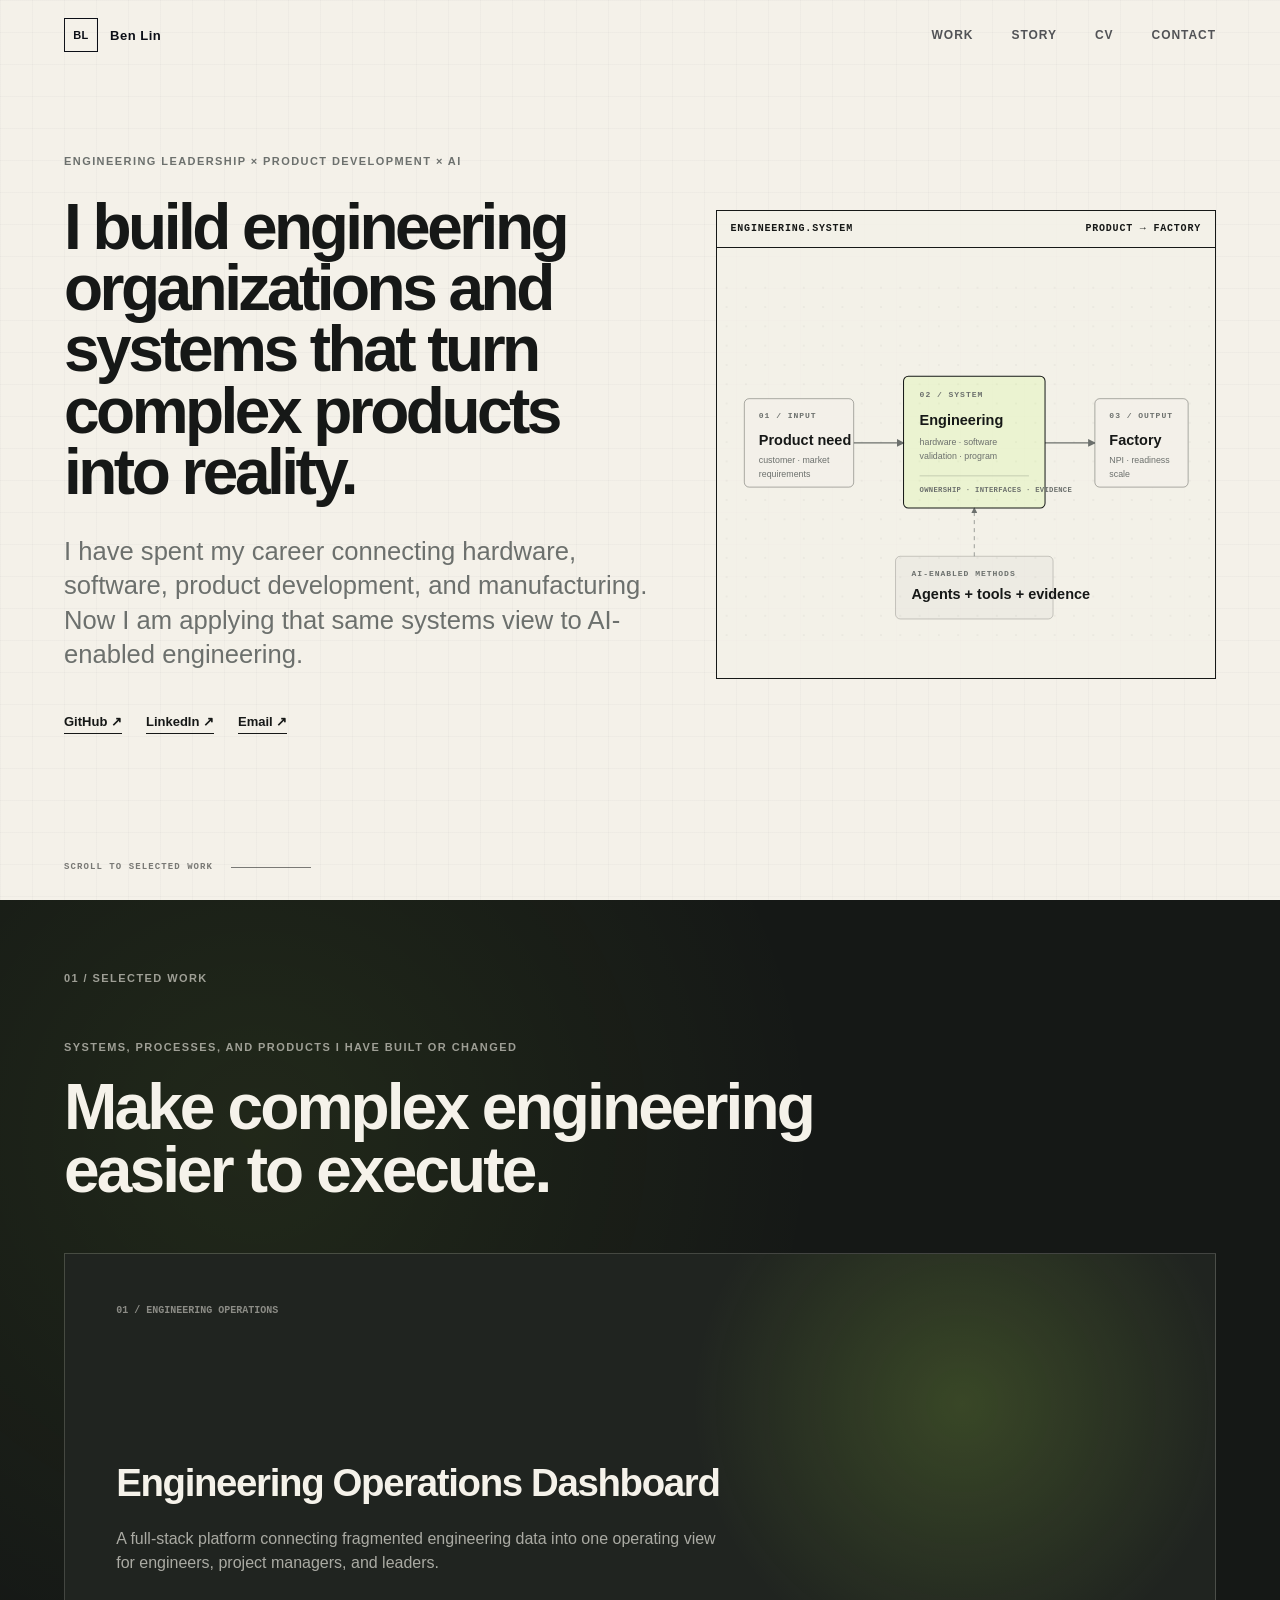
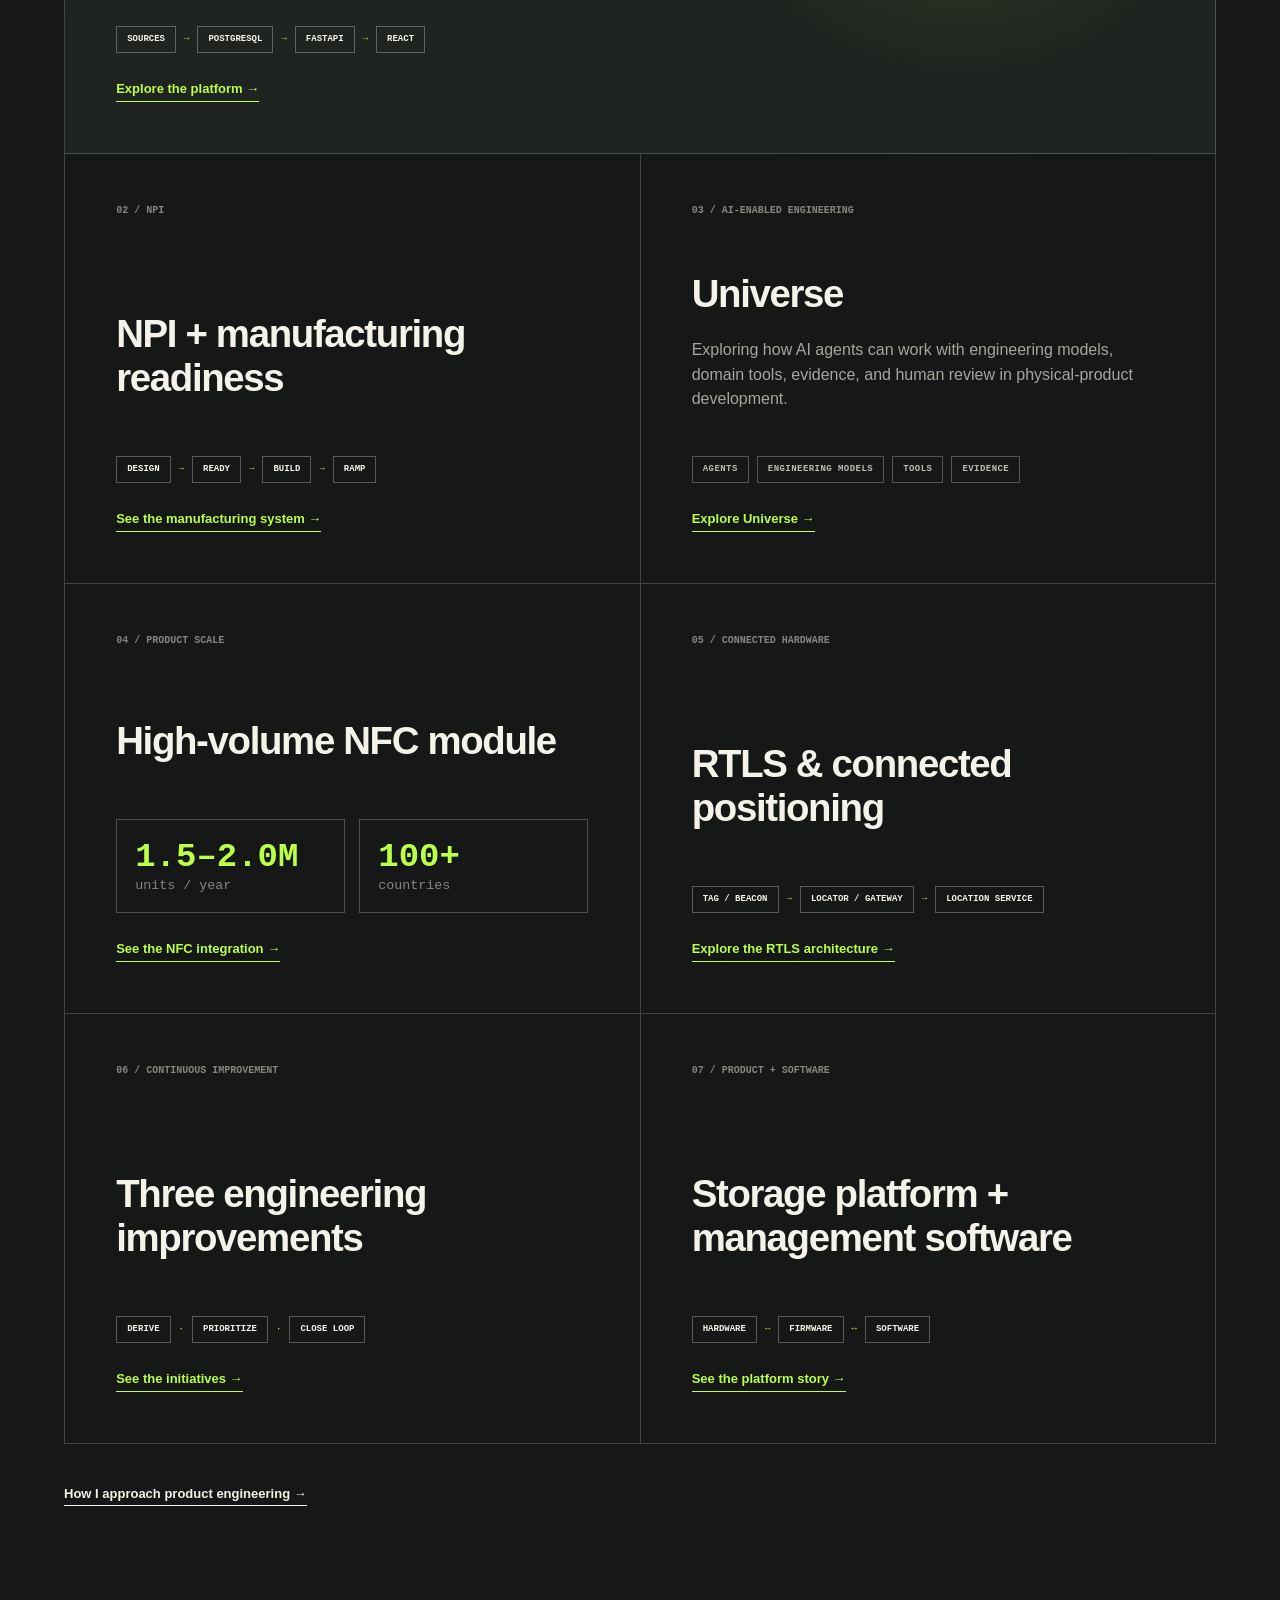
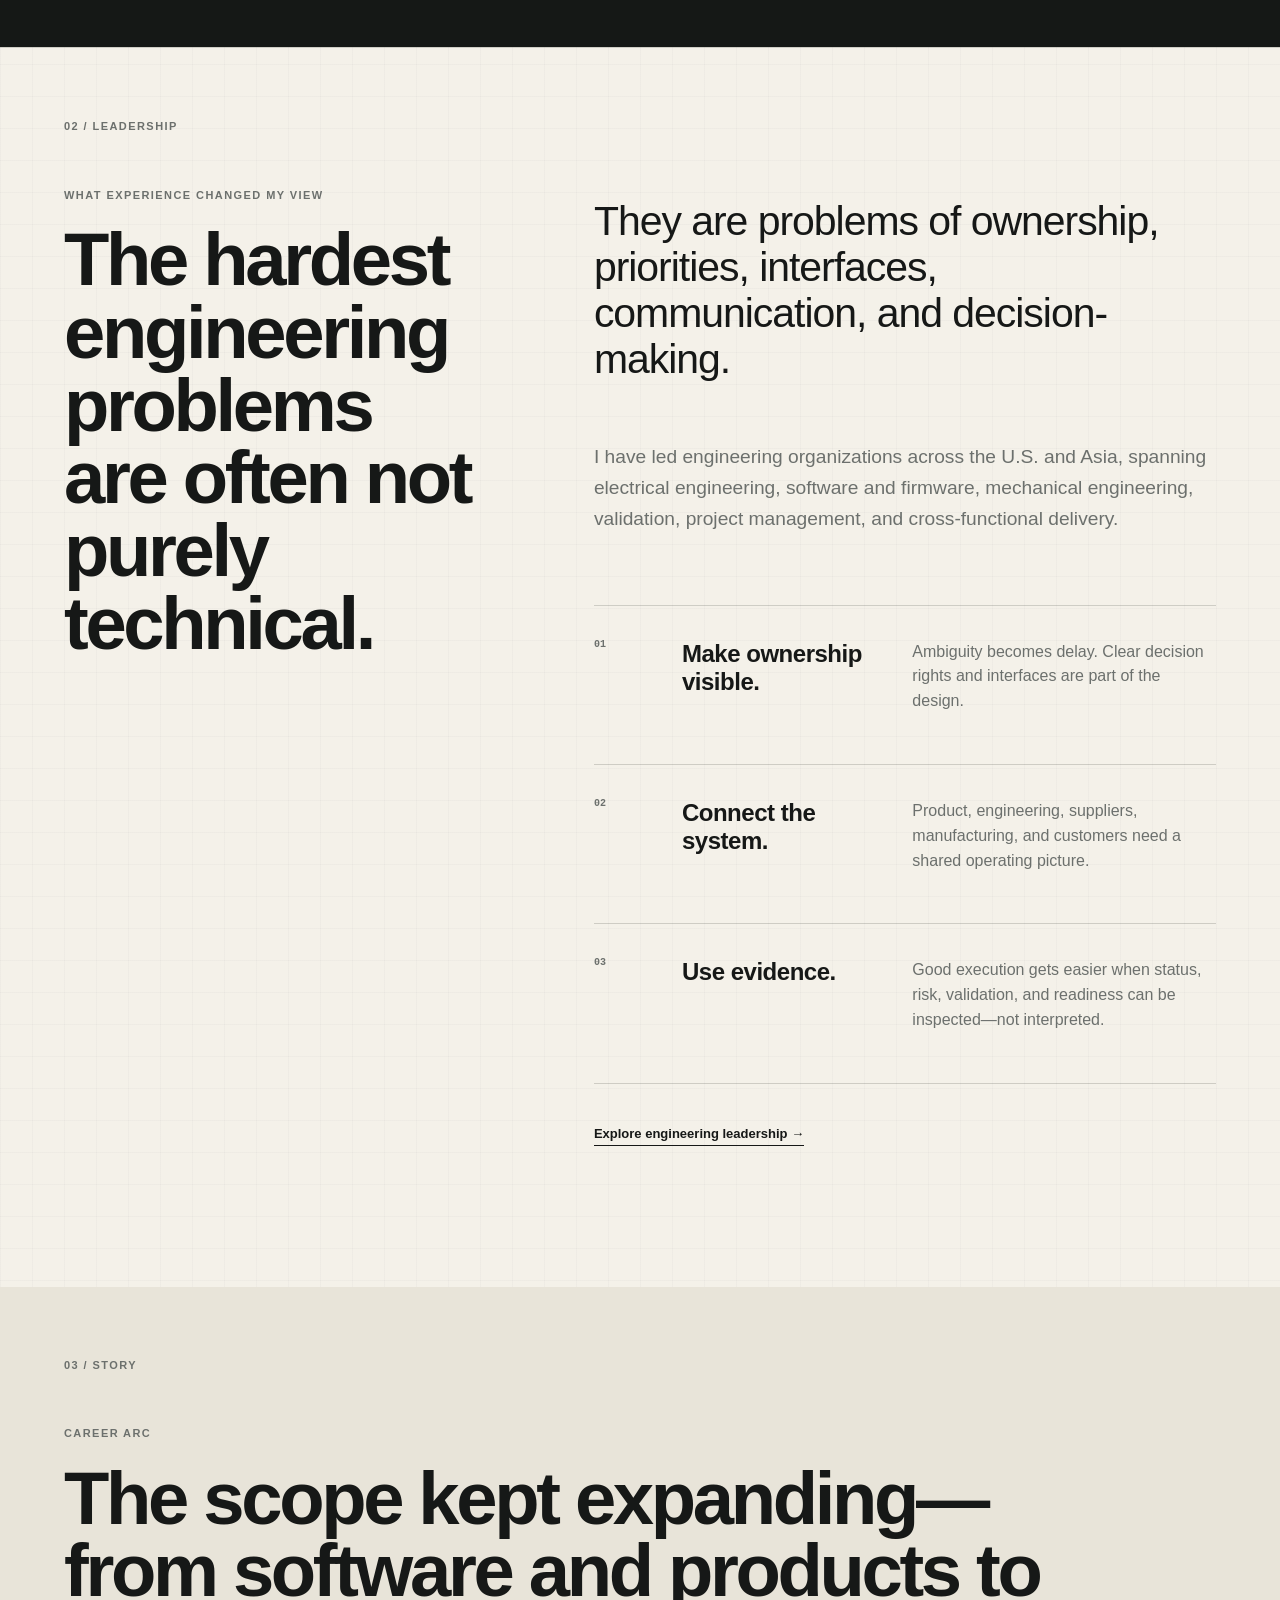
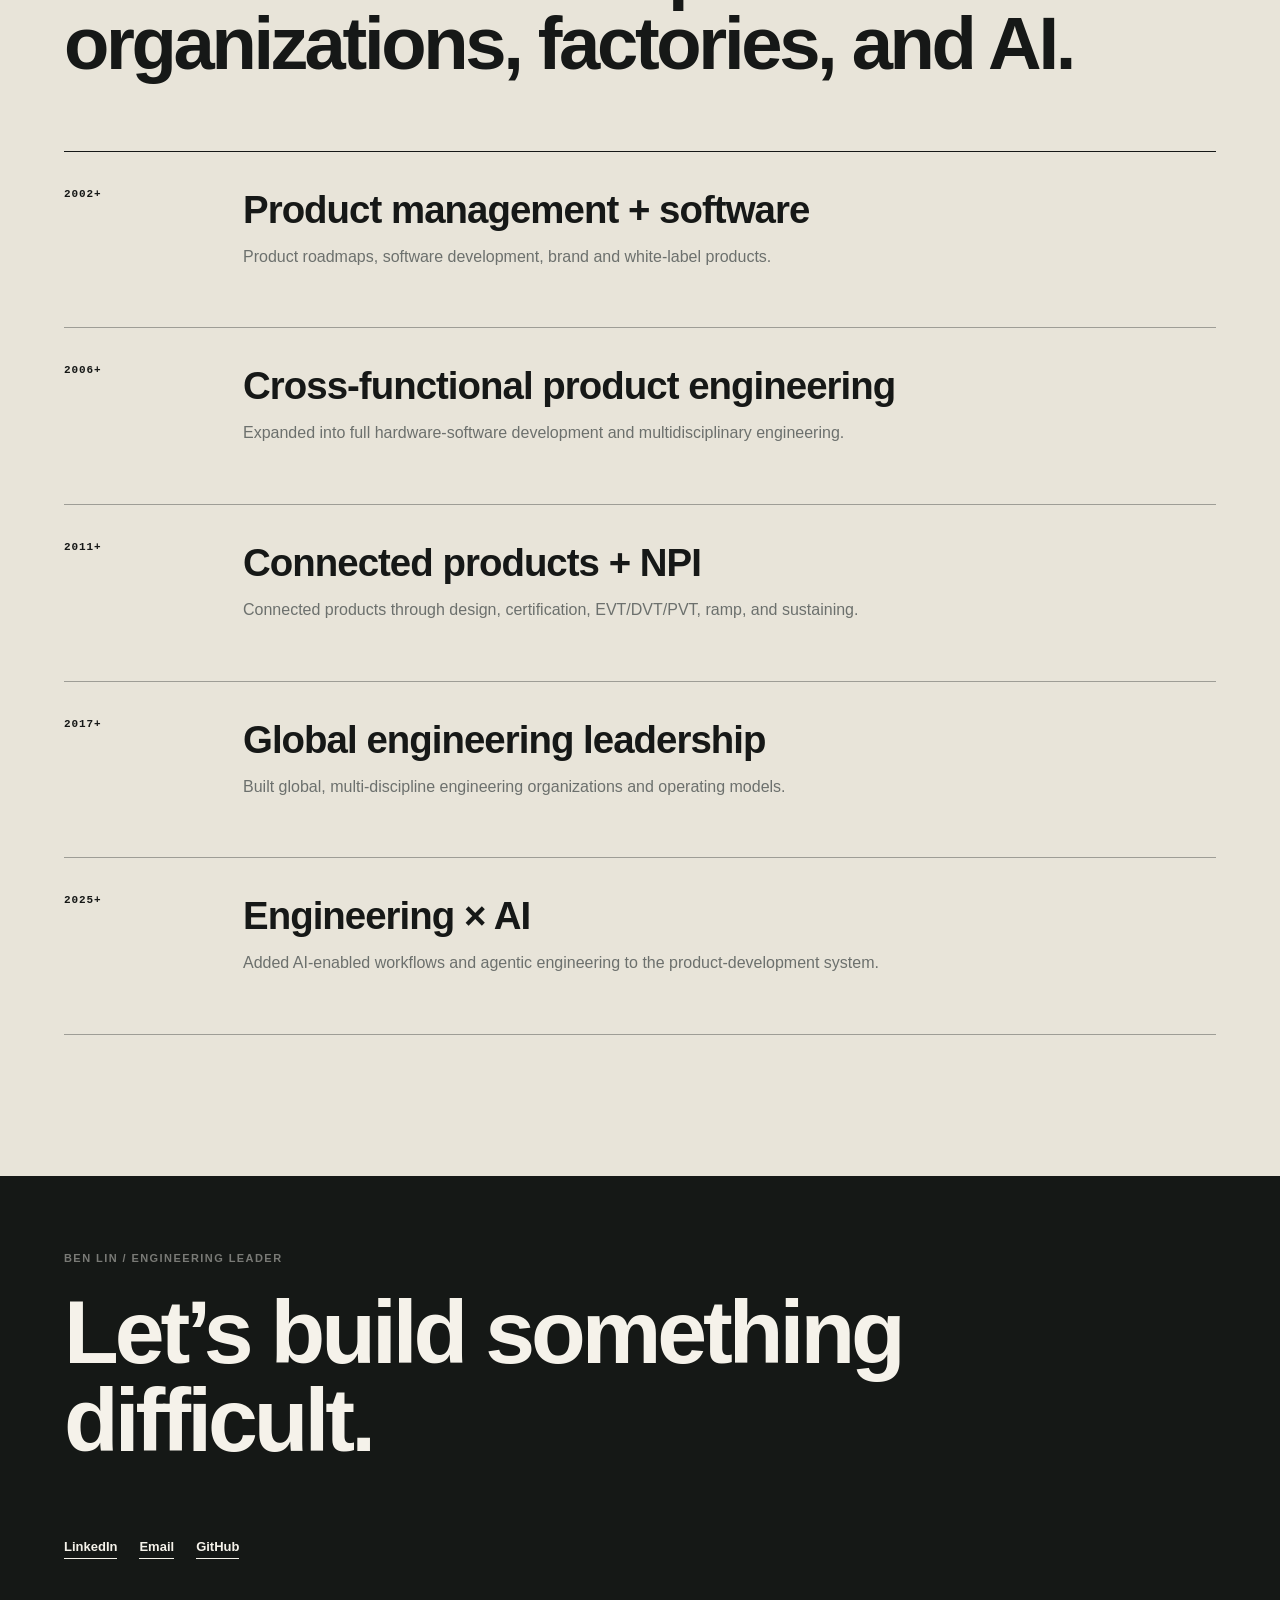
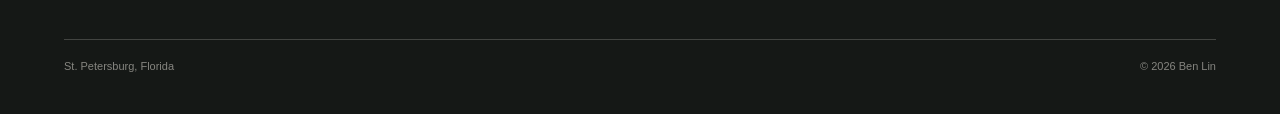
==== index.html @ 07fc1959 "Remove X and simplify Universe positioning" ====
<!DOCTYPE html>
<html lang="en">
<head>
  <meta charset="UTF-8" />
  <meta name="viewport" content="width=device-width, initial-scale=1.0" />
  <title>Ben Lin — Engineering Leadership × Product × AI</title>
  <meta name="description" content="Ben Lin is an engineering leader working across product development, global engineering organizations, manufacturing, and AI-enabled engineering." />
  <meta name="theme-color" content="#f4f1e9" />
  <link rel="canonical" href="https://benlatrobe.github.io/" />
  <meta property="og:title" content="Ben Lin — Engineering Leadership × Product × AI" />
  <meta property="og:description" content="Engineering leadership across hardware, software, product development, manufacturing, and AI-enabled engineering." />
  <meta property="og:type" content="website" />
  <meta property="og:image" content="https://benlatrobe.github.io/assets/og/portfolio-preview.jpg" />
  <meta property="og:image:width" content="600" />
  <meta property="og:image:height" content="315" />
  <meta property="og:image:alt" content="Ben Lin engineering portfolio — product, engineering, factory, and AI systems." />
  <meta name="twitter:card" content="summary_large_image" />
  <meta name="twitter:image" content="https://benlatrobe.github.io/assets/og/portfolio-preview.jpg" />
  <meta property="og:url" content="https://benlatrobe.github.io/" />
    <link rel="icon" href="favicon.svg" type="image/svg+xml" />
  <link rel="manifest" href="site.webmanifest" />
  <script type="application/ld+json">
  {
    "@context": "https://schema.org",
    "@type": "Person",
    "name": "Ben Lin",
    "url": "https://benlatrobe.github.io/",
    "description": "Engineering leader working across product development, manufacturing, and AI-enabled engineering.",
    "sameAs": [
      "https://github.com/benlatrobe",
      "https://www.linkedin.com/in/ben-lin-director-of-engineering/",
      "https://x.com/benlatrobe"
    ],
    "knowsAbout": [
      "Engineering Leadership",
      "Product Development",
      "Embedded Systems",
      "IoT",
      "New Product Introduction",
      "AI-Enabled Engineering"
    ]
  }
  </script>
  <link rel="stylesheet" href="styles.css" />
</head>
<body>
  <a class="skip-link" href="#top">Skip to content</a>
  <div class="progress" aria-hidden="true"><span id="progressBar"></span></div>

  <header class="site-header">
    <a class="brand" href="#top" aria-label="Ben Lin home">
      <span class="brand-mark">BL</span>
      <span class="brand-name">Ben Lin</span>
    </a>
    <nav class="nav" aria-label="Primary navigation">
      <a href="#work">Work</a>
      <a href="#story">Story</a>
      <a href="cv.html">CV</a>
      <a href="#contact">Contact</a>
    </nav>
  </header>

  <main id="top">
    <section class="hero section">
      <div class="hero-grid">
        <div class="hero-copy reveal">
          <p class="eyebrow">Engineering leadership × product development × AI</p>
          <h1>I build engineering organizations and systems that turn complex products into reality.</h1>
          <p class="hero-sub">
            I have spent my career connecting hardware, software, product development, and manufacturing. Now I am applying that same systems view to AI-enabled engineering.
          </p>
          <div class="hero-links" aria-label="Profile links">
            <a href="https://github.com/benlatrobe" target="_blank" rel="noreferrer">GitHub ↗</a>
            <a href="https://www.linkedin.com/in/ben-lin-director-of-engineering/" target="_blank" rel="noreferrer">LinkedIn ↗</a>
            <a href="mailto:benlatrobe@gmail.com">Email ↗</a>
          </div>
        </div>

        <div class="hero-visual reveal" aria-label="Engineering system visualization">
          <div class="system-window editorial-system-window">
            <div class="window-top">
              <span>ENGINEERING.SYSTEM</span>
              <span>PRODUCT → FACTORY</span>
            </div>
            <div class="editorial-diagram home-system-diagram">
              <svg viewBox="0 0 620 460" role="img" aria-labelledby="home-diagram-title home-diagram-desc">
                <title id="home-diagram-title">Ben Lin engineering system</title>
                <desc id="home-diagram-desc">Customer and product needs move into a multidisciplinary engineering system and then into factory readiness. AI-enabled engineering methods support the engineering system with agents, tools, and evidence.</desc>
                <defs>
                  <pattern id="homeDots" width="24" height="24" patternUnits="userSpaceOnUse">
                    <circle class="dd-grid-dot" cx="12" cy="12" r="0.8"></circle>
                  </pattern>
                  <marker id="homeArrow" markerWidth="7" markerHeight="7" refX="6" refY="3.5" orient="auto">
                    <path d="M0,0 L7,3.5 L0,7 Z" fill="#6c706d"></path>
                  </marker>
                  <marker id="homeArrowAccent" markerWidth="7" markerHeight="7" refX="6" refY="3.5" orient="auto">
                    <path d="M0,0 L7,3.5 L0,7 Z" fill="#161817"></path>
                  </marker>
                </defs>

                <rect x="0" y="0" width="620" height="460" fill="url(#homeDots)"></rect>

                <path class="dd-connector" d="M170 205 H232" marker-end="url(#homeArrow)"></path>
                <path class="dd-connector" d="M408 205 H470" marker-end="url(#homeArrow)"></path>
                <path class="dd-connector-dashed" d="M320 346 V286" marker-end="url(#homeArrow)"></path>

                <g>
                  <rect class="dd-node" x="34" y="150" width="136" height="110" rx="6"></rect>
                  <text class="dd-eyebrow" x="52" y="174">01 / INPUT</text>
                  <text class="dd-title" x="52" y="207">Product need</text>
                  <text class="dd-copy" x="52" y="230">customer · market</text>
                  <text class="dd-copy" x="52" y="247">requirements</text>
                </g>

                <g>
                  <rect class="dd-node-accent" x="232" y="122" width="176" height="164" rx="6"></rect>
                  <text class="dd-eyebrow" x="252" y="148">02 / SYSTEM</text>
                  <text class="dd-title" x="252" y="183">Engineering</text>
                  <text class="dd-copy" x="252" y="208">hardware · software</text>
                  <text class="dd-copy" x="252" y="225">validation · program</text>
                  <line class="dd-rule" x1="252" y1="246" x2="388" y2="246"></line>
                  <text class="dd-tech" x="252" y="266">OWNERSHIP · INTERFACES · EVIDENCE</text>
                </g>

                <g>
                  <rect class="dd-node" x="470" y="150" width="116" height="110" rx="6"></rect>
                  <text class="dd-eyebrow" x="488" y="174">03 / OUTPUT</text>
                  <text class="dd-title" x="488" y="207">Factory</text>
                  <text class="dd-copy" x="488" y="230">NPI · readiness</text>
                  <text class="dd-copy" x="488" y="247">scale</text>
                </g>

                <g>
                  <rect class="dd-node-soft" x="222" y="346" width="196" height="78" rx="6"></rect>
                  <text class="dd-eyebrow" x="242" y="371">AI-ENABLED METHODS</text>
                  <text class="dd-title" x="242" y="399">Agents + tools + evidence</text>
                </g>
              </svg>
            </div>
          </div>
        </div>
      </div>

      <div class="scroll-cue" aria-hidden="true">
        <span>SCROLL TO SELECTED WORK</span>
        <span class="scroll-line"></span>
      </div>
    </section>

    <section id="work" class="section section-dark">
      <div class="section-index">01 / SELECTED WORK</div>
      <div class="section-heading reveal">
        <p class="kicker">Systems, processes, and products I have built or changed</p>
        <h2>Make complex engineering easier to execute.</h2>
      </div>

      <div class="work-grid">
        <article class="work-card work-card-featured reveal">
          <span class="card-number">01 / ENGINEERING OPERATIONS</span>
          <h3>Engineering Operations Dashboard</h3>
          <p>A full-stack platform connecting fragmented engineering data into one operating view for engineers, project managers, and leaders.</p>
          <div class="work-mini-flow" aria-label="Engineering operations architecture">
            <span>SOURCES</span><i>→</i><span>POSTGRESQL</span><i>→</i><span>FASTAPI</span><i>→</i><span>REACT</span>
          </div>
          <a class="project-link" href="engineering-visibility.html">Explore the platform →</a>
        </article>

        <article class="work-card reveal">
          <span class="card-number">02 / NPI</span>
          <h3>NPI + manufacturing readiness</h3>
          <div class="work-mini-flow" aria-label="NPI build readiness flow">
            <span>DESIGN</span><i>→</i><span>READY</span><i>→</i><span>BUILD</span><i>→</i><span>RAMP</span>
          </div>
          <a class="project-link" href="npi-readiness.html">See the manufacturing system →</a>
        </article>

        <article class="work-card reveal">
          <span class="card-number">03 / AI-ENABLED ENGINEERING</span>
          <h3>Universe</h3>
          <p>Exploring how AI agents can work with engineering models, domain tools, evidence, and human review in physical-product development.</p>
          <div class="project-tags">
            <span>agents</span><span>engineering models</span><span>tools</span><span>evidence</span>
          </div>
          <a class="project-link" href="ai-engineering.html">Explore Universe →</a>
        </article>

        <article class="work-card reveal">
          <span class="card-number">04 / PRODUCT SCALE</span>
          <h3>High-volume NFC module</h3>
          <div class="metric-row">
            <div><strong>1.5–2.0M</strong><small>units / year</small></div>
            <div><strong>100+</strong><small>countries</small></div>
          </div>
          <a class="project-link" href="wireless-module.html">See the NFC integration →</a>
        </article>

        <article class="work-card reveal">
          <span class="card-number">05 / CONNECTED HARDWARE</span>
          <h3>RTLS & connected positioning</h3>
          <div class="work-mini-flow" aria-label="Connected positioning architecture">
            <span>TAG / BEACON</span><i>→</i><span>LOCATOR / GATEWAY</span><i>→</i><span>LOCATION SERVICE</span>
          </div>
          <a class="project-link" href="connected-positioning.html">Explore the RTLS architecture →</a>
        </article>

        <article class="work-card reveal">
          <span class="card-number">06 / CONTINUOUS IMPROVEMENT</span>
          <h3>Three engineering improvements</h3>
          <div class="work-mini-flow" aria-label="Continuous improvement initiatives">
            <span>DERIVE</span><i>·</i><span>PRIORITIZE</span><i>·</i><span>CLOSE LOOP</span>
          </div>
          <a class="project-link" href="execution-system.html">See the initiatives →</a>
        </article>

        <article class="work-card reveal">
          <span class="card-number">07 / PRODUCT + SOFTWARE</span>
          <h3>Storage platform + management software</h3>
          <div class="work-mini-flow" aria-label="Storage platform architecture">
            <span>HARDWARE</span><i>↔</i><span>FIRMWARE</span><i>↔</i><span>SOFTWARE</span>
          </div>
          <a class="project-link" href="storage-platform.html">See the platform story →</a>
        </article>
      </div>
      <div class="hero-links reveal">
        <a href="product-engineering.html">How I approach product engineering →</a>
      </div>
    </section>

<section class="section section-bordered">
      <div class="section-index">02 / LEADERSHIP</div>
      <div class="split">
        <div class="sticky-title reveal">
          <p class="kicker">What experience changed my view</p>
          <h2>The hardest engineering problems are often not purely technical.</h2>
        </div>
        <div class="story-column">
          <p class="lede reveal">
            They are problems of ownership, priorities, interfaces, communication, and decision-making.
          </p>
          <p class="body-copy reveal">
            I have led engineering organizations across the U.S. and Asia, spanning electrical engineering, software and firmware, mechanical engineering, validation, project management, and cross-functional delivery.
          </p>

          <div class="principles">
            <div class="principle reveal">
              <span>01</span>
              <h3>Make ownership visible.</h3>
              <p>Ambiguity becomes delay. Clear decision rights and interfaces are part of the design.</p>
            </div>
            <div class="principle reveal">
              <span>02</span>
              <h3>Connect the system.</h3>
              <p>Product, engineering, suppliers, manufacturing, and customers need a shared operating picture.</p>
            </div>
            <div class="principle reveal">
              <span>03</span>
              <h3>Use evidence.</h3>
              <p>Good execution gets easier when status, risk, validation, and readiness can be inspected—not interpreted.</p>
            </div>
          </div>
          <div class="hero-links reveal">
            <a href="engineering-leadership.html">Explore engineering leadership →</a>
          </div>
        </div>
      </div>
    </section>

<section id="story" class="section timeline-section">
      <div class="section-index">03 / STORY</div>
      <div class="section-heading reveal">
        <p class="kicker">Career arc</p>
        <h2>The scope kept expanding—from software and products to organizations, factories, and AI.</h2>
      </div>

      <div class="timeline">
        <article class="timeline-item reveal">
          <div class="timeline-year">2002+</div>
          <div>
            <h3>Product management + software</h3>
            <p>Product roadmaps, software development, brand and white-label products.</p>
          </div>
        </article>
        <article class="timeline-item reveal">
          <div class="timeline-year">2006+</div>
          <div>
            <h3>Cross-functional product engineering</h3>
            <p>Expanded into full hardware-software development and multidisciplinary engineering.</p>
          </div>
        </article>
        <article class="timeline-item reveal">
          <div class="timeline-year">2011+</div>
          <div>
            <h3>Connected products + NPI</h3>
            <p>Connected products through design, certification, EVT/DVT/PVT, ramp, and sustaining.</p>
          </div>
        </article>
        <article class="timeline-item reveal">
          <div class="timeline-year">2017+</div>
          <div>
            <h3>Global engineering leadership</h3>
            <p>Built global, multi-discipline engineering organizations and operating models.</p>
          </div>
        </article>
        <article class="timeline-item reveal">
          <div class="timeline-year">2025+</div>
          <div>
            <h3>Engineering × AI</h3>
            <p>Added AI-enabled workflows and agentic engineering to the product-development system.</p>
          </div>
        </article>
      </div>
    </section>

    

    

    

    

  </main>

  <footer id="contact" class="footer">
    <div>
      <p class="footer-label">BEN LIN / ENGINEERING LEADER</p>
      <h2>Let’s build something difficult.</h2>
    </div>
    <div class="footer-links">
      <a href="https://www.linkedin.com/in/ben-lin-director-of-engineering/" target="_blank" rel="noreferrer">LinkedIn</a>
      <a href="mailto:benlatrobe@gmail.com">Email</a>
      <a href="https://github.com/benlatrobe" target="_blank" rel="noreferrer">GitHub</a>
    </div>
    <div class="footer-meta">
      <span>St. Petersburg, Florida</span>
      <span>© <span id="year"></span> Ben Lin</span>
    </div>
  </footer>

  <script src="script.js"></script>
</body>
</html>
---- styles.css ----
:root {
  --paper: #f4f1e9;
  --ink: #161817;
  --muted: #6c706d;
  --line: rgba(22, 24, 23, 0.17);
  --dark: #151816;
  --dark-2: #202420;
  --light: #f5f2ea;
  --accent: #bbff49;
  --accent-2: #d9ff9a;
  --max: 1440px;
  --pad: clamp(24px, 5vw, 76px);
}

* { box-sizing: border-box; }

html {
  scroll-behavior: smooth;
  background: var(--paper);
}

body {
  margin: 0;
  color: var(--ink);
  background:
    linear-gradient(rgba(22,24,23,.025) 1px, transparent 1px),
    linear-gradient(90deg, rgba(22,24,23,.025) 1px, transparent 1px),
    var(--paper);
  background-size: 32px 32px;
  font-family: Inter, ui-sans-serif, -apple-system, BlinkMacSystemFont, "Segoe UI", sans-serif;
  text-rendering: optimizeLegibility;
}

a { color: inherit; text-decoration: none; }

.progress {
  position: fixed;
  top: 0;
  left: 0;
  width: 100%;
  height: 3px;
  z-index: 100;
}

.progress span {
  display: block;
  height: 100%;
  width: 0;
  background: var(--accent);
  transition: width .08s linear;
}

.site-header {
  position: fixed;
  z-index: 80;
  top: 0;
  left: 0;
  width: 100%;
  padding: 18px var(--pad);
  display: flex;
  align-items: center;
  justify-content: space-between;
  mix-blend-mode: difference;
  color: white;
  pointer-events: none;
}

.site-header a { pointer-events: auto; }

.brand {
  display: inline-flex;
  align-items: center;
  gap: 12px;
  font-size: 13px;
  font-weight: 700;
  letter-spacing: .04em;
}

.brand-mark {
  width: 34px;
  height: 34px;
  border: 1px solid currentColor;
  display: grid;
  place-items: center;
  font-size: 11px;
}

.nav {
  display: flex;
  gap: clamp(16px, 3vw, 38px);
  font-size: 12px;
  font-weight: 600;
  letter-spacing: .08em;
  text-transform: uppercase;
}

.nav a { opacity: .7; transition: opacity .2s ease; }
.nav a:hover { opacity: 1; }

.section {
  position: relative;
  width: 100%;
  padding: clamp(90px, 11vw, 168px) var(--pad);
}

.hero {
  min-height: 100svh;
  max-width: none;
  display: flex;
  flex-direction: column;
  justify-content: center;
  padding-top: 130px;
  overflow: hidden;
}

.hero-grid,
.split,
.section-heading,
.work-grid,
.timeline,
.next-panel,
.footer {
  width: min(100%, var(--max));
  margin-inline: auto;
}

.hero-grid {
  display: grid;
  grid-template-columns: minmax(0, 1.08fr) minmax(380px, .92fr);
  gap: clamp(48px, 8vw, 130px);
  align-items: center;
}

.eyebrow,
.kicker,
.section-index,
.footer-label {
  font-size: 11px;
  line-height: 1.2;
  letter-spacing: .13em;
  text-transform: uppercase;
  font-weight: 800;
}

.eyebrow { margin: 0 0 28px; color: var(--muted); }

h1, h2, h3, p { margin-top: 0; }

h1 {
  max-width: 980px;
  margin-bottom: 30px;
  font-size: clamp(48px, 7vw, 112px);
  line-height: .92;
  letter-spacing: -.055em;
  font-weight: 650;
}

.hero-sub {
  max-width: 760px;
  font-size: clamp(18px, 2vw, 28px);
  line-height: 1.35;
  color: var(--muted);
}

.hero-links {
  margin-top: 42px;
  display: flex;
  flex-wrap: wrap;
  gap: 24px;
  font-size: 13px;
  font-weight: 700;
}

.hero-links a,
.footer-links a {
  border-bottom: 1px solid currentColor;
  padding-bottom: 4px;
}

.hero-visual {
  min-height: 520px;
  display: flex;
  align-items: center;
}

.system-window {
  width: 100%;
  border: 1px solid var(--ink);
  background: rgba(244,241,233,.7);
  box-shadow: 18px 18px 0 rgba(22,24,23,.06);
}

.window-top {
  display: flex;
  justify-content: space-between;
  padding: 12px 14px;
  border-bottom: 1px solid var(--ink);
  font: 700 10px/1.2 ui-monospace, SFMono-Regular, Menlo, monospace;
  letter-spacing: .08em;
}

.system-canvas {
  position: relative;
  min-height: 480px;
  overflow: hidden;
}

.grid-lines {
  position: absolute;
  inset: 0;
  background:
    linear-gradient(rgba(22,24,23,.08) 1px, transparent 1px),
    linear-gradient(90deg, rgba(22,24,23,.08) 1px, transparent 1px);
  background-size: 36px 36px;
}

.node {
  position: absolute;
  z-index: 3;
  width: 150px;
  padding: 14px 14px 16px;
  border: 1px solid var(--ink);
  background: var(--paper);
  font-family: ui-monospace, SFMono-Regular, Menlo, monospace;
}

.node strong,
.node small,
.node-id { display: block; }

.node-id {
  margin-bottom: 20px;
  font-size: 9px;
  opacity: .55;
}

.node strong { font-size: 12px; letter-spacing: .06em; }
.node small { margin-top: 5px; font-size: 9px; opacity: .6; }

.node-a { top: 65px; left: 34px; }
.node-b { top: 98px; right: 34px; }
.node-c { bottom: 54px; left: 56px; }
.node-d {
  bottom: 44px;
  right: 48px;
  background: var(--accent);
}

.system-lines {
  position: absolute;
  inset: 0;
  width: 100%;
  height: 100%;
  z-index: 1;
}

.system-lines path {
  fill: none;
  stroke: var(--ink);
  stroke-width: 1.2;
  stroke-dasharray: 4 7;
  opacity: .4;
}

.signal {
  position: absolute;
  z-index: 2;
  width: 8px;
  height: 8px;
  background: var(--ink);
  border-radius: 50%;
  animation: pulse 2.4s ease-in-out infinite;
}

.signal-one { left: 48%; top: 41%; }
.signal-two { left: 59%; top: 67%; animation-delay: 1.1s; }

@keyframes pulse {
  0%, 100% { transform: scale(.65); opacity: .3; }
  50% { transform: scale(1.4); opacity: 1; }
}

.scroll-cue {
  position: absolute;
  left: var(--pad);
  bottom: 28px;
  display: flex;
  align-items: center;
  gap: 18px;
  font: 700 9px/1 ui-monospace, SFMono-Regular, Menlo, monospace;
  letter-spacing: .12em;
  opacity: .55;
}

.scroll-line {
  display: block;
  width: 80px;
  height: 1px;
  background: currentColor;
}

.section-bordered { border-top: 1px solid var(--line); }

.section-index {
  position: absolute;
  top: 72px;
  left: var(--pad);
  color: var(--muted);
}

.split {
  display: grid;
  grid-template-columns: minmax(280px, .8fr) minmax(0, 1.2fr);
  gap: clamp(50px, 9vw, 150px);
}

.sticky-title { align-self: start; position: sticky; top: 120px; }

.kicker {
  margin-bottom: 22px;
  color: var(--muted);
}

h2 {
  font-size: clamp(42px, 5.8vw, 88px);
  line-height: .98;
  letter-spacing: -.045em;
  font-weight: 620;
}

.sticky-title h2 { max-width: 650px; }

.story-column { padding-top: 10px; }

.lede {
  max-width: 900px;
  margin-bottom: 60px;
  font-size: clamp(25px, 3.2vw, 48px);
  line-height: 1.12;
  letter-spacing: -.025em;
}

.body-copy {
  max-width: 820px;
  margin-top: 54px;
  font-size: clamp(17px, 1.5vw, 22px);
  line-height: 1.6;
  color: var(--muted);
}

.flow {
  border-top: 1px solid var(--line);
  border-bottom: 1px solid var(--line);
  display: grid;
  grid-template-columns: 1fr auto 1fr auto 1fr auto 1fr auto 1.2fr;
  align-items: stretch;
}

.flow-step {
  min-height: 170px;
  padding: 22px 14px;
  display: flex;
  flex-direction: column;
  justify-content: space-between;
}

.flow-step > span {
  font: 700 10px/1 ui-monospace, SFMono-Regular, Menlo, monospace;
  color: var(--muted);
}

.flow-step strong { font-size: 16px; }
.flow-step small { line-height: 1.35; color: var(--muted); }
.flow-step.emphasis { background: var(--accent); }
.flow-arrow { display: grid; place-items: center; color: var(--muted); }

.section-dark {
  background:
    radial-gradient(circle at 20% 10%, rgba(187,255,73,.07), transparent 24%),
    var(--dark);
  color: var(--light);
}

.section-dark .section-index,
.section-dark .kicker,
.section-dark .section-heading > p { color: rgba(245,242,234,.6); }

.section-heading { margin-bottom: 70px; }
.section-heading h2 { max-width: 1050px; margin-bottom: 26px; }
.section-heading > p:last-child {
  max-width: 700px;
  font-size: 18px;
  line-height: 1.6;
}

.work-grid {
  display: grid;
  grid-template-columns: repeat(2, minmax(0, 1fr));
  border-top: 1px solid rgba(245,242,234,.2);
  border-left: 1px solid rgba(245,242,234,.2);
}

.work-card {
  min-height: 430px;
  padding: clamp(28px, 4vw, 58px);
  border-right: 1px solid rgba(245,242,234,.2);
  border-bottom: 1px solid rgba(245,242,234,.2);
  display: flex;
  flex-direction: column;
}

.card-number {
  font: 700 10px/1 ui-monospace, SFMono-Regular, Menlo, monospace;
  opacity: .5;
}

.work-card h3 {
  margin: auto 0 22px;
  font-size: clamp(30px, 3vw, 48px);
  letter-spacing: -.035em;
  font-weight: 560;
}

.work-card p {
  max-width: 620px;
  font-size: 16px;
  line-height: 1.55;
  color: rgba(245,242,234,.65);
}

.mini-diagram,
.execution-strip,
.business-line,
.metric-row {
  margin-top: 34px;
  font-family: ui-monospace, SFMono-Regular, Menlo, monospace;
}

.mini-diagram {
  display: flex;
  flex-wrap: wrap;
  gap: 10px;
  font-size: 9px;
}

.mini-diagram span,
.execution-strip span {
  border: 1px solid rgba(245,242,234,.35);
  padding: 8px 10px;
}

.mini-diagram i { font-style: normal; opacity: .45; }

.metric-row {
  display: grid;
  grid-template-columns: repeat(2, 1fr);
  gap: 14px;
}

.metric-row div {
  border: 1px solid rgba(245,242,234,.25);
  padding: 18px;
}

.metric-row strong {
  display: block;
  color: var(--accent);
  font-size: 34px;
  font-family: inherit;
}

.metric-row small { color: rgba(245,242,234,.5); }

.execution-strip {
  display: grid;
  grid-template-columns: repeat(4, 1fr);
  font-size: 9px;
}

.business-line {
  display: flex;
  align-items: center;
  gap: 9px;
  flex-wrap: wrap;
  font-size: 9px;
  text-transform: uppercase;
}

.business-line i {
  width: 22px;
  height: 1px;
  background: var(--accent);
}

.principles {
  margin-top: 70px;
  border-top: 1px solid var(--line);
}

.principle {
  padding: 34px 0;
  display: grid;
  grid-template-columns: 60px minmax(200px, .8fr) minmax(260px, 1.2fr);
  gap: 28px;
  border-bottom: 1px solid var(--line);
}

.principle > span {
  font: 700 10px/1 ui-monospace, SFMono-Regular, Menlo, monospace;
  color: var(--muted);
}

.principle h3 {
  font-size: 24px;
  letter-spacing: -.02em;
  font-weight: 600;
}

.principle p { color: var(--muted); line-height: 1.55; }

.timeline-section {
  background: #e8e4d9;
}

.timeline {
  border-top: 1px solid var(--ink);
}

.timeline-item {
  display: grid;
  grid-template-columns: minmax(90px, .25fr) minmax(0, 1.75fr);
  gap: 40px;
  padding: 36px 0 42px;
  border-bottom: 1px solid rgba(22,24,23,.35);
}

.timeline-year {
  font: 700 11px/1.2 ui-monospace, SFMono-Regular, Menlo, monospace;
  letter-spacing: .08em;
}

.timeline-item h3 {
  margin-bottom: 12px;
  font-size: clamp(26px, 3vw, 42px);
  font-weight: 580;
  letter-spacing: -.025em;
}

.timeline-item p {
  max-width: 780px;
  color: var(--muted);
  line-height: 1.6;
}

.next-section {
  background: var(--accent);
}

.next-panel {
  min-height: 70vh;
  display: flex;
  flex-direction: column;
  justify-content: center;
}

.next-panel .kicker { color: rgba(22,24,23,.62); }

.next-panel h2 {
  max-width: 1220px;
  margin-bottom: 30px;
}

.next-panel > p {
  max-width: 800px;
  font-size: clamp(18px, 2vw, 28px);
  line-height: 1.45;
}

.next-tags {
  display: flex;
  gap: 10px;
  flex-wrap: wrap;
  margin-top: 44px;
}

.next-tags span {
  border: 1px solid var(--ink);
  padding: 10px 14px;
  font: 700 10px/1 ui-monospace, SFMono-Regular, Menlo, monospace;
  letter-spacing: .05em;
  text-transform: uppercase;
}

.footer {
  padding: 76px var(--pad) 42px;
  background: var(--dark);
  color: var(--light);
}

.footer h2 {
  max-width: 850px;
  margin-top: 24px;
  font-size: clamp(48px, 7vw, 96px);
}

.footer-label { color: rgba(245,242,234,.45); }

.footer-links {
  display: flex;
  gap: 22px;
  margin: 50px 0 80px;
  font-size: 13px;
  font-weight: 700;
}

.footer-meta {
  padding-top: 20px;
  border-top: 1px solid rgba(245,242,234,.2);
  display: flex;
  justify-content: space-between;
  gap: 20px;
  font-size: 11px;
  color: rgba(245,242,234,.5);
}

.reveal {
  opacity: 0;
  transform: translateY(22px);
  transition: opacity .7s ease, transform .7s cubic-bezier(.2,.7,.2,1);
}

.reveal.is-visible {
  opacity: 1;
  transform: translateY(0);
}

@media (prefers-reduced-motion: reduce) {
  html { scroll-behavior: auto; }
  .reveal { opacity: 1; transform: none; transition: none; }
  .signal { animation: none; }
}

@media (max-width: 1080px) {
  .hero-grid,
  .split {
    grid-template-columns: 1fr;
  }

  .hero-visual { min-height: 460px; }
  .sticky-title { position: static; }
  .flow { grid-template-columns: 1fr; }
  .flow-arrow { height: 30px; transform: rotate(90deg); }
  .flow-step { min-height: 120px; border-bottom: 1px solid var(--line); }
}

@media (max-width: 760px) {
  :root { --pad: 20px; }

  .site-header { padding-top: 14px; }
  .brand-name { display: none; }
  .nav { gap: 14px; font-size: 9px; }

  .hero { padding-top: 110px; padding-bottom: 100px; }
  h1 { font-size: clamp(45px, 14vw, 72px); }
  .hero-sub { font-size: 18px; }

  .hero-visual { min-height: 390px; }
  .system-canvas { min-height: 390px; }
  .node { width: 118px; padding: 11px; }
  .node-a { top: 45px; left: 16px; }
  .node-b { top: 82px; right: 16px; }
  .node-c { bottom: 46px; left: 18px; }
  .node-d { bottom: 34px; right: 18px; }

  .work-grid { grid-template-columns: 1fr; }
  .work-card { min-height: 360px; }

  .principle {
    grid-template-columns: 38px 1fr;
  }

  .principle p {
    grid-column: 2;
  }

  .timeline-item {
    grid-template-columns: 1fr;
    gap: 14px;
  }

  .footer-meta { flex-direction: column; }
}


/* Selected work refinements */
.work-card-featured {
  grid-column: span 2;
  min-height: 500px;
  background:
    radial-gradient(circle at 78% 30%, rgba(187,255,73,.16), transparent 28%),
    var(--dark-2);
}

.project-tags {
  display: flex;
  flex-wrap: wrap;
  gap: 8px;
  margin-top: 28px;
}

.project-tags span {
  padding: 8px 10px;
  border: 1px solid rgba(245,242,234,.28);
  font: 700 9px/1 ui-monospace, SFMono-Regular, Menlo, monospace;
  letter-spacing: .05em;
  text-transform: uppercase;
  color: rgba(245,242,234,.75);
}

.project-link {
  align-self: flex-start;
  margin-top: 28px;
  padding-bottom: 5px;
  border-bottom: 1px solid var(--accent);
  color: var(--accent);
  font-size: 13px;
  font-weight: 700;
}

.project-link:hover {
  color: var(--accent-2);
}

@media (max-width: 760px) {
  .work-card-featured {
    grid-column: auto;
    min-height: 420px;
  }
}


/* Universe case study */
.case-page {
  background: var(--dark);
}

.case-hero {
  min-height: 100svh;
  padding-top: 130px;
  background:
    radial-gradient(circle at 82% 18%, rgba(187,255,73,.12), transparent 25%),
    var(--dark);
  color: var(--light);
}

.case-hero-inner {
  width: min(100%, var(--max));
  margin-inline: auto;
  display: grid;
  grid-template-columns: minmax(0, 1.04fr) minmax(420px, .96fr);
  gap: clamp(50px, 8vw, 120px);
  align-items: center;
}

.case-intro h1 {
  margin-bottom: 30px;
  font-size: clamp(74px, 11vw, 170px);
}

.case-deck {
  max-width: 820px;
  font-size: clamp(22px, 2.5vw, 34px);
  line-height: 1.35;
  color: rgba(245,242,234,.72);
}

.case-meta {
  margin-top: 46px;
  border-top: 1px solid rgba(245,242,234,.22);
  border-bottom: 1px solid rgba(245,242,234,.22);
  display: grid;
  grid-template-columns: repeat(3, 1fr);
}

.case-meta div {
  padding: 16px 16px 18px 0;
}

.case-meta span,
.case-meta strong {
  display: block;
}

.case-meta span {
  margin-bottom: 8px;
  font: 700 9px/1 ui-monospace, SFMono-Regular, Menlo, monospace;
  letter-spacing: .08em;
  color: rgba(245,242,234,.45);
}

.case-meta strong {
  font-size: 13px;
}

.case-system {
  border: 1px solid rgba(245,242,234,.32);
  background: rgba(255,255,255,.02);
}

.case-system-label {
  padding: 13px 15px;
  border-bottom: 1px solid rgba(245,242,234,.25);
  font: 700 9px/1 ui-monospace, SFMono-Regular, Menlo, monospace;
  letter-spacing: .08em;
  color: rgba(245,242,234,.55);
}

.authority-stack {
  padding: 24px;
}

.authority-row {
  display: grid;
  grid-template-columns: 38px 1fr;
  gap: 12px;
  padding: 16px;
  border: 1px solid rgba(245,242,234,.22);
}

.authority-row strong,
.authority-row small {
  display: block;
}

.authority-row strong {
  margin-bottom: 6px;
  font-size: 14px;
}

.authority-row small {
  color: rgba(245,242,234,.48);
  line-height: 1.4;
}

.authority-id {
  font: 700 9px/1 ui-monospace, SFMono-Regular, Menlo, monospace;
  color: rgba(245,242,234,.45);
}

.authority-arrow {
  height: 28px;
  display: grid;
  place-items: center;
  color: rgba(245,242,234,.35);
}

.authority-human {
  background: var(--accent);
  color: var(--ink);
  border-color: var(--accent);
}

.authority-human small,
.authority-human .authority-id {
  color: rgba(22,24,23,.6);
}

.case-light {
  background: var(--paper);
  color: var(--ink);
}

.problem-grid {
  margin-top: 70px;
  display: grid;
  grid-template-columns: repeat(3, 1fr);
  border-top: 1px solid var(--line);
  border-left: 1px solid var(--line);
}

.problem-card {
  min-height: 300px;
  padding: 28px;
  border-right: 1px solid var(--line);
  border-bottom: 1px solid var(--line);
}

.problem-card > span {
  font: 700 10px/1 ui-monospace, SFMono-Regular, Menlo, monospace;
  color: var(--muted);
}

.problem-card h3 {
  margin-top: 90px;
  margin-bottom: 20px;
  font-size: clamp(24px, 2.5vw, 38px);
  line-height: 1.05;
  letter-spacing: -.025em;
}

.problem-card p {
  color: var(--muted);
  line-height: 1.55;
}

.case-architecture {
  background:
    linear-gradient(rgba(255,255,255,.018) 1px, transparent 1px),
    linear-gradient(90deg, rgba(255,255,255,.018) 1px, transparent 1px),
    var(--dark);
  background-size: 34px 34px;
}

.architecture-map {
  width: min(100%, var(--max));
  margin-inline: auto;
  padding: clamp(24px, 4vw, 52px);
  border: 1px solid rgba(245,242,234,.24);
  background: rgba(0,0,0,.08);
}

.arch-row {
  display: grid;
  grid-template-columns: repeat(3, 1fr);
  gap: 16px;
}

.arch-row-bottom {
  grid-template-columns: repeat(2, 1fr);
}

.arch-layer {
  padding: 22px;
  min-height: 150px;
  border: 1px solid rgba(245,242,234,.22);
  display: flex;
  flex-direction: column;
  justify-content: flex-end;
}

.arch-layer > span {
  margin-bottom: auto;
  font: 700 9px/1 ui-monospace, SFMono-Regular, Menlo, monospace;
  color: var(--accent);
  letter-spacing: .08em;
}

.arch-layer strong {
  margin-bottom: 7px;
  font-size: 18px;
}

.arch-layer small {
  color: rgba(245,242,234,.48);
  line-height: 1.45;
}

.arch-agent {
  max-width: 520px;
  margin: 0 auto;
  background: rgba(187,255,73,.06);
}

.arch-connector {
  padding: 14px 0;
  text-align: center;
  font: 700 9px/1 ui-monospace, SFMono-Regular, Menlo, monospace;
  letter-spacing: .08em;
  color: rgba(245,242,234,.35);
}

.architecture-note {
  width: min(100%, var(--max));
  margin: 36px auto 0;
  padding: 28px 0 0;
  border-top: 1px solid rgba(245,242,234,.2);
  display: grid;
  grid-template-columns: minmax(220px,.55fr) minmax(0,1.45fr);
  gap: 48px;
}

.architecture-note strong {
  font-size: 20px;
}

.architecture-note p {
  max-width: 860px;
  line-height: 1.6;
  color: rgba(245,242,234,.58);
}

.principle-grid {
  width: min(100%, var(--max));
  margin-inline: auto;
  display: grid;
  grid-template-columns: repeat(2, 1fr);
  border-top: 1px solid var(--line);
  border-left: 1px solid var(--line);
}

.large-principle {
  min-height: 360px;
  padding: clamp(28px, 4vw, 50px);
  border-right: 1px solid var(--line);
  border-bottom: 1px solid var(--line);
  display: flex;
  flex-direction: column;
}

.large-principle > span {
  font: 700 10px/1 ui-monospace, SFMono-Regular, Menlo, monospace;
  color: var(--muted);
}

.large-principle h3 {
  margin-top: auto;
  margin-bottom: 20px;
  max-width: 620px;
  font-size: clamp(28px, 3vw, 46px);
  line-height: 1.05;
  letter-spacing: -.03em;
}

.large-principle p {
  max-width: 650px;
  color: var(--muted);
  line-height: 1.6;
}

.case-example {
  background: #e8e4d9;
}

.example-flow {
  display: grid;
  grid-template-columns: 1fr auto 1fr auto 1fr auto 1fr auto 1fr;
  align-items: stretch;
  border-top: 1px solid rgba(22,24,23,.25);
  border-bottom: 1px solid rgba(22,24,23,.25);
}

.example-flow > div {
  min-height: 160px;
  padding: 18px 12px;
  display: flex;
  flex-direction: column;
  justify-content: space-between;
}

.example-flow span,
.example-flow strong,
.example-flow small {
  display: block;
}

.example-flow span {
  font: 700 9px/1 ui-monospace, SFMono-Regular, Menlo, monospace;
  color: var(--muted);
}

.example-flow strong {
  font-size: 14px;
}

.example-flow small {
  color: var(--muted);
  line-height: 1.35;
}

.example-flow i {
  display: grid;
  place-items: center;
  font-style: normal;
  color: var(--muted);
}

.case-status {
  background: var(--dark);
}

.status-grid {
  width: min(100%, var(--max));
  margin-inline: auto;
  display: grid;
  grid-template-columns: repeat(2, 1fr);
  border-top: 1px solid rgba(245,242,234,.2);
  border-left: 1px solid rgba(245,242,234,.2);
}

.status-column {
  padding: clamp(28px, 4vw, 52px);
  border-right: 1px solid rgba(245,242,234,.2);
  border-bottom: 1px solid rgba(245,242,234,.2);
}

.status-column h3 {
  margin-bottom: 28px;
  font-size: 28px;
}

.status-column ul {
  margin: 0;
  padding: 0;
  list-style: none;
}

.status-column li {
  padding: 14px 0;
  border-top: 1px solid rgba(245,242,234,.12);
  color: rgba(245,242,234,.62);
  line-height: 1.45;
}

.status-column li::before {
  content: "—";
  margin-right: 10px;
  color: var(--accent);
}

.repo-map {
  width: min(100%, var(--max));
  margin: 54px auto 0;
  display: grid;
  grid-template-columns: repeat(4, 1fr);
  border-top: 1px solid rgba(245,242,234,.18);
  border-left: 1px solid rgba(245,242,234,.18);
}

.repo-map div,
.repo-map a {
  min-height: 110px;
  padding: 18px;
  border-right: 1px solid rgba(245,242,234,.18);
  border-bottom: 1px solid rgba(245,242,234,.18);
}

.repo-map a {
  display: block;
  transition: background .18s ease;
}

.repo-map a:hover {
  background: rgba(187,255,73,.06);
}

.repo-map span,
.repo-map small {
  display: block;
}

.repo-map span {
  font: 700 11px/1.2 ui-monospace, SFMono-Regular, Menlo, monospace;
  color: var(--accent);
}

.repo-map small {
  margin-top: 22px;
  color: rgba(245,242,234,.4);
}

.case-close {
  background: var(--accent);
}

.case-close .next-panel {
  min-height: 72vh;
}

.case-close .hero-links a {
  border-color: var(--ink);
}

@media (max-width: 1080px) {
  .case-hero-inner {
    grid-template-columns: 1fr;
  }

  .case-system {
    max-width: 760px;
  }

  .problem-grid,
  .arch-row,
  .arch-row-bottom,
  .principle-grid,
  .status-grid,
  .repo-map {
    grid-template-columns: 1fr 1fr;
  }

  .architecture-note {
    grid-template-columns: 1fr;
    gap: 18px;
  }

  .example-flow {
    grid-template-columns: 1fr;
  }

  .example-flow i {
    height: 24px;
    transform: rotate(90deg);
  }
}

@media (max-width: 760px) {
  .case-hero {
    padding-top: 110px;
  }

  .case-meta {
    grid-template-columns: 1fr;
  }

  .case-meta div {
    border-top: 1px solid rgba(245,242,234,.12);
  }

  .problem-grid,
  .arch-row,
  .arch-row-bottom,
  .principle-grid,
  .status-grid,
  .repo-map {
    grid-template-columns: 1fr;
  }

  .problem-card,
  .large-principle {
    min-height: 300px;
  }
}


/* Product engineering case study */
.product-case-page {
  background: var(--paper);
}

.product-hero {
  min-height: 100svh;
  padding-top: 130px;
  background:
    radial-gradient(circle at 75% 18%, rgba(187,255,73,.1), transparent 28%),
    var(--paper);
}

.product-hero-inner {
  width: min(100%, var(--max));
  margin-inline: auto;
  display: grid;
  grid-template-columns: minmax(0, 1.08fr) minmax(380px, .92fr);
  gap: clamp(48px, 8vw, 120px);
  align-items: center;
}

.product-hero h1 {
  max-width: 980px;
}

.product-meta {
  border-color: rgba(22,24,23,.22);
}

.product-meta div {
  color: var(--ink);
}

.product-meta span {
  color: var(--muted);
}

.product-stack {
  border: 1px solid var(--ink);
  padding: 26px;
  background:
    linear-gradient(rgba(22,24,23,.035) 1px, transparent 1px),
    linear-gradient(90deg, rgba(22,24,23,.035) 1px, transparent 1px),
    rgba(244,241,233,.72);
  background-size: 28px 28px;
}

.product-stack-row {
  display: grid;
  grid-template-columns: 38px 1fr;
  gap: 12px;
  padding: 18px;
  border: 1px solid rgba(22,24,23,.34);
  background: rgba(244,241,233,.9);
}

.product-stack-row span,
.product-stack-row strong,
.product-stack-row small {
  display: block;
}

.product-stack-row span {
  font: 700 9px/1 ui-monospace, SFMono-Regular, Menlo, monospace;
  color: var(--muted);
}

.product-stack-row strong {
  margin-bottom: 5px;
  font-size: 15px;
}

.product-stack-row small {
  grid-column: 2;
  color: var(--muted);
}

.product-stack-final {
  background: var(--accent);
}

.stack-link {
  height: 24px;
  width: 1px;
  margin: 0 auto;
  background: rgba(22,24,23,.45);
}

.system-principles {
  margin-top: 70px;
  display: grid;
  grid-template-columns: repeat(2, 1fr);
  border-top: 1px solid var(--line);
  border-left: 1px solid var(--line);
}

.system-principles > div {
  min-height: 190px;
  padding: 24px;
  border-right: 1px solid var(--line);
  border-bottom: 1px solid var(--line);
  display: flex;
  flex-direction: column;
}

.system-principles span {
  font: 700 9px/1 ui-monospace, SFMono-Regular, Menlo, monospace;
  color: var(--muted);
}

.system-principles strong {
  margin-top: auto;
  margin-bottom: 8px;
  font-size: 20px;
}

.system-principles small {
  color: var(--muted);
  line-height: 1.45;
}

.product-example-grid {
  width: min(100%, var(--max));
  margin-inline: auto;
  display: grid;
  grid-template-columns: repeat(2, 1fr);
  border-top: 1px solid rgba(245,242,234,.2);
  border-left: 1px solid rgba(245,242,234,.2);
}

.product-example {
  min-height: 420px;
  padding: clamp(28px, 4vw, 50px);
  border-right: 1px solid rgba(245,242,234,.2);
  border-bottom: 1px solid rgba(245,242,234,.2);
  display: flex;
  flex-direction: column;
}

.example-top {
  display: flex;
  justify-content: space-between;
  font: 700 9px/1 ui-monospace, SFMono-Regular, Menlo, monospace;
  letter-spacing: .07em;
  color: rgba(245,242,234,.45);
}

.product-example h3 {
  margin: auto 0 18px;
  max-width: 580px;
  font-size: clamp(28px, 3vw, 46px);
  line-height: 1.05;
  letter-spacing: -.03em;
  font-weight: 580;
}

.product-example p {
  max-width: 620px;
  color: rgba(245,242,234,.58);
  line-height: 1.55;
}

.example-chain {
  display: flex;
  flex-wrap: wrap;
  gap: 8px;
  margin-top: 28px;
  align-items: center;
  font: 700 9px/1 ui-monospace, SFMono-Regular, Menlo, monospace;
}

.example-chain span {
  padding: 7px 9px;
  border: 1px solid rgba(245,242,234,.25);
}

.example-chain i {
  font-style: normal;
  color: var(--accent);
}

.factory-section {
  background: #e8e4d9;
}

.factory-flow {
  display: grid;
  grid-template-columns: repeat(3, 1fr);
  border-top: 1px solid rgba(22,24,23,.25);
  border-left: 1px solid rgba(22,24,23,.25);
}

.factory-stage {
  min-height: 300px;
  padding: 26px;
  border-right: 1px solid rgba(22,24,23,.25);
  border-bottom: 1px solid rgba(22,24,23,.25);
  display: flex;
  flex-direction: column;
}

.factory-stage > span {
  font: 700 9px/1 ui-monospace, SFMono-Regular, Menlo, monospace;
  letter-spacing: .08em;
  color: var(--muted);
}

.factory-stage h3 {
  margin: auto 0 16px;
  font-size: 36px;
  letter-spacing: -.03em;
}

.factory-stage p {
  color: var(--muted);
  line-height: 1.5;
}

.factory-stage-active {
  background: var(--accent);
}

.factory-stage-active > span,
.factory-stage-active p {
  color: rgba(22,24,23,.62);
}

.product-leadership-grid {
  width: min(100%, var(--max));
  margin-inline: auto;
  display: grid;
  grid-template-columns: minmax(360px,.8fr) minmax(0,1.2fr);
  gap: clamp(48px, 8vw, 120px);
  align-items: center;
}

.product-leadership-visual {
  position: relative;
  min-height: 520px;
  border: 1px solid var(--ink);
  background:
    linear-gradient(rgba(22,24,23,.035) 1px, transparent 1px),
    linear-gradient(90deg, rgba(22,24,23,.035) 1px, transparent 1px);
  background-size: 34px 34px;
}

.product-leadership-visual > div {
  position: absolute;
  width: 70px;
  height: 70px;
  display: grid;
  place-items: center;
  border: 1px solid var(--ink);
  background: var(--paper);
  font: 700 11px/1 ui-monospace, SFMono-Regular, Menlo, monospace;
}

.product-leadership-visual > div:nth-child(1) { top: 50px; left: 55px; }
.product-leadership-visual > div:nth-child(2) { top: 55px; right: 65px; }
.product-leadership-visual > div:nth-child(3) { top: 220px; left: 38px; }
.product-leadership-visual > div:nth-child(4) { top: 225px; right: 42px; }
.product-leadership-visual > div:nth-child(5) { bottom: 48px; left: 82px; }
.product-leadership-visual > div:nth-child(6) { bottom: 54px; right: 88px; }

.product-leadership-visual > span {
  position: absolute;
  inset: 50% auto auto 50%;
  transform: translate(-50%,-50%);
  width: 126px;
  height: 126px;
  display: grid;
  place-items: center;
  border-radius: 50%;
  background: var(--accent);
  border: 1px solid var(--ink);
  font: 800 11px/1 ui-monospace, SFMono-Regular, Menlo, monospace;
  letter-spacing: .08em;
}

.product-close {
  background: var(--accent);
}

.product-close .next-panel {
  min-height: 72vh;
}

@media (max-width: 1080px) {
  .product-hero-inner,
  .product-leadership-grid {
    grid-template-columns: 1fr;
  }

  .product-stack {
    max-width: 720px;
  }
}

@media (max-width: 760px) {
  .product-hero {
    padding-top: 110px;
  }

  .system-principles,
  .product-example-grid,
  .factory-flow {
    grid-template-columns: 1fr;
  }

  .product-leadership-visual {
    min-height: 420px;
  }

  .product-leadership-visual > div {
    width: 58px;
    height: 58px;
  }
}


/* Engineering leadership case study */
.leadership-case-page {
  background: #e8e4d9;
}

.leadership-hero {
  min-height: 100svh;
  padding-top: 130px;
  background:
    radial-gradient(circle at 78% 22%, rgba(187,255,73,.12), transparent 26%),
    #e8e4d9;
}

.leadership-hero-inner {
  width: min(100%, var(--max));
  margin-inline: auto;
  display: grid;
  grid-template-columns: minmax(0, 1.05fr) minmax(420px, .95fr);
  gap: clamp(50px, 8vw, 120px);
  align-items: center;
}

.leadership-hero h1 {
  max-width: 1040px;
}

.leadership-meta {
  border-color: rgba(22,24,23,.22);
}

.leadership-meta span {
  color: var(--muted);
}

.org-system {
  position: relative;
  min-height: 520px;
  border: 1px solid var(--ink);
  background:
    linear-gradient(rgba(22,24,23,.04) 1px, transparent 1px),
    linear-gradient(90deg, rgba(22,24,23,.04) 1px, transparent 1px),
    rgba(244,241,233,.44);
  background-size: 34px 34px;
}

.org-system svg {
  position: absolute;
  inset: 0;
  width: 100%;
  height: 100%;
}

.org-system line {
  stroke: rgba(22,24,23,.32);
  stroke-width: 1.2;
  stroke-dasharray: 5 7;
}

.org-center,
.org-node {
  position: absolute;
  z-index: 2;
  display: grid;
  place-items: center;
  border: 1px solid var(--ink);
  font: 800 10px/1 ui-monospace, SFMono-Regular, Menlo, monospace;
  letter-spacing: .06em;
}

.org-center {
  width: 118px;
  height: 118px;
  border-radius: 50%;
  left: 50%;
  top: 50%;
  transform: translate(-50%,-50%);
  background: var(--accent);
}

.org-node {
  width: 92px;
  height: 60px;
  background: var(--paper);
}

.org-n1 { left: 48px; top: 58px; }
.org-n2 { right: 48px; top: 62px; }
.org-n3 { left: 28px; top: 230px; }
.org-n4 { right: 24px; top: 230px; width: 112px; }
.org-n5 { left: 58px; bottom: 56px; }
.org-n6 { right: 52px; bottom: 58px; }

.leadership-problems {
  margin-top: 70px;
  display: grid;
  grid-template-columns: repeat(2, 1fr);
  border-top: 1px solid var(--line);
  border-left: 1px solid var(--line);
}

.leadership-problem {
  min-height: 260px;
  padding: 28px;
  border-right: 1px solid var(--line);
  border-bottom: 1px solid var(--line);
  display: flex;
  flex-direction: column;
}

.leadership-problem > span {
  font: 700 9px/1 ui-monospace, SFMono-Regular, Menlo, monospace;
  color: var(--muted);
}

.leadership-problem h3 {
  margin-top: auto;
  margin-bottom: 14px;
  font-size: 30px;
  letter-spacing: -.025em;
}

.leadership-problem p {
  color: var(--muted);
  line-height: 1.55;
}

.leadership-model-section {
  background:
    radial-gradient(circle at 20% 10%, rgba(187,255,73,.06), transparent 28%),
    var(--dark);
}

.leadership-model {
  width: min(100%, var(--max));
  margin-inline: auto;
  display: grid;
  grid-template-columns: 1fr auto 1fr auto 1fr auto 1fr;
  align-items: stretch;
}

.model-stage {
  min-height: 330px;
  padding: 26px;
  border: 1px solid rgba(245,242,234,.22);
  display: flex;
  flex-direction: column;
}

.model-stage > span {
  font: 700 9px/1 ui-monospace, SFMono-Regular, Menlo, monospace;
  color: var(--accent);
}

.model-stage h3 {
  margin: auto 0 18px;
  font-size: 34px;
  letter-spacing: -.03em;
}

.model-stage p {
  color: rgba(245,242,234,.58);
  line-height: 1.5;
}

.model-stage small {
  margin-top: 24px;
  color: rgba(245,242,234,.38);
  font: 700 9px/1.3 ui-monospace, SFMono-Regular, Menlo, monospace;
  text-transform: uppercase;
}

.model-link {
  display: grid;
  place-items: center;
  padding: 0 8px;
  color: rgba(245,242,234,.35);
}

.leadership-examples-section {
  background: #d8d4c7;
}

.leadership-example-list {
  width: min(100%, var(--max));
  margin-inline: auto;
  border-top: 1px solid rgba(22,24,23,.4);
}

.leadership-example {
  display: grid;
  grid-template-columns: minmax(70px,.18fr) minmax(0,1.82fr);
  gap: 40px;
  padding: 42px 0 48px;
  border-bottom: 1px solid rgba(22,24,23,.3);
}

.leadership-example-num {
  font: 800 11px/1 ui-monospace, SFMono-Regular, Menlo, monospace;
}

.example-label {
  margin-bottom: 14px;
  font: 800 9px/1 ui-monospace, SFMono-Regular, Menlo, monospace;
  letter-spacing: .08em;
  color: var(--muted);
}

.leadership-example h3 {
  margin-bottom: 16px;
  font-size: clamp(30px, 3.5vw, 54px);
  line-height: 1.04;
  letter-spacing: -.035em;
}

.leadership-example p:last-child {
  max-width: 900px;
  color: var(--muted);
  font-size: 17px;
  line-height: 1.62;
}

.people-points {
  margin-top: 70px;
  border-top: 1px solid var(--line);
}

.people-point {
  padding: 30px 0;
  display: grid;
  grid-template-columns: 50px minmax(200px,.8fr) minmax(260px,1.2fr);
  gap: 26px;
  border-bottom: 1px solid var(--line);
}

.people-point span {
  font: 700 9px/1 ui-monospace, SFMono-Regular, Menlo, monospace;
  color: var(--muted);
}

.people-point strong {
  font-size: 22px;
}

.people-point p {
  color: var(--muted);
  line-height: 1.55;
}

.leadership-close {
  background: var(--accent);
}

.leadership-close .next-panel {
  min-height: 72vh;
}

@media (max-width: 1080px) {
  .leadership-hero-inner {
    grid-template-columns: 1fr;
  }

  .org-system {
    max-width: 720px;
  }

  .leadership-model {
    grid-template-columns: 1fr;
  }

  .model-link {
    height: 30px;
    transform: rotate(90deg);
  }
}

@media (max-width: 760px) {
  .leadership-hero {
    padding-top: 110px;
  }

  .leadership-problems {
    grid-template-columns: 1fr;
  }

  .org-system {
    min-height: 420px;
  }

  .org-node {
    width: 70px;
    height: 52px;
  }

  .org-n4 {
    width: 90px;
  }

  .leadership-example {
    grid-template-columns: 1fr;
    gap: 14px;
  }

  .people-point {
    grid-template-columns: 34px 1fr;
  }

  .people-point p {
    grid-column: 2;
  }
}


/* Accessibility and interaction polish */
.skip-link {
  position: fixed;
  z-index: 200;
  top: 10px;
  left: 10px;
  padding: 10px 14px;
  background: var(--accent);
  color: var(--ink);
  border: 1px solid var(--ink);
  font-size: 12px;
  font-weight: 800;
  transform: translateY(-160%);
  transition: transform .18s ease;
}

.skip-link:focus {
  transform: translateY(0);
}

a:focus-visible,
button:focus-visible {
  outline: 2px solid var(--accent);
  outline-offset: 4px;
}

.case-light a:focus-visible,
.product-hero a:focus-visible,
.leadership-hero a:focus-visible,
.timeline-section a:focus-visible,
.factory-section a:focus-visible {
  outline-color: var(--ink);
}


/* Light hero contrast fixes */
.product-hero .case-deck,
.leadership-hero .case-deck {
  color: var(--muted);
}


/* Desktop homepage hero balance */
@media (min-width: 1081px) {
  .hero-grid {
    gap: clamp(56px, 5vw, 90px);
  }

  .hero h1 {
    font-size: clamp(60px, 5vw, 76px);
    line-height: .96;
  }
}


/* V2 concrete case studies */
.work-mini-flow {
  margin-top: 34px;
  display: flex;
  flex-wrap: wrap;
  gap: 8px;
  align-items: center;
  font: 700 9px/1 ui-monospace, SFMono-Regular, Menlo, monospace;
}

.work-mini-flow span {
  padding: 8px 10px;
  border: 1px solid rgba(245,242,234,.3);
}

.work-mini-flow i {
  color: var(--accent);
  font-style: normal;
}

.exec-hero-visual {
  border: 1px solid rgba(245,242,234,.3);
  padding: 24px;
  background: rgba(255,255,255,.02);
}

.exec-chain {
  display: flex;
  flex-direction: column;
  gap: 0;
}

.exec-chain > div {
  display: grid;
  grid-template-columns: 36px 1fr;
  gap: 10px;
  padding: 18px;
  border: 1px solid rgba(245,242,234,.22);
}

.exec-chain > div span {
  font: 700 9px/1 ui-monospace, SFMono-Regular, Menlo, monospace;
  color: rgba(245,242,234,.45);
}

.exec-chain > div strong {
  font-size: 14px;
  letter-spacing: .04em;
}

.exec-chain > i {
  height: 26px;
  display: grid;
  place-items: center;
  font-style: normal;
  color: rgba(245,242,234,.35);
}

.exec-chain .exec-highlight {
  background: var(--accent);
  color: var(--ink);
  border-color: var(--accent);
}

.exec-chain .exec-highlight span {
  color: rgba(22,24,23,.55);
}

.before-after-grid {
  width: min(100%, var(--max));
  margin-inline: auto;
  display: grid;
  grid-template-columns: repeat(2, minmax(0,1fr));
  border-top: 1px solid var(--line);
  border-left: 1px solid var(--line);
}

.ba-panel {
  padding: clamp(28px,4vw,50px);
  border-right: 1px solid var(--line);
  border-bottom: 1px solid var(--line);
}

.ba-panel > span {
  font: 800 10px/1 ui-monospace, SFMono-Regular, Menlo, monospace;
  letter-spacing: .08em;
}

.ba-before { background: #e8e4d9; }
.ba-after { background: var(--accent); }

.ba-flow {
  margin-top: 42px;
  display: flex;
  flex-direction: column;
  align-items: stretch;
}

.ba-flow div {
  padding: 14px 16px;
  border: 1px solid rgba(22,24,23,.38);
  font-weight: 700;
}

.ba-flow i {
  height: 24px;
  display: grid;
  place-items: center;
  font-style: normal;
  color: var(--muted);
}

.ba-notes {
  margin-top: 32px;
  display: flex;
  flex-wrap: wrap;
  gap: 8px;
}

.ba-notes small {
  padding: 7px 9px;
  border: 1px solid rgba(22,24,23,.28);
  font: 700 9px/1 ui-monospace, SFMono-Regular, Menlo, monospace;
}

.control-grid {
  width: min(100%, var(--max));
  margin-inline: auto;
  display: grid;
  grid-template-columns: repeat(5, minmax(0,1fr));
  border-top: 1px solid rgba(245,242,234,.2);
  border-left: 1px solid rgba(245,242,234,.2);
}

.control-card {
  min-height: 300px;
  padding: 24px;
  border-right: 1px solid rgba(245,242,234,.2);
  border-bottom: 1px solid rgba(245,242,234,.2);
  display: flex;
  flex-direction: column;
}

.control-card > span {
  font: 700 9px/1 ui-monospace, SFMono-Regular, Menlo, monospace;
  color: var(--accent);
}

.control-card h3 {
  margin: auto 0 16px;
  font-size: clamp(20px,2vw,30px);
  line-height: 1.08;
  letter-spacing: -.025em;
}

.control-card p {
  margin-bottom: 0;
  color: rgba(245,242,234,.55);
  line-height: 1.5;
}

.change-section {
  background: #e8e4d9;
}

.change-flow {
  display: grid;
  grid-template-columns: 1fr auto 1fr auto 1fr auto 1fr;
  align-items: stretch;
  border-top: 1px solid var(--line);
  border-bottom: 1px solid var(--line);
}

.change-flow > div {
  min-height: 150px;
  padding: 18px;
  display: flex;
  flex-direction: column;
  justify-content: space-between;
}

.change-flow span,
.change-flow strong,
.change-flow small {
  display: block;
}

.change-flow span {
  font: 700 9px/1 ui-monospace, SFMono-Regular, Menlo, monospace;
  color: var(--muted);
}

.change-flow small {
  color: var(--muted);
}

.change-flow i {
  display: grid;
  place-items: center;
  font-style: normal;
  color: var(--muted);
}

/* NPI case */
.npi-loop {
  border: 1px solid var(--ink);
  padding: 32px;
  display: flex;
  align-items: center;
  justify-content: center;
  gap: 12px;
  flex-wrap: wrap;
  background:
    linear-gradient(rgba(22,24,23,.035) 1px, transparent 1px),
    linear-gradient(90deg, rgba(22,24,23,.035) 1px, transparent 1px);
  background-size: 28px 28px;
}

.npi-loop div {
  min-width: 100px;
  padding: 18px 14px;
  border: 1px solid var(--ink);
  text-align: center;
  font: 800 10px/1 ui-monospace, SFMono-Regular, Menlo, monospace;
  letter-spacing: .06em;
  background: var(--paper);
}

.npi-loop .npi-gate {
  background: var(--accent);
}

.npi-loop i {
  font-style: normal;
  color: var(--muted);
}

.ctb-grid {
  width: min(100%, var(--max));
  margin-inline: auto;
  display: grid;
  grid-template-columns: repeat(4, minmax(0,1fr));
  border-top: 1px solid var(--line);
  border-left: 1px solid var(--line);
}

.ctb-card {
  min-height: 280px;
  padding: 26px;
  border-right: 1px solid var(--line);
  border-bottom: 1px solid var(--line);
  display: flex;
  flex-direction: column;
}

.ctb-card span {
  font: 700 9px/1 ui-monospace, SFMono-Regular, Menlo, monospace;
  color: var(--muted);
}

.ctb-card h3 {
  margin: auto 0 16px;
  font-size: 28px;
  line-height: 1.05;
  letter-spacing: -.025em;
}

.ctb-card p {
  color: var(--muted);
  line-height: 1.5;
}

.build-dashboard {
  width: min(100%, var(--max));
  margin-inline: auto;
  display: grid;
  grid-template-columns: repeat(5, minmax(0,1fr));
  border-top: 1px solid rgba(245,242,234,.2);
  border-left: 1px solid rgba(245,242,234,.2);
}

.build-dashboard > div {
  min-height: 230px;
  padding: 22px;
  border-right: 1px solid rgba(245,242,234,.2);
  border-bottom: 1px solid rgba(245,242,234,.2);
  display: flex;
  flex-direction: column;
}

.build-dashboard span {
  font: 700 9px/1 ui-monospace, SFMono-Regular, Menlo, monospace;
  color: rgba(245,242,234,.45);
}

.build-dashboard strong {
  margin: auto 0;
  font-size: 48px;
  color: var(--accent);
}

.build-dashboard small {
  color: rgba(245,242,234,.5);
}

/* Engineering visibility */
.visibility-hero {
  border: 1px solid rgba(245,242,234,.3);
  padding: 28px;
  display: flex;
  flex-direction: column;
  gap: 18px;
}

.source-cloud,
.audience-row,
.vm-sources,
.vm-views {
  display: flex;
  flex-wrap: wrap;
  gap: 8px;
}

.source-cloud span,
.audience-row span,
.vm-sources span,
.vm-views span {
  padding: 9px 11px;
  border: 1px solid rgba(245,242,234,.25);
  font: 700 9px/1 ui-monospace, SFMono-Regular, Menlo, monospace;
}

.visibility-hero > i,
.visibility-model > i {
  text-align: center;
  font-style: normal;
  color: rgba(245,242,234,.4);
}

.visibility-core,
.vm-normalize {
  padding: 22px;
  border: 1px solid var(--accent);
  background: var(--accent);
  color: var(--ink);
  text-align: center;
  font: 800 12px/1 ui-monospace, SFMono-Regular, Menlo, monospace;
  letter-spacing: .06em;
}

.fragment-grid {
  display: grid;
  grid-template-columns: repeat(2,minmax(0,1fr));
  border-top: 1px solid var(--line);
  border-left: 1px solid var(--line);
}

.fragment-grid > div {
  min-height: 140px;
  padding: 20px;
  border-right: 1px solid var(--line);
  border-bottom: 1px solid var(--line);
  display: flex;
  flex-direction: column;
  justify-content: space-between;
  font-weight: 700;
}

.fragment-grid small {
  color: var(--muted);
  font-weight: 400;
}

.fragment-grid .fragment-problem {
  grid-column: span 2;
  background: #e8e4d9;
}

.visibility-model {
  width: min(100%,1000px);
  margin-inline: auto;
  display: flex;
  flex-direction: column;
  gap: 18px;
}

.vm-normalize strong,
.vm-normalize small {
  display: block;
}

.vm-normalize small {
  margin-top: 8px;
  font-weight: 500;
}

.outcome-grid {
  width: min(100%,1000px);
  margin-inline: auto;
  display: grid;
  grid-template-columns: 1fr auto 1fr;
  align-items: center;
  gap: 30px;
}

.outcome-number {
  min-height: 260px;
  border: 1px solid var(--line);
  padding: 32px;
  display: flex;
  flex-direction: column;
  justify-content: center;
}

.outcome-number strong {
  font-size: clamp(72px,10vw,150px);
  line-height: .9;
  letter-spacing: -.06em;
}

.outcome-number span {
  margin-top: 18px;
  color: var(--muted);
}

.outcome-arrow {
  font-size: 40px;
  color: var(--muted);
}

.visibility-note {
  max-width: 820px;
  margin: 46px auto 0;
  text-align: center;
  color: var(--muted);
  font-size: 18px;
  line-height: 1.5;
}

/* CV */
.cv-page {
  background: var(--paper);
}

.cv-hero {
  padding-top: 140px;
  padding-bottom: 90px;
  border-bottom: 1px solid var(--line);
}

.cv-hero-inner {
  width: min(100%,var(--max));
  margin-inline: auto;
  display: grid;
  grid-template-columns: 1fr auto;
  gap: 60px;
  align-items: end;
}

.cv-hero h1 {
  margin-bottom: 20px;
}

.cv-title {
  max-width: 820px;
  font-size: clamp(20px,2vw,28px);
  line-height: 1.4;
  color: var(--muted);
}

.cv-actions {
  display: flex;
  flex-direction: column;
  align-items: flex-start;
  gap: 14px;
}

.cv-actions a,
.cv-actions button {
  background: none;
  border: 0;
  border-bottom: 1px solid currentColor;
  padding: 0 0 4px;
  font: inherit;
  font-weight: 700;
  cursor: pointer;
  color: inherit;
}

.cv-section {
  padding-top: 120px;
  padding-bottom: 80px;
}

.cv-list {
  width: min(100%,var(--max));
  margin-inline: auto;
  border-top: 1px solid var(--line);
}

.cv-item {
  display: grid;
  grid-template-columns: minmax(120px,.3fr) minmax(0,1.7fr);
  gap: 40px;
  padding: 34px 0 40px;
  border-bottom: 1px solid var(--line);
}

.cv-date {
  font: 700 10px/1 ui-monospace, SFMono-Regular, Menlo, monospace;
  letter-spacing: .06em;
}

.cv-item h2 {
  margin: 0 0 8px;
  font-size: clamp(28px,3vw,44px);
}

.cv-item h3 {
  margin-bottom: 12px;
  font-size: 18px;
  font-weight: 600;
  color: var(--muted);
}

.cv-item p {
  max-width: 800px;
  color: var(--muted);
  line-height: 1.55;
}

.cv-education {
  background: #e8e4d9;
}

@media (max-width: 1080px) {
  .control-grid,
  .ctb-grid,
  .build-dashboard {
    grid-template-columns: repeat(2,minmax(0,1fr));
  }

  .control-card:last-child,
  .build-dashboard > div:last-child {
    grid-column: span 2;
  }
}

@media (max-width: 760px) {
  .before-after-grid,
  .control-grid,
  .ctb-grid,
  .build-dashboard,
  .fragment-grid,
  .outcome-grid,
  .cv-hero-inner,
  .cv-item {
    grid-template-columns: 1fr;
  }

  .control-card:last-child,
  .build-dashboard > div:last-child,
  .fragment-grid .fragment-problem {
    grid-column: auto;
  }

  .change-flow {
    grid-template-columns: 1fr;
  }

  .change-flow i {
    height: 24px;
    transform: rotate(90deg);
  }

  .outcome-arrow {
    transform: rotate(90deg);
    text-align: center;
  }

  .cv-actions {
    margin-top: 12px;
  }
}

@media print {
  .cv-page .site-header,
  .cv-page .footer,
  .cv-page .cv-actions,
  .cv-page .skip-link {
    display: none !important;
  }

  .cv-page .section {
    padding: 24px 0;
  }

  .cv-page .cv-hero {
    padding-top: 0;
  }

  .cv-page .cv-item {
    break-inside: avoid;
    padding: 18px 0;
  }

  .cv-page h1 {
    font-size: 42px;
  }

  .cv-page .section-index {
    position: static;
    margin-bottom: 18px;
  }
}


/* Execution mobile containment */
.execution-case-page .case-hero-inner,
.execution-case-page .case-intro,
.execution-case-page .exec-hero-visual,
.execution-case-page .case-meta {
  min-width: 0;
  max-width: 100%;
}

@media (max-width: 760px) {
  .execution-case-page .case-hero-inner {
    display: block;
    width: 100%;
  }

  .execution-case-page .exec-hero-visual {
    margin-top: 42px;
  }

  .execution-case-page .case-meta strong,
  .execution-case-page .case-deck,
  .execution-case-page h1 {
    overflow-wrap: anywhere;
  }
}


/* V2 long-title hero sizing */
.execution-case-page .case-intro h1,
.visibility-case-page .case-intro h1 {
  font-size: clamp(58px, 7vw, 102px);
  line-height: .94;
  letter-spacing: -.05em;
}

.execution-case-page .case-intro h1,
.execution-case-page .case-deck {
  overflow-wrap: normal;
  word-break: normal;
}

@media (max-width: 760px) {
  .execution-case-page .case-intro h1,
  .visibility-case-page .case-intro h1 {
    font-size: clamp(46px, 13vw, 58px);
    line-height: 1;
    overflow-wrap: normal;
    word-break: normal;
  }

  .execution-case-page .case-meta strong {
    overflow-wrap: anywhere;
  }
}


/* Universe technical depth */
.universe-stack-section {
  background: #e8e4d9;
}

.universe-stack-section .tech-stack-grid {
  grid-template-columns: repeat(2, minmax(0, 1fr));
}

.universe-stack-section .tech-stack-card {
  min-height: 240px;
}

.universe-stack-section .tech-stack-card-primary {
  min-height: 300px;
  background: rgba(244,241,233,.72);
  box-shadow: inset 0 3px 0 var(--ink);
}

.universe-stack-section .tech-stack-card-primary h3 {
  font-size: clamp(30px, 3vw, 42px);
  max-width: 520px;
}

.tech-stack-grid,
.ops-stack-grid {
  width: min(100%, var(--max));
  margin-inline: auto;
  display: grid;
  grid-template-columns: repeat(3, minmax(0, 1fr));
  border-top: 1px solid var(--line);
  border-left: 1px solid var(--line);
}

.tech-stack-card,
.ops-stack-card {
  min-height: 260px;
  padding: 28px;
  border-right: 1px solid var(--line);
  border-bottom: 1px solid var(--line);
  display: flex;
  flex-direction: column;
}

.tech-stack-card > span,
.ops-stack-card > span {
  font: 800 9px/1 ui-monospace, SFMono-Regular, Menlo, monospace;
  letter-spacing: .08em;
  color: var(--muted);
}

.tech-stack-card h3,
.ops-stack-card h3 {
  margin: auto 0 14px;
  font-size: 28px;
  line-height: 1.05;
  letter-spacing: -.025em;
}

.tech-stack-card p,
.ops-stack-card p {
  margin-bottom: 0;
  color: var(--muted);
  line-height: 1.5;
}

.universe-agent-section {
  background:
    radial-gradient(circle at 20% 10%, rgba(187,255,73,.06), transparent 25%),
    var(--dark);
}

.agent-flow-map {
  width: min(100%, var(--max));
  margin-inline: auto;
  display: grid;
  grid-template-columns: 1fr auto 1fr auto 1fr auto 1fr auto 1fr auto 1fr;
  align-items: stretch;
}

.agent-flow-map > div {
  min-height: 210px;
  padding: 20px;
  border: 1px solid rgba(245,242,234,.2);
  display: flex;
  flex-direction: column;
  justify-content: space-between;
}

.agent-flow-map span,
.agent-flow-map strong,
.agent-flow-map small {
  display: block;
}

.agent-flow-map span {
  font: 700 9px/1 ui-monospace, SFMono-Regular, Menlo, monospace;
  color: var(--accent);
}

.agent-flow-map strong {
  font-size: 18px;
}

.agent-flow-map small {
  color: rgba(245,242,234,.48);
  line-height: 1.4;
}

.agent-flow-map > i {
  display: grid;
  place-items: center;
  padding: 0 6px;
  font-style: normal;
  color: rgba(245,242,234,.35);
}

.agent-boundary-grid {
  width: min(100%, var(--max));
  margin: 36px auto 0;
  display: grid;
  grid-template-columns: repeat(2, minmax(0,1fr));
  border-top: 1px solid rgba(245,242,234,.2);
  border-left: 1px solid rgba(245,242,234,.2);
}

.agent-boundary {
  padding: 26px;
  border-right: 1px solid rgba(245,242,234,.2);
  border-bottom: 1px solid rgba(245,242,234,.2);
}

.agent-boundary span,
.agent-boundary strong {
  display: block;
}

.agent-boundary span {
  margin-bottom: 14px;
  font: 800 9px/1 ui-monospace, SFMono-Regular, Menlo, monospace;
  color: var(--accent);
  letter-spacing: .08em;
}

.agent-boundary strong {
  font-size: 20px;
  line-height: 1.4;
}

/* Continuous improvement initiatives */
.ci-hero-grid {
  display: grid;
  grid-template-columns: 1fr;
  border: 1px solid rgba(245,242,234,.25);
}

.ci-hero-grid > div {
  min-height: 120px;
  padding: 22px;
  border-bottom: 1px solid rgba(245,242,234,.2);
  display: grid;
  grid-template-columns: 44px 1fr;
  gap: 12px;
  align-content: center;
}

.ci-hero-grid > div:last-child {
  border-bottom: 0;
}

.ci-hero-grid span,
.ci-hero-grid strong,
.ci-hero-grid small {
  display: block;
}

.ci-hero-grid span {
  grid-row: span 2;
  font: 800 9px/1 ui-monospace, SFMono-Regular, Menlo, monospace;
  color: var(--accent);
}

.ci-hero-grid strong {
  font-size: 18px;
}

.ci-hero-grid small {
  color: rgba(245,242,234,.48);
}

.improvement-header {
  width: min(100%, var(--max));
  margin: 0 auto 56px;
  display: grid;
  grid-template-columns: minmax(0,1.2fr) minmax(280px,.8fr);
  gap: clamp(40px,8vw,110px);
  align-items: end;
}

.improvement-header h2 {
  max-width: 900px;
  margin-bottom: 0;
}

.improvement-problem {
  padding: 24px;
  border: 1px solid var(--line);
  background: #e8e4d9;
}

.improvement-problem span,
.improvement-problem strong {
  display: block;
}

.improvement-problem span {
  margin-bottom: 16px;
  font: 800 9px/1 ui-monospace, SFMono-Regular, Menlo, monospace;
  color: var(--muted);
}

.improvement-problem strong {
  font-size: 20px;
  line-height: 1.4;
}

.improvement-flow {
  width: min(100%, var(--max));
  margin-inline: auto;
  display: grid;
  grid-template-columns: 1fr auto 1fr auto 1fr auto 1fr;
  align-items: stretch;
}

.improvement-flow > div {
  min-height: 180px;
  padding: 22px;
  border: 1px solid var(--line);
  display: flex;
  flex-direction: column;
  justify-content: space-between;
}

.improvement-flow > div span {
  font: 800 9px/1 ui-monospace, SFMono-Regular, Menlo, monospace;
  color: var(--muted);
}

.improvement-flow > div strong {
  font-size: 20px;
}

.improvement-flow > i {
  display: grid;
  place-items: center;
  padding: 0 8px;
  font-style: normal;
  color: var(--muted);
}

.improvement-flow .improvement-highlight {
  background: var(--accent);
}

.improvement-outcome {
  width: min(100%, var(--max));
  margin: 34px auto 0;
  padding: 30px;
  border-top: 1px solid var(--line);
  display: grid;
  grid-template-columns: auto 1fr;
  gap: 30px;
  align-items: center;
}

.improvement-outcome strong {
  font-size: clamp(44px,6vw,82px);
  letter-spacing: -.05em;
}

.improvement-outcome span {
  max-width: 760px;
  color: var(--muted);
  line-height: 1.55;
}

.ci-sprint-section {
  background: var(--dark);
}

.sprint-before-after {
  width: min(100%, var(--max));
  margin-inline: auto;
  display: grid;
  grid-template-columns: repeat(2,minmax(0,1fr));
  border-top: 1px solid rgba(245,242,234,.2);
  border-left: 1px solid rgba(245,242,234,.2);
}

.sprint-panel {
  min-height: 430px;
  padding: 30px;
  border-right: 1px solid rgba(245,242,234,.2);
  border-bottom: 1px solid rgba(245,242,234,.2);
  display: flex;
  flex-direction: column;
}

.sprint-panel > span {
  font: 800 9px/1 ui-monospace, SFMono-Regular, Menlo, monospace;
  letter-spacing: .08em;
  color: rgba(245,242,234,.45);
}

.manager-lanes {
  margin: auto 0;
  display: grid;
  gap: 10px;
}

.manager-lanes div {
  padding: 14px;
  border: 1px solid rgba(245,242,234,.2);
  display: flex;
  justify-content: space-between;
}

.manager-lanes small {
  color: rgba(245,242,234,.45);
}

.sprint-lane {
  margin: auto 0;
  display: flex;
  flex-wrap: wrap;
  gap: 8px;
  align-items: center;
  font: 800 9px/1 ui-monospace, SFMono-Regular, Menlo, monospace;
}

.sprint-lane div {
  padding: 10px;
  border: 1px solid rgba(245,242,234,.25);
}

.sprint-lane i {
  font-style: normal;
  color: var(--accent);
}

.sprint-panel p {
  margin-bottom: 0;
  color: rgba(245,242,234,.55);
  line-height: 1.5;
}

.sprint-after {
  background: rgba(187,255,73,.05);
}

.change-impact-map {
  border-top: 1px solid var(--line);
  border-bottom: 1px solid var(--line);
  padding: 24px 0;
  text-align: center;
}

.change-source,
.change-close {
  padding: 18px;
  border: 1px solid var(--line);
}

.change-source span,
.change-close span,
.change-source strong,
.change-close strong {
  display: block;
}

.change-source span,
.change-close span {
  margin-bottom: 8px;
  font: 800 9px/1 ui-monospace, SFMono-Regular, Menlo, monospace;
  color: var(--muted);
}

.change-impact-map > i {
  display: block;
  padding: 12px;
  font-style: normal;
  color: var(--muted);
}

.change-impact-branches {
  display: grid;
  grid-template-columns: repeat(5,minmax(0,1fr));
  gap: 8px;
}

.change-impact-branches span {
  padding: 12px 8px;
  border: 1px solid var(--line);
  font: 700 9px/1.2 ui-monospace, SFMono-Regular, Menlo, monospace;
  text-transform: uppercase;
}

/* Engineering Operations Dashboard */
.ops-hero-flow {
  border: 1px solid rgba(245,242,234,.28);
  padding: 28px;
  display: flex;
  flex-direction: column;
  gap: 18px;
}

.ops-source-row,
.ops-view-row {
  display: flex;
  flex-wrap: wrap;
  gap: 8px;
}

.ops-source-row span,
.ops-view-row span {
  padding: 9px 11px;
  border: 1px solid rgba(245,242,234,.23);
  font: 800 9px/1 ui-monospace, SFMono-Regular, Menlo, monospace;
}

.ops-hero-flow > i,
.ops-architecture > i {
  text-align: center;
  font-style: normal;
  color: rgba(245,242,234,.4);
}

.ops-core {
  padding: 22px;
  background: var(--accent);
  color: var(--ink);
  text-align: center;
  font: 800 12px/1 ui-monospace, SFMono-Regular, Menlo, monospace;
  letter-spacing: .08em;
}

.ops-architecture {
  width: min(100%, 1050px);
  margin-inline: auto;
  display: flex;
  flex-direction: column;
}

.ops-layer {
  padding: 24px;
  border: 1px solid var(--line);
  background: var(--paper);
}

.ops-layer > span {
  display: block;
  margin-bottom: 18px;
  font: 800 9px/1 ui-monospace, SFMono-Regular, Menlo, monospace;
  color: var(--muted);
  letter-spacing: .08em;
}

.ops-layer > div {
  display: flex;
  flex-wrap: wrap;
  gap: 10px;
}

.ops-layer strong {
  padding: 10px 12px;
  border: 1px solid var(--line);
  font-size: 14px;
}

.ops-data {
  background: #e8e4d9;
}

.ops-ui {
  background: var(--accent);
}

.ops-architecture > i {
  color: var(--muted);
  padding: 10px;
}

.ops-stack-grid {
  border-color: rgba(245,242,234,.2);
}

.ops-stack-card {
  border-color: rgba(245,242,234,.2);
}

.ops-stack-card > span {
  color: var(--accent);
}

.ops-stack-card p {
  color: rgba(245,242,234,.55);
}

.ops-capability-section {
  background: #e8e4d9;
}

.ops-capability-grid {
  width: min(100%, var(--max));
  margin-inline: auto;
  display: grid;
  grid-template-columns: repeat(4,minmax(0,1fr));
  border-top: 1px solid var(--line);
  border-left: 1px solid var(--line);
}

.ops-capability {
  min-height: 300px;
  padding: 26px;
  border-right: 1px solid var(--line);
  border-bottom: 1px solid var(--line);
  display: flex;
  flex-direction: column;
}

.ops-capability > span {
  font: 800 9px/1 ui-monospace, SFMono-Regular, Menlo, monospace;
  color: var(--muted);
}

.ops-capability h3 {
  margin: auto 0 14px;
  font-size: 26px;
  line-height: 1.08;
}

.ops-capability p {
  margin-bottom: 0;
  color: var(--muted);
  line-height: 1.5;
}

.ops-outcome {
  margin-top: 60px;
}

@media (max-width: 1080px) {
  .tech-stack-grid,
  .ops-stack-grid {
    grid-template-columns: repeat(2,minmax(0,1fr));
  }

  .agent-flow-map {
    grid-template-columns: 1fr;
  }

  .agent-flow-map > i {
    height: 28px;
    transform: rotate(90deg);
  }

  .improvement-header,
  .improvement-flow,
  .sprint-before-after,
  .ops-capability-grid {
    grid-template-columns: repeat(2,minmax(0,1fr));
  }

  .improvement-flow > i {
    display: none;
  }
}

@media (max-width: 760px) {
  .universe-stack-section .tech-stack-grid {
    grid-template-columns: 1fr;
  }

  .universe-stack-section .tech-stack-card-primary {
    min-height: 240px;
  }

  .tech-stack-grid,
  .ops-stack-grid,
  .agent-boundary-grid,
  .improvement-header,
  .improvement-flow,
  .sprint-before-after,
  .ops-capability-grid {
    grid-template-columns: 1fr;
  }

  .improvement-outcome {
    grid-template-columns: 1fr;
  }

  .change-impact-branches {
    grid-template-columns: repeat(2,minmax(0,1fr));
  }

  .change-impact-branches span:last-child {
    grid-column: span 2;
  }
}


/* Connected hardware cases */
.connected-case-page .case-intro h1 {
  font-size: clamp(58px, 7vw, 104px);
  line-height: .95;
}

.connected-hero {
  border: 1px solid rgba(245,242,234,.28);
  padding: 26px;
  display: flex;
  flex-direction: column;
  gap: 15px;
}

.connected-device-row,
.connected-app-row {
  display: grid;
  grid-template-columns: repeat(3,minmax(0,1fr));
  gap: 8px;
}

.connected-device-row > div,
.connected-app-row > span {
  padding: 14px 10px;
  border: 1px solid rgba(245,242,234,.23);
  text-align: center;
}

.connected-device-row span,
.connected-device-row small {
  display: block;
}

.connected-device-row span,
.connected-app-row span {
  font: 800 9px/1 ui-monospace, SFMono-Regular, Menlo, monospace;
}

.connected-device-row small {
  margin-top: 7px;
  color: rgba(245,242,234,.45);
}

.connected-hero > i {
  text-align: center;
  font-style: normal;
  color: rgba(245,242,234,.4);
  font-size: 11px;
}

.connected-gateway,
.connected-service {
  padding: 19px;
  border: 1px solid var(--accent);
  text-align: center;
  font: 800 11px/1 ui-monospace, SFMono-Regular, Menlo, monospace;
  letter-spacing: .05em;
}

.connected-service {
  background: var(--accent);
  color: var(--ink);
}

.connected-note {
  display: block;
  margin-top: 10px;
  color: rgba(245,242,234,.4);
  font-size: 10px;
  line-height: 1.45;
}

.connected-layer-grid {
  width: min(100%,var(--max));
  margin-inline: auto;
  display: grid;
  grid-template-columns: repeat(4,minmax(0,1fr));
  border-top: 1px solid var(--line);
  border-left: 1px solid var(--line);
}

.connected-layer {
  min-height: 280px;
  padding: 26px;
  border-right: 1px solid var(--line);
  border-bottom: 1px solid var(--line);
  display: flex;
  flex-direction: column;
}

.connected-layer > span {
  font: 800 9px/1 ui-monospace, SFMono-Regular, Menlo, monospace;
  color: var(--muted);
}

.connected-layer h3 {
  margin: auto 0 14px;
  font-size: 30px;
  letter-spacing: -.025em;
}

.connected-layer p {
  margin-bottom: 0;
  color: var(--muted);
  line-height: 1.5;
}

.connected-example-grid {
  width: min(100%,var(--max));
  margin-inline: auto;
  display: grid;
  grid-template-columns: repeat(2,minmax(0,1fr));
  border-top: 1px solid rgba(245,242,234,.2);
  border-left: 1px solid rgba(245,242,234,.2);
}

.connected-example {
  min-height: 420px;
  padding: 34px;
  border-right: 1px solid rgba(245,242,234,.2);
  border-bottom: 1px solid rgba(245,242,234,.2);
  display: flex;
  flex-direction: column;
}

.connected-example h3 {
  margin: auto 0 20px;
  font-size: clamp(30px,3vw,46px);
  line-height: 1.05;
}

.connected-example p {
  color: rgba(245,242,234,.58);
  line-height: 1.55;
}

.example-system-line,
.pilot-metrics {
  display: flex;
  flex-wrap: wrap;
  gap: 8px;
  align-items: center;
  margin-bottom: 24px;
  font: 800 9px/1 ui-monospace, SFMono-Regular, Menlo, monospace;
}

.example-system-line span,
.pilot-metrics span {
  padding: 8px 10px;
  border: 1px solid rgba(245,242,234,.25);
}

.example-system-line i {
  color: var(--accent);
  font-style: normal;
}

.connected-development-section {
  background: #e8e4d9;
}

.connected-decision-map {
  display: grid;
  grid-template-columns: 1fr auto 1fr auto 1fr auto 1fr auto 1fr;
  align-items: stretch;
}

.connected-decision-map > div {
  min-height: 170px;
  padding: 18px;
  border: 1px solid var(--line);
  display: flex;
  flex-direction: column;
  justify-content: space-between;
}

.connected-decision-map span {
  font: 800 9px/1 ui-monospace, SFMono-Regular, Menlo, monospace;
  color: var(--muted);
}

.connected-decision-map strong {
  font-size: 16px;
  line-height: 1.35;
}

.connected-decision-map > i {
  display: grid;
  place-items: center;
  padding: 0 6px;
  font-style: normal;
  color: var(--muted);
}

/* High-volume wireless module */
.wireless-module-visual {
  min-height: 500px;
  border: 1px solid var(--ink);
  padding: 34px;
  display: flex;
  flex-direction: column;
  align-items: center;
  justify-content: center;
  background:
    linear-gradient(rgba(22,24,23,.035) 1px, transparent 1px),
    linear-gradient(90deg, rgba(22,24,23,.035) 1px, transparent 1px);
  background-size: 30px 30px;
}

.module-board {
  position: relative;
  width: min(100%,360px);
  aspect-ratio: 1.7;
  border: 2px solid var(--ink);
  background: #dfe3d6;
}

.module-ant {
  position: absolute;
  left: 14px;
  top: 14px;
  width: 32%;
  height: 42%;
  border: 1px dashed var(--ink);
  display: grid;
  place-items: center;
  font: 800 8px/1 ui-monospace, SFMono-Regular, Menlo, monospace;
}

.module-chip {
  position: absolute;
  right: 22%;
  top: 30%;
  width: 28%;
  aspect-ratio: 1;
  background: var(--dark);
  color: var(--light);
  display: grid;
  place-items: center;
  font: 800 12px/1 ui-monospace, SFMono-Regular, Menlo, monospace;
}

.module-io {
  position: absolute;
  bottom: 12px;
  right: 12px;
  font: 800 8px/1 ui-monospace, SFMono-Regular, Menlo, monospace;
}

.wireless-module-visual > i {
  padding: 22px;
  font-style: normal;
  color: var(--muted);
}

.module-host {
  width: min(100%,420px);
  padding: 22px;
  border: 1px solid var(--ink);
  text-align: center;
  font: 800 11px/1 ui-monospace, SFMono-Regular, Menlo, monospace;
  background: var(--paper);
}

.wireless-lifecycle {
  width: min(100%,var(--max));
  margin-inline: auto;
  display: grid;
  grid-template-columns: 1fr auto 1fr auto 1fr auto 1fr auto 1fr;
  align-items: stretch;
}

.wireless-lifecycle > div {
  min-height: 170px;
  padding: 20px;
  border: 1px solid var(--line);
  display: flex;
  flex-direction: column;
  justify-content: space-between;
}

.wireless-lifecycle span,
.wireless-lifecycle strong,
.wireless-lifecycle small {
  display: block;
}

.wireless-lifecycle span {
  font: 800 9px/1 ui-monospace, SFMono-Regular, Menlo, monospace;
  color: var(--muted);
}

.wireless-lifecycle strong {
  font-size: 22px;
}

.wireless-lifecycle small {
  color: var(--muted);
}

.wireless-lifecycle > i {
  display: grid;
  place-items: center;
  padding: 0 8px;
  font-style: normal;
  color: var(--muted);
}

.wireless-factory-grid {
  width: min(100%,var(--max));
  margin-inline: auto;
  display: grid;
  grid-template-columns: repeat(5,minmax(0,1fr));
  border-top: 1px solid rgba(245,242,234,.2);
  border-left: 1px solid rgba(245,242,234,.2);
}

.wireless-factory-card {
  min-height: 300px;
  padding: 24px;
  border-right: 1px solid rgba(245,242,234,.2);
  border-bottom: 1px solid rgba(245,242,234,.2);
  display: flex;
  flex-direction: column;
}

.wireless-factory-card > span {
  font: 800 9px/1 ui-monospace, SFMono-Regular, Menlo, monospace;
  color: var(--accent);
}

.wireless-factory-card h3 {
  margin: auto 0 14px;
  font-size: 28px;
}

.wireless-factory-card p {
  margin-bottom: 0;
  color: rgba(245,242,234,.55);
  line-height: 1.5;
}

.wireless-scale {
  width: min(100%,var(--max));
  margin: 42px auto 0;
  display: flex;
  flex-wrap: wrap;
  align-items: center;
  gap: 8px;
  font: 800 9px/1 ui-monospace, SFMono-Regular, Menlo, monospace;
}

.wireless-scale span,
.wireless-scale strong {
  padding: 10px 12px;
  border: 1px solid rgba(245,242,234,.25);
}

.wireless-scale i {
  font-style: normal;
  color: var(--accent);
}

.wireless-scale strong {
  color: var(--accent);
}

.wireless-sustaining-section {
  background: #e8e4d9;
}

.field-loop {
  display: grid;
  grid-template-columns: 1fr auto 1fr auto 1fr auto 1fr;
  align-items: stretch;
}

.field-loop > div {
  min-height: 170px;
  padding: 18px;
  border: 1px solid var(--line);
  display: flex;
  flex-direction: column;
  justify-content: space-between;
}

.field-loop span,
.field-loop strong {
  display: block;
}

.field-loop span {
  font: 800 9px/1 ui-monospace, SFMono-Regular, Menlo, monospace;
  color: var(--muted);
}

.field-loop > i {
  display: grid;
  place-items: center;
  font-style: normal;
  color: var(--muted);
}

.field-loop-final {
  background: var(--accent);
}

@media (max-width: 1080px) {
  .connected-layer-grid,
  .wireless-factory-grid {
    grid-template-columns: repeat(2,minmax(0,1fr));
  }

  .connected-decision-map,
  .wireless-lifecycle,
  .field-loop {
    grid-template-columns: 1fr;
  }

  .connected-decision-map > i,
  .wireless-lifecycle > i,
  .field-loop > i {
    height: 26px;
    transform: rotate(90deg);
  }

  .wireless-factory-card:last-child {
    grid-column: span 2;
  }
}

@media (max-width: 760px) {
  .connected-case-page .case-intro h1 {
    font-size: clamp(44px,12vw,58px);
  }

  .connected-device-row,
  .connected-app-row,
  .connected-layer-grid,
  .connected-example-grid,
  .wireless-factory-grid {
    grid-template-columns: 1fr;
  }

  .wireless-factory-card:last-child {
    grid-column: auto;
  }

  .wireless-module-visual {
    min-height: 380px;
  }
}


/* NPI hiring-manager framing */
.npi-hiring-question {
  padding: clamp(28px,4vw,48px);
  border: 1px solid var(--ink);
  background:
    linear-gradient(rgba(22,24,23,.035) 1px, transparent 1px),
    linear-gradient(90deg, rgba(22,24,23,.035) 1px, transparent 1px),
    rgba(244,241,233,.72);
  background-size: 28px 28px;
}

.npi-hiring-question span,
.npi-hiring-question strong {
  display: block;
}

.npi-hiring-question span {
  margin-bottom: 30px;
  font: 800 9px/1 ui-monospace, SFMono-Regular, Menlo, monospace;
  color: var(--muted);
  letter-spacing: .08em;
}

.npi-hiring-question strong {
  font-size: clamp(28px,3vw,46px);
  line-height: 1.12;
  letter-spacing: -.03em;
}

.npi-responsibility-grid {
  width: min(100%,var(--max));
  margin-inline: auto;
  display: grid;
  grid-template-columns: repeat(4,minmax(0,1fr));
  border-top: 1px solid var(--line);
  border-left: 1px solid var(--line);
}

.npi-responsibility {
  min-height: 320px;
  padding: 26px;
  border-right: 1px solid var(--line);
  border-bottom: 1px solid var(--line);
  display: flex;
  flex-direction: column;
}

.npi-responsibility > span {
  font: 800 9px/1 ui-monospace, SFMono-Regular, Menlo, monospace;
  color: var(--muted);
}

.npi-responsibility h3 {
  margin: auto 0 14px;
  font-size: 30px;
  line-height: 1.05;
  letter-spacing: -.025em;
}

.npi-responsibility p {
  color: var(--muted);
  line-height: 1.5;
}

.npi-tags {
  display: flex;
  flex-wrap: wrap;
  gap: 6px;
  margin-top: 18px;
}

.npi-tags small {
  padding: 7px 8px;
  border: 1px solid var(--line);
  font: 700 8px/1 ui-monospace, SFMono-Regular, Menlo, monospace;
  text-transform: uppercase;
}

.npi-example-grid {
  width: min(100%,var(--max));
  margin-inline: auto;
  display: grid;
  grid-template-columns: repeat(3,minmax(0,1fr));
  border-top: 1px solid rgba(245,242,234,.2);
  border-left: 1px solid rgba(245,242,234,.2);
}

.npi-example {
  min-height: 440px;
  padding: 30px;
  border-right: 1px solid rgba(245,242,234,.2);
  border-bottom: 1px solid rgba(245,242,234,.2);
  display: flex;
  flex-direction: column;
}

.npi-example h3 {
  margin: auto 0 18px;
  font-size: clamp(28px,2.7vw,42px);
  line-height: 1.05;
}

.npi-example p {
  color: rgba(245,242,234,.58);
  line-height: 1.55;
}

.npi-evidence-line {
  display: flex;
  align-items: baseline;
  gap: 10px;
  margin-bottom: 22px;
}

.npi-evidence-line strong {
  font-size: 42px;
  color: var(--accent);
}

.npi-evidence-line span {
  color: rgba(245,242,234,.5);
}

.npi-quality-flow,
.npi-transfer-flow {
  display: flex;
  flex-wrap: wrap;
  gap: 6px;
  align-items: center;
  margin-bottom: 22px;
  font: 800 8px/1 ui-monospace, SFMono-Regular, Menlo, monospace;
}

.npi-quality-flow span,
.npi-transfer-flow span {
  padding: 7px 8px;
  border: 1px solid rgba(245,242,234,.25);
}

.npi-quality-flow i,
.npi-transfer-flow i {
  color: var(--accent);
  font-style: normal;
}

.npi-sustaining-loop {
  display: grid;
  grid-template-columns: 1fr auto 1fr auto 1fr auto 1fr;
  align-items: stretch;
}

.npi-sustaining-loop > div {
  min-height: 170px;
  padding: 18px;
  border: 1px solid var(--line);
  display: flex;
  flex-direction: column;
  justify-content: space-between;
}

.npi-sustaining-loop span {
  font: 800 9px/1 ui-monospace, SFMono-Regular, Menlo, monospace;
  color: var(--muted);
}

.npi-sustaining-loop > i {
  display: grid;
  place-items: center;
  font-style: normal;
  color: var(--muted);
}

.npi-sustain-final {
  background: var(--accent);
}

/* Storage platform + management software */
.storage-case-page .product-hero h1 {
  font-size: clamp(58px,6.6vw,100px);
  line-height: .95;
}

.storage-hero {
  min-height: 500px;
  border: 1px solid var(--ink);
  padding: 34px;
  display: flex;
  flex-direction: column;
  align-items: center;
  justify-content: center;
  background:
    linear-gradient(rgba(22,24,23,.035) 1px, transparent 1px),
    linear-gradient(90deg, rgba(22,24,23,.035) 1px, transparent 1px);
  background-size: 30px 30px;
}

.storage-chassis {
  width: min(100%,420px);
  padding: 20px;
  border: 2px solid var(--ink);
  background: #dfe3d6;
}

.storage-controller,
.storage-backplane {
  padding: 10px;
  border: 1px solid var(--ink);
  text-align: center;
  font: 800 8px/1 ui-monospace, SFMono-Regular, Menlo, monospace;
}

.storage-drives {
  margin: 14px 0;
  display: grid;
  grid-template-columns: repeat(6,1fr);
  gap: 5px;
}

.storage-drives span {
  aspect-ratio: .72;
  border: 1px solid var(--ink);
  background: var(--paper);
}

.storage-hero > i {
  padding: 20px;
  font-style: normal;
  color: var(--muted);
}

.storage-software-box {
  width: min(100%,460px);
  padding: 20px;
  border: 1px solid var(--ink);
  text-align: center;
  background: var(--accent);
  font: 800 10px/1.2 ui-monospace, SFMono-Regular, Menlo, monospace;
}

.storage-layer-grid {
  width: min(100%,var(--max));
  margin-inline: auto;
  display: grid;
  grid-template-columns: repeat(4,minmax(0,1fr));
  border-top: 1px solid var(--line);
  border-left: 1px solid var(--line);
}

.storage-layer {
  min-height: 290px;
  padding: 26px;
  border-right: 1px solid var(--line);
  border-bottom: 1px solid var(--line);
  display: flex;
  flex-direction: column;
}

.storage-layer > span {
  font: 800 9px/1 ui-monospace, SFMono-Regular, Menlo, monospace;
  color: var(--muted);
}

.storage-layer h3 {
  margin: auto 0 14px;
  font-size: 30px;
}

.storage-layer p {
  color: var(--muted);
  line-height: 1.5;
}

.storage-software-architecture {
  width: min(100%,1000px);
  margin-inline: auto;
  display: flex;
  flex-direction: column;
  gap: 14px;
}

.storage-family-row,
.storage-functions {
  display: grid;
  grid-template-columns: repeat(5,minmax(0,1fr));
  gap: 8px;
}

.storage-family-row span,
.storage-functions span {
  padding: 14px 8px;
  border: 1px solid rgba(245,242,234,.24);
  text-align: center;
  font: 800 9px/1 ui-monospace, SFMono-Regular, Menlo, monospace;
}

.storage-software-architecture > i {
  text-align: center;
  font-style: normal;
  color: rgba(245,242,234,.4);
  font-size: 11px;
}

.storage-abstraction {
  padding: 24px;
  background: var(--accent);
  color: var(--ink);
  text-align: center;
  font: 800 12px/1 ui-monospace, SFMono-Regular, Menlo, monospace;
}

.storage-software-note {
  max-width: 880px;
  margin: 48px auto 0;
  color: rgba(245,242,234,.6);
  line-height: 1.6;
  font-size: 18px;
  text-align: center;
}

.storage-ownership-section {
  background: #e8e4d9;
}

.storage-ownership-flow {
  width: min(100%,var(--max));
  margin-inline: auto;
  display: grid;
  grid-template-columns: 1fr auto 1fr auto 1fr auto 1fr auto 1fr;
  align-items: stretch;
}

.storage-ownership-flow > div {
  min-height: 180px;
  padding: 18px;
  border: 1px solid var(--line);
  display: flex;
  flex-direction: column;
  justify-content: space-between;
}

.storage-ownership-flow span {
  font: 800 9px/1 ui-monospace, SFMono-Regular, Menlo, monospace;
  color: var(--muted);
}

.storage-ownership-flow strong {
  font-size: 17px;
  line-height: 1.35;
}

.storage-ownership-flow > i {
  display: grid;
  place-items: center;
  padding: 0 6px;
  font-style: normal;
  color: var(--muted);
}

@media (max-width: 1080px) {
  .npi-responsibility-grid,
  .storage-layer-grid {
    grid-template-columns: repeat(2,minmax(0,1fr));
  }

  .npi-example-grid {
    grid-template-columns: 1fr;
  }

  .npi-sustaining-loop,
  .storage-ownership-flow {
    grid-template-columns: 1fr;
  }

  .npi-sustaining-loop > i,
  .storage-ownership-flow > i {
    height: 26px;
    transform: rotate(90deg);
  }
}

@media (max-width: 760px) {
  .npi-responsibility-grid,
  .storage-layer-grid {
    grid-template-columns: 1fr;
  }

  .storage-case-page .product-hero h1 {
    font-size: clamp(44px,12vw,58px);
  }

  .storage-hero {
    min-height: 380px;
  }

  .storage-family-row,
  .storage-functions {
    grid-template-columns: repeat(2,minmax(0,1fr));
  }

  .storage-family-row span:last-child,
  .storage-functions span:last-child {
    grid-column: span 2;
  }
}


/* NPI visual-first redesign */
.npi-visual-hero {
  overflow: hidden;
}

.npi-visual-hero .product-hero-inner {
  align-items: center;
}

.npi-stage-visual {
  min-width: 0;
  border: 1px solid var(--ink);
  padding: clamp(22px,3vw,34px);
  background:
    linear-gradient(rgba(22,24,23,.035) 1px, transparent 1px),
    linear-gradient(90deg, rgba(22,24,23,.035) 1px, transparent 1px),
    rgba(244,241,233,.72);
  background-size: 28px 28px;
}

.npi-stage-track {
  display: grid;
  grid-template-columns: 1fr 28px 1fr 28px 1fr 28px 1fr 28px 1fr;
  align-items: center;
}

.npi-stage-card {
  min-width: 0;
  min-height: 128px;
  padding: 16px;
  border: 1px solid rgba(22,24,23,.34);
  background: rgba(244,241,233,.94);
  display: flex;
  flex-direction: column;
  justify-content: space-between;
  transition: transform .22s ease, box-shadow .22s ease, background .22s ease;
}

.npi-stage-card:hover {
  transform: translateY(-5px);
  box-shadow: 0 10px 0 rgba(22,24,23,.06);
}

.npi-stage-card span,
.npi-stage-card strong,
.npi-stage-card small {
  display: block;
}

.npi-stage-card span {
  font: 800 9px/1 ui-monospace, SFMono-Regular, Menlo, monospace;
  color: var(--muted);
}

.npi-stage-card strong {
  font-size: 18px;
  letter-spacing: .02em;
}

.npi-stage-card small {
  color: var(--muted);
  line-height: 1.35;
}

.npi-stage-accent {
  background: var(--accent);
}

.npi-stage-connector {
  display: block;
  height: 1px;
  background: var(--ink);
  transform: scaleX(0);
  transform-origin: left center;
  opacity: .45;
}

.npi-stage-visual.is-visible .npi-stage-connector {
  animation: npiDrawLine .65s ease forwards;
}

.npi-stage-visual.is-visible .npi-stage-connector:nth-of-type(2) { animation-delay: .18s; }
.npi-stage-visual.is-visible .npi-stage-connector:nth-of-type(3) { animation-delay: .36s; }
.npi-stage-visual.is-visible .npi-stage-connector:nth-of-type(4) { animation-delay: .54s; }

@keyframes npiDrawLine {
  to { transform: scaleX(1); }
}

.npi-question-grid {
  width: min(100%,var(--max));
  margin-inline: auto;
  display: grid;
  grid-template-columns: repeat(4,minmax(0,1fr));
  border-top: 1px solid var(--line);
  border-left: 1px solid var(--line);
}

.npi-question-card {
  min-height: 300px;
  padding: 26px;
  border-right: 1px solid var(--line);
  border-bottom: 1px solid var(--line);
  display: flex;
  flex-direction: column;
  transition: background .2s ease, transform .2s ease;
}

.npi-question-card:hover {
  background: #e8e4d9;
  transform: translateY(-4px);
}

.npi-question-card > span {
  font: 800 9px/1 ui-monospace, SFMono-Regular, Menlo, monospace;
  color: var(--muted);
}

.npi-question-card > strong {
  margin-top: auto;
  max-width: 320px;
  font-size: clamp(22px,2.2vw,34px);
  line-height: 1.08;
  letter-spacing: -.025em;
}

.question-signal,
.question-trend,
.question-loop {
  min-height: 58px;
  margin-top: 28px;
  display: flex;
  align-items: end;
  gap: 7px;
}

.question-signal i {
  width: 16px;
  border: 1px solid var(--ink);
  background: var(--accent);
}

.question-signal i:nth-child(1) { height: 20px; }
.question-signal i:nth-child(2) { height: 34px; }
.question-signal i:nth-child(3) { height: 44px; }
.question-signal i:nth-child(4) { height: 54px; }

.question-signal-alt i:nth-child(1) { height: 52px; }
.question-signal-alt i:nth-child(2) { height: 46px; }
.question-signal-alt i:nth-child(3) { height: 35px; }
.question-signal-alt i:nth-child(4) { height: 52px; }

.question-trend {
  align-items: center;
}

.question-trend b {
  display: block;
  width: 22%;
  height: 2px;
  background: var(--ink);
  transform-origin: left center;
}

.question-trend b:nth-child(1) { transform: rotate(-8deg); }
.question-trend b:nth-child(2) { transform: rotate(5deg); }
.question-trend b:nth-child(3) { transform: rotate(-4deg); }
.question-trend b:nth-child(4) { transform: rotate(-12deg); }
.question-trend b:nth-child(5) { transform: rotate(-18deg); background: var(--accent); height: 4px; }

.question-loop {
  align-items: center;
  justify-content: center;
}

.question-loop i {
  font-style: normal;
  font-size: 54px;
  line-height: 1;
  transition: transform .35s ease;
}

.npi-question-card:hover .question-loop i {
  transform: rotate(-90deg);
}

.npi-framework-section {
  background:
    radial-gradient(circle at 80% 15%, rgba(187,255,73,.06), transparent 25%),
    var(--dark);
}

.npi-framework-grid {
  width: min(100%,var(--max));
  margin-inline: auto;
  display: grid;
  grid-template-columns: repeat(4,minmax(0,1fr));
  border-top: 1px solid rgba(245,242,234,.2);
  border-left: 1px solid rgba(245,242,234,.2);
}

.npi-framework-card {
  min-height: 390px;
  padding: 28px;
  border-right: 1px solid rgba(245,242,234,.2);
  border-bottom: 1px solid rgba(245,242,234,.2);
  display: flex;
  flex-direction: column;
  transition: background .22s ease, transform .22s ease;
}

.npi-framework-card:hover {
  background: rgba(187,255,73,.045);
  transform: translateY(-5px);
}

.npi-framework-icon {
  height: 96px;
  position: relative;
  margin-bottom: auto;
}

.npi-framework-icon span {
  position: absolute;
  border: 1px solid rgba(245,242,234,.55);
}

.npi-framework-icon span:nth-child(1) {
  left: 0;
  top: 14px;
  width: 64px;
  height: 64px;
}

.npi-framework-icon span:nth-child(2) {
  left: 22px;
  top: 0;
  width: 64px;
  height: 64px;
  border-color: var(--accent);
}

.npi-framework-icon span:nth-child(3) {
  left: 44px;
  top: 28px;
  width: 64px;
  height: 64px;
}

.npi-icon-build span {
  width: 26px !important;
  height: 70px !important;
  top: auto !important;
  bottom: 4px;
}

.npi-icon-build span:nth-child(1) { left: 0; }
.npi-icon-build span:nth-child(2) { left: 38px; height: 52px !important; }
.npi-icon-build span:nth-child(3) { left: 76px; height: 84px !important; }

.npi-icon-ramp span {
  border-radius: 50%;
}

.npi-icon-ramp span:nth-child(1) {
  width: 72px;
  height: 72px;
  left: 0;
  top: 10px;
}

.npi-icon-ramp span:nth-child(2) {
  width: 48px;
  height: 48px;
  left: 20px;
  top: 22px;
}

.npi-icon-ramp span:nth-child(3) {
  width: 20px;
  height: 20px;
  left: 34px;
  top: 36px;
  background: var(--accent);
  border-color: var(--accent);
}

.npi-icon-sustain span:nth-child(1) {
  width: 80px;
  height: 42px;
  border-radius: 50%;
  left: 0;
  top: 14px;
}

.npi-icon-sustain span:nth-child(2) {
  width: 80px;
  height: 42px;
  border-radius: 50%;
  left: 30px;
  top: 36px;
}

.npi-icon-sustain span:nth-child(3) {
  width: 18px;
  height: 18px;
  border-radius: 50%;
  left: 47px;
  top: 31px;
  background: var(--accent);
  border-color: var(--accent);
}

.npi-framework-label {
  margin: 0 0 14px;
  font: 800 9px/1 ui-monospace, SFMono-Regular, Menlo, monospace;
  letter-spacing: .08em;
  color: var(--accent);
}

.npi-framework-card h3 {
  margin: 0 0 24px;
  font-size: clamp(28px,2.6vw,42px);
  line-height: 1.05;
  letter-spacing: -.03em;
}

.npi-token-row {
  display: flex;
  flex-wrap: wrap;
  gap: 6px;
}

.npi-token-row span {
  padding: 7px 8px;
  border: 1px solid rgba(245,242,234,.22);
  color: rgba(245,242,234,.58);
  font: 700 8px/1 ui-monospace, SFMono-Regular, Menlo, monospace;
  text-transform: uppercase;
}

.npi-control-section {
  background: #e8e4d9;
}

.npi-control-room {
  width: min(100%,var(--max));
  margin-inline: auto;
  display: grid;
  grid-template-columns: repeat(4,minmax(0,1fr));
  border-top: 1px solid var(--ink);
  border-left: 1px solid var(--ink);
  background: var(--paper);
}

.control-tile {
  min-height: 250px;
  padding: 24px;
  border-right: 1px solid var(--ink);
  border-bottom: 1px solid var(--ink);
  display: flex;
  flex-direction: column;
}

.control-tile-wide {
  grid-column: span 4;
  min-height: 190px;
}

.control-tile > span {
  font: 800 9px/1 ui-monospace, SFMono-Regular, Menlo, monospace;
  letter-spacing: .08em;
}

.control-tile > small {
  margin-top: auto;
  color: var(--muted);
}

.control-spark {
  height: 96px;
  margin: auto 0;
  display: flex;
  align-items: end;
  gap: 8px;
}

.control-spark i {
  flex: 1;
  border: 1px solid var(--ink);
  background: var(--accent);
  transform: scaleY(0);
  transform-origin: bottom;
}

.control-spark i:nth-child(1) { height: 38%; }
.control-spark i:nth-child(2) { height: 50%; }
.control-spark i:nth-child(3) { height: 46%; }
.control-spark i:nth-child(4) { height: 67%; }
.control-spark i:nth-child(5) { height: 76%; }
.control-spark i:nth-child(6) { height: 88%; }

.npi-control-room.is-visible .control-spark i {
  animation: npiBarGrow .55s ease forwards;
}

.npi-control-room.is-visible .control-spark i:nth-child(2) { animation-delay: .08s; }
.npi-control-room.is-visible .control-spark i:nth-child(3) { animation-delay: .16s; }
.npi-control-room.is-visible .control-spark i:nth-child(4) { animation-delay: .24s; }
.npi-control-room.is-visible .control-spark i:nth-child(5) { animation-delay: .32s; }
.npi-control-room.is-visible .control-spark i:nth-child(6) { animation-delay: .40s; }

@keyframes npiBarGrow {
  to { transform: scaleY(1); }
}

.control-defects {
  margin: auto 0;
  display: grid;
  grid-template-columns: repeat(3,24px);
  gap: 10px;
}

.control-defects i {
  width: 24px;
  height: 24px;
  border: 1px solid var(--ink);
  border-radius: 50%;
}

.control-defects i:nth-child(3),
.control-defects i:nth-child(5),
.control-defects i:nth-child(8) {
  background: var(--accent);
}

.control-cycle {
  margin: auto 0;
  height: 94px;
  display: flex;
  align-items: center;
  gap: 7px;
}

.control-cycle b {
  flex: 1;
  height: 3px;
  background: var(--ink);
}

.control-cycle b:nth-child(1) { transform: rotate(-12deg); }
.control-cycle b:nth-child(2) { transform: rotate(8deg); }
.control-cycle b:nth-child(3) { transform: rotate(-5deg); }
.control-cycle b:nth-child(4) { transform: rotate(-14deg); }
.control-cycle b:nth-child(5) { transform: rotate(-18deg); background: var(--accent); height: 6px; }

.control-ring {
  margin: auto;
  width: 92px;
  height: 92px;
  border: 12px solid rgba(22,24,23,.12);
  border-top-color: var(--accent);
  border-right-color: var(--accent);
  border-radius: 50%;
  position: relative;
  transform: rotate(-45deg);
}

.control-ring i {
  position: absolute;
  inset: 15px;
  border: 1px solid var(--ink);
  border-radius: 50%;
}

.control-action-list {
  margin-top: 28px;
  display: grid;
  grid-template-columns: repeat(3,minmax(0,1fr));
  border-top: 1px solid var(--line);
  border-left: 1px solid var(--line);
}

.control-action-list > div {
  min-height: 82px;
  padding: 14px;
  border-right: 1px solid var(--line);
  border-bottom: 1px solid var(--line);
  display: grid;
  grid-template-columns: 14px 1fr;
  column-gap: 10px;
  align-content: center;
}

.control-action-list i {
  width: 8px;
  height: 8px;
  margin-top: 3px;
  background: var(--accent);
  border: 1px solid var(--ink);
  border-radius: 50%;
}

.control-action-list strong,
.control-action-list small {
  display: block;
}

.control-action-list small {
  grid-column: 2;
  color: var(--muted);
  margin-top: 4px;
}

.npi-cases-section {
  background: var(--paper);
}

.npi-mini-case-grid {
  width: min(100%,var(--max));
  margin-inline: auto;
  display: grid;
  grid-template-columns: repeat(3,minmax(0,1fr));
  border-top: 1px solid var(--line);
  border-left: 1px solid var(--line);
}

.npi-mini-case {
  min-height: 510px;
  padding: 30px;
  border-right: 1px solid var(--line);
  border-bottom: 1px solid var(--line);
  display: flex;
  flex-direction: column;
  transition: transform .22s ease, background .22s ease;
}

.npi-mini-case:hover {
  transform: translateY(-5px);
  background: #f0ece2;
}

.mini-case-visual {
  min-height: 110px;
  display: flex;
  flex-wrap: wrap;
  align-items: center;
  gap: 7px;
  font: 800 8px/1 ui-monospace, SFMono-Regular, Menlo, monospace;
}

.mini-case-visual span,
.mini-case-visual strong {
  padding: 9px 10px;
  border: 1px solid var(--ink);
}

.mini-case-visual strong {
  background: var(--accent);
}

.mini-case-scale i {
  width: 24px;
  height: 1px;
  background: var(--ink);
}

.mini-case-gate i,
.mini-case-loop i {
  font-style: normal;
  color: var(--muted);
}

.mini-case-label {
  margin: auto 0 14px;
  font: 800 9px/1 ui-monospace, SFMono-Regular, Menlo, monospace;
  letter-spacing: .08em;
  color: var(--muted);
}

.npi-mini-case h3 {
  margin: 0 0 18px;
  font-size: clamp(30px,3vw,46px);
  line-height: 1.04;
  letter-spacing: -.03em;
}

.npi-mini-case > p:not(.mini-case-label) {
  color: var(--muted);
  line-height: 1.55;
}

.npi-mini-case .project-link {
  color: var(--ink);
  border-color: var(--ink);
}

@media (max-width: 1080px) {
  .npi-stage-track {
    grid-template-columns: 1fr;
  }

  .npi-stage-connector {
    width: 1px;
    height: 24px;
    justify-self: center;
    transform: scaleY(0);
    transform-origin: top;
  }

  .npi-stage-visual.is-visible .npi-stage-connector {
    animation-name: npiDrawVertical;
  }

  @keyframes npiDrawVertical {
    to { transform: scaleY(1); }
  }

  .npi-question-grid,
  .npi-framework-grid,
  .npi-control-room,
  .npi-mini-case-grid {
    grid-template-columns: repeat(2,minmax(0,1fr));
  }

  .control-tile-wide {
    grid-column: span 2;
  }
}

@media (max-width: 760px) {
  .npi-question-grid,
  .npi-framework-grid,
  .npi-control-room,
  .npi-mini-case-grid {
    grid-template-columns: 1fr;
  }

  .control-tile-wide {
    grid-column: auto;
  }

  .control-action-list {
    grid-template-columns: 1fr;
  }

  .npi-question-card,
  .npi-framework-card,
  .npi-mini-case {
    min-height: 0;
  }

  .npi-question-card > strong {
    margin-top: 80px;
  }
}


/* NFC laptop integration redesign */
.nfc-hero .product-hero h1,
.nfc-case-page .product-hero h1 {
  font-size: clamp(56px, 6.4vw, 96px);
  line-height: .95;
}

.nfc-laptop-visual {
  min-height: 540px;
  border: 1px solid var(--ink);
  padding: 28px;
  display: flex;
  flex-direction: column;
  justify-content: center;
  background:
    linear-gradient(rgba(22,24,23,.03) 1px, transparent 1px),
    linear-gradient(90deg, rgba(22,24,23,.03) 1px, transparent 1px);
  background-size: 28px 28px;
  overflow: hidden;
}

.nfc-laptop-screen {
  width: 72%;
  height: 150px;
  margin: 0 auto;
  border: 2px solid var(--ink);
  border-bottom: 0;
  border-radius: 8px 8px 0 0;
  background: #202420;
  position: relative;
}

.nfc-screen-glow {
  position: absolute;
  inset: 22px;
  border: 1px solid rgba(187,255,73,.28);
  background: radial-gradient(circle, rgba(187,255,73,.13), transparent 60%);
}

.nfc-laptop-deck {
  width: 88%;
  height: 250px;
  margin: 0 auto;
  border: 2px solid var(--ink);
  background: #d8d7d1;
  position: relative;
  transform: perspective(900px) rotateX(6deg);
  transform-origin: top;
}

.nfc-keyboard {
  position: absolute;
  left: 9%;
  right: 9%;
  top: 18px;
  height: 88px;
  display: grid;
  grid-template-columns: repeat(8,1fr);
  gap: 5px;
}

.nfc-keyboard i {
  border: 1px solid rgba(22,24,23,.48);
  background: #ece9e0;
  border-radius: 2px;
}

.nfc-touchpad {
  position: absolute;
  width: 35%;
  height: 92px;
  left: 50%;
  bottom: 22px;
  transform: translateX(-50%);
  border: 1px solid var(--ink);
  background: #efede7;
  overflow: visible;
  z-index: 4;
}

.nfc-tap-mark {
  position: absolute;
  right: 14px;
  top: 12px;
  width: 28px;
  height: 28px;
}

.nfc-tap-mark span {
  position: absolute;
  border: 2px solid var(--ink);
  border-left-color: transparent;
  border-top-color: transparent;
  border-bottom-color: transparent;
  border-radius: 50%;
}

.nfc-tap-mark span:nth-child(1) { inset: 10px 4px 10px 10px; }
.nfc-tap-mark span:nth-child(2) { inset: 6px 0 6px 6px; }
.nfc-tap-mark span:nth-child(3) { inset: 2px -4px 2px 2px; }

.nfc-wave {
  position: absolute;
  left: 50%;
  top: 50%;
  border: 1px solid var(--accent);
  border-radius: 50%;
  transform: translate(-50%,-50%) scale(.4);
  opacity: 0;
  pointer-events: none;
}

.nfc-wave-1 { width: 80px; height: 80px; }
.nfc-wave-2 { width: 125px; height: 125px; }
.nfc-wave-3 { width: 170px; height: 170px; }

.nfc-laptop-visual.is-visible .nfc-wave-1 { animation: nfcPulse 2.6s ease-out infinite; }
.nfc-laptop-visual.is-visible .nfc-wave-2 { animation: nfcPulse 2.6s .45s ease-out infinite; }
.nfc-laptop-visual.is-visible .nfc-wave-3 { animation: nfcPulse 2.6s .9s ease-out infinite; }

@keyframes nfcPulse {
  0% { opacity: 0; transform: translate(-50%,-50%) scale(.35); }
  25% { opacity: .65; }
  100% { opacity: 0; transform: translate(-50%,-50%) scale(1); }
}

.nfc-antenna-layer {
  position: absolute;
  left: 50%;
  bottom: 27px;
  width: 42%;
  height: 82px;
  transform: translateX(-50%);
  border: 2px dashed var(--accent);
  z-index: 2;
  opacity: .72;
}

.nfc-antenna-layer::before,
.nfc-antenna-layer::after {
  content: "";
  position: absolute;
  inset: 9px;
  border: 1px solid var(--accent);
}

.nfc-antenna-layer::after {
  inset: 18px;
}

.nfc-antenna-layer span {
  position: absolute;
  left: 8px;
  bottom: -19px;
  font: 800 7px/1 ui-monospace, SFMono-Regular, Menlo, monospace;
  color: var(--muted);
}

.nfc-module-small {
  position: absolute;
  right: 8%;
  bottom: 20px;
  width: 52px;
  height: 34px;
  border: 1px solid var(--ink);
  background: #bfd19e;
  display: grid;
  place-items: center;
  z-index: 5;
}

.nfc-module-small span,
.nfc-module-small small {
  display: block;
  font: 800 7px/1 ui-monospace, SFMono-Regular, Menlo, monospace;
}

.nfc-module-small small {
  font-size: 5px;
  color: var(--muted);
}

.nfc-cable {
  position: absolute;
  inset: 0;
  width: 100%;
  height: 100%;
  z-index: 3;
  pointer-events: none;
}

.nfc-cable path {
  fill: none;
  stroke: var(--ink);
  stroke-width: 1.3;
  stroke-dasharray: 5 5;
}

.nfc-visual-caption {
  margin-top: 24px;
  display: flex;
  justify-content: center;
  flex-wrap: wrap;
  gap: 10px;
  align-items: center;
  font: 800 8px/1 ui-monospace, SFMono-Regular, Menlo, monospace;
}

.nfc-visual-caption span {
  padding: 8px 9px;
  border: 1px solid var(--line);
}

.nfc-visual-caption i {
  font-style: normal;
  color: var(--muted);
}

.nfc-integration-section {
  background: var(--paper);
}

.nfc-integration-flow {
  width: min(100%,var(--max));
  margin-inline: auto;
  display: grid;
  grid-template-columns: 1fr auto 1fr auto 1fr auto 1fr;
  align-items: stretch;
}

.nfc-integration-flow article {
  min-height: 270px;
  padding: 24px;
  border: 1px solid var(--line);
  display: flex;
  flex-direction: column;
}

.nfc-integration-flow > i {
  display: grid;
  place-items: center;
  padding: 0 9px;
  font-style: normal;
  color: var(--muted);
}

.nfc-integration-flow article > strong {
  margin-top: auto;
  font-size: 24px;
}

.nfc-integration-flow article > small {
  margin-top: 8px;
  color: var(--muted);
  line-height: 1.4;
}

.nfc-flow-accent {
  background: var(--accent);
}

.nfc-mini-module {
  width: 66px;
  height: 42px;
  border: 1px solid var(--ink);
  background: #bfd19e;
  display: grid;
  place-items: center;
}

.nfc-mini-module span {
  font: 800 8px/1 ui-monospace, SFMono-Regular, Menlo, monospace;
}

.nfc-mini-link {
  width: 90px;
  height: 34px;
  border-bottom: 2px dashed var(--ink);
  transform: rotate(-12deg);
}

.nfc-mini-antenna {
  width: 100px;
  height: 66px;
  border: 2px solid var(--ink);
  position: relative;
}

.nfc-mini-antenna::before,
.nfc-mini-antenna::after,
.nfc-mini-antenna span {
  content: "";
  position: absolute;
  border: 1px solid var(--ink);
}

.nfc-mini-antenna::before { inset: 8px; }
.nfc-mini-antenna::after { inset: 16px; }
.nfc-mini-antenna span { inset: 24px; }

.nfc-mini-touch {
  width: 110px;
  height: 72px;
  border: 1px solid var(--ink);
  background: rgba(255,255,255,.35);
  display: grid;
  place-items: center;
}

.nfc-mini-touch span {
  width: 18px;
  height: 18px;
  border: 2px solid var(--ink);
  border-left-color: transparent;
  border-top-color: transparent;
  border-bottom-color: transparent;
  border-radius: 50%;
}

.nfc-tap-section {
  background: #e8e4d9;
}

.nfc-tap-layout {
  width: min(100%,var(--max));
  margin-inline: auto;
  display: grid;
  grid-template-columns: minmax(300px,.8fr) minmax(0,1.2fr);
  gap: clamp(50px,8vw,120px);
  align-items: start;
}

.nfc-exploded-view {
  padding: 28px;
  border: 1px solid var(--ink);
  background:
    linear-gradient(rgba(22,24,23,.035) 1px, transparent 1px),
    linear-gradient(90deg, rgba(22,24,23,.035) 1px, transparent 1px);
  background-size: 28px 28px;
}

.nfc-exploded-label {
  margin-bottom: 24px;
  font: 800 9px/1 ui-monospace, SFMono-Regular, Menlo, monospace;
  color: var(--muted);
}

.nfc-layer {
  min-height: 110px;
  padding: 18px;
  border: 1px solid var(--ink);
  position: relative;
  display: flex;
  align-items: center;
  justify-content: space-between;
  transition: transform .22s ease, box-shadow .22s ease;
}

.nfc-layer:hover {
  transform: translateX(8px);
  box-shadow: -8px 8px 0 rgba(22,24,23,.05);
}

.nfc-layer > span {
  font: 800 9px/1 ui-monospace, SFMono-Regular, Menlo, monospace;
}

.nfc-layer-surface { background: rgba(255,255,255,.52); }
.nfc-layer-antenna { background: rgba(187,255,73,.18); }
.nfc-layer-host { background: var(--paper); }

.nfc-layer-gap {
  height: 30px;
  display: grid;
  place-items: center;
  color: var(--muted);
}

.nfc-oem-mark {
  width: 36px;
  height: 36px;
  position: relative;
}

.nfc-oem-mark i {
  position: absolute;
  border: 2px solid var(--ink);
  border-left-color: transparent;
  border-top-color: transparent;
  border-bottom-color: transparent;
  border-radius: 50%;
}

.nfc-oem-mark i:nth-child(1) { inset: 12px 7px 12px 14px; }
.nfc-oem-mark i:nth-child(2) { inset: 7px 2px 7px 9px; }
.nfc-oem-mark i:nth-child(3) { inset: 2px -3px 2px 4px; }

.nfc-loop-antenna {
  width: 110px;
  height: 72px;
  border: 2px solid var(--ink);
  position: relative;
}

.nfc-loop-antenna i {
  position: absolute;
  border: 1px solid var(--ink);
}

.nfc-loop-antenna i:nth-child(1) { inset: 8px; }
.nfc-loop-antenna i:nth-child(2) { inset: 16px; }
.nfc-loop-antenna i:nth-child(3) { inset: 24px; }

.nfc-host-module {
  width: 58px;
  height: 38px;
  border: 1px solid var(--ink);
  background: #bfd19e;
  display: grid;
  place-items: center;
}

.nfc-host-module b {
  font: 800 8px/1 ui-monospace, SFMono-Regular, Menlo, monospace;
}

.nfc-exploded-note {
  margin: 22px 0 0;
  color: var(--muted);
  font-size: 11px;
  line-height: 1.45;
}

.nfc-factory-icon {
  height: 90px;
  margin-top: auto;
  display: flex;
  align-items: center;
  gap: 8px;
}

.nfc-test-icon i {
  width: 30px;
  height: 30px;
  border: 1px solid rgba(245,242,234,.55);
}

.nfc-test-icon i:nth-child(2) {
  background: var(--accent);
  border-color: var(--accent);
}

.nfc-fixture-icon i:first-child {
  width: 82px;
  height: 46px;
  border: 1px solid rgba(245,242,234,.55);
}

.nfc-fixture-icon i:last-child {
  width: 34px;
  height: 18px;
  border: 1px solid var(--accent);
}

.nfc-yield-icon {
  align-items: end;
}

.nfc-yield-icon i {
  width: 13px;
  border: 1px solid rgba(245,242,234,.55);
  background: var(--accent);
}

.nfc-yield-icon i:nth-child(1){height:25px}
.nfc-yield-icon i:nth-child(2){height:34px}
.nfc-yield-icon i:nth-child(3){height:45px}
.nfc-yield-icon i:nth-child(4){height:58px}
.nfc-yield-icon i:nth-child(5){height:70px}

.nfc-cycle-icon i {
  width: 64px;
  height: 64px;
  border: 8px solid rgba(245,242,234,.2);
  border-top-color: var(--accent);
  border-right-color: var(--accent);
  border-radius: 50%;
}

.nfc-globe-icon {
  position: relative;
}

.nfc-globe-icon i:first-child {
  width: 68px;
  height: 68px;
  border: 1px solid rgba(245,242,234,.55);
  border-radius: 50%;
}

.nfc-globe-icon i:last-child {
  position: absolute;
  left: 22px;
  width: 24px;
  height: 68px;
  border-left: 1px solid var(--accent);
  border-right: 1px solid var(--accent);
  border-radius: 50%;
}

@media (max-width: 1080px) {
  .nfc-integration-flow {
    grid-template-columns: 1fr;
  }

  .nfc-integration-flow > i {
    height: 28px;
    transform: rotate(90deg);
  }

  .nfc-tap-layout {
    grid-template-columns: 1fr;
  }
}

@media (max-width: 760px) {
  .nfc-case-page .product-hero h1 {
    font-size: clamp(42px,12vw,56px);
  }

  .nfc-laptop-visual {
    min-height: 430px;
    padding: 18px;
  }

  .nfc-laptop-screen {
    width: 82%;
    height: 108px;
  }

  .nfc-laptop-deck {
    width: 96%;
    height: 210px;
  }

  .nfc-keyboard {
    left: 6%;
    right: 6%;
    grid-template-columns: repeat(6,1fr);
  }

  .nfc-keyboard i:nth-child(n+19) {
    display: none;
  }

  .nfc-touchpad {
    width: 44%;
    height: 78px;
  }

  .nfc-antenna-layer {
    width: 50%;
    height: 70px;
  }

  .nfc-module-small {
    right: 4%;
    width: 46px;
    height: 30px;
  }

  .nfc-layer {
    min-height: 92px;
  }

  .nfc-loop-antenna {
    width: 82px;
    height: 54px;
  }
}


/* NFC v2 use-case + 3D integration */
.nfc-usecase-hero .product-hero h1,
.nfc-v2-page .product-hero h1 {
  font-size: clamp(54px, 6.2vw, 92px);
  line-height: .95;
}

.nfc-login-scene {
  min-height: 560px;
  border: 1px solid var(--ink);
  padding: 28px;
  position: relative;
  display: flex;
  flex-direction: column;
  justify-content: center;
  overflow: hidden;
  background:
    linear-gradient(rgba(22,24,23,.03) 1px, transparent 1px),
    linear-gradient(90deg, rgba(22,24,23,.03) 1px, transparent 1px);
  background-size: 28px 28px;
}

.nfc-scene-laptop {
  width: 80%;
  margin: 0 auto;
  position: relative;
}

.nfc-scene-screen {
  height: 170px;
  border: 2px solid var(--ink);
  border-bottom: 0;
  border-radius: 8px 8px 0 0;
  background: var(--dark);
  display: grid;
  place-items: center;
  color: var(--light);
  position: relative;
  overflow: hidden;
}

.nfc-login-ui,
.nfc-login-success {
  position: absolute;
  inset: 0;
  display: grid;
  place-items: center;
  align-content: center;
  gap: 10px;
  transition: opacity .35s ease, transform .35s ease;
}

.nfc-login-lock {
  width: 38px;
  height: 38px;
  display: grid;
  place-items: center;
  border: 1px solid rgba(245,242,234,.5);
  border-radius: 50%;
}

.nfc-login-ui strong,
.nfc-login-success strong {
  font: 800 12px/1 ui-monospace, SFMono-Regular, Menlo, monospace;
  letter-spacing: .08em;
}

.nfc-login-ui small {
  color: rgba(245,242,234,.55);
}

.nfc-login-success {
  opacity: 0;
  transform: scale(.96);
  color: var(--accent);
}

.nfc-login-success > span {
  font-size: 36px;
}

.nfc-login-scene.is-visible .nfc-login-ui {
  animation: nfcLoginPrompt 4.8s ease-in-out infinite;
}

.nfc-login-scene.is-visible .nfc-login-success {
  animation: nfcLoginSuccess 4.8s ease-in-out infinite;
}

@keyframes nfcLoginPrompt {
  0%, 50%, 100% { opacity: 1; transform: scale(1); }
  62%, 86% { opacity: 0; transform: scale(.96); }
}

@keyframes nfcLoginSuccess {
  0%, 54%, 92%, 100% { opacity: 0; transform: scale(.96); }
  66%, 84% { opacity: 1; transform: scale(1); }
}

.nfc-scene-deck {
  height: 250px;
  border: 2px solid var(--ink);
  background: #d8d7d1;
  position: relative;
  transform: perspective(950px) rotateX(6deg);
  transform-origin: top;
}

.nfc-scene-keys {
  position: absolute;
  left: 8%;
  right: 8%;
  top: 18px;
  height: 96px;
  display: grid;
  grid-template-columns: repeat(7,1fr);
  gap: 5px;
}

.nfc-scene-keys i {
  border: 1px solid rgba(22,24,23,.45);
  background: #eeeae2;
  border-radius: 2px;
}

.nfc-scene-touchpad {
  position: absolute;
  width: 42%;
  height: 90px;
  left: 50%;
  bottom: 22px;
  transform: translateX(-50%);
  border: 1px solid var(--ink);
  background: #f3f0e9;
}

.nfc-scene-mark {
  position: absolute;
  right: 14px;
  top: 12px;
  width: 28px;
  height: 28px;
}

.nfc-scene-mark i {
  position: absolute;
  border: 2px solid var(--ink);
  border-left-color: transparent;
  border-top-color: transparent;
  border-bottom-color: transparent;
  border-radius: 50%;
}

.nfc-scene-mark i:nth-child(1) { inset: 10px 4px 10px 10px; }
.nfc-scene-mark i:nth-child(2) { inset: 6px 0 6px 6px; }
.nfc-scene-mark i:nth-child(3) { inset: 2px -4px 2px 2px; }

.nfc-scene-pulse {
  position: absolute;
  left: 50%;
  top: 50%;
  border: 1px solid var(--accent);
  border-radius: 50%;
  transform: translate(-50%,-50%) scale(.45);
  opacity: 0;
}

.nfc-pulse-a { width: 115px; height: 115px; }
.nfc-pulse-b { width: 170px; height: 170px; }

.nfc-login-scene.is-visible .nfc-pulse-a {
  animation: nfcTapPulse 4.8s 2.1s ease-out infinite;
}

.nfc-login-scene.is-visible .nfc-pulse-b {
  animation: nfcTapPulse 4.8s 2.35s ease-out infinite;
}

@keyframes nfcTapPulse {
  0%, 100% { opacity: 0; transform: translate(-50%,-50%) scale(.35); }
  8% { opacity: .65; }
  22% { opacity: 0; transform: translate(-50%,-50%) scale(1); }
}

.nfc-badge {
  position: absolute;
  right: 2%;
  bottom: 82px;
  width: 112px;
  height: 150px;
  padding: 12px;
  border: 2px solid var(--ink);
  border-radius: 8px;
  background: var(--paper);
  box-shadow: 8px 8px 0 rgba(22,24,23,.08);
  transform: rotate(-8deg) translate(30px,-90px);
  z-index: 4;
}

.nfc-badge-photo {
  display: block;
  width: 48px;
  height: 48px;
  margin-bottom: 18px;
  border-radius: 50%;
  background:
    radial-gradient(circle at 50% 38%, var(--muted) 0 22%, transparent 23%),
    radial-gradient(circle at 50% 90%, var(--muted) 0 34%, transparent 35%),
    #e0ddd5;
}

.nfc-badge strong,
.nfc-badge small {
  display: block;
}

.nfc-badge strong {
  font: 800 9px/1 ui-monospace, SFMono-Regular, Menlo, monospace;
}

.nfc-badge small {
  margin-top: 7px;
  color: var(--muted);
  font-size: 8px;
}

.nfc-login-scene.is-visible .nfc-badge {
  animation: nfcBadgeTap 4.8s ease-in-out infinite;
}

@keyframes nfcBadgeTap {
  0%, 18%, 100% { transform: rotate(-8deg) translate(30px,-90px); }
  45%, 68% { transform: rotate(-3deg) translate(-118px,50px); }
  82% { transform: rotate(-8deg) translate(16px,-60px); }
}

.nfc-usecase-caption {
  margin-top: 28px;
  display: flex;
  flex-wrap: wrap;
  justify-content: center;
  gap: 9px;
  align-items: center;
  font: 800 8px/1 ui-monospace, SFMono-Regular, Menlo, monospace;
}

.nfc-usecase-caption span {
  padding: 8px 9px;
  border: 1px solid var(--line);
}

.nfc-usecase-caption i {
  font-style: normal;
  color: var(--muted);
}

/* Three.js exploded assembly */
.nfc-three-section {
  background: var(--paper);
}

.nfc-three-layout {
  width: min(100%,var(--max));
  margin-inline: auto;
  display: grid;
  grid-template-columns: minmax(0,1.35fr) minmax(280px,.65fr);
  gap: clamp(34px,6vw,90px);
  align-items: stretch;
}

.nfc-three-panel {
  min-width: 0;
  border: 1px solid var(--ink);
  background:
    linear-gradient(rgba(22,24,23,.025) 1px, transparent 1px),
    linear-gradient(90deg, rgba(22,24,23,.025) 1px, transparent 1px),
    #ece9df;
  background-size: 30px 30px;
  display: flex;
  flex-direction: column;
}

.nfc-three-root {
  min-height: 590px;
  position: relative;
  overflow: hidden;
  cursor: grab;
}

.nfc-three-root:active {
  cursor: grabbing;
}

.nfc-three-root canvas {
  width: 100%;
  height: 100%;
  display: block;
}

.nfc-three-fallback {
  position: absolute;
  inset: 0;
  display: grid;
  place-items: center;
  align-content: center;
  gap: 9px;
  z-index: 0;
  color: var(--muted);
}

.nfc-three-fallback span {
  font: 800 10px/1 ui-monospace, SFMono-Regular, Menlo, monospace;
  letter-spacing: .08em;
}

.nfc-three-controls {
  min-height: 58px;
  padding: 12px 14px;
  border-top: 1px solid var(--ink);
  display: flex;
  align-items: center;
  gap: 8px;
}

.nfc-three-controls button {
  border: 1px solid var(--ink);
  background: transparent;
  color: var(--ink);
  padding: 8px 11px;
  cursor: pointer;
  font: 800 9px/1 ui-monospace, SFMono-Regular, Menlo, monospace;
  text-transform: uppercase;
}

.nfc-three-controls button.is-active {
  background: var(--accent);
}

.nfc-three-controls > span {
  margin-left: auto;
  color: var(--muted);
  font-size: 10px;
}

.nfc-three-spec {
  border-top: 1px solid var(--line);
}

.nfc-dimension {
  padding: 18px 0 22px;
  border-bottom: 1px solid var(--line);
}

.nfc-dimension strong,
.nfc-dimension span {
  display: block;
}

.nfc-dimension strong {
  font-size: clamp(48px,5vw,76px);
  line-height: .9;
  letter-spacing: -.05em;
}

.nfc-dimension span {
  margin-top: 7px;
  color: var(--muted);
}

.nfc-dimension-small strong {
  font-size: clamp(34px,4vw,54px);
}

.nfc-spec-note {
  margin: 24px 0 0;
  color: var(--muted);
  line-height: 1.55;
  font-size: 13px;
}

.nfc-layer-key {
  margin-top: 34px;
  display: grid;
  gap: 11px;
}

.nfc-layer-key div {
  display: grid;
  grid-template-columns: 18px 1fr;
  gap: 10px;
  align-items: center;
}

.nfc-layer-key i {
  width: 14px;
  height: 14px;
  border: 1px solid var(--ink);
}

.key-touch { background: #d8d7d1; }
.key-ant { background: var(--accent); }
.key-module { background: #9fb97b; }
.key-host { background: #30332f; }

/* Certification */
.nfc-cert-section {
  background: #e8e4d9;
}

.nfc-cert-layout {
  width: min(100%,var(--max));
  margin-inline: auto;
  display: grid;
  grid-template-columns: minmax(280px,.72fr) minmax(0,1.28fr);
  gap: clamp(50px,8vw,120px);
  align-items: center;
}

.nfc-cert-visual {
  min-height: 520px;
  padding: 34px;
  border: 1px solid var(--ink);
  background:
    linear-gradient(rgba(22,24,23,.03) 1px, transparent 1px),
    linear-gradient(90deg, rgba(22,24,23,.03) 1px, transparent 1px);
  background-size: 30px 30px;
  position: relative;
  display: grid;
  grid-template-columns: minmax(120px,.7fr) 90px minmax(180px,1fr);
  grid-template-rows: 1fr auto;
  align-items: center;
}

.nfc-cert-module {
  width: 150px;
  min-height: 210px;
  padding: 18px;
  border: 2px solid var(--ink);
  background: #9fb97b;
  display: flex;
  flex-direction: column;
  justify-content: space-between;
}

.nfc-cert-module span,
.nfc-cert-module strong,
.nfc-cert-module small {
  display: block;
}

.nfc-cert-module span {
  font: 800 9px/1 ui-monospace, SFMono-Regular, Menlo, monospace;
}

.nfc-cert-module strong {
  font-size: 22px;
  line-height: 1.05;
}

.nfc-cert-module small {
  color: rgba(22,24,23,.58);
}

.nfc-cert-lines {
  display: grid;
  gap: 12px;
}

.nfc-cert-lines i {
  display: block;
  height: 1px;
  background: var(--ink);
  transform-origin: left;
  transform: scaleX(0);
}

.nfc-cert-visual.is-visible .nfc-cert-lines i {
  animation: certLine .55s ease forwards;
}

.nfc-cert-visual.is-visible .nfc-cert-lines i:nth-child(2) { animation-delay: .08s; }
.nfc-cert-visual.is-visible .nfc-cert-lines i:nth-child(3) { animation-delay: .16s; }
.nfc-cert-visual.is-visible .nfc-cert-lines i:nth-child(4) { animation-delay: .24s; }
.nfc-cert-visual.is-visible .nfc-cert-lines i:nth-child(5) { animation-delay: .32s; }

@keyframes certLine {
  to { transform: scaleX(1); }
}

.nfc-cert-globe {
  width: 220px;
  height: 220px;
  max-width: 100%;
  justify-self: center;
  border: 1px solid var(--ink);
  border-radius: 50%;
  position: relative;
  display: grid;
  place-items: center;
  align-content: center;
  overflow: hidden;
}

.cert-globe-grid {
  position: absolute;
  inset: 12px;
  border-radius: 50%;
  background:
    radial-gradient(circle at 28% 35%, var(--accent) 0 3px, transparent 4px),
    radial-gradient(circle at 62% 26%, var(--accent) 0 3px, transparent 4px),
    radial-gradient(circle at 72% 56%, var(--accent) 0 3px, transparent 4px),
    radial-gradient(circle at 38% 72%, var(--accent) 0 3px, transparent 4px),
    repeating-radial-gradient(circle, transparent 0 23px, rgba(22,24,23,.16) 24px 25px),
    repeating-linear-gradient(90deg, transparent 0 31px, rgba(22,24,23,.12) 32px 33px);
  animation: certGlobe 12s linear infinite;
}

@keyframes certGlobe {
  to { transform: rotate(360deg); }
}

.nfc-cert-globe strong {
  position: relative;
  z-index: 1;
  font-size: 54px;
  letter-spacing: -.05em;
}

.nfc-cert-globe span {
  position: relative;
  z-index: 1;
  font: 800 9px/1 ui-monospace, SFMono-Regular, Menlo, monospace;
}

.nfc-cert-hosts {
  position: absolute;
  right: 24px;
  bottom: 82px;
  display: flex;
  gap: 7px;
}

.nfc-cert-hosts span {
  width: 38px;
  height: 24px;
  border: 1px solid var(--ink);
  position: relative;
}

.nfc-cert-hosts span::after {
  content: "";
  position: absolute;
  left: -3px;
  right: -3px;
  bottom: -5px;
  height: 3px;
  background: var(--ink);
}

.nfc-cert-caption {
  grid-column: 1 / -1;
  display: flex;
  justify-content: center;
  flex-wrap: wrap;
  gap: 9px;
  align-items: center;
  margin-top: 26px;
  font: 800 8px/1 ui-monospace, SFMono-Regular, Menlo, monospace;
}

.nfc-cert-caption span {
  padding: 8px 9px;
  border: 1px solid var(--line);
}

.nfc-cert-caption i {
  font-style: normal;
  color: var(--muted);
}

/* Production line */
.nfc-production-section {
  background:
    radial-gradient(circle at 18% 12%, rgba(187,255,73,.06), transparent 28%),
    var(--dark);
}

.nfc-production-line {
  width: min(100%,var(--max));
  margin-inline: auto;
  overflow: hidden;
}

.nfc-conveyor {
  min-height: 360px;
  padding: 28px;
  border: 1px solid rgba(245,242,234,.2);
  display: grid;
  grid-template-columns: 1fr auto 1fr auto 1fr auto 1fr auto 1.1fr;
  align-items: stretch;
  position: relative;
  background:
    linear-gradient(rgba(255,255,255,.015) 1px, transparent 1px),
    linear-gradient(90deg, rgba(255,255,255,.015) 1px, transparent 1px);
  background-size: 28px 28px;
}

.nfc-station {
  min-width: 0;
  padding: 18px;
  border: 1px solid rgba(245,242,234,.2);
  display: flex;
  flex-direction: column;
}

.nfc-station > span {
  font: 800 9px/1 ui-monospace, SFMono-Regular, Menlo, monospace;
  color: var(--accent);
}

.nfc-station > strong {
  margin-top: 12px;
  font-size: 16px;
}

.conveyor-arrow {
  display: grid;
  place-items: center;
  padding: 0 7px;
  font-style: normal;
  color: rgba(245,242,234,.35);
}

.station-machine {
  margin-top: auto;
  min-height: 110px;
  display: flex;
  align-items: end;
  justify-content: center;
  gap: 8px;
}

.station-assembly i:first-child {
  width: 64px;
  height: 42px;
  border: 1px solid rgba(245,242,234,.45);
}

.station-assembly i:last-child {
  width: 20px;
  height: 75px;
  background: var(--accent);
}

.station-test i {
  width: 28px;
  border: 1px solid rgba(245,242,234,.45);
}

.station-test i:nth-child(1){height:38px}
.station-test i:nth-child(2){height:62px;background:var(--accent)}
.station-test i:nth-child(3){height:50px}

.station-rf {
  align-items: center;
}

.station-rf i {
  border: 1px solid var(--accent);
  border-radius: 50%;
}

.station-rf i:first-child {
  width: 48px;
  height: 48px;
}

.station-rf i:last-child {
  width: 82px;
  height: 82px;
  margin-left: -58px;
}

.station-inspect i {
  width: 72px;
  height: 72px;
  border: 8px solid rgba(245,242,234,.18);
  border-top-color: var(--accent);
  border-right-color: var(--accent);
  border-radius: 50%;
}

.nfc-station-output {
  background: rgba(187,255,73,.05);
}

.station-counter {
  margin-top: auto;
}

.station-counter b,
.station-counter small {
  display: block;
}

.station-counter b {
  color: var(--accent);
  font-size: clamp(30px,3vw,46px);
  line-height: 1;
  letter-spacing: -.04em;
}

.station-counter small {
  margin-top: 7px;
  color: rgba(245,242,234,.45);
}

.nfc-moving-module {
  position: absolute;
  bottom: 18px;
  width: 22px;
  height: 14px;
  border: 1px solid var(--accent);
  background: #9fb97b;
  opacity: .9;
}

.nfc-production-line.is-visible .nfc-moving-module-a {
  animation: moduleConveyor 8s linear infinite;
}

.nfc-production-line.is-visible .nfc-moving-module-b {
  animation: moduleConveyor 8s 4s linear infinite;
}

@keyframes moduleConveyor {
  0% { left: 3%; opacity: 0; }
  5% { opacity: 1; }
  92% { opacity: 1; }
  100% { left: 94%; opacity: 0; }
}

.nfc-production-metrics {
  width: min(100%,var(--max));
  margin: 40px auto 0;
  display: grid;
  grid-template-columns: repeat(4,minmax(0,1fr));
  border-top: 1px solid rgba(245,242,234,.18);
  border-left: 1px solid rgba(245,242,234,.18);
}

.nfc-production-metrics article {
  min-height: 170px;
  padding: 20px;
  border-right: 1px solid rgba(245,242,234,.18);
  border-bottom: 1px solid rgba(245,242,234,.18);
  display: flex;
  flex-direction: column;
}

.nfc-production-metrics span {
  font: 800 9px/1 ui-monospace, SFMono-Regular, Menlo, monospace;
  color: var(--accent);
}

.nfc-production-metrics strong {
  margin-top: auto;
  font-size: 26px;
}

.nfc-production-metrics small {
  margin-top: 8px;
  color: rgba(245,242,234,.48);
}

@media (max-width: 1080px) {
  .nfc-three-layout,
  .nfc-cert-layout {
    grid-template-columns: 1fr;
  }

  .nfc-three-spec {
    padding-top: 24px;
  }

  .nfc-cert-visual {
    grid-template-columns: 1fr 70px 1fr;
  }

  .nfc-conveyor {
    grid-template-columns: 1fr;
    gap: 10px;
  }

  .conveyor-arrow {
    height: 24px;
    transform: rotate(90deg);
  }

  .nfc-production-metrics {
    grid-template-columns: repeat(2,minmax(0,1fr));
  }
}

@media (max-width: 760px) {
  .nfc-v2-page .product-hero h1 {
    font-size: clamp(42px,12vw,56px);
  }

  .nfc-login-scene {
    min-height: 460px;
    padding: 18px;
  }

  .nfc-scene-laptop {
    width: 92%;
  }

  .nfc-scene-screen {
    height: 118px;
  }

  .nfc-scene-deck {
    height: 200px;
  }

  .nfc-scene-keys {
    grid-template-columns: repeat(6,1fr);
    height: 80px;
  }

  .nfc-scene-keys i:nth-child(n+19) {
    display: none;
  }

  .nfc-scene-touchpad {
    width: 46%;
    height: 70px;
  }

  .nfc-badge {
    width: 88px;
    height: 120px;
    bottom: 74px;
    right: -2%;
  }

  @keyframes nfcBadgeTap {
    0%, 18%, 100% { transform: rotate(-8deg) translate(20px,-60px); }
    45%, 68% { transform: rotate(-3deg) translate(-78px,30px); }
    82% { transform: rotate(-8deg) translate(10px,-44px); }
  }

  .nfc-three-root {
    min-height: 440px;
  }

  .nfc-three-controls {
    flex-wrap: wrap;
  }

  .nfc-three-controls > span {
    width: 100%;
    margin: 4px 0 0;
  }

  .nfc-cert-visual {
    min-height: 460px;
    grid-template-columns: 1fr;
    gap: 18px;
  }

  .nfc-cert-module,
  .nfc-cert-globe {
    justify-self: center;
  }

  .nfc-cert-lines {
    width: 80%;
    justify-self: center;
  }

  .nfc-cert-hosts {
    position: static;
    justify-content: center;
    grid-column: 1;
  }

  .nfc-cert-caption {
    grid-column: 1;
  }

  .nfc-production-metrics {
    grid-template-columns: 1fr;
  }
}

@media (prefers-reduced-motion: reduce) {
  .nfc-login-ui,
  .nfc-login-success,
  .nfc-badge,
  .nfc-scene-pulse,
  .nfc-cert-lines i,
  .cert-globe-grid,
  .nfc-moving-module {
    animation: none !important;
  }
}


/* NFC SVG exploded assembly */
.nfc-svg-section {
  background: var(--paper);
}

.nfc-svg-layout {
  width: min(100%, var(--max));
  margin-inline: auto;
  display: grid;
  grid-template-columns: minmax(0, 1.35fr) minmax(280px, .65fr);
  gap: clamp(36px, 6vw, 88px);
  align-items: start;
}

.nfc-svg-panel {
  min-width: 0;
  border: 1px solid var(--ink);
  background: #f0eee7;
}

.nfc-svg-toolbar {
  min-height: 58px;
  padding: 12px 14px;
  border-bottom: 1px solid var(--ink);
  display: flex;
  align-items: center;
  gap: 8px;
}

.nfc-svg-toolbar button {
  border: 1px solid var(--ink);
  background: transparent;
  color: var(--ink);
  padding: 8px 11px;
  cursor: pointer;
  font: 800 9px/1 ui-monospace, SFMono-Regular, Menlo, monospace;
  text-transform: uppercase;
}

.nfc-svg-toolbar button.is-active {
  background: var(--accent);
}

.nfc-svg-toolbar > span {
  margin-left: auto;
  color: var(--muted);
  font-size: 10px;
}

.nfc-assembly-svg {
  width: 100%;
  height: auto;
  display: block;
}

.nfc-assembly-svg text {
  fill: var(--ink);
  font: 800 12px/1 ui-monospace, SFMono-Regular, Menlo, monospace;
  letter-spacing: .03em;
}

.nfc-assembly-svg .svg-sub {
  fill: var(--muted);
  font-size: 10px;
  font-weight: 600;
}

.nfc-assembly-svg .svg-part {
  transform-box: fill-box;
  transform-origin: center;
  transition: transform .45s cubic-bezier(.2,.7,.2,1), opacity .3s ease, filter .2s ease;
}

.nfc-assembly-svg .svg-part:hover {
  filter: drop-shadow(0 8px 8px rgba(22,24,23,.10));
}

.nfc-assembly-svg .svg-explode-guides {
  transition: opacity .3s ease;
}

.nfc-assembly-svg.is-assembled .svg-touchpad {
  transform: translateY(135px);
}

.nfc-assembly-svg.is-assembled .svg-antenna {
  transform: translateY(0);
}

.nfc-assembly-svg.is-assembled .svg-module {
  transform: translate(0, -34px);
}

.nfc-assembly-svg.is-assembled .svg-explode-guides {
  opacity: 0;
}

.nfc-svg-notes {
  border-top: 1px solid var(--line);
}

.nfc-note-block {
  padding: 22px 0 24px;
  border-bottom: 1px solid var(--line);
  display: grid;
  grid-template-columns: 40px 1fr;
  column-gap: 14px;
}

.nfc-note-block > span {
  grid-row: span 2;
  font: 800 9px/1 ui-monospace, SFMono-Regular, Menlo, monospace;
  color: var(--muted);
}

.nfc-note-block > strong {
  font-size: 22px;
}

.nfc-note-block > p {
  margin: 7px 0 0;
  color: var(--muted);
  line-height: 1.5;
}

.nfc-svg-disclaimer {
  margin: 24px 0 0;
  color: var(--muted);
  font-size: 12px;
  line-height: 1.55;
}

@media (max-width: 1080px) {
  .nfc-svg-layout {
    grid-template-columns: 1fr;
  }

  .nfc-svg-notes {
    display: grid;
    grid-template-columns: repeat(2, minmax(0, 1fr));
    border-left: 1px solid var(--line);
  }

  .nfc-note-block {
    padding: 20px;
    border-right: 1px solid var(--line);
  }

  .nfc-svg-disclaimer {
    grid-column: 1 / -1;
    padding: 0 20px 20px;
  }
}

@media (max-width: 760px) {
  .nfc-svg-toolbar {
    flex-wrap: wrap;
  }

  .nfc-svg-toolbar > span {
    width: 100%;
    margin: 4px 0 0;
  }

  .nfc-svg-notes {
    grid-template-columns: 1fr;
  }

  .nfc-svg-disclaimer {
    grid-column: auto;
  }

  .nfc-assembly-svg text {
    font-size: 9px;
  }

  .nfc-assembly-svg .svg-sub {
    font-size: 8px;
  }
}


/* RTLS visual case */
.rtls-page .case-intro h1 {
  font-size: clamp(58px,7vw,104px);
  line-height: .94;
}

.rtls-scene {
  border: 1px solid rgba(245,242,234,.28);
  padding: 26px;
  background:
    linear-gradient(rgba(255,255,255,.02) 1px, transparent 1px),
    linear-gradient(90deg, rgba(255,255,255,.02) 1px, transparent 1px);
  background-size: 30px 30px;
}

.rtls-map {
  height: 390px;
  position: relative;
  border: 1px solid rgba(245,242,234,.2);
  overflow: hidden;
}

.rtls-building {
  position: absolute;
  left: 5%;
  top: 10%;
  width: 65%;
  height: 76%;
  border: 1px solid rgba(245,242,234,.35);
  display: grid;
  grid-template-columns: repeat(2,1fr);
  grid-template-rows: repeat(2,1fr);
}

.rtls-zone {
  display: grid;
  place-items: center;
  border-right: 1px solid rgba(245,242,234,.15);
  border-bottom: 1px solid rgba(245,242,234,.15);
  font: 800 8px/1 ui-monospace, SFMono-Regular, Menlo, monospace;
  color: rgba(245,242,234,.38);
}

.rtls-yard {
  position: absolute;
  right: 4%;
  top: 18%;
  width: 22%;
  height: 60%;
  border: 1px dashed rgba(245,242,234,.28);
  display: grid;
  place-items: end center;
  padding: 16px;
}

.rtls-yard > span {
  font: 800 8px/1 ui-monospace, SFMono-Regular, Menlo, monospace;
  color: rgba(245,242,234,.38);
}

.rtls-anchor,
.rtls-gateway {
  position: absolute;
  width: 26px;
  height: 26px;
  border: 1px solid var(--accent);
  border-radius: 50%;
}

.rtls-anchor::before,
.rtls-anchor::after,
.rtls-gateway::before,
.rtls-gateway::after {
  content: "";
  position: absolute;
  border: 1px solid var(--accent);
  border-radius: 50%;
  opacity: .45;
}

.rtls-anchor::before,
.rtls-gateway::before { inset: -8px; }
.rtls-anchor::after,
.rtls-gateway::after { inset: -16px; opacity: .22; }

.rtls-anchor i,
.rtls-gateway i {
  position: absolute;
  inset: 8px;
  background: var(--accent);
  border-radius: 50%;
}

.rtls-anchor.a1 { left: 18%; top: 24%; }
.rtls-anchor.a2 { left: 53%; top: 18%; }
.rtls-anchor.a3 { left: 44%; bottom: 18%; }

.rtls-gateway {
  left: 50%;
  top: 42%;
  transform: translate(-50%,-50%);
}

.rtls-asset {
  position: absolute;
  left: 13%;
  top: 68%;
  width: 46px;
  height: 28px;
  border: 1px solid var(--accent);
  background: rgba(187,255,73,.1);
  display: grid;
  place-items: center;
  z-index: 4;
}

.rtls-asset span {
  font: 800 8px/1 ui-monospace, SFMono-Regular, Menlo, monospace;
  color: var(--accent);
}

.rtls-scene.is-visible .rtls-asset {
  animation: rtlsAssetMove 7s ease-in-out infinite;
}

@keyframes rtlsAssetMove {
  0%,10% { left:13%; top:68%; }
  32% { left:31%; top:34%; }
  56% { left:49%; top:36%; }
  76% { left:62%; top:64%; }
  100% { left:82%; top:69%; }
}

.rtls-route {
  position: absolute;
  inset: 0;
  width: 100%;
  height: 100%;
}

.rtls-route path {
  fill: none;
  stroke: var(--accent);
  stroke-width: 2;
  stroke-dasharray: 7 8;
  opacity: .42;
}

.rtls-scene-caption {
  margin-top: 22px;
  display: flex;
  justify-content: center;
  flex-wrap: wrap;
  gap: 9px;
  align-items: center;
  font: 800 8px/1 ui-monospace, SFMono-Regular, Menlo, monospace;
}

.rtls-scene-caption span {
  padding: 8px 9px;
  border: 1px solid rgba(245,242,234,.22);
}

.rtls-scene-caption i {
  font-style: normal;
  color: var(--accent);
}

.rtls-scene > small {
  display: block;
  margin-top: 14px;
  color: rgba(245,242,234,.4);
  font-size: 10px;
  line-height: 1.45;
}

.rtls-architecture {
  width: min(100%,var(--max));
  margin-inline: auto;
  display: grid;
  grid-template-columns: 1fr auto 1fr auto 1fr auto 1fr;
  align-items: stretch;
}

.rtls-layer {
  min-height: 320px;
  padding: 26px;
  border: 1px solid var(--line);
  display: flex;
  flex-direction: column;
}

.rtls-layer-accent {
  background: var(--accent);
}

.rtls-layer > span {
  margin-top: 18px;
  font: 800 9px/1 ui-monospace, SFMono-Regular, Menlo, monospace;
  color: var(--muted);
}

.rtls-layer h3 {
  margin: auto 0 18px;
  font-size: clamp(28px,2.7vw,42px);
  line-height: 1.04;
}

.rtls-tags {
  display: flex;
  flex-wrap: wrap;
  gap: 6px;
}

.rtls-tags small {
  padding: 7px 8px;
  border: 1px solid var(--line);
  font: 700 8px/1 ui-monospace, SFMono-Regular, Menlo, monospace;
  text-transform: uppercase;
}

.rtls-flow-arrow {
  display: grid;
  place-items: center;
  padding: 0 8px;
  font-style: normal;
  color: var(--muted);
}

.rtls-layer-icon {
  height: 86px;
  position: relative;
}

.tag-icon i {
  position:absolute;
  left:0;
  top:10px;
  width:58px;
  height:42px;
  border:1px solid var(--ink);
  border-radius:5px;
}

.tag-icon i::after {
  content:"";
  position:absolute;
  right:8px;
  top:10px;
  width:16px;
  height:16px;
  border:1px solid var(--ink);
  border-radius:50%;
}

.locator-icon i {
  position:absolute;
  width:20px;
  height:20px;
  border:1px solid var(--ink);
  border-radius:50%;
}

.locator-icon i:nth-child(1){left:0;top:42px}
.locator-icon i:nth-child(2){left:42px;top:4px}
.locator-icon i:nth-child(3){left:82px;top:46px}

.engine-icon i:first-child {
  position:absolute;
  left:0;
  top:14px;
  width:88px;
  height:58px;
  border:1px solid var(--ink);
}

.engine-icon i:last-child {
  position:absolute;
  left:20px;
  top:30px;
  width:48px;
  height:26px;
  border:1px dashed var(--ink);
}

.app-icon i {
  position:absolute;
  left:0;
  top:8px;
  width:48px;
  height:72px;
  border:1px solid var(--ink);
  border-radius:4px;
}

.rtls-tech-section {
  background: var(--dark);
}

.rtls-tech-map {
  width:min(100%,var(--max));
  margin-inline:auto;
  display:grid;
  grid-template-columns:repeat(4,minmax(0,1fr));
  border-top:1px solid rgba(245,242,234,.2);
  border-left:1px solid rgba(245,242,234,.2);
}

.rtls-tech-card {
  min-height:350px;
  padding:26px;
  border-right:1px solid rgba(245,242,234,.2);
  border-bottom:1px solid rgba(245,242,234,.2);
  display:flex;
  flex-direction:column;
}

.rtls-tech-card > span {
  font:800 9px/1 ui-monospace, SFMono-Regular, Menlo, monospace;
  color:var(--accent);
}

.rtls-tech-card h3 {
  margin:18px 0 0;
  font-size:38px;
}

.rtls-tech-card > small {
  margin-top:auto;
  color:rgba(245,242,234,.48);
  line-height:1.4;
}

.rtls-tech-visual {
  margin:auto 0;
  height:110px;
  position:relative;
}

.rfid-visual i {
  position:absolute;
  width:70px;
  height:90px;
  border:1px solid rgba(245,242,234,.45);
}

.rfid-visual i:nth-child(1){left:8px;top:10px}
.rfid-visual i:nth-child(2){left:28px;top:22px;width:30px;height:66px;border-color:var(--accent)}
.rfid-visual i:nth-child(3){left:95px;top:38px;width:32px;height:22px}

.ble-visual i {
  position:absolute;
  border:1px solid var(--accent);
  border-radius:50%;
}

.ble-visual i:nth-child(1){width:28px;height:28px;left:54px;top:40px;background:var(--accent)}
.ble-visual i:nth-child(2){width:70px;height:70px;left:33px;top:19px;opacity:.65}
.ble-visual i:nth-child(3){width:110px;height:110px;left:13px;top:-1px;opacity:.28}

.uwb-visual i {
  position:absolute;
  width:16px;
  height:16px;
  border:1px solid rgba(245,242,234,.55);
  border-radius:50%;
}

.uwb-visual i:nth-child(1){left:10px;top:72px}
.uwb-visual i:nth-child(2){left:88px;top:10px}
.uwb-visual i:nth-child(3){left:106px;top:80px}

.uwb-visual::after {
  content:"";
  position:absolute;
  left:61px;
  top:51px;
  width:14px;
  height:14px;
  background:var(--accent);
  transform:rotate(45deg);
}

.outdoor-visual i:first-child {
  position:absolute;
  left:8px;
  top:50px;
  width:80px;
  height:42px;
  border:1px solid rgba(245,242,234,.5);
}

.outdoor-visual i:last-child {
  position:absolute;
  left:102px;
  top:10px;
  width:60px;
  height:60px;
  border:1px solid var(--accent);
  border-radius:50%;
}

.rtls-tech-caption {
  width:min(100%,var(--max));
  margin:38px auto 0;
  padding-top:26px;
  border-top:1px solid rgba(245,242,234,.16);
  display:flex;
  justify-content:space-between;
  gap:30px;
  align-items:center;
}

.rtls-tech-caption span {
  font:800 10px/1 ui-monospace, SFMono-Regular, Menlo, monospace;
  color:var(--accent);
  letter-spacing:.06em;
}

.rtls-tech-caption i {
  font-style:normal;
  color:rgba(245,242,234,.45);
}

.rtls-examples-section {
  background:#e8e4d9;
}

.rtls-example-grid {
  width:min(100%,var(--max));
  margin-inline:auto;
  display:grid;
  grid-template-columns:repeat(2,minmax(0,1fr));
  border-top:1px solid var(--line);
  border-left:1px solid var(--line);
}

.rtls-example {
  min-height:470px;
  padding:32px;
  border-right:1px solid var(--line);
  border-bottom:1px solid var(--line);
  display:flex;
  flex-direction:column;
}

.rtls-example p {
  margin-top:auto;
  color:var(--muted);
  line-height:1.55;
}

.rtls-example-system {
  margin:80px 0 28px;
  display:flex;
  align-items:center;
  justify-content:center;
  gap:12px;
}

.badge-node,
.hub-node,
.phone-node {
  min-width:92px;
  min-height:92px;
  border:1px solid var(--ink);
  display:grid;
  place-items:center;
  align-content:center;
  gap:8px;
}

.badge-node i {
  width:28px;
  height:38px;
  border:1px solid var(--ink);
  border-radius:4px;
}

.hub-node i {
  width:36px;
  height:36px;
  border:1px solid var(--accent);
  border-radius:50%;
}

.phone-node i {
  width:24px;
  height:42px;
  border:1px solid var(--ink);
  border-radius:4px;
}

.badge-node strong,
.hub-node strong,
.phone-node strong {
  font:800 8px/1 ui-monospace, SFMono-Regular, Menlo, monospace;
}

.rtls-example-labels {
  display:flex;
  flex-wrap:wrap;
  gap:7px;
}

.rtls-example-labels span {
  padding:7px 9px;
  border:1px solid var(--line);
  font:700 8px/1 ui-monospace, SFMono-Regular, Menlo, monospace;
  text-transform:uppercase;
}

.rtls-pilot-route {
  margin:72px 0 28px;
  display:grid;
  grid-template-columns:1fr auto 1fr auto 1fr auto 1fr;
  align-items:stretch;
}

.rtls-pilot-route div {
  min-height:110px;
  padding:16px;
  border:1px solid var(--line);
  display:flex;
  flex-direction:column;
  justify-content:space-between;
}

.rtls-pilot-route span {
  font:800 9px/1 ui-monospace, SFMono-Regular, Menlo, monospace;
  color:var(--muted);
}

.rtls-pilot-route strong {
  font-size:15px;
}

.rtls-pilot-route > i {
  display:grid;
  place-items:center;
  padding:0 6px;
  font-style:normal;
  color:var(--muted);
}

@media (max-width:1080px) {
  .rtls-architecture,
  .rtls-tech-map {
    grid-template-columns:repeat(2,minmax(0,1fr));
  }

  .rtls-flow-arrow {
    display:none;
  }
}

@media (max-width:760px) {
  .rtls-page .case-intro h1 {
    font-size:clamp(46px,13vw,60px);
  }

  .rtls-map {
    height:320px;
  }

  .rtls-architecture,
  .rtls-tech-map,
  .rtls-example-grid {
    grid-template-columns:1fr;
  }

  .rtls-tech-caption {
    flex-direction:column;
    align-items:flex-start;
  }

  .rtls-example-system {
    margin-top:54px;
    flex-wrap:wrap;
  }

  .rtls-pilot-route {
    grid-template-columns:1fr;
  }

  .rtls-pilot-route > i {
    height:24px;
    transform:rotate(90deg);
  }
}

@media (prefers-reduced-motion: reduce) {
  .rtls-asset {
    animation:none !important;
  }
}


/* RTLS hardware-focused redesign */
.rtls-hw-page .case-intro h1 {
  font-size: clamp(58px,7vw,104px);
  line-height: .94;
}

.rtls-hw-hero {
  min-height: 500px;
  border: 1px solid rgba(245,242,234,.26);
  position: relative;
  overflow: hidden;
  background:
    linear-gradient(rgba(255,255,255,.018) 1px, transparent 1px),
    linear-gradient(90deg, rgba(255,255,255,.018) 1px, transparent 1px);
  background-size: 30px 30px;
}

.rtls-hw-tag,
.rtls-hw-locator,
.rtls-hw-engine,
.rtls-hw-app {
  position: absolute;
  z-index: 3;
}

.rtls-hw-tag {
  left: 8%;
  top: 43%;
  width: 82px;
  height: 54px;
  border: 1px solid var(--accent);
  display: grid;
  place-items: center;
  background: rgba(187,255,73,.06);
}

.rtls-hw-tag span {
  font: 800 9px/1 ui-monospace, SFMono-Regular, Menlo, monospace;
  color: var(--accent);
}

.rtls-hw-tag i {
  position: absolute;
  right: 8px;
  top: 8px;
  width: 8px;
  height: 8px;
  background: var(--accent);
  border-radius: 50%;
}

.rtls-hw-radio {
  position: absolute;
  left: 18%;
  top: 34%;
  width: 150px;
  height: 120px;
}

.rtls-hw-radio i {
  position: absolute;
  left: 0;
  top: 50%;
  border: 1px solid var(--accent);
  border-left-color: transparent;
  border-radius: 50%;
  transform: translateY(-50%);
}

.rtls-hw-radio i:nth-child(1){width:50px;height:50px}
.rtls-hw-radio i:nth-child(2){width:92px;height:92px}
.rtls-hw-radio i:nth-child(3){width:136px;height:136px;opacity:.45}

.rtls-hw-locator {
  left: 38%;
  top: 32%;
  width: 150px;
  height: 125px;
  padding: 14px;
  border: 1px solid rgba(245,242,234,.3);
  display: flex;
  flex-direction: column;
  justify-content: space-between;
}

.rtls-hw-locator > span {
  font: 800 9px/1 ui-monospace, SFMono-Regular, Menlo, monospace;
  color: rgba(245,242,234,.7);
}

.rtls-mini-array {
  display: grid;
  grid-template-columns: repeat(4, 1fr);
  gap: 7px;
}

.rtls-mini-array i {
  aspect-ratio: 1;
  border: 1px solid var(--accent);
  border-radius: 50%;
}

.rtls-hw-engine {
  right: 22%;
  top: 39%;
  width: 115px;
  height: 68px;
  border: 1px solid var(--accent);
  background: var(--accent);
  color: var(--ink);
  display: grid;
  place-items: center;
  font: 800 10px/1 ui-monospace, SFMono-Regular, Menlo, monospace;
}

.rtls-hw-app {
  right: 5%;
  top: 39%;
  width: 110px;
  height: 68px;
  border: 1px solid rgba(245,242,234,.3);
  display: grid;
  place-items: center;
  font: 800 9px/1 ui-monospace, SFMono-Regular, Menlo, monospace;
}

.rtls-hw-lines {
  position: absolute;
  inset: 0;
  width: 100%;
  height: 100%;
  z-index: 1;
}

.rtls-hw-lines path {
  fill: none;
  stroke: rgba(245,242,234,.35);
  stroke-width: 1.5;
  stroke-dasharray: 6 7;
}

.rtls-hw-hero > small {
  position: absolute;
  left: 24px;
  right: 24px;
  bottom: 20px;
  color: rgba(245,242,234,.4);
  font-size: 10px;
  line-height: 1.45;
}

.rtls-compact-flow {
  width: min(100%,var(--max));
  margin-inline: auto;
  display: grid;
  grid-template-columns: 1fr auto 1fr auto 1fr auto 1fr;
  align-items: stretch;
}

.rtls-compact-flow article {
  min-height: 180px;
  padding: 22px;
  border: 1px solid var(--line);
  display: flex;
  flex-direction: column;
  justify-content: space-between;
}

.rtls-compact-flow article > span {
  font: 800 9px/1 ui-monospace, SFMono-Regular, Menlo, monospace;
  color: var(--muted);
}

.rtls-compact-flow article > strong {
  font-size: 19px;
}

.rtls-compact-flow article > small {
  color: var(--muted);
  line-height: 1.4;
}

.rtls-compact-flow > i {
  display: grid;
  place-items: center;
  padding: 0 8px;
  font-style: normal;
  color: var(--muted);
}

.rtls-hardware-section {
  background:
    radial-gradient(circle at 15% 15%, rgba(187,255,73,.05), transparent 25%),
    var(--dark);
}

.rtls-hardware-grid {
  width: min(100%,var(--max));
  margin-inline: auto;
  display: grid;
  grid-template-columns: repeat(2,minmax(0,1fr));
  border-top: 1px solid rgba(245,242,234,.2);
  border-left: 1px solid rgba(245,242,234,.2);
}

.rtls-hardware-card {
  min-height: 420px;
  padding: 30px;
  border-right: 1px solid rgba(245,242,234,.2);
  border-bottom: 1px solid rgba(245,242,234,.2);
  display: flex;
  flex-direction: column;
}

.rtls-hardware-card > span {
  font: 800 9px/1 ui-monospace, SFMono-Regular, Menlo, monospace;
  letter-spacing: .08em;
  color: var(--accent);
}

.rtls-hardware-card h3 {
  margin: 18px 0 0;
  max-width: 520px;
  font-size: clamp(30px,3vw,46px);
  line-height: 1.05;
  letter-spacing: -.03em;
}

.rtls-hardware-card .rtls-tags {
  margin-top: auto;
}

.rtls-hardware-card .rtls-tags small {
  border-color: rgba(245,242,234,.23);
  color: rgba(245,242,234,.55);
}

.hw-tag-diagram,
.aoa-diagram,
.dr-diagram,
.reader-diagram {
  height: 150px;
  margin: auto 0 28px;
  position: relative;
}

.hw-chip {
  position: absolute;
  left: 38%;
  top: 42px;
  width: 54px;
  height: 42px;
  border: 1px solid rgba(245,242,234,.55);
}

.hw-ant {
  position: absolute;
  left: 14%;
  top: 28px;
  width: 80px;
  height: 70px;
  border: 1px solid var(--accent);
  border-radius: 50%;
}

.hw-batt {
  position: absolute;
  right: 14%;
  top: 38px;
  width: 42px;
  height: 58px;
  border: 1px solid rgba(245,242,234,.55);
}

.aoa-array {
  position: absolute;
  left: 14%;
  bottom: 18px;
  display: grid;
  grid-template-columns: repeat(3,22px);
  gap: 12px;
}

.aoa-array i {
  width: 22px;
  height: 22px;
  border: 1px solid var(--accent);
  border-radius: 50%;
}

.aoa-target {
  position: absolute;
  right: 16%;
  top: 15px;
  width: 18px;
  height: 18px;
  background: var(--accent);
  transform: rotate(45deg);
}

.aoa-rays i {
  position: absolute;
  left: 44%;
  top: 67px;
  width: 135px;
  height: 1px;
  background: rgba(245,242,234,.4);
  transform-origin: left;
}

.aoa-rays i:nth-child(1){transform:rotate(-23deg)}
.aoa-rays i:nth-child(2){transform:rotate(-10deg)}
.aoa-rays i:nth-child(3){transform:rotate(4deg)}

.dr-sensor {
  position: absolute;
  left: 4%;
  top: 42px;
  width: 58px;
  height: 46px;
  border: 1px solid rgba(245,242,234,.55);
  display: grid;
  place-items: center;
}

.dr-sensor span {
  font: 800 9px/1 ui-monospace, SFMono-Regular, Menlo, monospace;
  color: var(--accent);
}

.dr-diagram svg {
  position: absolute;
  left: 20%;
  right: 4%;
  top: 20px;
  width: 75%;
  height: 110px;
}

.dr-diagram path {
  fill: none;
  stroke: var(--accent);
  stroke-width: 2;
  stroke-dasharray: 5 6;
}

.dr-fix {
  position: absolute;
  width: 10px;
  height: 10px;
  border: 1px solid rgba(245,242,234,.65);
  border-radius: 50%;
}

.dr-fix.f1 { left: 34%; top: 82px; }
.dr-fix.f2 { left: 57%; top: 58px; }
.dr-fix.f3 { left: 78%; top: 36px; }

.reader-box {
  position: absolute;
  left: 12%;
  top: 24px;
  width: 120px;
  height: 94px;
  border: 1px solid rgba(245,242,234,.55);
}

.reader-box i {
  position: absolute;
  border: 1px solid var(--accent);
  border-radius: 50%;
}

.reader-box i:nth-child(1){width:28px;height:28px;left:20px;top:30px}
.reader-box i:nth-child(2){width:28px;height:28px;right:20px;top:30px}

.reader-links i {
  position: absolute;
  left: 47%;
  top: 70px;
  height: 1px;
  background: rgba(245,242,234,.35);
}

.reader-links i:nth-child(1){width:70px;transform:rotate(-20deg)}
.reader-links i:nth-child(2){width:95px;transform:rotate(0deg)}
.reader-links i:nth-child(3){width:82px;transform:rotate(18deg)}

.rtls-choice-section {
  background: #e8e4d9;
}

.rtls-choice-matrix {
  width: min(100%,var(--max));
  margin-inline: auto;
  border-top: 1px solid var(--line);
  border-left: 1px solid var(--line);
}

.choice-row {
  display: grid;
  grid-template-columns: 130px repeat(4,minmax(0,1fr));
}

.choice-row > * {
  min-height: 82px;
  padding: 16px;
  border-right: 1px solid var(--line);
  border-bottom: 1px solid var(--line);
  display: flex;
  align-items: center;
}

.choice-row > span {
  font: 800 9px/1 ui-monospace, SFMono-Regular, Menlo, monospace;
  color: var(--muted);
}

.choice-row > strong {
  font-size: 16px;
}

.choice-row > small {
  color: var(--muted);
  line-height: 1.4;
}

.choice-head {
  background: var(--paper);
}

.rtls-rfid-section {
  background: var(--paper);
}

.rfid-ip-grid {
  width: min(100%,var(--max));
  margin-inline: auto;
  display: grid;
  grid-template-columns: repeat(3,minmax(0,1fr));
  border-top: 1px solid var(--line);
  border-left: 1px solid var(--line);
}

.rfid-ip-card {
  min-height: 430px;
  padding: 28px;
  border-right: 1px solid var(--line);
  border-bottom: 1px solid var(--line);
  display: flex;
  flex-direction: column;
}

.rfid-ip-card h3 {
  margin: auto 0 16px;
  font-size: 30px;
  line-height: 1.05;
}

.rfid-ip-card p {
  color: var(--muted);
  line-height: 1.55;
}

.rfid-ip-card > small {
  color: var(--muted);
  font-size: 11px;
  line-height: 1.45;
}

.rfid-patent-icon {
  width: 120px;
  height: 150px;
  border: 1px solid var(--ink);
  padding: 16px;
  position: relative;
}

.rfid-patent-icon > span {
  font: 800 9px/1 ui-monospace, SFMono-Regular, Menlo, monospace;
}

.rfid-patent-icon i {
  display: block;
  height: 1px;
  background: var(--ink);
  margin-top: 22px;
}

.rfid-antenna-visual {
  height: 165px;
  position: relative;
}

.rfid-embed-surface {
  position: absolute;
  left: 10%;
  right: 10%;
  top: 28px;
  height: 90px;
  border: 1px dashed var(--muted);
}

.rfid-antenna-sheet {
  position: absolute;
  left: 21%;
  top: 44px;
  width: 58%;
  height: 58px;
  border: 1px solid var(--ink);
  background: #f1eee6;
}

.rfid-antenna-sheet i {
  position: absolute;
  inset: 8px;
  border: 1px solid var(--accent);
}

.rfid-antenna-sheet i:nth-child(2){inset:16px}
.rfid-antenna-sheet i:nth-child(3){inset:24px}

.rfid-logistics-visual {
  height: 175px;
  position: relative;
}

.rfid-station {
  position: absolute;
  left: 4%;
  top: 24px;
  width: 82px;
  height: 100px;
  border: 1px solid var(--ink);
  display: grid;
  place-items: center;
}

.rfid-station span {
  font: 800 8px/1 ui-monospace, SFMono-Regular, Menlo, monospace;
}

.rfid-station i {
  width: 24px;
  height: 24px;
  border: 1px solid var(--accent);
  border-radius: 50%;
}

.rfid-baskets {
  position: absolute;
  left: 39%;
  top: 58px;
  display: flex;
  gap: 7px;
}

.rfid-baskets i {
  width: 28px;
  height: 22px;
  border: 1px solid var(--ink);
}

.rfid-truck {
  position: absolute;
  right: 3%;
  bottom: 28px;
  width: 108px;
  height: 54px;
  border: 1px solid var(--ink);
}

.rfid-truck span {
  position: absolute;
  right: -24px;
  bottom: 0;
  width: 24px;
  height: 36px;
  border: 1px solid var(--ink);
}

.rfid-truck i {
  position: absolute;
  bottom: -9px;
  width: 18px;
  height: 18px;
  border: 1px solid var(--ink);
  border-radius: 50%;
  background: var(--paper);
}

.rfid-truck i:nth-of-type(1){left:16px}
.rfid-truck i:nth-of-type(2){right:10px}

.rtls-productize-section {
  background: #e8e4d9;
}

.rtls-product-flow {
  width: min(100%,var(--max));
  margin-inline: auto;
  display: grid;
  grid-template-columns: 1fr auto 1fr auto 1fr auto 1fr auto 1fr;
  align-items: stretch;
}

.rtls-product-flow > div {
  min-height: 180px;
  padding: 20px;
  border: 1px solid var(--line);
  display: flex;
  flex-direction: column;
  justify-content: space-between;
}

.rtls-product-flow span,
.rtls-product-flow strong,
.rtls-product-flow small {
  display: block;
}

.rtls-product-flow span {
  font: 800 9px/1 ui-monospace, SFMono-Regular, Menlo, monospace;
  color: var(--muted);
}

.rtls-product-flow strong {
  font-size: 18px;
}

.rtls-product-flow small {
  color: var(--muted);
  line-height: 1.4;
}

.rtls-product-flow > i {
  display: grid;
  place-items: center;
  padding: 0 7px;
  font-style: normal;
  color: var(--muted);
}

@media (max-width: 1080px) {
  .rtls-hardware-grid {
    grid-template-columns: 1fr;
  }

  .rfid-ip-grid {
    grid-template-columns: 1fr 1fr;
  }

  .rfid-logistics-card {
    grid-column: span 2;
  }

  .rtls-compact-flow,
  .rtls-product-flow {
    grid-template-columns: 1fr;
  }

  .rtls-compact-flow > i,
  .rtls-product-flow > i {
    height: 26px;
    transform: rotate(90deg);
  }
}

@media (max-width: 760px) {
  .rtls-hw-page .case-intro h1 {
    font-size: clamp(46px,13vw,60px);
  }

  .rtls-hw-hero {
    min-height: 420px;
  }

  .rtls-hw-tag {
    left: 6%;
  }

  .rtls-hw-locator {
    left: 34%;
    width: 120px;
  }

  .rtls-hw-engine {
    right: 18%;
    width: 95px;
  }

  .rtls-hw-app {
    right: 3%;
    width: 82px;
  }

  .choice-row {
    grid-template-columns: 88px repeat(4, 160px);
    min-width: 728px;
  }

  .rtls-choice-matrix {
    overflow-x: auto;
  }

  .rfid-ip-grid {
    grid-template-columns: 1fr;
  }

  .rfid-logistics-card {
    grid-column: auto;
  }
}


/* Verified RTLS patent visuals */
.rfid-patent-grid {
  grid-template-columns: repeat(3,minmax(0,1fr));
}

.patent-case-card {
  min-height: 520px;
}

.patent-meta {
  display:flex;
  justify-content:space-between;
  gap:16px;
  align-items:flex-start;
  margin-bottom:22px;
}

.patent-meta span {
  font:800 10px/1 ui-monospace, SFMono-Regular, Menlo, monospace;
  letter-spacing:.04em;
}

.patent-meta small {
  color:var(--muted);
  font:700 8px/1 ui-monospace, SFMono-Regular, Menlo, monospace;
}

.patent-rack-visual {
  height:180px;
  position:relative;
  margin-bottom:24px;
}

.patent-reader {
  position:absolute;
  left:2%;
  top:58px;
  width:70px;
  height:62px;
  border:1px solid var(--ink);
  display:grid;
  place-items:center;
}

.patent-reader span {
  font:800 8px/1 ui-monospace, SFMono-Regular, Menlo, monospace;
}

.patent-reader::after {
  content:"";
  position:absolute;
  right:-36px;
  top:50%;
  width:34px;
  height:1px;
  background:var(--accent);
}

.patent-rack {
  position:absolute;
  right:4%;
  top:20px;
  width:68%;
  height:138px;
  border:1px solid var(--ink);
  display:grid;
  grid-template-columns:repeat(4,1fr);
}

.patent-rack > div {
  position:relative;
  border-right:1px solid var(--line);
  display:grid;
  place-items:center;
}

.patent-rack > div:last-child {
  border-right:0;
}

.patent-rack i {
  position:absolute;
  bottom:14px;
  width:16px;
  height:12px;
  border:1px solid var(--accent);
}

.patent-rack span {
  width:54%;
  height:74%;
  border:1px solid var(--muted);
  background:transparent;
}

.patent-rack span.occupied {
  background:#d3d0c6;
}

.patent-antenna-line {
  position:absolute;
  right:6%;
  bottom:8px;
  width:62%;
  height:1px;
  background:var(--accent);
}

.patent-beacon-visual {
  height:180px;
  margin-bottom:24px;
  position:relative;
}

.beacon-board {
  position:absolute;
  left:4%;
  top:24px;
  width:145px;
  height:116px;
  border:1px solid var(--ink);
  background:#f0ede5;
}

.beacon-board i {
  position:absolute;
  border:1px solid var(--ink);
}

.beacon-ant {
  left:10px; top:10px; width:42px; height:42px; border-radius:50%;
  border-color:var(--accent) !important;
}

.beacon-rf {
  left:62px; top:16px; width:30px; height:26px;
  background:#9fb97b;
}

.beacon-mcu {
  left:56px; top:58px; width:38px; height:34px;
}

.beacon-light {
  right:12px; top:16px; width:22px; height:22px; border-radius:50%;
  background:#ece8dd;
}

.beacon-battery {
  left:14px; bottom:12px; width:30px; height:46px;
}

.beacon-mode {
  position:absolute;
  right:2%;
  top:58px;
  display:flex;
  align-items:center;
  gap:8px;
  font:800 8px/1 ui-monospace, SFMono-Regular, Menlo, monospace;
}

.beacon-mode span,
.beacon-mode strong {
  padding:8px 9px;
  border:1px solid var(--line);
}

.beacon-mode strong {
  background:var(--accent);
}

.beacon-mode i {
  font-style:normal;
  color:var(--muted);
}

.patent-tags {
  display:flex;
  flex-wrap:wrap;
  gap:6px;
  margin:18px 0 0;
}

.patent-tags span {
  padding:7px 8px;
  border:1px solid var(--line);
  font:700 8px/1 ui-monospace, SFMono-Regular, Menlo, monospace;
  text-transform:uppercase;
}

.patent-identity-note {
  width:min(100%,var(--max));
  margin:28px auto 0;
  padding-top:22px;
  border-top:1px solid var(--line);
  color:var(--muted);
  font-size:12px;
  line-height:1.5;
}

@media (max-width:1080px) {
  .rfid-patent-grid {
    grid-template-columns:1fr 1fr;
  }

  .rfid-logistics-card {
    grid-column:span 2;
  }
}

@media (max-width:760px) {
  .rfid-patent-grid {
    grid-template-columns:1fr;
  }

  .rfid-logistics-card {
    grid-column:auto;
  }

  .beacon-mode {
    position:static;
    margin-left:165px;
    padding-top:58px;
    flex-wrap:wrap;
  }
}


/* RTLS v2 clarity redraw */
.rtls-app-hero {
  border: 1px solid rgba(245,242,234,.26);
  padding: 28px;
  background:
    linear-gradient(rgba(255,255,255,.018) 1px, transparent 1px),
    linear-gradient(90deg, rgba(255,255,255,.018) 1px, transparent 1px);
  background-size: 30px 30px;
}

.rtls-app-endpoints,
.rtls-app-clients {
  display: grid;
  grid-template-columns: repeat(3,minmax(0,1fr));
  gap: 10px;
}

.rtls-endpoint {
  min-height: 118px;
  padding: 14px;
  border: 1px solid rgba(245,242,234,.22);
  display: flex;
  flex-direction: column;
  align-items: center;
  justify-content: center;
}

.rtls-endpoint strong {
  margin-top: 8px;
  font: 800 9px/1 ui-monospace, SFMono-Regular, Menlo, monospace;
  color: var(--light);
}

.rtls-endpoint small {
  margin-top: 6px;
  color: rgba(245,242,234,.45);
  text-align: center;
}

.tag-device-icon,
.beacon-device-icon,
.phone-device-icon {
  height: 50px;
  width: 60px;
  position: relative;
}

.tag-device-icon i {
  position: absolute;
  inset: 7px 9px;
  border: 1px solid var(--accent);
  border-radius: 5px;
}

.tag-device-icon i::after {
  content: "";
  position: absolute;
  right: 6px;
  top: 6px;
  width: 8px;
  height: 8px;
  background: var(--accent);
  border-radius: 50%;
}

.beacon-device-icon i:first-child {
  position: absolute;
  left: 21px;
  top: 14px;
  width: 18px;
  height: 18px;
  background: var(--accent);
  border-radius: 50%;
}

.beacon-device-icon i:last-child {
  position: absolute;
  left: 7px;
  top: 0;
  width: 46px;
  height: 46px;
  border: 1px solid var(--accent);
  border-radius: 50%;
}

.phone-device-icon i {
  position: absolute;
  left: 18px;
  top: 0;
  width: 24px;
  height: 46px;
  border: 1px solid rgba(245,242,234,.65);
  border-radius: 4px;
}

.rtls-app-arrow {
  padding: 12px 0;
  text-align: center;
  color: rgba(245,242,234,.38);
  font-size: 10px;
}

.rtls-app-reader {
  min-height: 105px;
  border: 1px solid rgba(245,242,234,.24);
  padding: 15px;
  display: grid;
  place-items: center;
  align-content: center;
  gap: 10px;
}

.reader-device-icon {
  width: 120px;
  height: 48px;
  position: relative;
}

.reader-body {
  position: absolute;
  left: 34px;
  top: 9px;
  width: 52px;
  height: 30px;
  border: 1px solid var(--accent);
}

.reader-ant-left,
.reader-ant-right {
  position: absolute;
  top: 6px;
  width: 2px;
  height: 36px;
  background: rgba(245,242,234,.68);
}

.reader-ant-left { left: 18px; transform: rotate(-12deg); }
.reader-ant-right { right: 18px; transform: rotate(12deg); }

.rtls-app-reader strong,
.rtls-app-service strong {
  font: 800 10px/1 ui-monospace, SFMono-Regular, Menlo, monospace;
  letter-spacing: .05em;
}

.rtls-app-service {
  padding: 20px;
  background: var(--accent);
  color: var(--ink);
  text-align: center;
}

.rtls-app-service strong,
.rtls-app-service small {
  display: block;
}

.rtls-app-service small {
  margin-top: 7px;
  color: rgba(22,24,23,.62);
}

.rtls-app-clients span {
  padding: 13px 8px;
  border: 1px solid rgba(245,242,234,.22);
  text-align: center;
  font: 800 8px/1 ui-monospace, SFMono-Regular, Menlo, monospace;
}

.rtls-app-note {
  display: block;
  margin-top: 14px;
  color: rgba(245,242,234,.42);
  font-size: 10px;
  line-height: 1.45;
}

/* clearer hardware diagrams */
.tag-board-visual,
.aoa-clear-visual,
.dr-clear-visual,
.gateway-clear-visual {
  height: 180px;
  margin: auto 0 30px;
  position: relative;
}

.tag-enclosure {
  position: absolute;
  left: 50%;
  top: 20px;
  width: 220px;
  height: 130px;
  transform: translateX(-50%);
  border: 1px solid rgba(245,242,234,.45);
  border-radius: 10px;
  background: rgba(255,255,255,.02);
}

.tag-antenna-trace {
  position: absolute;
  left: 14px;
  top: 14px;
  width: 70px;
  height: 45px;
  border: 1px solid var(--accent);
  border-radius: 50%;
}

.tag-mcu,
.tag-rf,
.tag-battery,
.tag-sensor {
  position: absolute;
  display: grid;
  place-items: center;
  border: 1px solid rgba(245,242,234,.5);
  font: 800 8px/1 ui-monospace, SFMono-Regular, Menlo, monospace;
}

.tag-mcu { left: 88px; top: 24px; width: 52px; height: 42px; }
.tag-rf { left: 146px; top: 24px; width: 48px; height: 42px; background: rgba(187,255,73,.08); border-color: var(--accent); }
.tag-battery { left: 18px; bottom: 16px; width: 84px; height: 32px; }
.tag-sensor { right: 18px; bottom: 16px; width: 68px; height: 32px; }

.aoa-tag-source {
  position: absolute;
  left: 6%;
  top: 28px;
  width: 54px;
  height: 34px;
  border: 1px solid var(--accent);
  display: grid;
  place-items: center;
  font: 800 8px/1 ui-monospace, SFMono-Regular, Menlo, monospace;
  color: var(--accent);
}

.aoa-wavefront {
  position: absolute;
  left: 18%;
  top: 18px;
  width: 170px;
  height: 110px;
  border: 1px solid var(--accent);
  border-left-color: transparent;
  border-bottom-color: transparent;
  border-radius: 50%;
  transform: rotate(18deg);
  opacity: .45;
}

.aoa-wavefront.w2 { left: 22%; width: 150px; height: 95px; opacity: .7; }
.aoa-wavefront.w3 { left: 26%; width: 130px; height: 80px; opacity: 1; }

.aoa-array-panel {
  position: absolute;
  right: 8%;
  top: 30px;
  width: 160px;
  height: 108px;
  border: 1px solid rgba(245,242,234,.45);
  display: grid;
  grid-template-columns: repeat(4, 1fr);
  gap: 9px;
  padding: 14px;
}

.aoa-array-panel i {
  border: 1px solid var(--accent);
  border-radius: 50%;
}

.aoa-angle-mark {
  position: absolute;
  left: 48%;
  top: 72px;
  width: 74px;
  height: 42px;
  border-top: 1px solid rgba(245,242,234,.45);
  transform: rotate(-16deg);
}

.aoa-angle-mark span {
  position: absolute;
  right: -12px;
  top: -18px;
  color: var(--accent);
  font-size: 20px;
}

.aoa-clear-visual > small {
  position: absolute;
  right: 10%;
  bottom: 6px;
  color: rgba(245,242,234,.42);
  font-size: 9px;
}

.dr-device {
  position: absolute;
  left: 5%;
  top: 48px;
  width: 70px;
  height: 58px;
  border: 1px solid rgba(245,242,234,.55);
  display: grid;
  place-items: center;
  align-content: center;
  gap: 5px;
}

.dr-device strong,
.dr-device span {
  font: 800 8px/1 ui-monospace, SFMono-Regular, Menlo, monospace;
}

.dr-device span {
  color: var(--accent);
}

.dr-clear-visual svg {
  position: absolute;
  left: 24%;
  right: 2%;
  top: 15px;
  width: 72%;
  height: 120px;
}

.dr-estimated-path {
  fill: none;
  stroke: var(--accent);
  stroke-width: 2;
  stroke-dasharray: 6 6;
}

.dr-radio-fix {
  fill: var(--dark);
  stroke: rgba(245,242,234,.75);
  stroke-width: 2;
}

.dr-legend {
  position: absolute;
  left: 25%;
  bottom: 0;
  display: flex;
  gap: 18px;
  flex-wrap: wrap;
}

.dr-legend span {
  color: rgba(245,242,234,.48);
  font-size: 9px;
}

.dr-legend i {
  display: inline-block;
  width: 22px;
  height: 2px;
  margin-right: 5px;
  vertical-align: middle;
}

.path-key { background: var(--accent); }
.fix-key { border: 1px solid rgba(245,242,234,.7); background: transparent; height: 9px !important; width: 9px !important; border-radius: 50%; }

.gateway-box {
  position: absolute;
  left: 50%;
  top: 30px;
  width: 170px;
  height: 96px;
  transform: translateX(-50%);
  border: 1px solid rgba(245,242,234,.48);
  display: grid;
  grid-template-columns: repeat(3,1fr);
  gap: 8px;
  padding: 14px;
}

.gateway-rf,
.gateway-cpu,
.gateway-io {
  display: grid;
  place-items: center;
  border: 1px solid rgba(245,242,234,.42);
  font: 800 8px/1 ui-monospace, SFMono-Regular, Menlo, monospace;
}

.gateway-rf { border-color: var(--accent); color: var(--accent); }

.gateway-ant {
  position: absolute;
  top: 8px;
  width: 2px;
  height: 52px;
  background: rgba(245,242,234,.66);
}

.gateway-ant.ga1 { left: 28%; transform: rotate(-12deg); }
.gateway-ant.ga2 { right: 28%; transform: rotate(12deg); }

.gateway-backhaul {
  position: absolute;
  left: 50%;
  bottom: 8px;
  transform: translateX(-50%);
  display: flex;
  align-items: center;
  gap: 10px;
}

.gateway-backhaul span {
  color: rgba(245,242,234,.48);
  font: 700 8px/1 ui-monospace, SFMono-Regular, Menlo, monospace;
}

.gateway-backhaul i {
  width: 76px;
  height: 1px;
  background: var(--accent);
}

/* clearer patent/application visuals */
.patent-rack-visual-v2 {
  height: 220px;
  margin-bottom: 26px;
  position: relative;
}

.rack-reader-v2 {
  position: absolute;
  left: 0;
  top: 76px;
  width: 76px;
  height: 62px;
  border: 1px solid var(--ink);
  display: grid;
  place-items: center;
}

.rack-reader-v2 span {
  font: 800 8px/1 ui-monospace, SFMono-Regular, Menlo, monospace;
}

.rack-reader-v2 i {
  position: absolute;
  right: -28px;
  top: 30px;
  width: 26px;
  height: 1px;
  background: var(--accent);
}

.rack-shelf-v2 {
  position: absolute;
  right: 0;
  top: 26px;
  width: 72%;
  height: 150px;
  border: 1px solid var(--ink);
  display: grid;
  grid-template-columns: repeat(4,1fr);
}

.rack-slot-v2 {
  position: relative;
  border-right: 1px solid var(--line);
  display: grid;
  place-items: end center;
  padding-bottom: 12px;
}

.rack-slot-v2:last-child { border-right: 0; }

.rack-tag-v2 {
  width: 40px;
  height: 20px;
  border: 1px solid var(--accent);
  display: grid;
  place-items: center;
  font: 800 7px/1 ui-monospace, SFMono-Regular, Menlo, monospace;
}

.rack-tag-v2.hidden-tag {
  opacity: .25;
}

.rack-object-v2 {
  position: absolute;
  inset: 18px 10px 40px;
  border: 1px solid var(--ink);
  background: #d7d4cb;
  display: grid;
  place-items: center;
  font: 700 8px/1 ui-monospace, SFMono-Regular, Menlo, monospace;
}

.rack-result-v2 {
  position: absolute;
  left: 24%;
  right: 0;
  bottom: 0;
  display: flex;
  align-items: center;
  justify-content: center;
  gap: 9px;
  font: 700 9px/1 ui-monospace, SFMono-Regular, Menlo, monospace;
}

.rack-result-v2 strong {
  color: var(--muted);
}

.beacon-patent-visual-v2 {
  height: 220px;
  margin-bottom: 26px;
  position: relative;
}

.beacon-device-v2 {
  position: absolute;
  left: 0;
  top: 22px;
  width: 190px;
  height: 140px;
  border: 1px solid var(--ink);
  background: #f0ede5;
}

.beacon-ant-v2,
.beacon-light-v2,
.beacon-mcu-v2,
.beacon-rf-v2,
.beacon-batt-v2 {
  position: absolute;
  display: grid;
  place-items: center;
  border: 1px solid var(--ink);
  font: 800 7px/1 ui-monospace, SFMono-Regular, Menlo, monospace;
}

.beacon-ant-v2 { left: 12px; top: 14px; width: 52px; height: 52px; border-radius: 50%; border-color: var(--accent); }
.beacon-light-v2 { right: 14px; top: 15px; width: 42px; height: 28px; border-radius: 14px; }
.beacon-mcu-v2 { left: 78px; top: 52px; width: 52px; height: 40px; background: #d8d6cf; }
.beacon-rf-v2 { left: 17px; bottom: 16px; width: 52px; height: 35px; background: rgba(187,255,73,.16); border-color: var(--accent); }
.beacon-batt-v2 { right: 16px; bottom: 16px; width: 60px; height: 35px; }

.beacon-control-flow-v2 {
  position: absolute;
  left: 220px;
  right: 0;
  top: 62px;
  display: flex;
  align-items: center;
  gap: 8px;
  flex-wrap: wrap;
  font: 800 8px/1 ui-monospace, SFMono-Regular, Menlo, monospace;
}

.beacon-control-flow-v2 span,
.beacon-control-flow-v2 strong {
  padding: 9px 10px;
  border: 1px solid var(--line);
}

.beacon-control-flow-v2 strong {
  background: var(--accent);
}

.beacon-control-flow-v2 i {
  font-style: normal;
  color: var(--muted);
}

.rfid-logistics-visual-v2 {
  height: 210px;
  margin-bottom: 24px;
  display: grid;
  grid-template-columns: 1fr auto 1fr auto 1fr;
  align-items: center;
  gap: 10px;
}

.rfid-logistics-visual-v2 > i {
  font-style: normal;
  color: var(--muted);
}

.logistics-step-v2 {
  display: grid;
  place-items: center;
  gap: 12px;
}

.logistics-step-v2 > span {
  font: 800 8px/1 ui-monospace, SFMono-Regular, Menlo, monospace;
}

.basket-stack-v2 {
  width: 100px;
  height: 80px;
  position: relative;
}

.basket-stack-v2 i {
  position: absolute;
  left: 10px;
  width: 75px;
  height: 34px;
  border: 1px solid var(--ink);
}

.basket-stack-v2 i:nth-child(1){top:0}
.basket-stack-v2 i:nth-child(2){top:18px;left:17px}
.basket-stack-v2 i:nth-child(3){top:36px;left:24px}

.fixed-reader-v2 {
  width: 90px;
  height: 90px;
  border: 1px solid var(--ink);
  display: grid;
  place-items: center;
  position: relative;
}

.fixed-reader-v2 i {
  width: 26px;
  height: 26px;
  border: 1px solid var(--accent);
  border-radius: 50%;
}

.fixed-reader-v2::before,
.fixed-reader-v2::after {
  content: "";
  position: absolute;
  border: 1px solid var(--accent);
  border-radius: 50%;
  opacity: .45;
}

.fixed-reader-v2::before { inset: 20px; }
.fixed-reader-v2::after { inset: 9px; opacity: .22; }

.vehicle-reader-v2 {
  width: 125px;
  height: 58px;
  border: 1px solid var(--ink);
  position: relative;
}

.vehicle-reader-v2 span {
  position: absolute;
  right: -28px;
  bottom: 0;
  width: 28px;
  height: 42px;
  border: 1px solid var(--ink);
}

.vehicle-reader-v2 i {
  position: absolute;
  bottom: -10px;
  width: 20px;
  height: 20px;
  border: 1px solid var(--ink);
  border-radius: 50%;
  background: var(--paper);
}

.vehicle-reader-v2 i:nth-of-type(1){left:18px}
.vehicle-reader-v2 i:nth-of-type(2){right:12px}

@media (max-width: 1080px) {
  .rtls-app-endpoints,
  .rtls-app-clients {
    grid-template-columns: repeat(3, 1fr);
  }

  .beacon-control-flow-v2 {
    left: 205px;
  }
}

@media (max-width: 760px) {
  .rtls-app-endpoints,
  .rtls-app-clients {
    grid-template-columns: 1fr;
  }

  .tag-enclosure {
    width: 190px;
  }

  .aoa-array-panel {
    width: 132px;
    right: 2%;
  }

  .beacon-patent-visual-v2 {
    height: 300px;
  }

  .beacon-control-flow-v2 {
    left: 0;
    right: 0;
    top: 185px;
  }

  .rfid-logistics-visual-v2 {
    grid-template-columns: 1fr;
    height: auto;
    gap: 18px;
  }

  .rfid-logistics-visual-v2 > i {
    transform: rotate(90deg);
  }
}


/* RTLS hardware clarity pass 2 */

/* Tag / beacon exploded hardware */
.tag-exploded-visual {
  height: 220px;
  margin: auto 0 22px;
  position: relative;
  display: grid;
  place-items: center;
}

.tag-layer {
  position: absolute;
  left: 50%;
  transform: translateX(-50%);
  display: grid;
  place-items: center;
}

.tag-layer > span {
  position: absolute;
  right: -110px;
  top: 50%;
  transform: translateY(-50%);
  width: 96px;
  color: rgba(245,242,234,.44);
  font: 700 8px/1 ui-monospace, SFMono-Regular, Menlo, monospace;
}

.tag-top-cover {
  top: 2px;
  width: 150px;
  height: 42px;
  border: 1px solid rgba(245,242,234,.48);
  border-radius: 50%;
  background: rgba(255,255,255,.025);
}

.tag-top-cover::after {
  content: "";
  position: absolute;
  left: 4px;
  right: 4px;
  bottom: -10px;
  height: 10px;
  border: 1px solid rgba(245,242,234,.32);
  border-top: 0;
  border-radius: 0 0 50% 50%;
}

.tag-pcba-layer {
  top: 68px;
  width: 154px;
  height: 58px;
}

.tag-pcba-disc {
  width: 140px;
  height: 50px;
  border: 1px solid var(--accent);
  border-radius: 50%;
  position: relative;
  background: rgba(187,255,73,.04);
}

.tag-pcba-antenna {
  position: absolute;
  inset: 6px;
  border: 1px solid var(--accent);
  border-radius: 50%;
}

.tag-pcba-antenna::after {
  content: "";
  position: absolute;
  inset: 6px;
  border: 1px solid rgba(187,255,73,.45);
  border-radius: 50%;
}

.tag-pcba-mcu,
.tag-pcba-rf,
.tag-pcba-sensor {
  position: absolute;
  display: grid;
  place-items: center;
  background: var(--dark);
  border: 1px solid rgba(245,242,234,.5);
  color: var(--light);
  font: 800 7px/1 ui-monospace, SFMono-Regular, Menlo, monospace;
}

.tag-pcba-mcu { left: 47px; top: 14px; width: 38px; height: 24px; }
.tag-pcba-rf  { right: 18px; top: 15px; width: 30px; height: 22px; border-color: var(--accent); color: var(--accent); }
.tag-pcba-sensor { left: 17px; top: 16px; width: 26px; height: 20px; }

.tag-battery-layer {
  top: 138px;
  width: 130px;
  height: 42px;
}

.tag-coin-cell {
  width: 110px;
  height: 34px;
  border: 1px solid rgba(245,242,234,.5);
  border-radius: 50%;
  display: grid;
  place-items: center;
  color: rgba(245,242,234,.6);
  font-size: 18px;
}

.tag-bottom-cover {
  top: 190px;
  width: 150px;
  height: 28px;
  border: 1px solid rgba(245,242,234,.42);
  border-radius: 50%;
}

.hardware-visual-note {
  margin: -2px 0 24px;
  color: rgba(245,242,234,.42);
  font-size: 10px;
  line-height: 1.45;
}

/* Mist-like directional array */
.mist-array-visual {
  height: 230px;
  margin: auto 0 22px;
  position: relative;
  overflow: hidden;
}

.mist-ap-array {
  position: absolute;
  left: 50%;
  top: 50%;
  width: 150px;
  height: 150px;
  transform: translate(-50%,-50%);
  border: 1px solid rgba(245,242,234,.42);
  border-radius: 18px;
  background: rgba(255,255,255,.02);
  z-index: 4;
}

.mist-array-center {
  position: absolute;
  left: 50%;
  top: 50%;
  width: 44px;
  height: 44px;
  transform: translate(-50%,-50%);
  border: 1px solid var(--accent);
  display: grid;
  place-items: center;
  color: var(--accent);
  font: 800 8px/1 ui-monospace, SFMono-Regular, Menlo, monospace;
}

.mist-ap-array .ma {
  position: absolute;
  left: 50%;
  top: 50%;
  width: 16px;
  height: 44px;
  margin-left: -8px;
  margin-top: -22px;
  border: 1px solid rgba(245,242,234,.62);
  border-radius: 50% 50% 36% 36%;
  transform-origin: 8px 22px;
}

.mist-ap-array .e1 { transform: rotate(0deg) translateY(-49px); }
.mist-ap-array .e2 { transform: rotate(45deg) translateY(-49px); }
.mist-ap-array .e3 { transform: rotate(90deg) translateY(-49px); }
.mist-ap-array .e4 { transform: rotate(135deg) translateY(-49px); }
.mist-ap-array .e5 { transform: rotate(180deg) translateY(-49px); }
.mist-ap-array .e6 { transform: rotate(225deg) translateY(-49px); }
.mist-ap-array .e7 { transform: rotate(270deg) translateY(-49px); }
.mist-ap-array .e8 { transform: rotate(315deg) translateY(-49px); }

.mist-beam {
  position: absolute;
  left: 50%;
  top: 50%;
  width: 230px;
  height: 80px;
  margin-left: -115px;
  margin-top: -40px;
  transform-origin: center;
  border-top: 1px solid var(--accent);
  border-bottom: 1px solid rgba(187,255,73,.28);
  clip-path: polygon(0 50%, 100% 0, 100% 100%);
  opacity: .25;
}

.mist-beam.b1 { transform: rotate(0deg) translateX(104px); }
.mist-beam.b2 { transform: rotate(45deg) translateX(104px); }
.mist-beam.b3 { transform: rotate(90deg) translateX(104px); }
.mist-beam.b4 { transform: rotate(135deg) translateX(104px); }
.mist-beam.b5 { transform: rotate(180deg) translateX(104px); }
.mist-beam.b6 { transform: rotate(225deg) translateX(104px); }
.mist-beam.b7 { transform: rotate(270deg) translateX(104px); }
.mist-beam.b8 { transform: rotate(315deg) translateX(104px); }

.mist-tag-target {
  position: absolute;
  right: 7%;
  top: 28px;
  width: 48px;
  height: 30px;
  border: 1px solid var(--accent);
  display: grid;
  place-items: center;
  color: var(--accent);
  font: 800 8px/1 ui-monospace, SFMono-Regular, Menlo, monospace;
  z-index: 5;
}

.mist-array-visual > small {
  position: absolute;
  left: 0;
  right: 0;
  bottom: 0;
  color: rgba(245,242,234,.42);
  text-align: center;
  font-size: 9px;
}

/* Gateway system-role diagram */
.gateway-system-visual {
  min-height: 220px;
  margin: auto 0 22px;
  display: grid;
  grid-template-columns: minmax(110px,.8fr) 34px minmax(150px,1fr) 34px minmax(150px,1fr);
  align-items: center;
  gap: 8px;
}

.gateway-radio-stack {
  display: grid;
  gap: 8px;
}

.gateway-radio-stack span {
  padding: 10px 11px;
  border: 1px solid rgba(245,242,234,.26);
  text-align: center;
  color: rgba(245,242,234,.66);
  font: 800 8px/1 ui-monospace, SFMono-Regular, Menlo, monospace;
}

.gateway-radio-stack span:first-child,
.gateway-radio-stack span:nth-child(3) {
  border-color: var(--accent);
  color: var(--accent);
}

.gateway-radio-arrow,
.gateway-cloud-arrow {
  display: grid;
  place-items: center;
  color: var(--accent);
  font-size: 20px;
}

.gateway-device {
  min-height: 155px;
  border: 1px solid rgba(245,242,234,.48);
  position: relative;
  display: flex;
  flex-direction: column;
  justify-content: center;
  padding: 24px 14px 14px;
  text-align: center;
}

.gateway-device > strong {
  font: 800 10px/1 ui-monospace, SFMono-Regular, Menlo, monospace;
}

.gateway-device-ant {
  position: absolute;
  top: -34px;
  width: 2px;
  height: 44px;
  background: rgba(245,242,234,.68);
}

.gateway-device-ant.ga-left { left: 30px; transform: rotate(-12deg); }
.gateway-device-ant.ga-right { right: 30px; transform: rotate(12deg); }

.gateway-device-blocks {
  margin-top: 25px;
  display: grid;
  grid-template-columns: repeat(3,1fr);
  gap: 7px;
}

.gateway-device-blocks span {
  min-height: 46px;
  border: 1px solid rgba(245,242,234,.35);
  display: grid;
  place-items: center;
  color: rgba(245,242,234,.6);
  font: 800 7px/1 ui-monospace, SFMono-Regular, Menlo, monospace;
}

.gateway-device-blocks span:first-child {
  border-color: var(--accent);
  color: var(--accent);
}

.gateway-cloud-side {
  min-height: 155px;
  display: grid;
  place-items: center;
  align-content: center;
  gap: 8px;
  border: 1px dashed rgba(245,242,234,.24);
  padding: 12px;
  text-align: center;
}

.gateway-cloud-side > strong {
  font: 800 8px/1.2 ui-monospace, SFMono-Regular, Menlo, monospace;
  color: var(--light);
}

.gateway-cloud-side > small {
  color: rgba(245,242,234,.42);
  line-height: 1.35;
}

.cloud-shape {
  position: relative;
  width: 90px;
  height: 48px;
}

.cloud-shape i {
  position: absolute;
  border: 1px solid var(--accent);
  border-radius: 50%;
}

.cloud-shape i:nth-child(1) { left: 6px; top: 18px; width: 38px; height: 26px; }
.cloud-shape i:nth-child(2) { left: 28px; top: 5px; width: 45px; height: 39px; }
.cloud-shape i:nth-child(3) { right: 4px; top: 18px; width: 32px; height: 25px; }

@media (max-width: 1080px) {
  .gateway-system-visual {
    grid-template-columns: 1fr;
    gap: 14px;
  }

  .gateway-radio-arrow,
  .gateway-cloud-arrow {
    transform: rotate(90deg);
  }

  .gateway-radio-stack {
    grid-template-columns: repeat(4,1fr);
  }

  .gateway-device,
  .gateway-cloud-side {
    min-height: 130px;
  }
}

@media (max-width: 760px) {
  .gateway-radio-stack {
    grid-template-columns: repeat(2,1fr);
  }

  .tag-layer > span {
    display: none;
  }

  .mist-array-visual {
    height: 205px;
  }

  .mist-ap-array {
    width: 130px;
    height: 130px;
  }

  .mist-beam {
    width: 175px;
  }
}


/* Engineering Operations Dashboard v2 */
.ops-v2-hero-inner {
  grid-template-columns: minmax(0,.78fr) minmax(520px,1.22fr);
  align-items:center;
}

.ops-v2-proof {
  margin-top:34px;
  display:flex;
  flex-wrap:wrap;
  gap:8px;
}

.ops-v2-proof span {
  padding:8px 10px;
  border:1px solid rgba(245,242,234,.24);
  font:800 8px/1 ui-monospace, SFMono-Regular, Menlo, monospace;
  letter-spacing:.06em;
  color:rgba(245,242,234,.65);
}

.ops-browser-frame {
  margin:0;
  border:1px solid var(--ink);
  background:#ece9e0;
  box-shadow:12px 12px 0 rgba(22,24,23,.06);
  overflow:hidden;
}

.ops-dark-frame {
  border-color:rgba(245,242,234,.26);
  background:#1e211e;
  box-shadow:12px 12px 0 rgba(0,0,0,.16);
}

.ops-browser-bar {
  height:42px;
  padding:0 14px;
  display:flex;
  align-items:center;
  gap:7px;
  border-bottom:1px solid var(--ink);
  background:#e2dfd6;
  color:var(--ink);
}

.ops-dark-frame .ops-browser-bar {
  border-color:rgba(245,242,234,.22);
  background:#202420;
  color:rgba(245,242,234,.72);
}

.ops-browser-bar i {
  width:8px;
  height:8px;
  border:1px solid currentColor;
  border-radius:50%;
}

.ops-browser-bar span {
  margin-left:8px;
  font:700 8px/1 ui-monospace, SFMono-Regular, Menlo, monospace;
  letter-spacing:.05em;
  text-transform:uppercase;
  opacity:.7;
}

.ops-browser-frame img {
  width:100%;
  height:auto;
  display:block;
  background:white;
}

.ops-browser-frame figcaption {
  padding:16px 18px 18px;
  color:var(--muted);
  font-size:13px;
  line-height:1.5;
}

.ops-dark-frame figcaption {
  color:rgba(245,242,234,.48);
}

.ops-browser-frame figcaption strong,
.ops-browser-frame figcaption span {
  display:block;
}

.ops-browser-frame figcaption strong {
  margin-bottom:5px;
  color:var(--ink);
  font-size:15px;
}

.ops-dark-frame figcaption strong {
  color:var(--light);
}

.ops-hero-shot figcaption {
  background:#f4f1e9;
}

.ops-v2-architecture-section {
  background:var(--paper);
}

.ops-v2-pipeline {
  width:min(100%,1050px);
  margin-inline:auto;
  display:flex;
  flex-direction:column;
  gap:13px;
}

.ops-v2-sources {
  display:grid;
  grid-template-columns:repeat(5,minmax(0,1fr));
  gap:8px;
}

.ops-v2-sources span {
  padding:13px 8px;
  border:1px solid var(--line);
  text-align:center;
  font:800 8px/1 ui-monospace, SFMono-Regular, Menlo, monospace;
}

.ops-v2-pipeline > i {
  text-align:center;
  color:var(--muted);
  font-style:normal;
}

.ops-v2-data,
.ops-v2-api,
.ops-v2-ui {
  padding:22px;
  border:1px solid var(--line);
  display:grid;
  grid-template-columns:minmax(220px,.65fr) minmax(0,1.35fr);
  align-items:center;
  gap:26px;
}

.ops-v2-data {
  background:#e8e4d9;
}

.ops-v2-ui {
  background:var(--accent);
}

.ops-v2-data strong,
.ops-v2-api strong,
.ops-v2-ui strong {
  font:800 11px/1 ui-monospace, SFMono-Regular, Menlo, monospace;
  letter-spacing:.05em;
}

.ops-v2-data span,
.ops-v2-api span,
.ops-v2-ui span {
  color:var(--muted);
}

.ops-v2-ui span {
  color:rgba(22,24,23,.62);
}

.ops-v2-stack-strip {
  width:min(100%,1050px);
  margin:28px auto 0;
  display:flex;
  flex-wrap:wrap;
  gap:7px;
}

.ops-v2-stack-strip span {
  padding:8px 10px;
  border:1px solid var(--line);
  font:700 8px/1 ui-monospace, SFMono-Regular, Menlo, monospace;
  text-transform:uppercase;
  color:var(--muted);
}

.ops-v2-management-section {
  background:var(--dark);
}

.ops-screenshot-pair {
  width:min(100%,var(--max));
  margin-inline:auto;
  display:grid;
  grid-template-columns:repeat(2,minmax(0,1fr));
  gap:28px;
  align-items:start;
}

.ops-v2-execution-section {
  background:#e8e4d9;
}

.ops-v2-trace {
  width:min(100%,var(--max));
  margin:44px auto 0;
  padding-top:24px;
  border-top:1px solid var(--line);
  display:flex;
  justify-content:center;
  flex-wrap:wrap;
  gap:9px;
  align-items:center;
  font:800 8px/1 ui-monospace, SFMono-Regular, Menlo, monospace;
}

.ops-v2-trace span {
  padding:9px 10px;
  border:1px solid var(--line);
}

.ops-v2-trace i {
  font-style:normal;
  color:var(--muted);
}

.ops-v2-outcome-section {
  background:var(--paper);
}

.ops-v2-scale {
  width:min(100%,980px);
  margin-inline:auto;
  display:grid;
  grid-template-columns:1fr auto 1fr;
  align-items:center;
  gap:34px;
}

.ops-v2-scale-number {
  min-height:280px;
  padding:32px;
  border:1px solid var(--line);
  display:flex;
  flex-direction:column;
  justify-content:center;
}

.ops-v2-scale-number strong {
  font-size:clamp(78px,10vw,150px);
  line-height:.86;
  letter-spacing:-.065em;
}

.ops-v2-scale-number span {
  margin-top:22px;
  color:var(--muted);
}

.ops-v2-scale > i {
  font-style:normal;
  font-size:40px;
  color:var(--muted);
}

.ops-v2-evidence-note {
  max-width:880px;
  margin:42px auto 0;
  color:var(--muted);
  font-size:13px;
  line-height:1.6;
  text-align:center;
}

@media (max-width:1080px) {
  .ops-v2-hero-inner {
    grid-template-columns:1fr;
  }

  .ops-hero-shot {
    margin-top:10px;
  }

  .ops-screenshot-pair {
    grid-template-columns:1fr;
  }
}

@media (max-width:760px) {
  .ops-v2-sources {
    grid-template-columns:repeat(2,minmax(0,1fr));
  }

  .ops-v2-sources span:last-child {
    grid-column:span 2;
  }

  .ops-v2-data,
  .ops-v2-api,
  .ops-v2-ui {
    grid-template-columns:1fr;
    gap:9px;
  }

  .ops-v2-scale {
    grid-template-columns:1fr;
  }

  .ops-v2-scale > i {
    transform:rotate(90deg);
    text-align:center;
  }

  .ops-v2-scale-number {
    min-height:220px;
  }
}


.ops-v2-architecture-note {
  max-width: 860px;
  margin-top: 18px;
  color: var(--muted);
  font-size: 14px;
  line-height: 1.55;
}


.ops-v2-sources span small {
  display:block;
  margin-top:6px;
  color:var(--muted);
  font-size:8px;
  font-weight:600;
  line-height:1.3;
}

.ops-v2-automation-note {
  width:min(100%,1050px);
  margin:26px auto 0;
  padding:18px 20px;
  border:1px solid var(--line);
  display:grid;
  grid-template-columns:auto auto 1fr;
  gap:16px;
  align-items:center;
  background:#f0ede5;
}

.ops-v2-automation-note > span {
  font:800 8px/1 ui-monospace, SFMono-Regular, Menlo, monospace;
  letter-spacing:.06em;
  color:var(--muted);
}

.ops-v2-automation-note > strong {
  font-size:14px;
}

.ops-v2-automation-note > small {
  color:var(--muted);
  line-height:1.45;
}

@media (max-width:760px) {
  .ops-v2-automation-note {
    grid-template-columns:1fr;
    gap:8px;
  }
}


/* Continuous improvement v2 */
.ci-v2-hero .case-intro h1 {
  font-size: clamp(58px,7vw,104px);
  line-height:.94;
}

.ci-v2-hero-map {
  display:grid;
  grid-template-columns:1fr;
  border:1px solid rgba(245,242,234,.24);
}

.ci-v2-hero-map > div {
  min-height:120px;
  padding:22px;
  border-bottom:1px solid rgba(245,242,234,.18);
  display:grid;
  grid-template-columns:44px 1fr;
  align-content:center;
  gap:10px 14px;
}

.ci-v2-hero-map > div:last-child { border-bottom:0; }

.ci-v2-hero-map span {
  grid-row:span 2;
  color:var(--accent);
  font:800 9px/1 ui-monospace, SFMono-Regular, Menlo, monospace;
}

.ci-v2-hero-map strong {
  font-size:20px;
}

.ci-v2-hero-map small {
  color:rgba(245,242,234,.45);
}

.ci-case-section {
  overflow:hidden;
}

.ci-before-after-grid {
  width:min(100%,var(--max));
  margin-inline:auto;
  display:grid;
  grid-template-columns:repeat(2,minmax(0,1fr));
  border-top:1px solid var(--line);
  border-left:1px solid var(--line);
}

.ci-ba-card {
  min-height:430px;
  padding:28px;
  border-right:1px solid var(--line);
  border-bottom:1px solid var(--line);
  display:flex;
  flex-direction:column;
}

.ci-ba-card > span {
  font:800 9px/1 ui-monospace, SFMono-Regular, Menlo, monospace;
  letter-spacing:.08em;
  color:var(--muted);
}

.ci-ba-before {
  background:#e8e4d9;
}

.ci-ba-after {
  background:var(--accent);
}

.req-before-visual,
.req-after-visual {
  margin:auto 0;
  display:flex;
  flex-direction:column;
  align-items:center;
  gap:14px;
}

.req-big-box,
.req-system,
.req-verify {
  min-width:70%;
  padding:18px 20px;
  border:1px solid var(--ink);
  text-align:center;
  font:800 10px/1 ui-monospace, SFMono-Regular, Menlo, monospace;
}

.req-ambiguity {
  display:grid;
  grid-template-columns:repeat(4,1fr);
  gap:8px;
  width:100%;
}

.req-ambiguity span {
  padding:14px 8px;
  border:1px dashed var(--muted);
  text-align:center;
  color:var(--muted);
  font:800 9px/1 ui-monospace, SFMono-Regular, Menlo, monospace;
}

.req-before-visual > i,
.req-after-visual > i {
  font-style:normal;
  color:var(--muted);
}

.req-before-visual > small {
  color:var(--muted);
}

.req-subsystems {
  width:100%;
  display:grid;
  grid-template-columns:repeat(3,1fr);
  gap:8px;
}

.req-subsystems > div {
  padding:16px 10px;
  border:1px solid rgba(22,24,23,.6);
  text-align:center;
}

.req-subsystems strong,
.req-subsystems small {
  display:block;
}

.req-subsystems small {
  margin-top:5px;
  color:rgba(22,24,23,.62);
}

.ci-result-strip {
  width:min(100%,var(--max));
  margin:28px auto 0;
  display:grid;
  grid-template-columns:repeat(2,minmax(0,1fr));
  border-top:1px solid var(--line);
  border-left:1px solid var(--line);
}

.ci-result-strip > div {
  padding:20px;
  border-right:1px solid var(--line);
  border-bottom:1px solid var(--line);
}

.ci-result-strip span,
.ci-result-strip strong {
  display:block;
}

.ci-result-strip span {
  margin-bottom:9px;
  font:800 8px/1 ui-monospace, SFMono-Regular, Menlo, monospace;
  color:var(--muted);
}

.ci-result-strip strong {
  font-size:18px;
  line-height:1.35;
}

.ci-dark-grid {
  border-color:rgba(245,242,234,.2);
}

.ci-ba-before-dark,
.ci-ba-after-dark {
  background:var(--dark);
  border-color:rgba(245,242,234,.2);
}

.ci-ba-before-dark > span,
.ci-ba-after-dark > span {
  color:rgba(245,242,234,.42);
}

.ci-ba-after-dark {
  background:rgba(187,255,73,.045);
}

.sprint-fragmented-visual {
  margin:auto 0;
  display:grid;
  gap:11px;
}

.sprint-fragmented-visual > div {
  padding:16px;
  border:1px solid rgba(245,242,234,.22);
  display:flex;
  justify-content:space-between;
  align-items:center;
}

.sprint-fragmented-visual small {
  color:rgba(245,242,234,.45);
}

.sprint-common-flow {
  margin:auto 0;
  display:flex;
  flex-wrap:wrap;
  gap:8px;
  align-items:center;
  font:800 8px/1 ui-monospace, SFMono-Regular, Menlo, monospace;
}

.sprint-common-flow div {
  padding:10px 12px;
  border:1px solid rgba(245,242,234,.25);
}

.sprint-common-flow i {
  font-style:normal;
  color:var(--accent);
}

.ci-visual-caption {
  color:rgba(245,242,234,.5);
  line-height:1.45;
}

.ci-result-strip-dark {
  border-color:rgba(245,242,234,.18);
}

.ci-result-strip-dark > div {
  border-color:rgba(245,242,234,.18);
}

.ci-result-strip-dark span {
  color:var(--accent);
}

.ci-result-strip-dark strong {
  color:var(--light);
}

.change-ripple-layout {
  width:min(100%,var(--max));
  margin-inline:auto;
  display:grid;
  grid-template-columns:.8fr 1.2fr;
  gap:28px;
}

.change-ripple-before,
.change-ripple-after {
  min-height:430px;
  border:1px solid var(--line);
  position:relative;
  padding:28px;
  overflow:hidden;
}

.change-ripple-before > span,
.change-ripple-after > span {
  font:800 9px/1 ui-monospace, SFMono-Regular, Menlo, monospace;
  color:var(--muted);
}

.change-source-node {
  position:absolute;
  left:50%;
  top:50%;
  width:96px;
  height:96px;
  transform:translate(-50%,-50%);
  border:1px solid var(--ink);
  background:var(--paper);
  display:grid;
  place-items:center;
  font:800 10px/1 ui-monospace, SFMono-Regular, Menlo, monospace;
  z-index:3;
}

.change-ripple {
  position:absolute;
  left:50%;
  top:50%;
  border:1px solid var(--accent);
  border-radius:50%;
  transform:translate(-50%,-50%);
  opacity:.55;
}

.change-ripple.r1 { width:160px; height:160px; }
.change-ripple.r2 { width:250px; height:250px; opacity:.35; }
.change-ripple.r3 { width:340px; height:340px; opacity:.18; }

.change-floating-label {
  position:absolute;
  padding:7px 9px;
  border:1px dashed var(--muted);
  color:var(--muted);
  font:700 8px/1 ui-monospace, SFMono-Regular, Menlo, monospace;
  background:var(--paper);
}

.change-floating-label.l1 { left:10%; top:26%; }
.change-floating-label.l2 { right:10%; top:26%; }
.change-floating-label.l3 { left:12%; bottom:20%; }
.change-floating-label.l4 { right:8%; bottom:18%; }

.change-controlled-flow {
  margin-top:70px;
  display:flex;
  flex-direction:column;
  gap:0;
}

.change-controlled-flow > div {
  min-height:62px;
  padding:14px 16px;
  border:1px solid var(--line);
  display:flex;
  align-items:center;
  justify-content:space-between;
  gap:16px;
}

.change-controlled-flow strong,
.change-controlled-flow small {
  display:block;
}

.change-controlled-flow small {
  color:var(--muted);
  text-align:right;
}

.change-controlled-flow > i {
  height:22px;
  display:grid;
  place-items:center;
  font-style:normal;
  color:var(--muted);
}

.change-controlled-flow .change-release {
  background:var(--accent);
}

.change-impact-row {
  width:min(100%,var(--max));
  margin:28px auto 0;
  display:grid;
  grid-template-columns:repeat(5,1fr);
  border-top:1px solid var(--line);
  border-left:1px solid var(--line);
}

.change-impact-row span {
  padding:14px 10px;
  border-right:1px solid var(--line);
  border-bottom:1px solid var(--line);
  text-align:center;
  font:700 8px/1 ui-monospace, SFMono-Regular, Menlo, monospace;
  text-transform:uppercase;
  color:var(--muted);
}

@media (max-width:1080px) {
  .change-ripple-layout {
    grid-template-columns:1fr;
  }
}

@media (max-width:760px) {
  .ci-before-after-grid,
  .ci-result-strip {
    grid-template-columns:1fr;
  }

  .req-subsystems,
  .req-ambiguity {
    grid-template-columns:1fr;
  }

  .change-impact-row {
    grid-template-columns:repeat(2,1fr);
  }

  .change-impact-row span:last-child {
    grid-column:span 2;
  }

  .change-ripple-before,
  .change-ripple-after,
  .ci-ba-card {
    min-height:0;
  }

  .change-ripple-before {
    height:360px;
  }
}


/* Continuous improvement v3 corrections */
.req-v3-story,
.sprint-v3-grid,
.change-v3-grid {
  width:min(100%,var(--max));
  margin-inline:auto;
  display:grid;
  grid-template-columns:repeat(2,minmax(0,1fr));
  border-top:1px solid var(--line);
  border-left:1px solid var(--line);
}

.req-v3-before,
.req-v3-after,
.sprint-v3-before,
.sprint-v3-after,
.change-v3-before,
.change-v3-after {
  min-height:500px;
  padding:30px;
  border-right:1px solid var(--line);
  border-bottom:1px solid var(--line);
  display:flex;
  flex-direction:column;
}

.req-v3-before,
.change-v3-before {
  background:#e8e4d9;
}

.req-v3-after {
  background:var(--accent);
}

.req-v3-before > span,
.req-v3-after > span,
.sprint-v3-before > span,
.sprint-v3-after > span,
.change-v3-before > span,
.change-v3-after > span {
  font:800 9px/1 ui-monospace, SFMono-Regular, Menlo, monospace;
  color:var(--muted);
  letter-spacing:.08em;
}

.req-v3-top-flow {
  margin:58px 0 34px;
  display:flex;
  justify-content:center;
  align-items:center;
  gap:12px;
}

.req-v3-prd,
.req-v3-system {
  padding:14px 18px;
  border:1px solid var(--ink);
  font:800 9px/1 ui-monospace, SFMono-Regular, Menlo, monospace;
}

.req-v3-top-flow > i,
.req-v3-method-flow > i {
  font-style:normal;
  color:var(--muted);
}

.req-v3-gap {
  margin-top:auto;
}

.req-v3-engineer {
  width:max-content;
  margin:0 auto 18px;
  padding:12px 16px;
  border:1px solid var(--line);
  font:800 9px/1 ui-monospace, SFMono-Regular, Menlo, monospace;
}

.req-v3-question-cloud {
  display:grid;
  grid-template-columns:repeat(3,1fr);
  gap:8px;
}

.req-v3-question-cloud span {
  padding:11px 9px;
  border:1px dashed var(--muted);
  text-align:center;
  color:var(--muted);
  font:700 8px/1 ui-monospace, SFMono-Regular, Menlo, monospace;
}

.req-v3-gap > small {
  display:block;
  margin-top:18px;
  color:var(--muted);
  line-height:1.5;
}

.req-v3-method-flow {
  margin:48px 0 34px;
  display:flex;
  flex-wrap:wrap;
  align-items:center;
  gap:8px;
}

.req-v3-method-flow > div {
  padding:12px 14px;
  border:1px solid rgba(22,24,23,.5);
}

.req-v3-method-flow strong,
.req-v3-method-flow small {
  display:block;
}

.req-v3-method-flow small {
  margin-top:5px;
  color:rgba(22,24,23,.62);
}

.req-v3-highlight {
  background:rgba(255,255,255,.34);
}

.req-v3-tree {
  margin-top:auto;
  display:flex;
  flex-direction:column;
  align-items:center;
}

.req-v3-tree-root {
  min-width:180px;
  padding:13px 16px;
  border:1px solid var(--ink);
  text-align:center;
  font:800 9px/1 ui-monospace, SFMono-Regular, Menlo, monospace;
}

.req-v3-tree > i {
  width:1px;
  height:24px;
  background:var(--ink);
}

.req-v3-tree-branches {
  width:100%;
  display:grid;
  grid-template-columns:repeat(3,1fr);
  gap:8px;
}

.req-v3-tree-branches > div {
  padding:14px 8px;
  border:1px solid rgba(22,24,23,.55);
  text-align:center;
}

.req-v3-tree-branches strong,
.req-v3-tree-branches small {
  display:block;
}

.req-v3-tree-branches small {
  margin-top:5px;
  color:rgba(22,24,23,.62);
}

.req-v3-components {
  width:100%;
  display:grid;
  grid-template-columns:repeat(4,1fr);
  gap:7px;
}

.req-v3-components span {
  padding:9px 6px;
  border:1px solid rgba(22,24,23,.45);
  text-align:center;
  font:700 8px/1 ui-monospace, SFMono-Regular, Menlo, monospace;
  text-transform:uppercase;
}

.ci-v3-intervention,
.ci-v3-combined-outcome {
  width:min(100%,var(--max));
  margin:28px auto 0;
  padding:20px 22px;
  border:1px solid var(--line);
}

.ci-v3-intervention span,
.ci-v3-intervention strong,
.ci-v3-combined-outcome span,
.ci-v3-combined-outcome strong,
.ci-v3-combined-outcome small {
  display:block;
}

.ci-v3-intervention span,
.ci-v3-combined-outcome span {
  margin-bottom:8px;
  font:800 8px/1 ui-monospace, SFMono-Regular, Menlo, monospace;
  color:var(--muted);
}

.ci-v3-intervention strong {
  font-size:18px;
  line-height:1.45;
}

.sprint-v3-grid {
  border-color:rgba(245,242,234,.18);
}

.sprint-v3-before,
.sprint-v3-after {
  border-color:rgba(245,242,234,.18);
  background:var(--dark);
}

.sprint-v3-after {
  background:rgba(187,255,73,.045);
}

.sprint-v3-before > span,
.sprint-v3-after > span {
  color:rgba(245,242,234,.45);
}

.sprint-v3-request-sources {
  margin:54px 0 16px;
  display:grid;
  grid-template-columns:repeat(3,1fr);
  gap:8px;
}

.sprint-v3-request-sources div {
  padding:13px 8px;
  border:1px solid rgba(245,242,234,.22);
  text-align:center;
  font:800 8px/1 ui-monospace, SFMono-Regular, Menlo, monospace;
}

.sprint-v3-arrows {
  text-align:center;
  letter-spacing:42px;
  color:var(--accent);
}

.sprint-v3-engineer {
  width:210px;
  margin:10px auto 24px;
  padding:18px;
  border:1px solid var(--accent);
  text-align:center;
}

.sprint-v3-engineer strong,
.sprint-v3-engineer small {
  display:block;
}

.sprint-v3-engineer small {
  margin-top:6px;
  color:rgba(245,242,234,.48);
}

.sprint-v3-original-work {
  margin-top:auto;
  display:flex;
  align-items:center;
  gap:10px;
  color:rgba(245,242,234,.52);
}

.sprint-v3-original-work span {
  padding:9px 10px;
  border:1px dashed rgba(245,242,234,.25);
}

.sprint-v3-original-work i {
  font-style:normal;
  color:rgba(245,242,234,.35);
}

.sprint-v3-before p,
.sprint-v3-after p {
  margin:20px 0 0;
  color:rgba(245,242,234,.5);
  line-height:1.5;
}

.sprint-v3-intake {
  margin:54px 0 24px;
  display:grid;
  grid-template-columns:1fr auto 1fr auto 1fr;
  align-items:center;
  gap:8px;
}

.sprint-v3-intake > div {
  min-height:64px;
  padding:12px;
  border:1px solid rgba(245,242,234,.24);
  display:grid;
  place-items:center;
  text-align:center;
  font:800 8px/1 ui-monospace, SFMono-Regular, Menlo, monospace;
}

.sprint-v3-intake > i {
  font-style:normal;
  color:var(--accent);
}

.sprint-v3-backlog,
.sprint-v3-commit {
  background:rgba(187,255,73,.05);
}

.sprint-v3-meetings {
  display:grid;
  grid-template-columns:repeat(2,1fr);
  gap:10px;
}

.sprint-v3-meetings > div {
  padding:14px;
  border:1px solid rgba(245,242,234,.18);
}

.sprint-v3-meetings strong,
.sprint-v3-meetings small {
  display:block;
}

.sprint-v3-meetings small {
  margin-top:6px;
  color:rgba(245,242,234,.45);
}

.sprint-v3-decision {
  margin-top:24px;
  display:grid;
  grid-template-columns:auto auto repeat(3,1fr);
  gap:8px;
  align-items:center;
}

.sprint-v3-decision > span {
  color:rgba(245,242,234,.55);
  font-size:10px;
}

.sprint-v3-decision > i {
  font-style:normal;
  color:var(--accent);
}

.sprint-v3-decision > div {
  padding:10px 8px;
  border:1px solid rgba(245,242,234,.22);
  text-align:center;
  font:800 8px/1 ui-monospace, SFMono-Regular, Menlo, monospace;
}

.ci-v3-combined-outcome {
  border-color:rgba(245,242,234,.2);
  background:rgba(187,255,73,.04);
}

.ci-v3-combined-outcome span {
  color:var(--accent);
}

.ci-v3-combined-outcome strong {
  color:var(--light);
  font-size:clamp(48px,6vw,82px);
  line-height:.95;
}

.ci-v3-combined-outcome small {
  margin-top:8px;
  color:rgba(245,242,234,.48);
}

.change-v3-before,
.change-v3-after {
  background:var(--paper);
}

.change-v3-before > small {
  margin-top:auto;
  color:var(--muted);
  line-height:1.5;
}

.change-v3-sites {
  margin:48px 0 30px;
  display:grid;
  gap:10px;
}

.change-v3-sites > div {
  padding:14px;
  border:1px solid var(--line);
  display:flex;
  justify-content:space-between;
  gap:16px;
}

.change-v3-sites strong,
.change-v3-sites small {
  display:block;
}

.change-v3-sites small {
  color:var(--muted);
  text-align:right;
}

.change-v3-system-gap {
  margin-top:28px;
  display:grid;
  grid-template-columns:1fr auto 110px auto 1fr;
  align-items:center;
  gap:8px;
}

.change-v3-system-gap > div {
  min-height:82px;
  padding:13px;
  border:1px solid var(--line);
  display:grid;
  place-items:center;
  text-align:center;
}

.change-v3-system-gap strong,
.change-v3-system-gap small {
  display:block;
}

.change-v3-system-gap small {
  margin-top:5px;
  color:var(--muted);
}

.change-v3-system-gap > i {
  font-style:normal;
  color:var(--muted);
}

.change-v3-gap-box {
  border-style:dashed !important;
  color:var(--muted);
  font:800 8px/1 ui-monospace, SFMono-Regular, Menlo, monospace;
}

.change-v3-standardize {
  margin:48px 0 28px;
  display:grid;
  gap:14px;
  justify-items:center;
}

.change-v3-sites-merge {
  display:flex;
  gap:8px;
}

.change-v3-sites-merge span {
  padding:10px 12px;
  border:1px solid var(--line);
  font:800 8px/1 ui-monospace, SFMono-Regular, Menlo, monospace;
}

.change-v3-standardize > i {
  font-style:normal;
  color:var(--muted);
}

.change-v3-one-flow {
  min-width:65%;
  padding:15px 18px;
  border:1px solid var(--ink);
  background:var(--accent);
  text-align:center;
  font:800 9px/1 ui-monospace, SFMono-Regular, Menlo, monospace;
}

.change-v3-loop {
  margin-top:auto;
  display:grid;
  grid-template-columns:1fr auto 1fr auto 1fr auto 1fr auto;
  gap:8px;
  align-items:center;
}

.change-v3-loop > div {
  min-height:90px;
  padding:12px;
  border:1px solid var(--line);
  display:grid;
  place-items:center;
  text-align:center;
}

.change-v3-loop strong,
.change-v3-loop small {
  display:block;
}

.change-v3-loop small {
  margin-top:6px;
  color:var(--muted);
}

.change-v3-loop > i {
  font-style:normal;
  color:var(--muted);
}

.change-v3-verify {
  background:var(--accent);
}

@media (max-width:1080px) {
  .req-v3-story,
  .sprint-v3-grid,
  .change-v3-grid {
    grid-template-columns:1fr;
  }

  .req-v3-before,
  .req-v3-after,
  .sprint-v3-before,
  .sprint-v3-after,
  .change-v3-before,
  .change-v3-after {
    min-height:430px;
  }

  .change-v3-loop {
    grid-template-columns:1fr;
  }

  .change-v3-loop > i {
    height:22px;
    transform:rotate(90deg);
  }
}

@media (max-width:760px) {
  .req-v3-question-cloud,
  .req-v3-tree-branches,
  .req-v3-components,
  .sprint-v3-request-sources,
  .sprint-v3-meetings {
    grid-template-columns:1fr;
  }

  .sprint-v3-intake,
  .sprint-v3-decision,
  .change-v3-system-gap {
    grid-template-columns:1fr;
  }

  .sprint-v3-intake > i,
  .sprint-v3-decision > i,
  .change-v3-system-gap > i {
    transform:rotate(90deg);
    text-align:center;
  }

  .sprint-v3-arrows {
    letter-spacing:16px;
  }

  .change-v3-sites > div {
    flex-direction:column;
  }

  .change-v3-sites small {
    text-align:left;
  }

  .change-v3-sites-merge {
    flex-wrap:wrap;
    justify-content:center;
  }
}


/* Storage platform v2 */
.storage-v2-page .product-hero h1 {
  font-size: clamp(56px,6.4vw,96px);
  line-height:.95;
}

.storage-v2-hero-visual {
  border:1px solid var(--ink);
  padding:28px;
  background:
    linear-gradient(rgba(22,24,23,.03) 1px, transparent 1px),
    linear-gradient(90deg, rgba(22,24,23,.03) 1px, transparent 1px);
  background-size:28px 28px;
}

.storage-rack-unit {
  width:86%;
  margin:0 auto;
}

.storage-rack-bezel {
  min-height:170px;
  padding:18px;
  border:2px solid var(--ink);
  background:#dcdad2;
  position:relative;
}

.storage-rack-status {
  position:absolute;
  left:18px;
  top:18px;
  display:flex;
  gap:6px;
}

.storage-rack-status i {
  width:8px;
  height:8px;
  border:1px solid var(--ink);
  border-radius:50%;
}

.storage-rack-status i:first-child {
  background:var(--accent);
}

.storage-rack-bays {
  margin:35px 8px 0;
  display:grid;
  grid-template-columns:repeat(6,1fr);
  gap:7px;
}

.storage-rack-bays span {
  aspect-ratio:.72;
  border:1px solid var(--ink);
  background:#f4f1e9;
  position:relative;
}

.storage-rack-bays span::after {
  content:"";
  position:absolute;
  left:28%;
  right:28%;
  bottom:7px;
  height:2px;
  background:var(--ink);
  opacity:.45;
}

.storage-rack-label {
  margin-top:9px;
  text-align:center;
  color:var(--muted);
  font:800 8px/1 ui-monospace, SFMono-Regular, Menlo, monospace;
  letter-spacing:.06em;
}

.storage-hero-link {
  padding:16px 0;
  text-align:center;
  color:var(--muted);
  font-size:10px;
}

.storage-app-window {
  border:1px solid var(--ink);
  background:#f5f2ea;
}

.storage-app-titlebar {
  height:36px;
  padding:0 11px;
  border-bottom:1px solid var(--ink);
  background:#e3e0d7;
  display:flex;
  align-items:center;
  gap:6px;
}

.storage-app-titlebar i {
  width:7px;
  height:7px;
  border:1px solid var(--ink);
  border-radius:50%;
}

.storage-app-titlebar span {
  margin-left:7px;
  font:700 8px/1 ui-monospace, SFMono-Regular, Menlo, monospace;
  color:var(--muted);
}

.storage-app-body {
  min-height:210px;
  display:grid;
  grid-template-columns:145px 1fr;
}

.storage-app-tree {
  padding:16px;
  border-right:1px solid var(--line);
  display:flex;
  flex-direction:column;
  gap:10px;
}

.storage-app-tree strong,
.storage-app-tree span {
  font:700 8px/1.2 ui-monospace, SFMono-Regular, Menlo, monospace;
}

.storage-app-tree strong {
  color:var(--muted);
}

.storage-app-main {
  padding:16px;
}

.storage-app-kpis {
  display:grid;
  grid-template-columns:repeat(3,1fr);
  gap:7px;
}

.storage-app-kpis span {
  padding:9px 7px;
  border:1px solid var(--line);
  text-align:center;
  font:700 7px/1 ui-monospace, SFMono-Regular, Menlo, monospace;
}

.storage-app-array {
  margin-top:18px;
  display:grid;
  grid-template-columns:repeat(6,1fr);
  gap:5px;
}

.storage-app-array i {
  aspect-ratio:.72;
  border:1px solid var(--ink);
  background:#e8e4d9;
}

.storage-app-events {
  margin-top:18px;
  display:grid;
  gap:6px;
}

.storage-app-events span {
  padding:7px 8px;
  border-top:1px solid var(--line);
  color:var(--muted);
  font-size:9px;
}

.storage-v2-hero-visual > small {
  display:block;
  margin-top:14px;
  color:var(--muted);
  font-size:10px;
  line-height:1.45;
}

/* exploded hardware */
.storage-exploded-layout {
  width:min(100%,var(--max));
  margin-inline:auto;
  display:grid;
  grid-template-columns:minmax(0,1.35fr) minmax(280px,.65fr);
  gap:clamp(42px,7vw,100px);
  align-items:start;
}

.storage-exploded {
  min-height:610px;
  border:1px solid var(--line);
  background:
    linear-gradient(rgba(22,24,23,.025) 1px, transparent 1px),
    linear-gradient(90deg, rgba(22,24,23,.025) 1px, transparent 1px);
  background-size:30px 30px;
  padding:34px;
  display:flex;
  flex-direction:column;
  align-items:center;
}

.storage-ex-layer {
  width:78%;
  position:relative;
  display:grid;
  place-items:center;
}

.storage-ex-layer > span {
  position:absolute;
  right:-115px;
  color:var(--muted);
  font:800 8px/1 ui-monospace, SFMono-Regular, Menlo, monospace;
}

.storage-cover-layer {
  height:70px;
}

.storage-cover-shape {
  width:100%;
  height:50px;
  border:1px solid var(--ink);
  background:#e2dfd6;
  transform:skewX(-10deg);
}

.storage-ex-arrow {
  height:28px;
  display:grid;
  place-items:center;
  color:var(--muted);
}

.storage-drives-layer {
  min-height:120px;
}

.storage-drive-row {
  width:100%;
  display:grid;
  grid-template-columns:repeat(6,1fr);
  gap:6px;
}

.storage-drive-row i {
  aspect-ratio:.72;
  border:1px solid var(--ink);
  background:#f5f2ea;
}

.storage-backplane-layer {
  min-height:100px;
}

.storage-backplane-board {
  width:92%;
  height:76px;
  border:1px solid var(--ink);
  background:#dce5ce;
  display:grid;
  grid-template-columns:repeat(6,1fr);
  gap:8px;
  padding:14px;
}

.storage-backplane-board i {
  border:1px solid var(--ink);
  background:#f4f1e9;
}

.storage-ex-bottom-row {
  width:82%;
  display:grid;
  grid-template-columns:1.4fr .6fr;
  gap:18px;
  align-items:stretch;
}

.storage-controller-board,
.storage-power-block {
  min-height:110px;
  border:1px solid var(--ink);
  padding:14px;
  position:relative;
  background:#dce5ce;
}

.storage-controller-board strong,
.storage-power-block strong {
  font:800 8px/1 ui-monospace, SFMono-Regular, Menlo, monospace;
}

.storage-controller-board i {
  position:absolute;
  border:1px solid var(--ink);
}

.storage-controller-board i:nth-child(1){left:18px;bottom:18px;width:46px;height:38px}
.storage-controller-board i:nth-child(2){left:78px;bottom:20px;width:36px;height:34px}
.storage-controller-board i:nth-child(3){right:20px;bottom:16px;width:60px;height:42px}

.storage-power-block i {
  position:absolute;
  inset:42px 18px 18px;
  border:1px solid var(--ink);
  background:#ece8de;
}

.storage-platform-notes {
  border-top:1px solid var(--line);
}

.storage-platform-notes > div {
  padding:20px 0 22px;
  border-bottom:1px solid var(--line);
  display:grid;
  grid-template-columns:34px 1fr;
  gap:8px 12px;
}

.storage-platform-notes span {
  grid-row:span 2;
  color:var(--muted);
  font:800 8px/1 ui-monospace, SFMono-Regular, Menlo, monospace;
}

.storage-platform-notes strong {
  font-size:19px;
}

.storage-platform-notes small {
  color:var(--muted);
  line-height:1.45;
}

/* management software */
.storage-software-v2 {
  background:var(--dark);
}

.storage-software-v2-layout {
  width:min(100%,1050px);
  margin-inline:auto;
}

.storage-platform-family {
  display:grid;
  grid-template-columns:repeat(5,1fr);
  gap:8px;
}

.storage-platform-family > div {
  min-height:105px;
  padding:13px;
  border:1px solid rgba(245,242,234,.22);
  display:flex;
  flex-direction:column;
  justify-content:space-between;
}

.storage-platform-family span {
  font:800 8px/1 ui-monospace, SFMono-Regular, Menlo, monospace;
  color:var(--accent);
}

.storage-platform-family i {
  display:block;
  height:9px;
  border:1px solid rgba(245,242,234,.4);
  margin-top:5px;
}

.storage-software-arrow {
  padding:18px 0;
  text-align:center;
  color:rgba(245,242,234,.4);
  font-size:10px;
}

.storage-management-layer {
  border:1px solid rgba(245,242,234,.25);
  padding:18px;
}

.storage-mgmt-window {
  min-height:330px;
  display:grid;
  grid-template-columns:180px 1fr;
  border:1px solid rgba(245,242,234,.35);
}

.storage-mgmt-sidebar {
  padding:18px;
  border-right:1px solid rgba(245,242,234,.2);
}

.storage-mgmt-sidebar span {
  display:block;
  margin-bottom:20px;
  color:rgba(245,242,234,.45);
  font:800 8px/1 ui-monospace, SFMono-Regular, Menlo, monospace;
}

.storage-mgmt-sidebar i {
  display:block;
  height:26px;
  margin-bottom:7px;
  border:1px solid rgba(245,242,234,.23);
}

.storage-mgmt-content {
  padding:20px;
}

.storage-mgmt-tabs {
  display:flex;
  gap:7px;
}

.storage-mgmt-tabs span {
  padding:9px 11px;
  border:1px solid rgba(245,242,234,.22);
  font:800 8px/1 ui-monospace, SFMono-Regular, Menlo, monospace;
}

.storage-mgmt-tabs span:first-child {
  background:var(--accent);
  color:var(--ink);
}

.storage-mgmt-chart {
  height:120px;
  margin:30px 0 22px;
  display:flex;
  align-items:end;
  gap:12px;
}

.storage-mgmt-chart i {
  flex:1;
  border:1px solid rgba(245,242,234,.35);
  background:rgba(187,255,73,.14);
}

.storage-mgmt-chart i:nth-child(1){height:35%}
.storage-mgmt-chart i:nth-child(2){height:58%}
.storage-mgmt-chart i:nth-child(3){height:44%}
.storage-mgmt-chart i:nth-child(4){height:75%}
.storage-mgmt-chart i:nth-child(5){height:68%}
.storage-mgmt-chart i:nth-child(6){height:86%;background:var(--accent)}

.storage-mgmt-table {
  display:grid;
  grid-template-columns:1fr auto;
  border-top:1px solid rgba(245,242,234,.18);
}

.storage-mgmt-table span,
.storage-mgmt-table strong {
  padding:9px 0;
  border-bottom:1px solid rgba(245,242,234,.12);
  font-size:10px;
}

.storage-mgmt-table span {
  color:rgba(245,242,234,.5);
}

.storage-mgmt-table strong {
  color:var(--accent);
}

.storage-stack-strip {
  margin-top:26px;
  display:flex;
  justify-content:center;
  flex-wrap:wrap;
  gap:7px;
}

.storage-stack-strip span {
  padding:8px 10px;
  border:1px solid rgba(245,242,234,.22);
  color:rgba(245,242,234,.58);
  font:700 8px/1 ui-monospace, SFMono-Regular, Menlo, monospace;
}

.storage-software-v2-note {
  max-width:820px;
  margin:30px auto 0;
  text-align:center;
  color:rgba(245,242,234,.55);
  line-height:1.55;
  font-size:15px;
}

/* ownership */
.storage-ownership-v2 {
  background:#e8e4d9;
}

.storage-ownership-v2-flow {
  width:min(100%,var(--max));
  margin-inline:auto;
  display:grid;
  grid-template-columns:1fr auto 1fr auto 1fr auto 1fr auto 1fr;
  align-items:stretch;
}

.storage-ownership-v2-flow > div {
  min-height:190px;
  padding:20px;
  border:1px solid var(--line);
  display:flex;
  flex-direction:column;
  justify-content:space-between;
}

.storage-ownership-v2-flow span,
.storage-ownership-v2-flow strong,
.storage-ownership-v2-flow small {
  display:block;
}

.storage-ownership-v2-flow span {
  color:var(--muted);
  font:800 8px/1 ui-monospace, SFMono-Regular, Menlo, monospace;
}

.storage-ownership-v2-flow strong {
  font-size:17px;
  line-height:1.3;
}

.storage-ownership-v2-flow small {
  color:var(--muted);
  line-height:1.4;
}

.storage-ownership-v2-flow > i {
  display:grid;
  place-items:center;
  padding:0 6px;
  color:var(--muted);
  font-style:normal;
}

@media (max-width:1080px) {
  .storage-exploded-layout {
    grid-template-columns:1fr;
  }

  .storage-platform-notes {
    display:grid;
    grid-template-columns:repeat(2,1fr);
    border-left:1px solid var(--line);
  }

  .storage-platform-notes > div {
    padding:18px;
    border-right:1px solid var(--line);
  }

  .storage-ownership-v2-flow {
    grid-template-columns:1fr;
  }

  .storage-ownership-v2-flow > i {
    height:24px;
    transform:rotate(90deg);
  }
}

@media (max-width:760px) {
  .storage-v2-page .product-hero h1 {
    font-size:clamp(42px,12vw,56px);
  }

  .storage-app-body {
    grid-template-columns:1fr;
  }

  .storage-app-tree {
    border-right:0;
    border-bottom:1px solid var(--line);
  }

  .storage-exploded {
    padding:22px;
    min-height:540px;
  }

  .storage-ex-layer {
    width:92%;
  }

  .storage-ex-layer > span {
    display:none;
  }

  .storage-ex-bottom-row {
    width:94%;
    grid-template-columns:1fr;
  }

  .storage-platform-notes {
    grid-template-columns:1fr;
  }

  .storage-platform-family {
    grid-template-columns:repeat(2,1fr);
  }

  .storage-platform-family > div:last-child {
    grid-column:span 2;
  }

  .storage-mgmt-window {
    grid-template-columns:1fr;
  }

  .storage-mgmt-sidebar {
    border-right:0;
    border-bottom:1px solid rgba(245,242,234,.2);
  }
}


/* Storage 3U 16-bay refinement */
.storage-rack-bezel-3u {
  min-height: 132px;
  padding: 18px 42px 16px;
}

.storage-rack-handle {
  position: absolute;
  top: 19px;
  bottom: 19px;
  width: 18px;
  border: 1px solid var(--ink);
  background: #cbc8c0;
}

.storage-rack-handle::after {
  content: "";
  position: absolute;
  left: 5px;
  top: 18%;
  bottom: 18%;
  width: 6px;
  border: 1px solid var(--ink);
  background: #f1eee6;
}

.storage-rack-handle-left { left: 12px; }
.storage-rack-handle-right { right: 12px; }

.storage-rack-bays-16 {
  margin: 17px 0 0;
  grid-template-columns: repeat(16, 1fr);
  gap: 3px;
}

.storage-rack-bays-16 span {
  aspect-ratio: .34;
  min-width: 0;
  background: #ece9e0;
}

.storage-rack-bays-16 span::after {
  left: 24%;
  right: 24%;
  bottom: 5px;
  height: 1px;
}

.storage-rack-bays-16 span::before {
  content: "";
  position: absolute;
  top: 6px;
  left: 50%;
  width: 3px;
  height: 3px;
  border: 1px solid var(--ink);
  border-radius: 50%;
  transform: translateX(-50%);
  opacity: .55;
}

.storage-drive-row-16 {
  grid-template-columns: repeat(16,1fr);
  gap: 3px;
}

.storage-drive-row-16 i {
  aspect-ratio: .34;
  min-width: 0;
}

.storage-backplane-board-16 {
  grid-template-columns: repeat(16,1fr);
  gap: 4px;
  padding: 12px;
}

.storage-backplane-board-16 i {
  min-width: 0;
}

.storage-controller-dual,
.storage-power-dual {
  display: grid;
  grid-template-columns: repeat(2,1fr);
  grid-template-rows: auto 1fr;
  column-gap: 8px;
}

.storage-controller-dual strong,
.storage-power-dual strong {
  grid-column: 1 / -1;
}

.storage-controller-dual i,
.storage-power-dual i {
  position: static !important;
  width: auto !important;
  height: auto !important;
  margin-top: 16px;
  border: 1px solid var(--ink);
}

.storage-controller-dual i {
  min-height: 50px;
  background: #c8d8b8;
}

.storage-power-dual i {
  min-height: 50px;
  background: #ece8de;
}

@media (max-width:760px) {
  .storage-rack-bezel-3u {
    padding-left: 34px;
    padding-right: 34px;
  }

  .storage-rack-bays-16 {
    gap: 2px;
  }

  .storage-rack-bays-16 span::before {
    display: none;
  }

  .storage-drive-row-16 {
    gap: 2px;
  }

  .storage-backplane-board-16 {
    gap: 2px;
    padding: 8px;
  }
}


/* Arena 3U visual correction */
.arena-3u-unit {
  width:92%;
  margin:0 auto;
  position:relative;
  padding-top:34px;
}

.arena-3u-top {
  position:absolute;
  left:10%;
  right:10%;
  top:0;
  height:52px;
  background:#7b7b75;
  border:1px solid var(--ink);
  transform:perspective(380px) rotateX(58deg);
  transform-origin:bottom;
  opacity:.85;
}

.arena-3u-face {
  position:relative;
  display:grid;
  grid-template-columns:48px 1fr 48px;
  gap:10px;
  align-items:stretch;
  min-height:245px;
  padding:16px 10px 18px;
  border:2px solid #7f8586;
  background:#c8cbca;
  box-shadow:0 7px 0 #767a7a;
}

.arena-rack-ear {
  position:relative;
  border:1px solid #777d7e;
  background:#b7baba;
  display:flex;
  align-items:center;
  justify-content:center;
}

.arena-rack-ear::before {
  content:"";
  position:absolute;
  top:18px;
  bottom:18px;
  left:50%;
  width:13px;
  transform:translateX(-50%);
  border:1px solid #6b7071;
  background:#e3e4e2;
}

.arena-rack-ear i {
  position:absolute;
  width:10px;
  height:10px;
  border:1px solid #626768;
  border-radius:50%;
  background:#d5d7d6;
  z-index:2;
}

.arena-rack-ear i:first-child { top:10px; }
.arena-rack-ear i:last-child { bottom:10px; }

.arena-drive-grid {
  display:grid;
  grid-template-columns:repeat(4,1fr);
  grid-template-rows:repeat(4,1fr);
  gap:7px;
}

.arena-drive-tray {
  position:relative;
  min-height:46px;
  border:2px solid #a7aaab;
  background:#dfe0df;
  box-shadow:inset 0 0 0 1px #777d7d;
}

.arena-drive-tray::before {
  content:"";
  position:absolute;
  left:9px;
  right:9px;
  top:9px;
  bottom:9px;
  border:1px solid #4b5051;
  background:
    repeating-linear-gradient(
      0deg,
      #2f3435 0 2px,
      #4b5051 2px 3px
    );
}

.arena-drive-tray::after {
  content:"";
  position:absolute;
  left:28%;
  right:8%;
  bottom:7px;
  height:4px;
  background:#666b6b;
  opacity:.55;
}

.arena-drive-latch {
  position:absolute;
  left:12px;
  top:50%;
  width:15px;
  height:15px;
  transform:translateY(-50%);
  border-radius:50%;
  border:2px solid #d8d9d7;
  background:#aeb2b1;
  z-index:3;
  box-shadow:0 0 0 1px #555a5a;
}

.arena-drive-tray i,
.arena-drive-tray b {
  position:absolute;
  z-index:2;
}

.arena-drive-tray i {
  left:38px;
  right:14px;
  top:13px;
  height:1px;
  background:#7c8282;
  box-shadow:0 4px 0 #7c8282, 0 8px 0 #7c8282, 0 12px 0 #7c8282;
}

.arena-drive-tray b {
  right:12px;
  top:12px;
  width:4px;
  height:4px;
  background:var(--accent);
  border:1px solid #4d5252;
}

.arena-fold-panel {
  width:92%;
  margin:0 auto;
  height:72px;
  display:grid;
  grid-template-columns:1.5fr 1fr;
  border:2px solid #656a6b;
  border-top:0;
  background:#333839;
  transform:perspective(380px) rotateX(24deg);
  transform-origin:top;
  position:relative;
}

.arena-panel-solid {
  border-right:1px solid #6d7272;
}

.arena-panel-vent {
  padding:12px 18px;
  display:grid;
  grid-template-columns:repeat(7,1fr);
  gap:5px;
}

.arena-panel-vent i {
  width:5px;
  height:5px;
  border-radius:50%;
  background:#111414;
  justify-self:center;
}

.arena-panel-latch {
  position:absolute;
  left:50%;
  top:5px;
  width:52px;
  height:6px;
  transform:translateX(-50%);
  border:1px solid #8a8e8e;
  border-radius:6px;
  background:#454a4b;
}

.storage-drive-grid-4x4 {
  width:100%;
  display:grid;
  grid-template-columns:repeat(4,1fr);
  gap:7px;
}

.storage-drive-grid-4x4 i {
  min-height:42px;
  border:1px solid var(--ink);
  background:#e6e4dd;
  position:relative;
}

.storage-drive-grid-4x4 i::before {
  content:"";
  position:absolute;
  left:8px;
  right:8px;
  top:10px;
  bottom:10px;
  border:1px solid var(--ink);
  background:#b8bab8;
}

.storage-drive-grid-4x4 i b {
  position:absolute;
  left:11px;
  top:50%;
  width:7px;
  height:7px;
  transform:translateY(-50%);
  border:1px solid var(--ink);
  border-radius:50%;
  background:#f1eee6;
  z-index:2;
}

.storage-backplane-board-4x4 {
  grid-template-columns:repeat(4,1fr);
  grid-template-rows:repeat(4,1fr);
  gap:6px;
  padding:12px;
  min-height:105px;
}

.storage-backplane-board-4x4 i {
  min-height:14px;
}

@media (max-width:760px) {
  .arena-3u-unit {
    width:100%;
    padding-top:24px;
  }

  .arena-3u-top {
    left:12%;
    right:12%;
    height:38px;
  }

  .arena-3u-face {
    grid-template-columns:34px 1fr 34px;
    gap:6px;
    min-height:205px;
    padding:10px 7px 12px;
  }

  .arena-drive-grid {
    gap:4px;
  }

  .arena-drive-tray {
    min-height:38px;
  }

  .arena-drive-latch {
    width:11px;
    height:11px;
    left:8px;
  }

  .arena-drive-tray i {
    left:28px;
    right:10px;
  }

  .arena-fold-panel {
    width:94%;
    height:56px;
  }
}


/* CI mobile hero overflow fix */
@media (max-width: 760px) {
  .ci-v3-page .case-intro {
    min-width: 0;
  }

  .ci-v3-page .case-intro h1 {
    font-size: clamp(44px, 12.5vw, 52px);
    line-height: .96;
    letter-spacing: -.055em;
    max-width: 100%;
  }
}


/* Clean residual mobile QA offenders */
@media (max-width: 760px) {
  .mist-beam {
    width: 175px;
    height: 64px;
    margin-left: -87.5px;
    margin-top: -32px;
  }

  .mist-beam.b1 { transform: rotate(0deg) translateX(76px); }
  .mist-beam.b2 { transform: rotate(45deg) translateX(76px); }
  .mist-beam.b3 { transform: rotate(90deg) translateX(76px); }
  .mist-beam.b4 { transform: rotate(135deg) translateX(76px); }
  .mist-beam.b5 { transform: rotate(180deg) translateX(76px); }
  .mist-beam.b6 { transform: rotate(225deg) translateX(76px); }
  .mist-beam.b7 { transform: rotate(270deg) translateX(76px); }
  .mist-beam.b8 { transform: rotate(315deg) translateX(76px); }

  .nfc-badge {
    right: 4%;
  }

  @keyframes nfcBadgeTap {
    0%, 18%, 100% { transform: rotate(-8deg) translate(0,-60px); }
    45%, 68% { transform: rotate(-3deg) translate(-78px,30px); }
    82% { transform: rotate(-8deg) translate(0,-44px); }
  }
}


.cv-proof-links {
  margin-top: 14px;
  display: flex;
  flex-wrap: wrap;
  gap: 7px;
  align-items: center;
}

.cv-proof-links > span {
  margin-right: 3px;
  color: var(--muted);
  font: 800 8px/1 ui-monospace, SFMono-Regular, Menlo, monospace;
  letter-spacing: .06em;
}

.cv-proof-links a {
  padding: 7px 9px;
  border: 1px solid var(--line);
  color: var(--ink);
  font-size: 11px;
  text-decoration: none;
}

.cv-proof-links a:hover {
  background: var(--accent);
}

@media print {
  .cv-proof-links {
    display: none;
  }
}


.storage-app-array-16 {
  grid-template-columns: repeat(4, 1fr);
}


/* Portfolio sequence navigation */
.case-sequence-nav {
  display: grid;
  grid-template-columns: minmax(0, 1fr) auto;
  border-top: 1px solid var(--line);
  border-bottom: 1px solid var(--line);
  background: var(--paper);
}

.case-sequence-next,
.case-sequence-all {
  color: var(--ink);
  text-decoration: none;
}

.case-sequence-next {
  min-height: 170px;
  padding: 30px clamp(24px,5vw,72px);
  display: grid;
  grid-template-columns: 1fr auto;
  align-content: center;
  gap: 10px 24px;
}

.case-sequence-next span {
  grid-column: 1 / -1;
  color: var(--muted);
  font: 800 8px/1 ui-monospace, SFMono-Regular, Menlo, monospace;
  letter-spacing: .07em;
}

.case-sequence-next strong {
  font-size: clamp(24px,3vw,44px);
  line-height: 1.05;
  letter-spacing: -.035em;
}

.case-sequence-next i {
  align-self: center;
  font-style: normal;
  font-size: 28px;
  color: var(--muted);
  transition: transform .2s ease;
}

.case-sequence-next:hover {
  background: var(--accent);
}

.case-sequence-next:hover i {
  transform: translateX(8px);
}

.case-sequence-all {
  min-width: 190px;
  padding: 30px;
  border-left: 1px solid var(--line);
  display: grid;
  place-items: center;
  font: 800 9px/1 ui-monospace, SFMono-Regular, Menlo, monospace;
  text-transform: uppercase;
  letter-spacing: .05em;
  color: var(--muted);
}

.case-sequence-all:hover {
  color: var(--ink);
  background: #e8e4d9;
}

@media (max-width: 760px) {
  .case-sequence-nav {
    grid-template-columns: 1fr;
  }

  .case-sequence-next {
    min-height: 145px;
    padding: 24px;
  }

  .case-sequence-all {
    min-width: 0;
    min-height: 70px;
    padding: 20px 24px;
    border-left: 0;
    border-top: 1px solid var(--line);
  }
}


/* Homepage selected-work density */
#work .section-heading {
  margin-bottom: 52px;
}

#work .section-heading h2 {
  max-width: 920px;
  font-size: clamp(48px, 5vw, 76px);
}

@media (max-width: 760px) {
  #work .section-heading {
    margin-bottom: 44px;
  }

  #work .section-heading h2 {
    font-size: clamp(38px, 11vw, 48px);
    line-height: .98;
  }
}


/* Editorial diagram system — adapted from diagram-design principles */
.editorial-diagram {
  width: 100%;
  margin-inline: auto;
}

.editorial-diagram svg {
  display: block;
  width: 100%;
  height: auto;
  overflow: visible;
}

.editorial-diagram .dd-grid-dot {
  fill: rgba(22,24,23,.10);
}

.editorial-diagram .dd-rule {
  stroke: rgba(22,24,23,.22);
  stroke-width: 1;
  fill: none;
}

.editorial-diagram .dd-connector {
  stroke: var(--muted);
  stroke-width: 1.4;
  fill: none;
}

.editorial-diagram .dd-connector-muted {
  stroke: rgba(108,112,109,.72);
  stroke-width: 1.1;
  fill: none;
}

.editorial-diagram .dd-connector-dashed {
  stroke: rgba(108,112,109,.72);
  stroke-width: 1.1;
  stroke-dasharray: 5 5;
  fill: none;
}

.editorial-diagram .dd-connector-accent {
  stroke: var(--accent);
  stroke-width: 1.8;
  fill: none;
}

.editorial-diagram .dd-node {
  fill: rgba(244,241,233,.94);
  stroke: rgba(22,24,23,.42);
  stroke-width: 1;
}

.editorial-diagram .dd-node-soft {
  fill: rgba(22,24,23,.025);
  stroke: rgba(22,24,23,.25);
  stroke-width: 1;
}

.editorial-diagram .dd-node-accent {
  fill: rgba(187,255,73,.15);
  stroke: var(--ink);
  stroke-width: 1.25;
}

.editorial-diagram .dd-eyebrow {
  fill: var(--muted);
  font: 800 10px/1 ui-monospace, SFMono-Regular, Menlo, monospace;
  letter-spacing: .12em;
}

.editorial-diagram .dd-title {
  fill: var(--ink);
  font-family: Inter, ui-sans-serif, -apple-system, BlinkMacSystemFont, "Segoe UI", sans-serif;
  font-size: 18px;
  font-weight: 650;
}

.editorial-diagram .dd-copy {
  fill: var(--muted);
  font-family: Inter, ui-sans-serif, -apple-system, BlinkMacSystemFont, "Segoe UI", sans-serif;
  font-size: 11px;
  font-weight: 500;
}

.editorial-diagram .dd-tech {
  fill: var(--muted);
  font: 700 9px/1 ui-monospace, SFMono-Regular, Menlo, monospace;
  letter-spacing: .04em;
}

.editorial-diagram .dd-chip {
  fill: rgba(22,24,23,.08);
  stroke: rgba(22,24,23,.18);
  stroke-width: .8;
}

.editorial-diagram .dd-chip-accent {
  fill: rgba(187,255,73,.22);
  stroke: rgba(22,24,23,.34);
  stroke-width: .8;
}

.editorial-diagram.diagram-dark .dd-grid-dot {
  fill: rgba(245,242,234,.10);
}

.editorial-diagram.diagram-dark .dd-rule {
  stroke: rgba(245,242,234,.20);
}

.editorial-diagram.diagram-dark .dd-node {
  fill: rgba(245,242,234,.035);
  stroke: rgba(245,242,234,.28);
}

.editorial-diagram.diagram-dark .dd-node-soft {
  fill: rgba(245,242,234,.02);
  stroke: rgba(245,242,234,.18);
}

.editorial-diagram.diagram-dark .dd-node-accent {
  fill: rgba(187,255,73,.10);
  stroke: var(--accent);
}

.editorial-diagram.diagram-dark .dd-eyebrow,
.editorial-diagram.diagram-dark .dd-copy,
.editorial-diagram.diagram-dark .dd-tech {
  fill: rgba(245,242,234,.62);
}

.editorial-diagram.diagram-dark .dd-title {
  fill: var(--light);
}

.editorial-diagram.diagram-dark .dd-chip {
  fill: rgba(245,242,234,.08);
  stroke: rgba(245,242,234,.18);
}

.editorial-diagram.diagram-dark .dd-chip-accent {
  fill: rgba(187,255,73,.16);
  stroke: rgba(187,255,73,.45);
}

.editorial-diagram .dd-accent-text {
  fill: var(--accent);
}

.editorial-diagram .dd-paper-text {
  fill: var(--ink);
}

.home-system-diagram {
  border: 0;
}

.home-system-diagram svg {
  min-height: 430px;
}

.ops-architecture-diagram,
.npi-lifecycle-diagram {
  width: min(100%, var(--max));
}

@media (max-width: 760px) {
  .editorial-diagram .dd-title { font-size: 16px; }
  .editorial-diagram .dd-copy { font-size: 10px; }
  .editorial-diagram .dd-eyebrow { font-size: 9px; }
  .home-system-diagram svg { min-height: 0; }
}

.editorial-system-window {
  box-shadow: none;
}

.editorial-system-window .window-top {
  background: rgba(244,241,233,.52);
}


/* Wide editorial diagrams keep readable type on small screens */
.diagram-scroll {
  overflow-x: auto;
  overscroll-behavior-inline: contain;
  -webkit-overflow-scrolling: touch;
}

@media (max-width: 760px) {
  .case-page .site-header {
    padding-inline: 14px;
  }

  .case-page .nav {
    gap: 10px;
    font-size: 8px;
    letter-spacing: .055em;
  }

  .diagram-scroll {
    padding-bottom: 14px;
    border-bottom: 1px solid var(--line);
  }

  .diagram-scroll svg {
    width: 780px;
    max-width: none;
  }

  .diagram-scroll::after {
    content: "SWIPE TO EXPLORE →";
    position: sticky;
    left: 0;
    display: block;
    width: max-content;
    margin-top: 8px;
    padding: 4px 0;
    color: var(--muted);
    font: 700 9px/1 ui-monospace, SFMono-Regular, Menlo, monospace;
    letter-spacing: .1em;
  }

  .section-dark .diagram-scroll {
    border-bottom-color: rgba(245,242,234,.18);
  }

  .section-dark .diagram-scroll::after {
    color: rgba(245,242,234,.55);
  }
}


/* Prevent scrollable diagrams from defining parent grid min-content width */
.split > *,
.story-column,
.diagram-scroll {
  min-width: 0;
}

.diagram-scroll {
  width: 100%;
  max-width: 100%;
}

@media (max-width: 760px) {
  .case-page .site-header {
    padding-inline: 10px;
  }

  .case-page .nav {
    gap: 7px;
    font-size: 7.5px;
    letter-spacing: .04em;
  }
}


@media (max-width: 760px) {
  .universe-page .nav a:nth-child(1),
  .universe-page .nav a:nth-child(4) {
    display: none;
  }

  .universe-page .nav {
    gap: 12px;
    font-size: 8px;
    letter-spacing: .055em;
  }
}
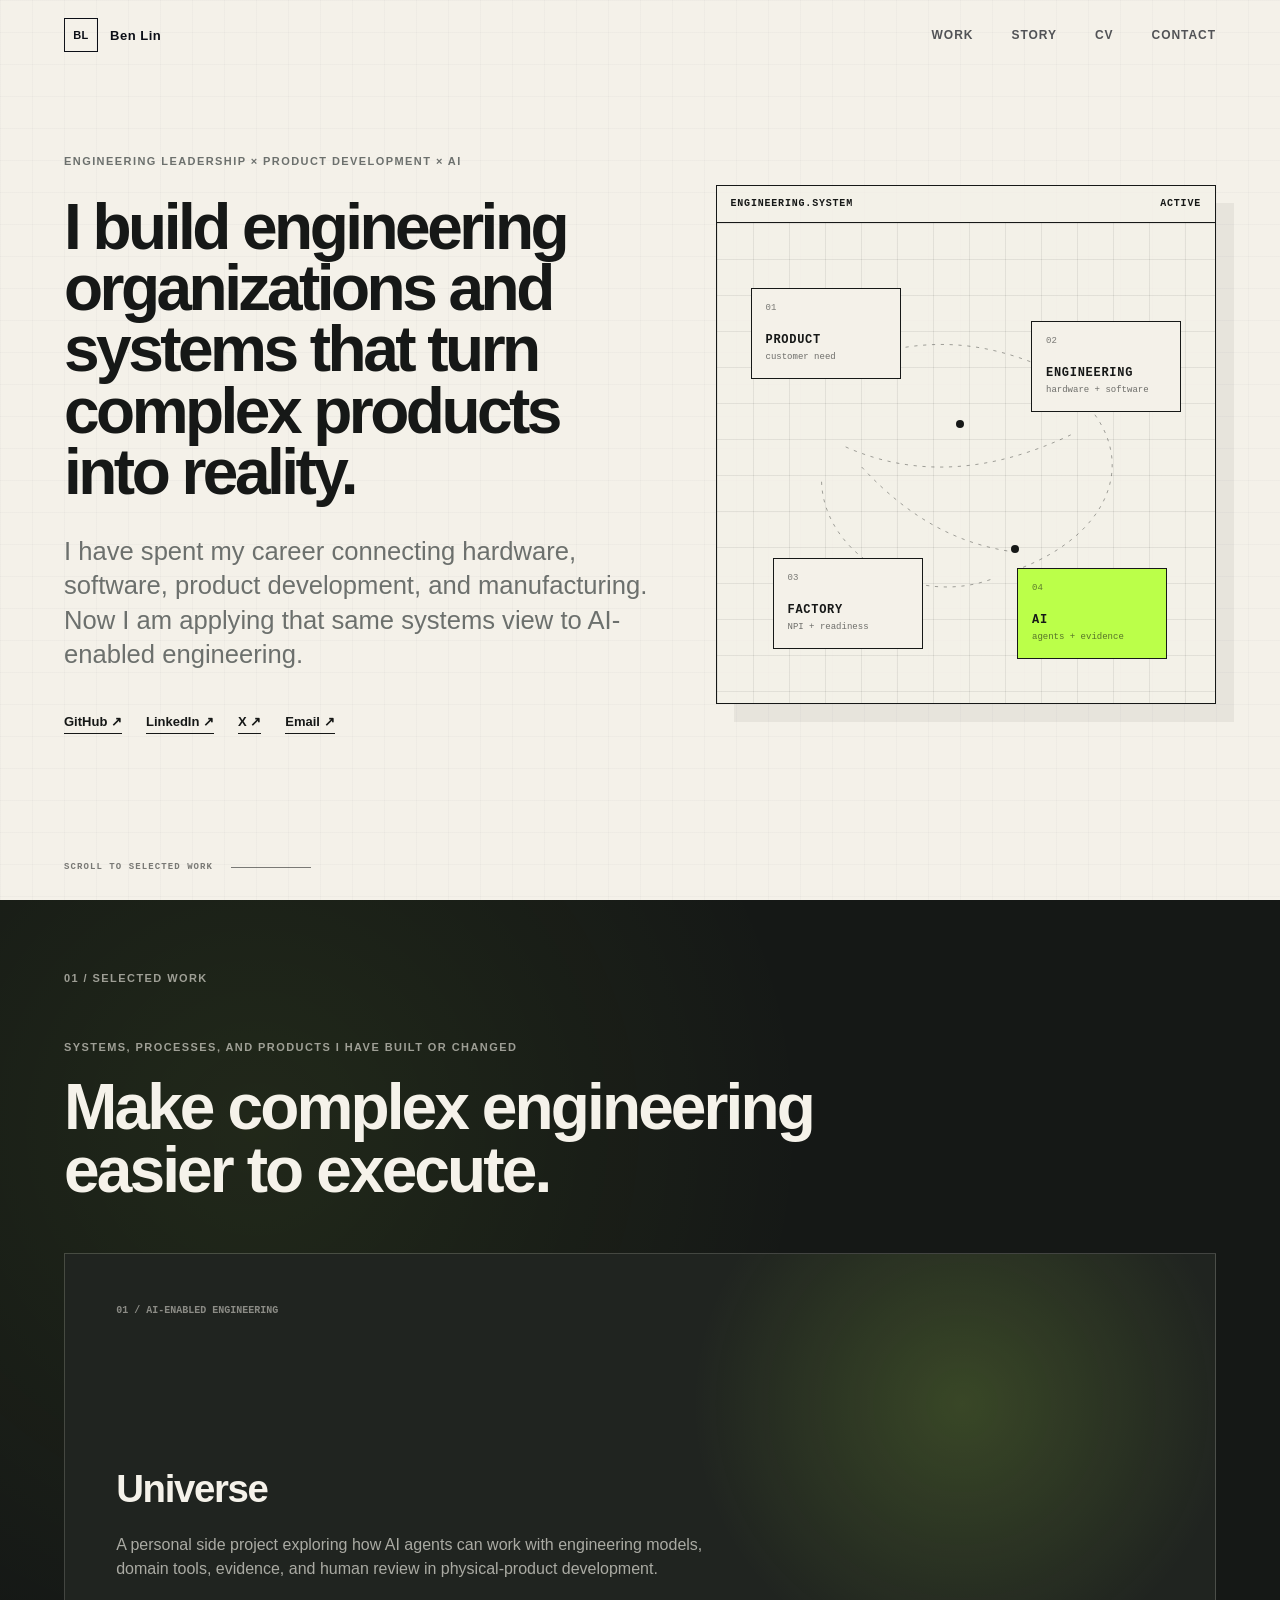
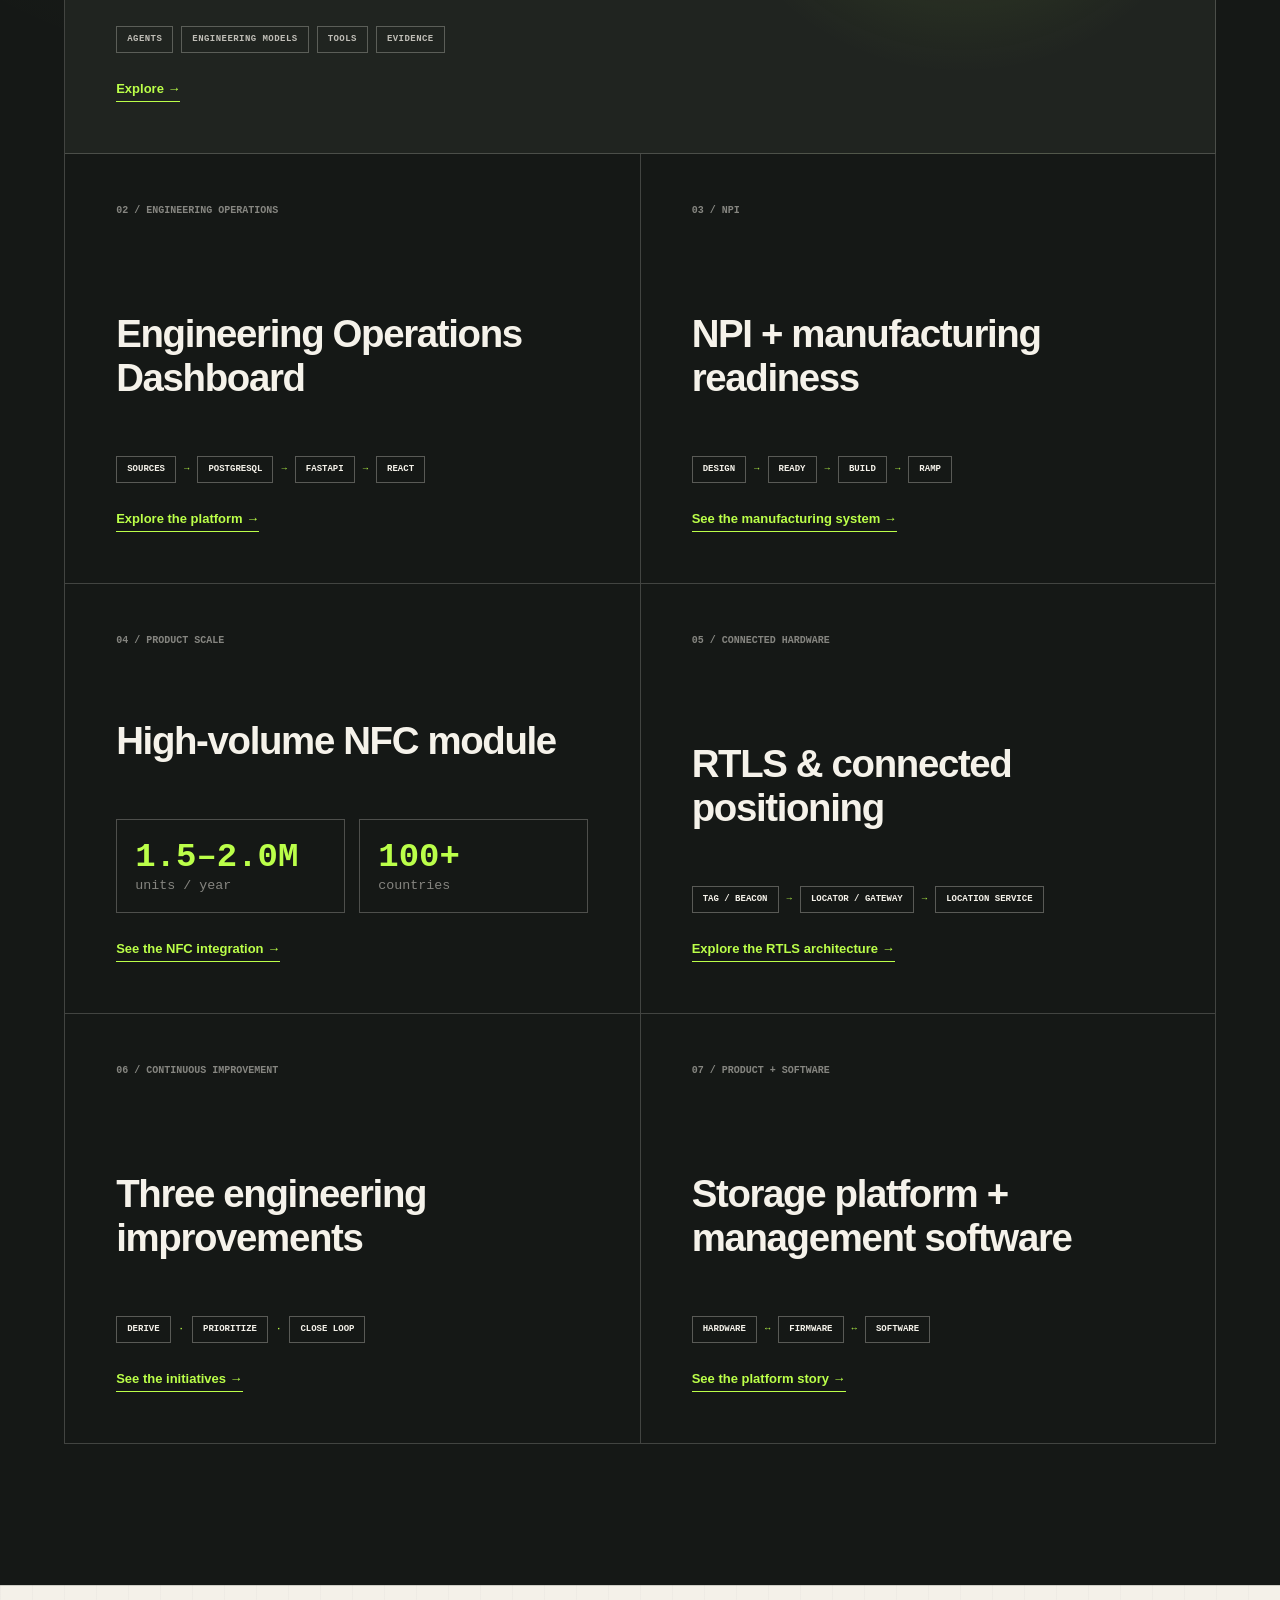
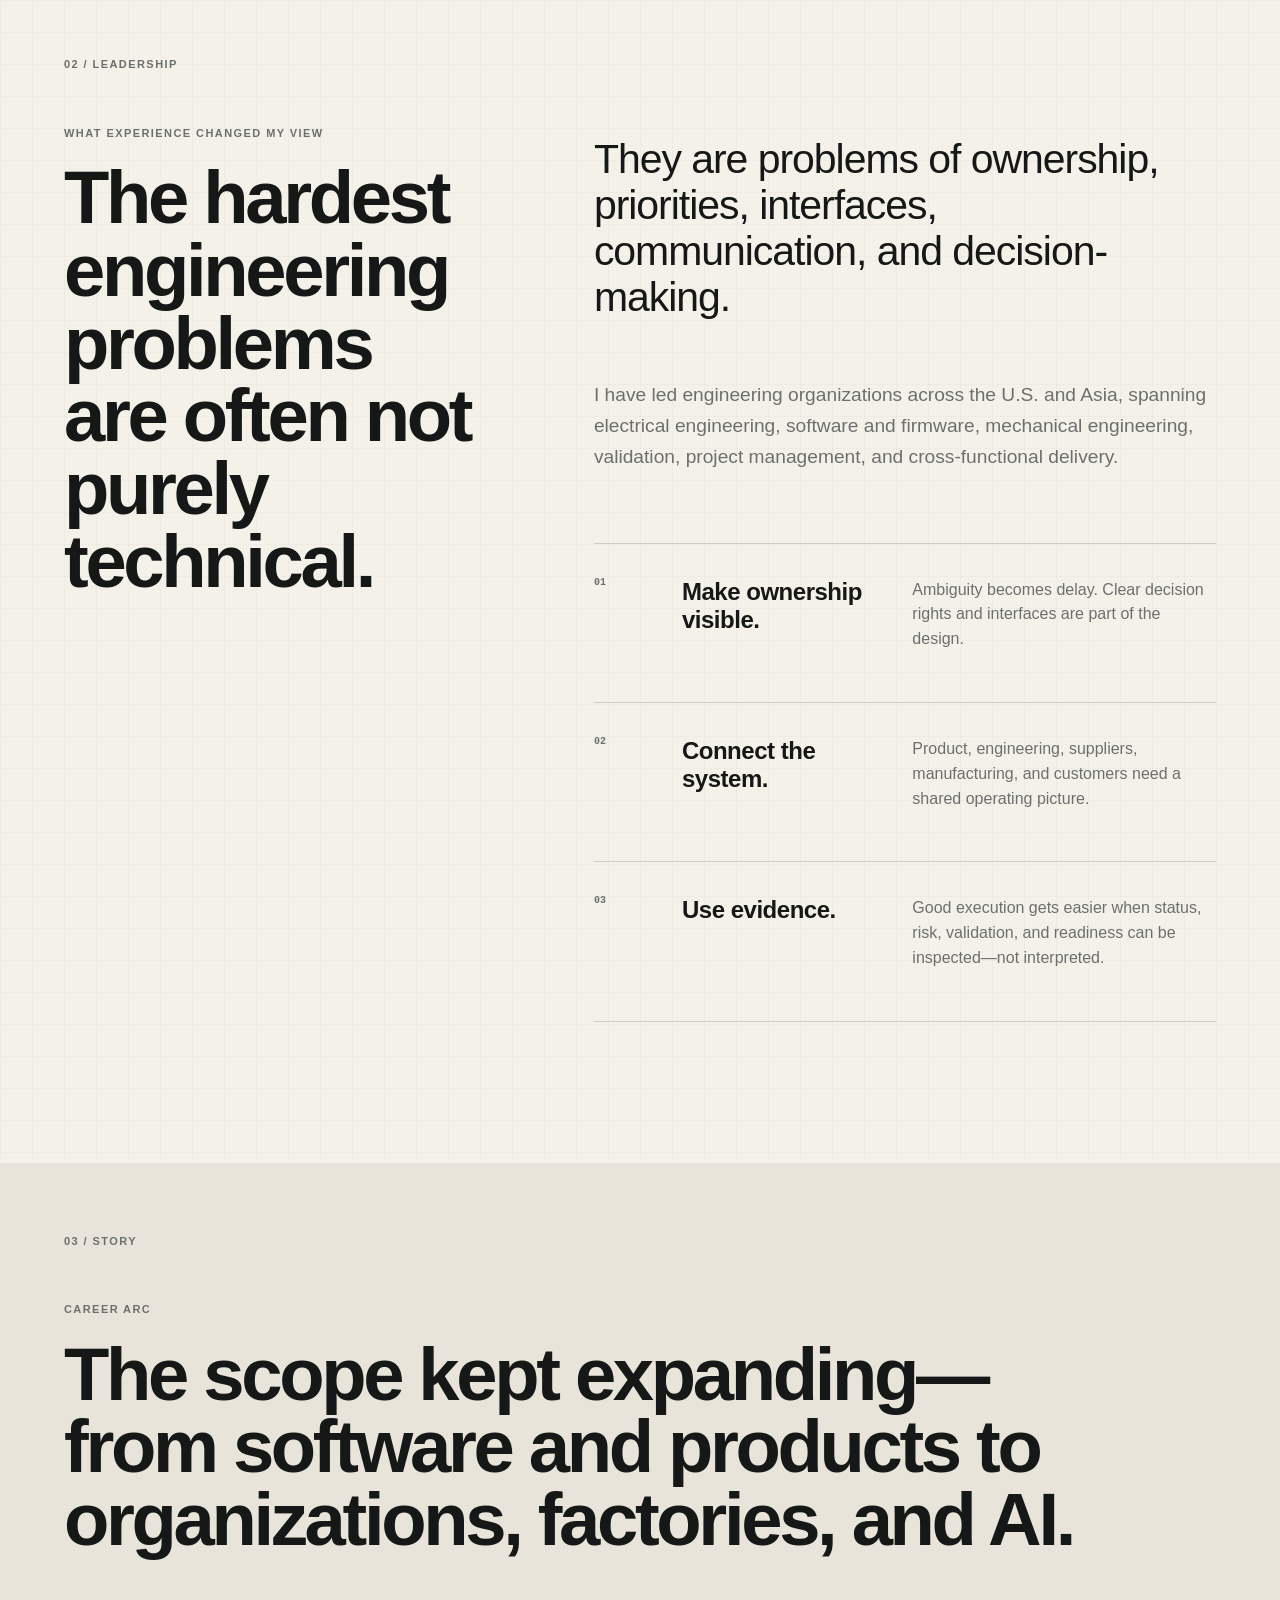
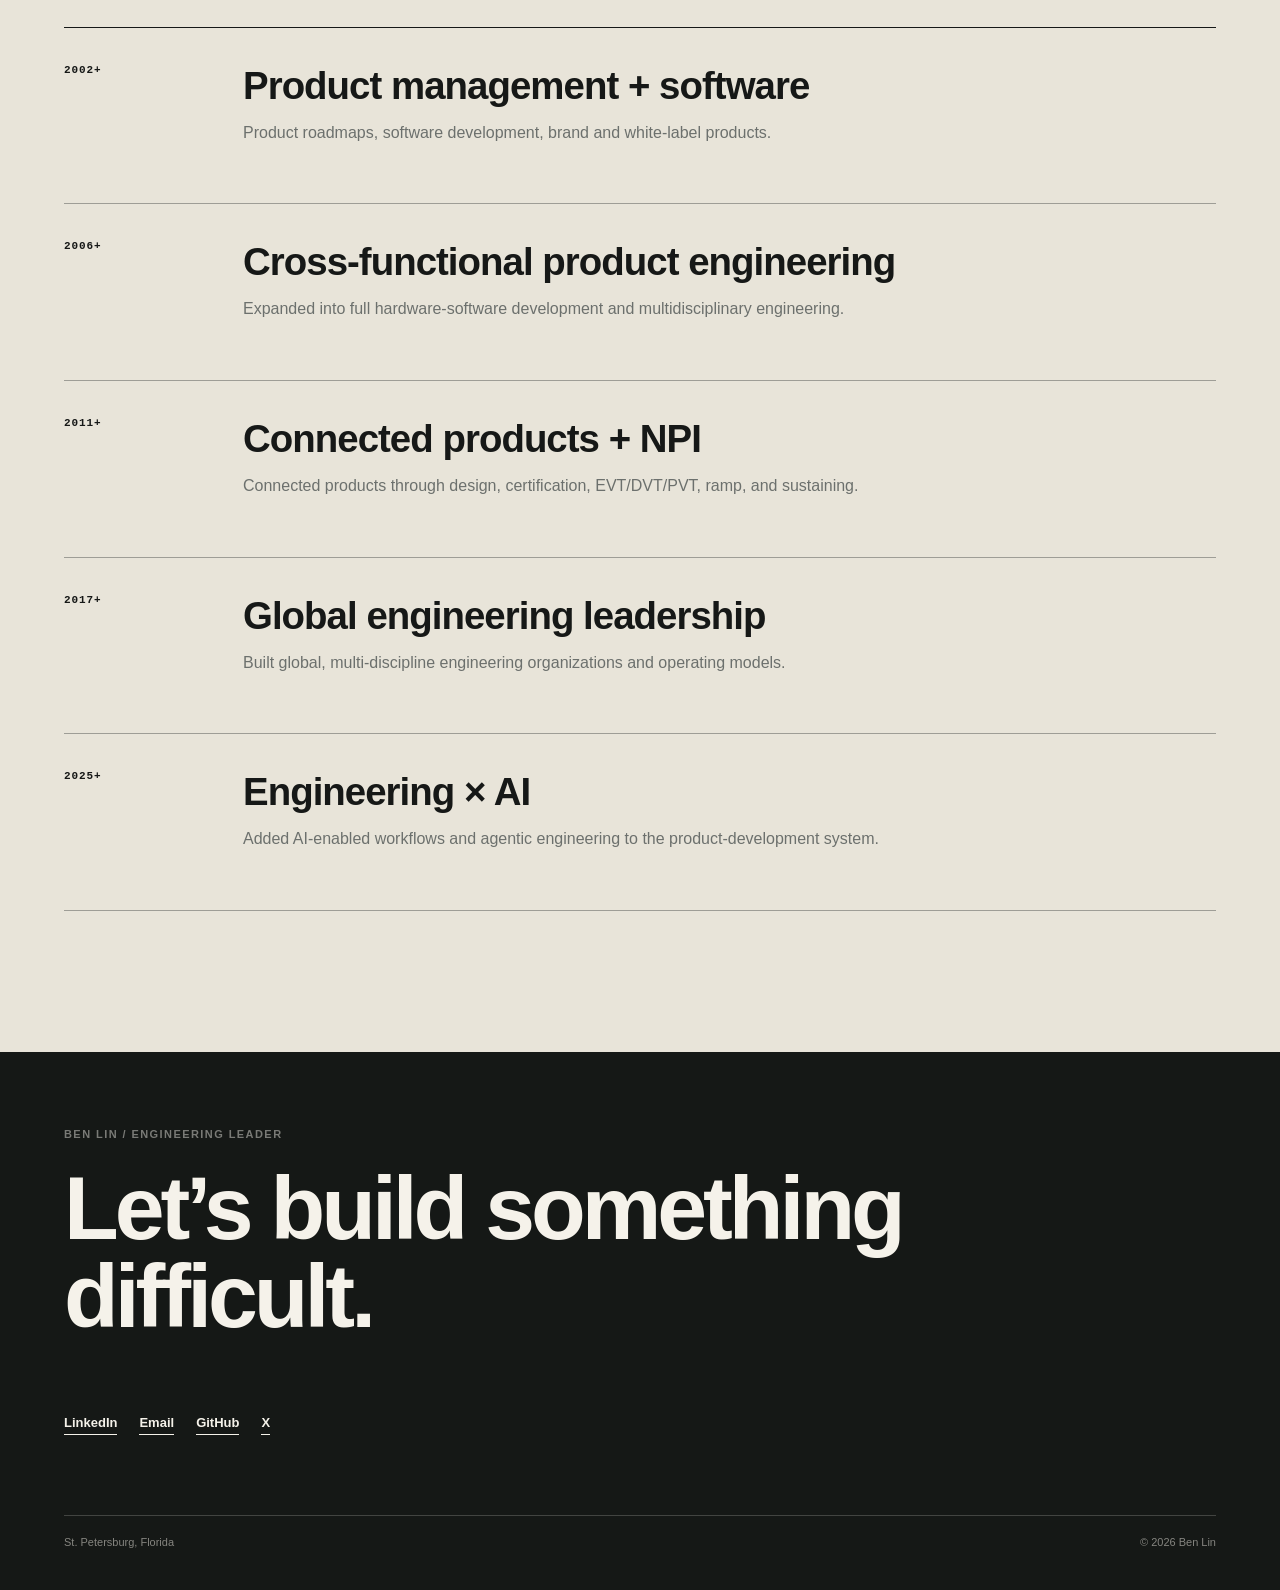
==== commit 121dff0b: "Merge pull request #2 from benlatrobe/universe-case-study-refine Refine Universe case study" ====
--- a/index.html
+++ b/index.html
@@ -72,70 +72,48 @@
           <div class="hero-links" aria-label="Profile links">
             <a href="https://github.com/benlatrobe" target="_blank" rel="noreferrer">GitHub ↗</a>
             <a href="https://www.linkedin.com/in/ben-lin-director-of-engineering/" target="_blank" rel="noreferrer">LinkedIn ↗</a>
+            <a href="https://x.com/benlatrobe" target="_blank" rel="noreferrer">X ↗</a>
             <a href="mailto:benlatrobe@gmail.com">Email ↗</a>
           </div>
         </div>
 
         <div class="hero-visual reveal" aria-label="Engineering system visualization">
-          <div class="system-window editorial-system-window">
+          <div class="system-window">
             <div class="window-top">
               <span>ENGINEERING.SYSTEM</span>
-              <span>PRODUCT → FACTORY</span>
-            </div>
-            <div class="editorial-diagram home-system-diagram">
-              <svg viewBox="0 0 620 460" role="img" aria-labelledby="home-diagram-title home-diagram-desc">
-                <title id="home-diagram-title">Ben Lin engineering system</title>
-                <desc id="home-diagram-desc">Customer and product needs move into a multidisciplinary engineering system and then into factory readiness. AI-enabled engineering methods support the engineering system with agents, tools, and evidence.</desc>
-                <defs>
-                  <pattern id="homeDots" width="24" height="24" patternUnits="userSpaceOnUse">
-                    <circle class="dd-grid-dot" cx="12" cy="12" r="0.8"></circle>
-                  </pattern>
-                  <marker id="homeArrow" markerWidth="7" markerHeight="7" refX="6" refY="3.5" orient="auto">
-                    <path d="M0,0 L7,3.5 L0,7 Z" fill="#6c706d"></path>
-                  </marker>
-                  <marker id="homeArrowAccent" markerWidth="7" markerHeight="7" refX="6" refY="3.5" orient="auto">
-                    <path d="M0,0 L7,3.5 L0,7 Z" fill="#161817"></path>
-                  </marker>
-                </defs>
-
-                <rect x="0" y="0" width="620" height="460" fill="url(#homeDots)"></rect>
-
-                <path class="dd-connector" d="M170 205 H232" marker-end="url(#homeArrow)"></path>
-                <path class="dd-connector" d="M408 205 H470" marker-end="url(#homeArrow)"></path>
-                <path class="dd-connector-dashed" d="M320 346 V286" marker-end="url(#homeArrow)"></path>
-
-                <g>
-                  <rect class="dd-node" x="34" y="150" width="136" height="110" rx="6"></rect>
-                  <text class="dd-eyebrow" x="52" y="174">01 / INPUT</text>
-                  <text class="dd-title" x="52" y="207">Product need</text>
-                  <text class="dd-copy" x="52" y="230">customer · market</text>
-                  <text class="dd-copy" x="52" y="247">requirements</text>
-                </g>
-
-                <g>
-                  <rect class="dd-node-accent" x="232" y="122" width="176" height="164" rx="6"></rect>
-                  <text class="dd-eyebrow" x="252" y="148">02 / SYSTEM</text>
-                  <text class="dd-title" x="252" y="183">Engineering</text>
-                  <text class="dd-copy" x="252" y="208">hardware · software</text>
-                  <text class="dd-copy" x="252" y="225">validation · program</text>
-                  <line class="dd-rule" x1="252" y1="246" x2="388" y2="246"></line>
-                  <text class="dd-tech" x="252" y="266">OWNERSHIP · INTERFACES · EVIDENCE</text>
-                </g>
-
-                <g>
-                  <rect class="dd-node" x="470" y="150" width="116" height="110" rx="6"></rect>
-                  <text class="dd-eyebrow" x="488" y="174">03 / OUTPUT</text>
-                  <text class="dd-title" x="488" y="207">Factory</text>
-                  <text class="dd-copy" x="488" y="230">NPI · readiness</text>
-                  <text class="dd-copy" x="488" y="247">scale</text>
-                </g>
-
-                <g>
-                  <rect class="dd-node-soft" x="222" y="346" width="196" height="78" rx="6"></rect>
-                  <text class="dd-eyebrow" x="242" y="371">AI-ENABLED METHODS</text>
-                  <text class="dd-title" x="242" y="399">Agents + tools + evidence</text>
-                </g>
+              <span>ACTIVE</span>
+            </div>
+            <div class="system-canvas">
+              <div class="grid-lines" aria-hidden="true"></div>
+              <div class="node node-a">
+                <span class="node-id">01</span>
+                <strong>PRODUCT</strong>
+                <small>customer need</small>
+              </div>
+              <div class="node node-b">
+                <span class="node-id">02</span>
+                <strong>ENGINEERING</strong>
+                <small>hardware + software</small>
+              </div>
+              <div class="node node-c">
+                <span class="node-id">03</span>
+                <strong>FACTORY</strong>
+                <small>NPI + readiness</small>
+              </div>
+              <div class="node node-d">
+                <span class="node-id">04</span>
+                <strong>AI</strong>
+                <small>agents + evidence</small>
+              </div>
+              <svg class="system-lines" viewBox="0 0 620 480" role="img" aria-label="Connections among product, engineering, factory, and AI">
+                <path d="M150 120 C250 80, 340 80, 455 145" />
+                <path d="M470 180 C520 250, 480 330, 380 370" />
+                <path d="M340 385 C240 420, 130 350, 130 260" />
+                <path d="M160 220 C250 260, 345 250, 440 205" />
+                <path d="M180 245 C240 310, 300 340, 365 350" />
               </svg>
+              <div class="signal signal-one"></div>
+              <div class="signal signal-two"></div>
             </div>
           </div>
         </div>
@@ -156,9 +134,18 @@
 
       <div class="work-grid">
         <article class="work-card work-card-featured reveal">
-          <span class="card-number">01 / ENGINEERING OPERATIONS</span>
+          <span class="card-number">01 / AI-ENABLED ENGINEERING</span>
+          <h3>Universe</h3>
+          <p>A personal side project exploring how AI agents can work with engineering models, domain tools, evidence, and human review in physical-product development.</p>
+          <div class="project-tags">
+            <span>agents</span><span>engineering models</span><span>tools</span><span>evidence</span>
+          </div>
+          <a class="project-link" href="ai-engineering.html">Explore →</a>
+        </article>
+
+        <article class="work-card reveal">
+          <span class="card-number">02 / ENGINEERING OPERATIONS</span>
           <h3>Engineering Operations Dashboard</h3>
-          <p>A full-stack platform connecting fragmented engineering data into one operating view for engineers, project managers, and leaders.</p>
           <div class="work-mini-flow" aria-label="Engineering operations architecture">
             <span>SOURCES</span><i>→</i><span>POSTGRESQL</span><i>→</i><span>FASTAPI</span><i>→</i><span>REACT</span>
           </div>
@@ -166,22 +153,12 @@
         </article>
 
         <article class="work-card reveal">
-          <span class="card-number">02 / NPI</span>
+          <span class="card-number">03 / NPI</span>
           <h3>NPI + manufacturing readiness</h3>
           <div class="work-mini-flow" aria-label="NPI build readiness flow">
             <span>DESIGN</span><i>→</i><span>READY</span><i>→</i><span>BUILD</span><i>→</i><span>RAMP</span>
           </div>
           <a class="project-link" href="npi-readiness.html">See the manufacturing system →</a>
-        </article>
-
-        <article class="work-card reveal">
-          <span class="card-number">03 / AI-ENABLED ENGINEERING</span>
-          <h3>Universe</h3>
-          <p>Exploring how AI agents can work with engineering models, domain tools, evidence, and human review in physical-product development.</p>
-          <div class="project-tags">
-            <span>agents</span><span>engineering models</span><span>tools</span><span>evidence</span>
-          </div>
-          <a class="project-link" href="ai-engineering.html">Explore Universe →</a>
         </article>
 
         <article class="work-card reveal">
@@ -220,9 +197,6 @@
           </div>
           <a class="project-link" href="storage-platform.html">See the platform story →</a>
         </article>
-      </div>
-      <div class="hero-links reveal">
-        <a href="product-engineering.html">How I approach product engineering →</a>
       </div>
     </section>
 
@@ -258,9 +232,6 @@
               <p>Good execution gets easier when status, risk, validation, and readiness can be inspected—not interpreted.</p>
             </div>
           </div>
-          <div class="hero-links reveal">
-            <a href="engineering-leadership.html">Explore engineering leadership →</a>
-          </div>
         </div>
       </div>
     </section>
@@ -330,6 +301,7 @@
       <a href="https://www.linkedin.com/in/ben-lin-director-of-engineering/" target="_blank" rel="noreferrer">LinkedIn</a>
       <a href="mailto:benlatrobe@gmail.com">Email</a>
       <a href="https://github.com/benlatrobe" target="_blank" rel="noreferrer">GitHub</a>
+      <a href="https://x.com/benlatrobe" target="_blank" rel="noreferrer">X</a>
     </div>
     <div class="footer-meta">
       <span>St. Petersburg, Florida</span>
--- a/styles.css
+++ b/styles.css
@@ -3172,10 +3172,6 @@
 }
 
 @media (max-width: 760px) {
-  .universe-stack-section .tech-stack-grid {
-    grid-template-columns: 1fr;
-  }
-
   .universe-stack-section .tech-stack-card-primary {
     min-height: 240px;
   }
@@ -11702,277 +11698,3 @@
     line-height: .98;
   }
 }
-
-
-/* Editorial diagram system — adapted from diagram-design principles */
-.editorial-diagram {
-  width: 100%;
-  margin-inline: auto;
-}
-
-.editorial-diagram svg {
-  display: block;
-  width: 100%;
-  height: auto;
-  overflow: visible;
-}
-
-.editorial-diagram .dd-grid-dot {
-  fill: rgba(22,24,23,.10);
-}
-
-.editorial-diagram .dd-rule {
-  stroke: rgba(22,24,23,.22);
-  stroke-width: 1;
-  fill: none;
-}
-
-.editorial-diagram .dd-connector {
-  stroke: var(--muted);
-  stroke-width: 1.4;
-  fill: none;
-}
-
-.editorial-diagram .dd-connector-muted {
-  stroke: rgba(108,112,109,.72);
-  stroke-width: 1.1;
-  fill: none;
-}
-
-.editorial-diagram .dd-connector-dashed {
-  stroke: rgba(108,112,109,.72);
-  stroke-width: 1.1;
-  stroke-dasharray: 5 5;
-  fill: none;
-}
-
-.editorial-diagram .dd-connector-accent {
-  stroke: var(--accent);
-  stroke-width: 1.8;
-  fill: none;
-}
-
-.editorial-diagram .dd-node {
-  fill: rgba(244,241,233,.94);
-  stroke: rgba(22,24,23,.42);
-  stroke-width: 1;
-}
-
-.editorial-diagram .dd-node-soft {
-  fill: rgba(22,24,23,.025);
-  stroke: rgba(22,24,23,.25);
-  stroke-width: 1;
-}
-
-.editorial-diagram .dd-node-accent {
-  fill: rgba(187,255,73,.15);
-  stroke: var(--ink);
-  stroke-width: 1.25;
-}
-
-.editorial-diagram .dd-eyebrow {
-  fill: var(--muted);
-  font: 800 10px/1 ui-monospace, SFMono-Regular, Menlo, monospace;
-  letter-spacing: .12em;
-}
-
-.editorial-diagram .dd-title {
-  fill: var(--ink);
-  font-family: Inter, ui-sans-serif, -apple-system, BlinkMacSystemFont, "Segoe UI", sans-serif;
-  font-size: 18px;
-  font-weight: 650;
-}
-
-.editorial-diagram .dd-copy {
-  fill: var(--muted);
-  font-family: Inter, ui-sans-serif, -apple-system, BlinkMacSystemFont, "Segoe UI", sans-serif;
-  font-size: 11px;
-  font-weight: 500;
-}
-
-.editorial-diagram .dd-tech {
-  fill: var(--muted);
-  font: 700 9px/1 ui-monospace, SFMono-Regular, Menlo, monospace;
-  letter-spacing: .04em;
-}
-
-.editorial-diagram .dd-chip {
-  fill: rgba(22,24,23,.08);
-  stroke: rgba(22,24,23,.18);
-  stroke-width: .8;
-}
-
-.editorial-diagram .dd-chip-accent {
-  fill: rgba(187,255,73,.22);
-  stroke: rgba(22,24,23,.34);
-  stroke-width: .8;
-}
-
-.editorial-diagram.diagram-dark .dd-grid-dot {
-  fill: rgba(245,242,234,.10);
-}
-
-.editorial-diagram.diagram-dark .dd-rule {
-  stroke: rgba(245,242,234,.20);
-}
-
-.editorial-diagram.diagram-dark .dd-node {
-  fill: rgba(245,242,234,.035);
-  stroke: rgba(245,242,234,.28);
-}
-
-.editorial-diagram.diagram-dark .dd-node-soft {
-  fill: rgba(245,242,234,.02);
-  stroke: rgba(245,242,234,.18);
-}
-
-.editorial-diagram.diagram-dark .dd-node-accent {
-  fill: rgba(187,255,73,.10);
-  stroke: var(--accent);
-}
-
-.editorial-diagram.diagram-dark .dd-eyebrow,
-.editorial-diagram.diagram-dark .dd-copy,
-.editorial-diagram.diagram-dark .dd-tech {
-  fill: rgba(245,242,234,.62);
-}
-
-.editorial-diagram.diagram-dark .dd-title {
-  fill: var(--light);
-}
-
-.editorial-diagram.diagram-dark .dd-chip {
-  fill: rgba(245,242,234,.08);
-  stroke: rgba(245,242,234,.18);
-}
-
-.editorial-diagram.diagram-dark .dd-chip-accent {
-  fill: rgba(187,255,73,.16);
-  stroke: rgba(187,255,73,.45);
-}
-
-.editorial-diagram .dd-accent-text {
-  fill: var(--accent);
-}
-
-.editorial-diagram .dd-paper-text {
-  fill: var(--ink);
-}
-
-.home-system-diagram {
-  border: 0;
-}
-
-.home-system-diagram svg {
-  min-height: 430px;
-}
-
-.ops-architecture-diagram,
-.npi-lifecycle-diagram {
-  width: min(100%, var(--max));
-}
-
-@media (max-width: 760px) {
-  .editorial-diagram .dd-title { font-size: 16px; }
-  .editorial-diagram .dd-copy { font-size: 10px; }
-  .editorial-diagram .dd-eyebrow { font-size: 9px; }
-  .home-system-diagram svg { min-height: 0; }
-}
-
-.editorial-system-window {
-  box-shadow: none;
-}
-
-.editorial-system-window .window-top {
-  background: rgba(244,241,233,.52);
-}
-
-
-/* Wide editorial diagrams keep readable type on small screens */
-.diagram-scroll {
-  overflow-x: auto;
-  overscroll-behavior-inline: contain;
-  -webkit-overflow-scrolling: touch;
-}
-
-@media (max-width: 760px) {
-  .case-page .site-header {
-    padding-inline: 14px;
-  }
-
-  .case-page .nav {
-    gap: 10px;
-    font-size: 8px;
-    letter-spacing: .055em;
-  }
-
-  .diagram-scroll {
-    padding-bottom: 14px;
-    border-bottom: 1px solid var(--line);
-  }
-
-  .diagram-scroll svg {
-    width: 780px;
-    max-width: none;
-  }
-
-  .diagram-scroll::after {
-    content: "SWIPE TO EXPLORE →";
-    position: sticky;
-    left: 0;
-    display: block;
-    width: max-content;
-    margin-top: 8px;
-    padding: 4px 0;
-    color: var(--muted);
-    font: 700 9px/1 ui-monospace, SFMono-Regular, Menlo, monospace;
-    letter-spacing: .1em;
-  }
-
-  .section-dark .diagram-scroll {
-    border-bottom-color: rgba(245,242,234,.18);
-  }
-
-  .section-dark .diagram-scroll::after {
-    color: rgba(245,242,234,.55);
-  }
-}
-
-
-/* Prevent scrollable diagrams from defining parent grid min-content width */
-.split > *,
-.story-column,
-.diagram-scroll {
-  min-width: 0;
-}
-
-.diagram-scroll {
-  width: 100%;
-  max-width: 100%;
-}
-
-@media (max-width: 760px) {
-  .case-page .site-header {
-    padding-inline: 10px;
-  }
-
-  .case-page .nav {
-    gap: 7px;
-    font-size: 7.5px;
-    letter-spacing: .04em;
-  }
-}
-
-
-@media (max-width: 760px) {
-  .universe-page .nav a:nth-child(1),
-  .universe-page .nav a:nth-child(4) {
-    display: none;
-  }
-
-  .universe-page .nav {
-    gap: 12px;
-    font-size: 8px;
-    letter-spacing: .055em;
-  }
-}
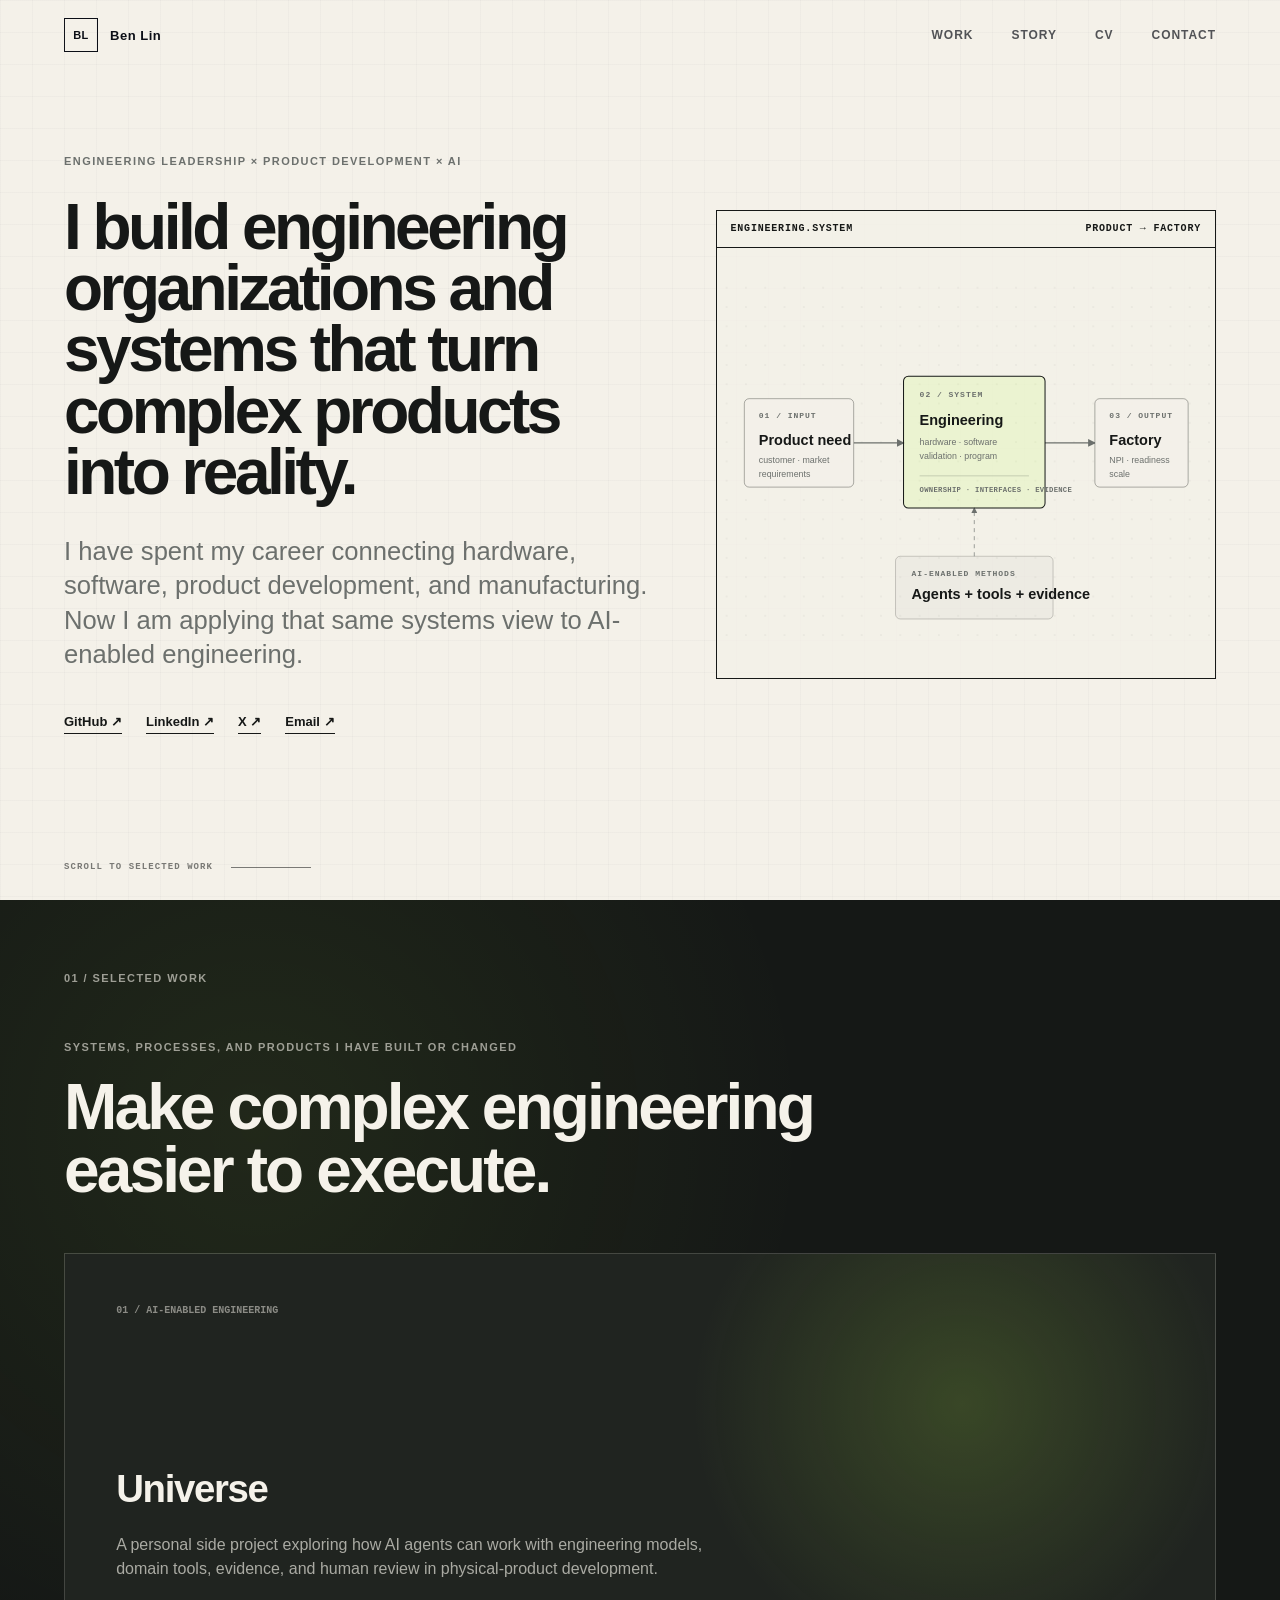
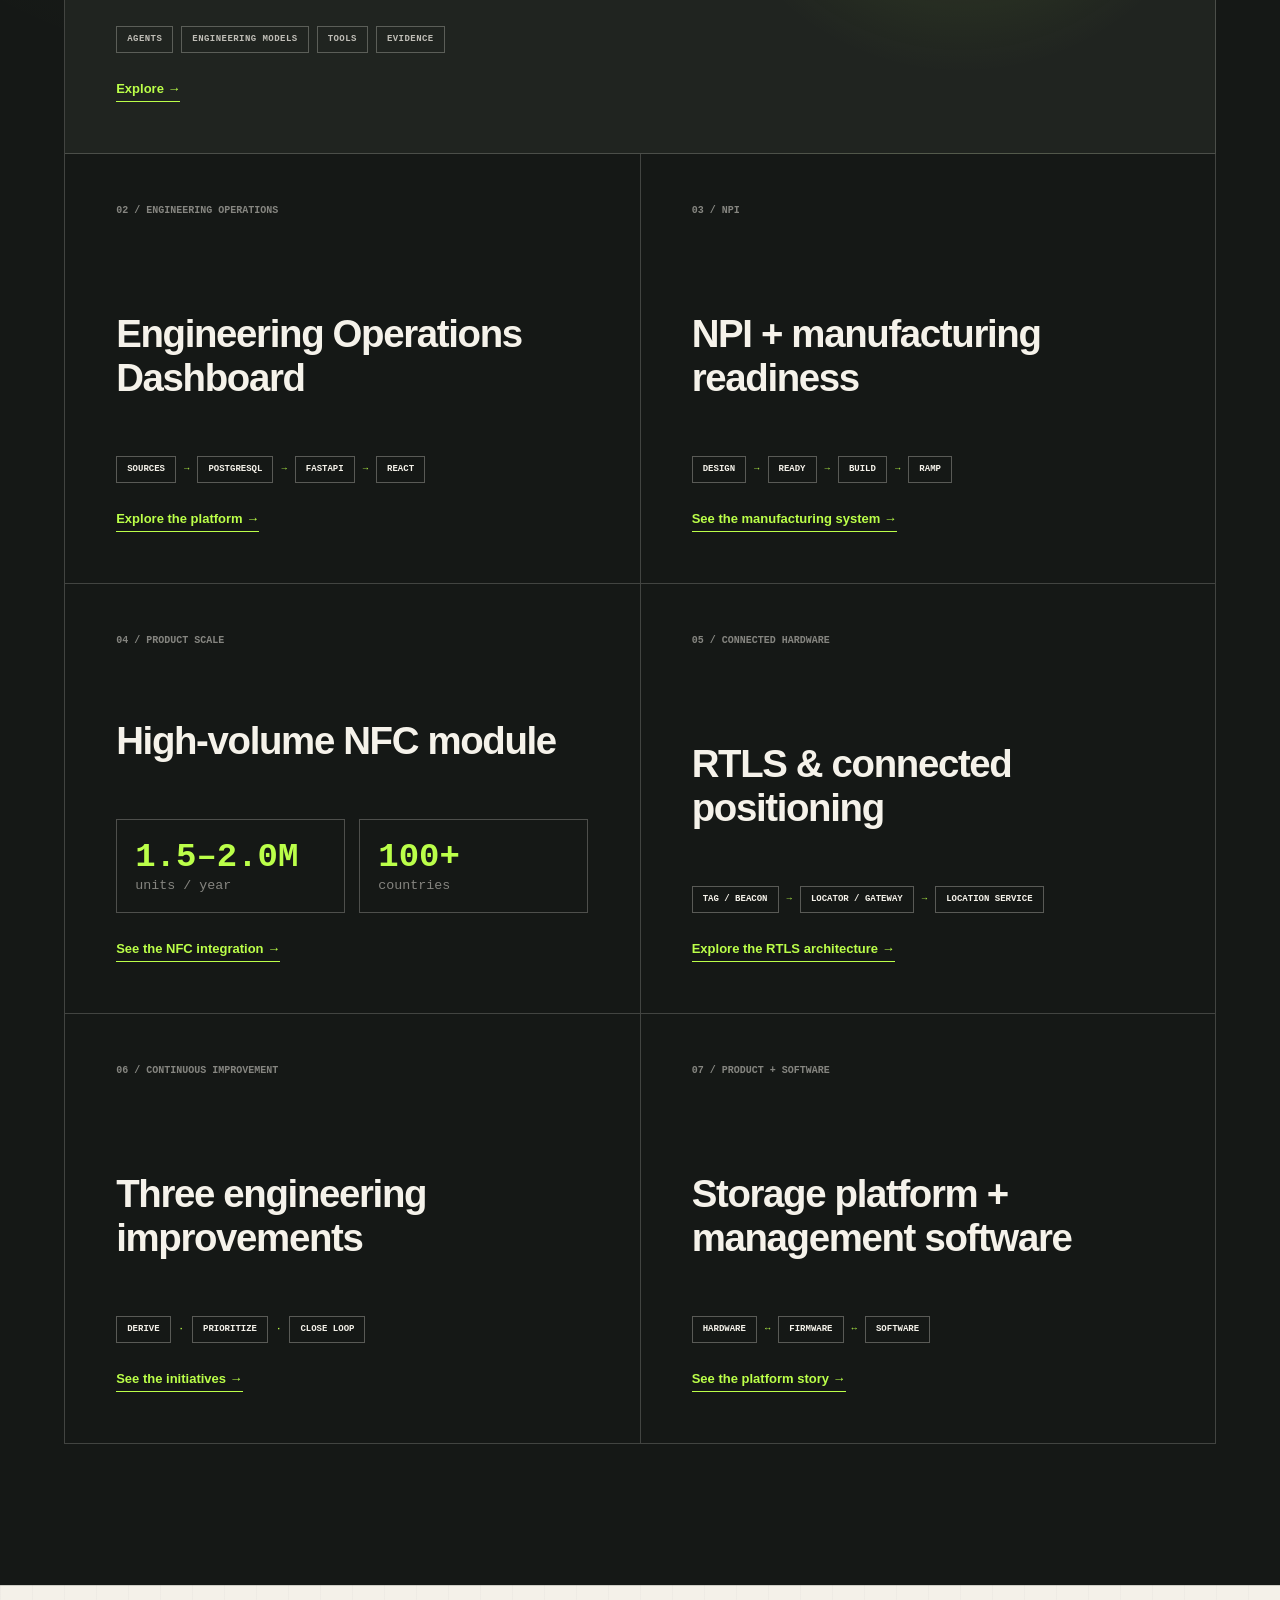
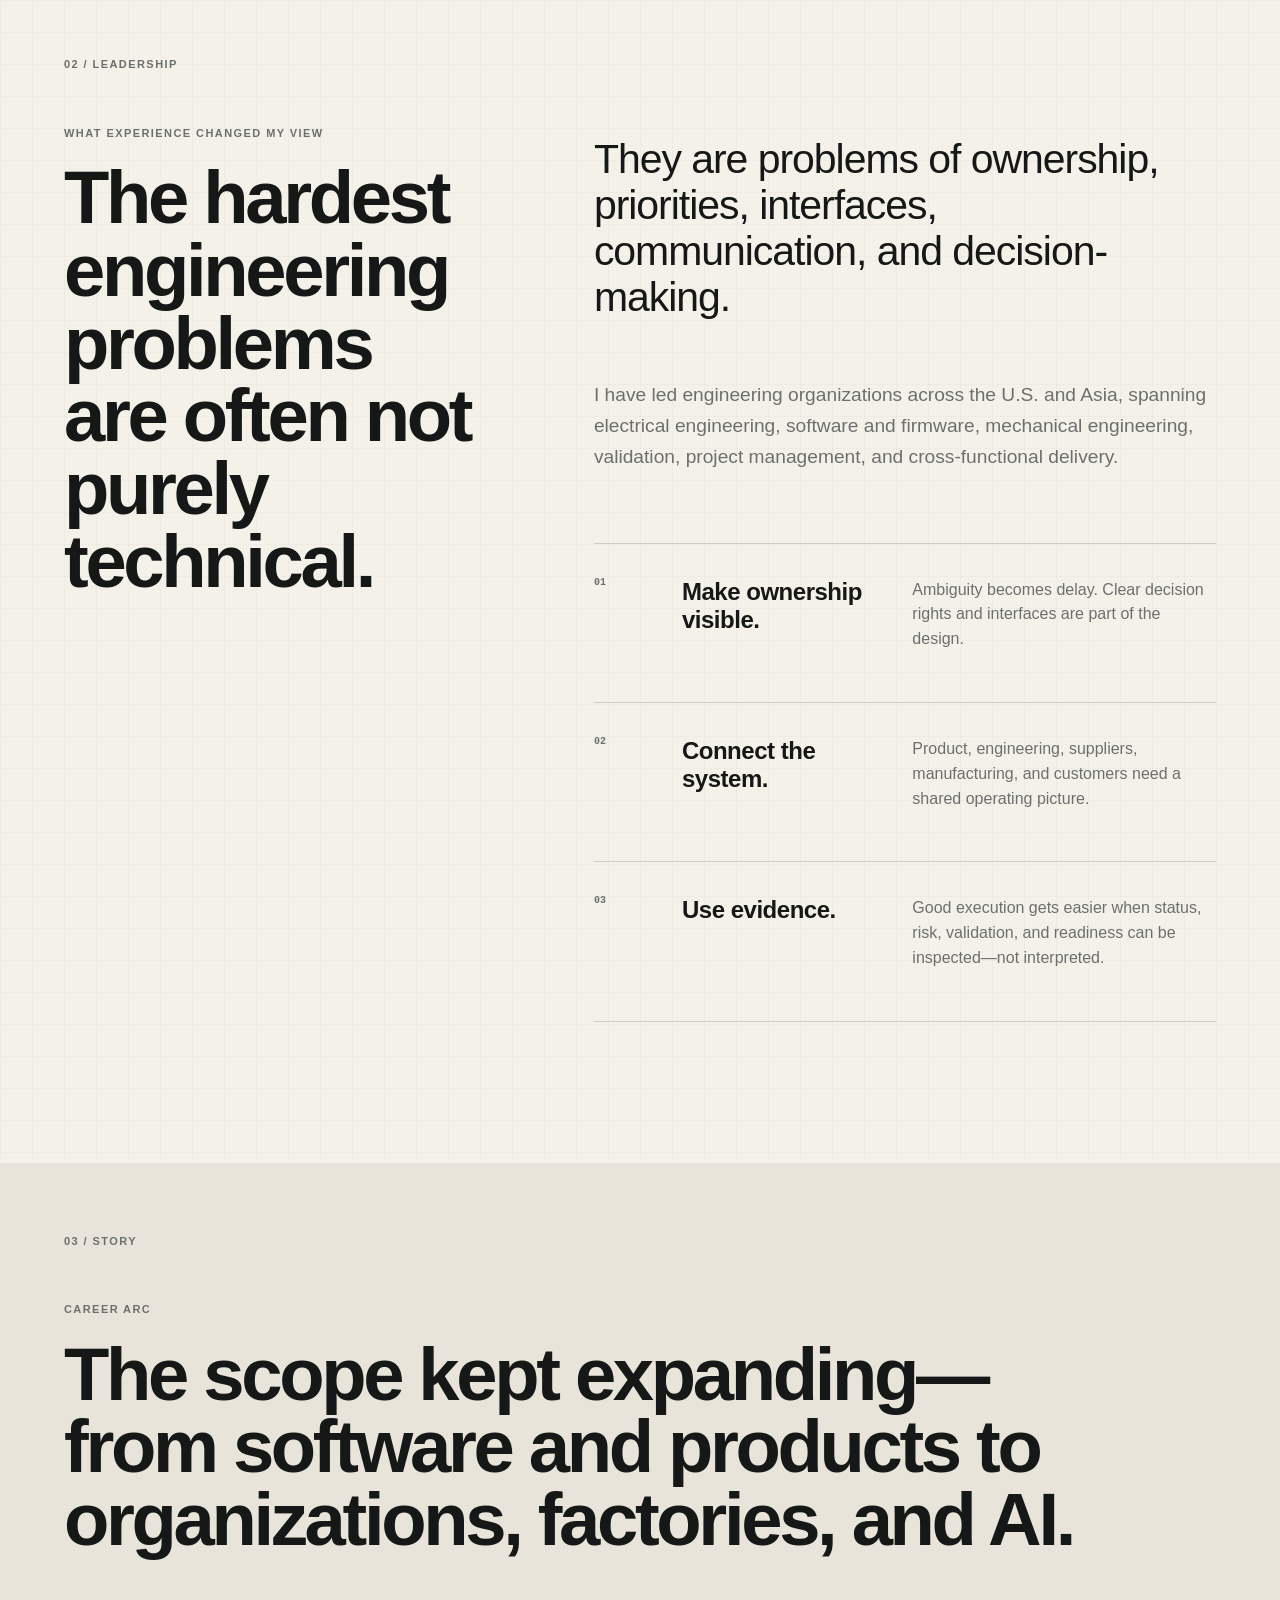
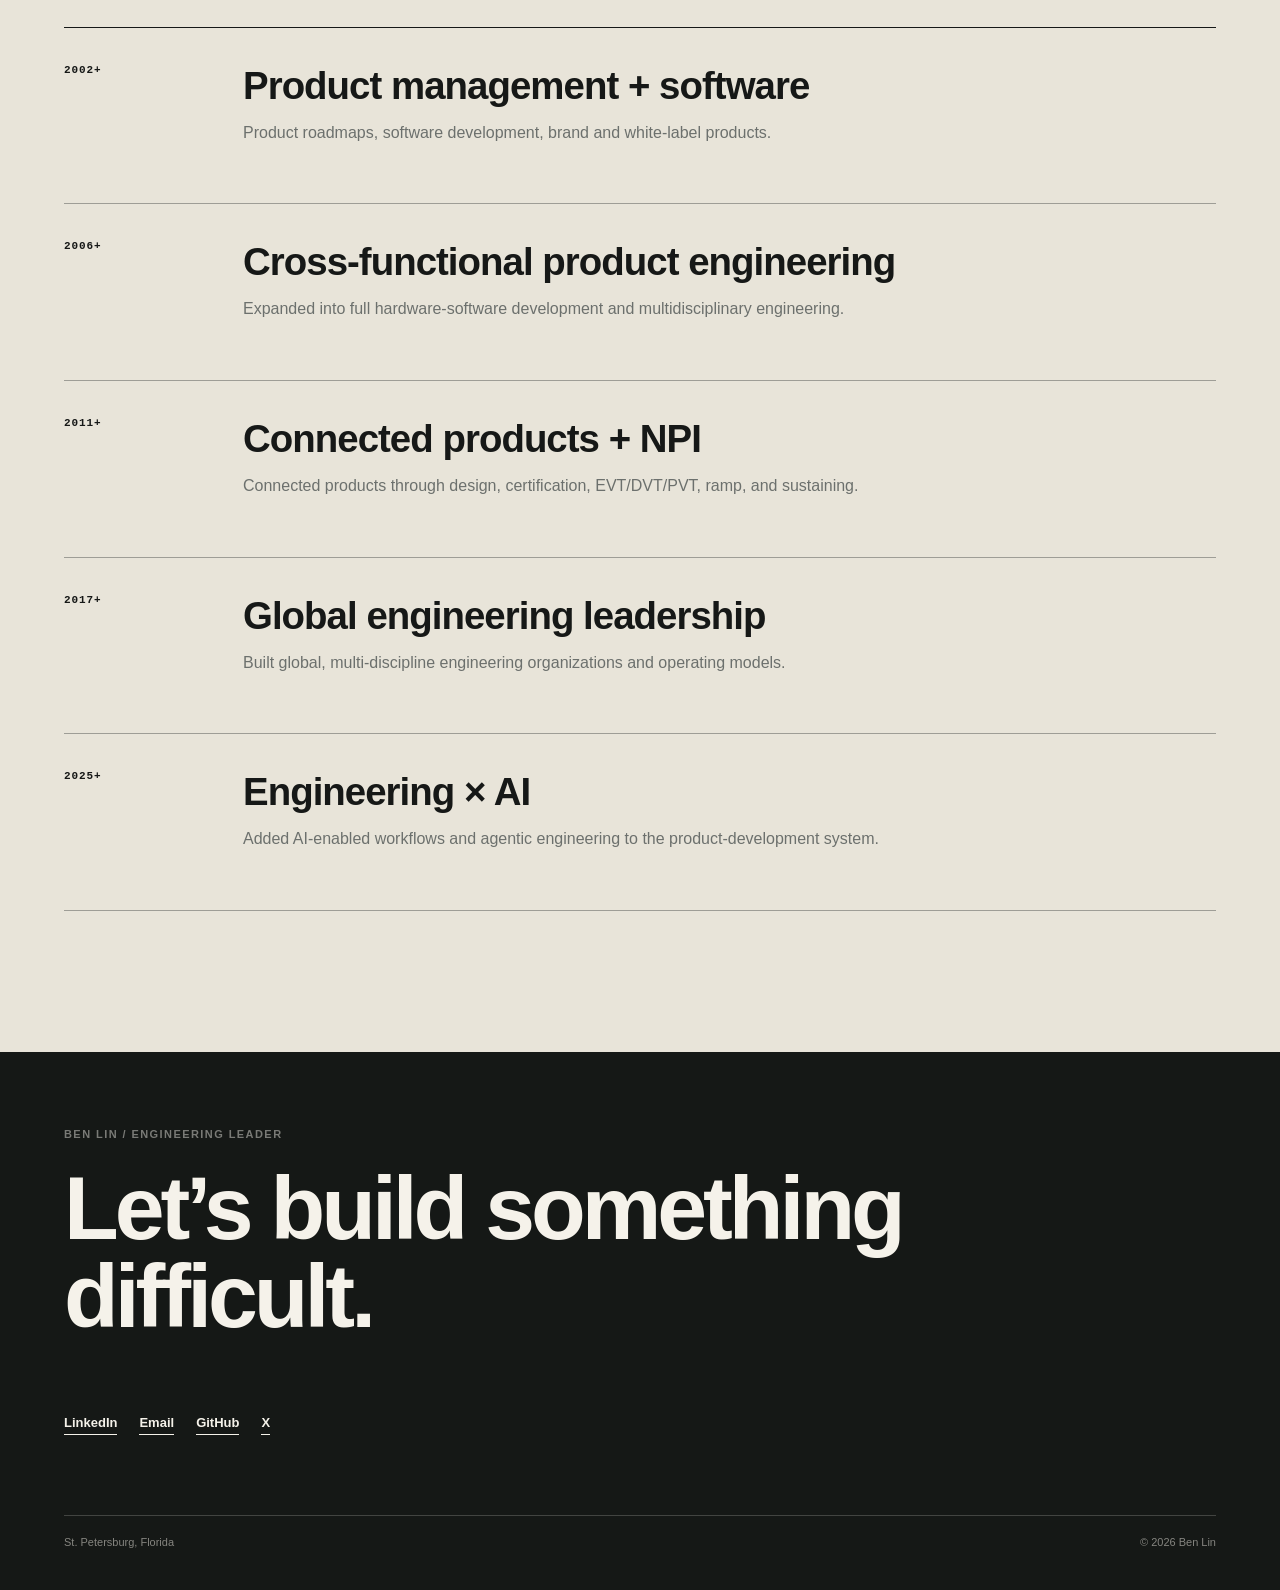
==== commit 6c69a324: "Merge pull request #3 from benlatrobe/portfolio-diagram-system Establish portfolio diagram design sy" ====
--- a/index.html
+++ b/index.html
@@ -78,42 +78,65 @@
         </div>
 
         <div class="hero-visual reveal" aria-label="Engineering system visualization">
-          <div class="system-window">
+          <div class="system-window editorial-system-window">
             <div class="window-top">
               <span>ENGINEERING.SYSTEM</span>
-              <span>ACTIVE</span>
-            </div>
-            <div class="system-canvas">
-              <div class="grid-lines" aria-hidden="true"></div>
-              <div class="node node-a">
-                <span class="node-id">01</span>
-                <strong>PRODUCT</strong>
-                <small>customer need</small>
-              </div>
-              <div class="node node-b">
-                <span class="node-id">02</span>
-                <strong>ENGINEERING</strong>
-                <small>hardware + software</small>
-              </div>
-              <div class="node node-c">
-                <span class="node-id">03</span>
-                <strong>FACTORY</strong>
-                <small>NPI + readiness</small>
-              </div>
-              <div class="node node-d">
-                <span class="node-id">04</span>
-                <strong>AI</strong>
-                <small>agents + evidence</small>
-              </div>
-              <svg class="system-lines" viewBox="0 0 620 480" role="img" aria-label="Connections among product, engineering, factory, and AI">
-                <path d="M150 120 C250 80, 340 80, 455 145" />
-                <path d="M470 180 C520 250, 480 330, 380 370" />
-                <path d="M340 385 C240 420, 130 350, 130 260" />
-                <path d="M160 220 C250 260, 345 250, 440 205" />
-                <path d="M180 245 C240 310, 300 340, 365 350" />
+              <span>PRODUCT → FACTORY</span>
+            </div>
+            <div class="editorial-diagram home-system-diagram">
+              <svg viewBox="0 0 620 460" role="img" aria-labelledby="home-diagram-title home-diagram-desc">
+                <title id="home-diagram-title">Ben Lin engineering system</title>
+                <desc id="home-diagram-desc">Customer and product needs move into a multidisciplinary engineering system and then into factory readiness. AI-enabled engineering methods support the engineering system with agents, tools, and evidence.</desc>
+                <defs>
+                  <pattern id="homeDots" width="24" height="24" patternUnits="userSpaceOnUse">
+                    <circle class="dd-grid-dot" cx="12" cy="12" r="0.8"></circle>
+                  </pattern>
+                  <marker id="homeArrow" markerWidth="7" markerHeight="7" refX="6" refY="3.5" orient="auto">
+                    <path d="M0,0 L7,3.5 L0,7 Z" fill="#6c706d"></path>
+                  </marker>
+                  <marker id="homeArrowAccent" markerWidth="7" markerHeight="7" refX="6" refY="3.5" orient="auto">
+                    <path d="M0,0 L7,3.5 L0,7 Z" fill="#161817"></path>
+                  </marker>
+                </defs>
+
+                <rect x="0" y="0" width="620" height="460" fill="url(#homeDots)"></rect>
+
+                <path class="dd-connector" d="M170 205 H232" marker-end="url(#homeArrow)"></path>
+                <path class="dd-connector" d="M408 205 H470" marker-end="url(#homeArrow)"></path>
+                <path class="dd-connector-dashed" d="M320 346 V286" marker-end="url(#homeArrow)"></path>
+
+                <g>
+                  <rect class="dd-node" x="34" y="150" width="136" height="110" rx="6"></rect>
+                  <text class="dd-eyebrow" x="52" y="174">01 / INPUT</text>
+                  <text class="dd-title" x="52" y="207">Product need</text>
+                  <text class="dd-copy" x="52" y="230">customer · market</text>
+                  <text class="dd-copy" x="52" y="247">requirements</text>
+                </g>
+
+                <g>
+                  <rect class="dd-node-accent" x="232" y="122" width="176" height="164" rx="6"></rect>
+                  <text class="dd-eyebrow" x="252" y="148">02 / SYSTEM</text>
+                  <text class="dd-title" x="252" y="183">Engineering</text>
+                  <text class="dd-copy" x="252" y="208">hardware · software</text>
+                  <text class="dd-copy" x="252" y="225">validation · program</text>
+                  <line class="dd-rule" x1="252" y1="246" x2="388" y2="246"></line>
+                  <text class="dd-tech" x="252" y="266">OWNERSHIP · INTERFACES · EVIDENCE</text>
+                </g>
+
+                <g>
+                  <rect class="dd-node" x="470" y="150" width="116" height="110" rx="6"></rect>
+                  <text class="dd-eyebrow" x="488" y="174">03 / OUTPUT</text>
+                  <text class="dd-title" x="488" y="207">Factory</text>
+                  <text class="dd-copy" x="488" y="230">NPI · readiness</text>
+                  <text class="dd-copy" x="488" y="247">scale</text>
+                </g>
+
+                <g>
+                  <rect class="dd-node-soft" x="222" y="346" width="196" height="78" rx="6"></rect>
+                  <text class="dd-eyebrow" x="242" y="371">AI-ENABLED METHODS</text>
+                  <text class="dd-title" x="242" y="399">Agents + tools + evidence</text>
+                </g>
               </svg>
-              <div class="signal signal-one"></div>
-              <div class="signal signal-two"></div>
             </div>
           </div>
         </div>
--- a/styles.css
+++ b/styles.css
@@ -3172,6 +3172,10 @@
 }
 
 @media (max-width: 760px) {
+  .universe-stack-section .tech-stack-grid {
+    grid-template-columns: 1fr;
+  }
+
   .universe-stack-section .tech-stack-card-primary {
     min-height: 240px;
   }
@@ -11698,3 +11702,277 @@
     line-height: .98;
   }
 }
+
+
+/* Editorial diagram system — adapted from diagram-design principles */
+.editorial-diagram {
+  width: 100%;
+  margin-inline: auto;
+}
+
+.editorial-diagram svg {
+  display: block;
+  width: 100%;
+  height: auto;
+  overflow: visible;
+}
+
+.editorial-diagram .dd-grid-dot {
+  fill: rgba(22,24,23,.10);
+}
+
+.editorial-diagram .dd-rule {
+  stroke: rgba(22,24,23,.22);
+  stroke-width: 1;
+  fill: none;
+}
+
+.editorial-diagram .dd-connector {
+  stroke: var(--muted);
+  stroke-width: 1.4;
+  fill: none;
+}
+
+.editorial-diagram .dd-connector-muted {
+  stroke: rgba(108,112,109,.72);
+  stroke-width: 1.1;
+  fill: none;
+}
+
+.editorial-diagram .dd-connector-dashed {
+  stroke: rgba(108,112,109,.72);
+  stroke-width: 1.1;
+  stroke-dasharray: 5 5;
+  fill: none;
+}
+
+.editorial-diagram .dd-connector-accent {
+  stroke: var(--accent);
+  stroke-width: 1.8;
+  fill: none;
+}
+
+.editorial-diagram .dd-node {
+  fill: rgba(244,241,233,.94);
+  stroke: rgba(22,24,23,.42);
+  stroke-width: 1;
+}
+
+.editorial-diagram .dd-node-soft {
+  fill: rgba(22,24,23,.025);
+  stroke: rgba(22,24,23,.25);
+  stroke-width: 1;
+}
+
+.editorial-diagram .dd-node-accent {
+  fill: rgba(187,255,73,.15);
+  stroke: var(--ink);
+  stroke-width: 1.25;
+}
+
+.editorial-diagram .dd-eyebrow {
+  fill: var(--muted);
+  font: 800 10px/1 ui-monospace, SFMono-Regular, Menlo, monospace;
+  letter-spacing: .12em;
+}
+
+.editorial-diagram .dd-title {
+  fill: var(--ink);
+  font-family: Inter, ui-sans-serif, -apple-system, BlinkMacSystemFont, "Segoe UI", sans-serif;
+  font-size: 18px;
+  font-weight: 650;
+}
+
+.editorial-diagram .dd-copy {
+  fill: var(--muted);
+  font-family: Inter, ui-sans-serif, -apple-system, BlinkMacSystemFont, "Segoe UI", sans-serif;
+  font-size: 11px;
+  font-weight: 500;
+}
+
+.editorial-diagram .dd-tech {
+  fill: var(--muted);
+  font: 700 9px/1 ui-monospace, SFMono-Regular, Menlo, monospace;
+  letter-spacing: .04em;
+}
+
+.editorial-diagram .dd-chip {
+  fill: rgba(22,24,23,.08);
+  stroke: rgba(22,24,23,.18);
+  stroke-width: .8;
+}
+
+.editorial-diagram .dd-chip-accent {
+  fill: rgba(187,255,73,.22);
+  stroke: rgba(22,24,23,.34);
+  stroke-width: .8;
+}
+
+.editorial-diagram.diagram-dark .dd-grid-dot {
+  fill: rgba(245,242,234,.10);
+}
+
+.editorial-diagram.diagram-dark .dd-rule {
+  stroke: rgba(245,242,234,.20);
+}
+
+.editorial-diagram.diagram-dark .dd-node {
+  fill: rgba(245,242,234,.035);
+  stroke: rgba(245,242,234,.28);
+}
+
+.editorial-diagram.diagram-dark .dd-node-soft {
+  fill: rgba(245,242,234,.02);
+  stroke: rgba(245,242,234,.18);
+}
+
+.editorial-diagram.diagram-dark .dd-node-accent {
+  fill: rgba(187,255,73,.10);
+  stroke: var(--accent);
+}
+
+.editorial-diagram.diagram-dark .dd-eyebrow,
+.editorial-diagram.diagram-dark .dd-copy,
+.editorial-diagram.diagram-dark .dd-tech {
+  fill: rgba(245,242,234,.62);
+}
+
+.editorial-diagram.diagram-dark .dd-title {
+  fill: var(--light);
+}
+
+.editorial-diagram.diagram-dark .dd-chip {
+  fill: rgba(245,242,234,.08);
+  stroke: rgba(245,242,234,.18);
+}
+
+.editorial-diagram.diagram-dark .dd-chip-accent {
+  fill: rgba(187,255,73,.16);
+  stroke: rgba(187,255,73,.45);
+}
+
+.editorial-diagram .dd-accent-text {
+  fill: var(--accent);
+}
+
+.editorial-diagram .dd-paper-text {
+  fill: var(--ink);
+}
+
+.home-system-diagram {
+  border: 0;
+}
+
+.home-system-diagram svg {
+  min-height: 430px;
+}
+
+.ops-architecture-diagram,
+.npi-lifecycle-diagram {
+  width: min(100%, var(--max));
+}
+
+@media (max-width: 760px) {
+  .editorial-diagram .dd-title { font-size: 16px; }
+  .editorial-diagram .dd-copy { font-size: 10px; }
+  .editorial-diagram .dd-eyebrow { font-size: 9px; }
+  .home-system-diagram svg { min-height: 0; }
+}
+
+.editorial-system-window {
+  box-shadow: none;
+}
+
+.editorial-system-window .window-top {
+  background: rgba(244,241,233,.52);
+}
+
+
+/* Wide editorial diagrams keep readable type on small screens */
+.diagram-scroll {
+  overflow-x: auto;
+  overscroll-behavior-inline: contain;
+  -webkit-overflow-scrolling: touch;
+}
+
+@media (max-width: 760px) {
+  .case-page .site-header {
+    padding-inline: 14px;
+  }
+
+  .case-page .nav {
+    gap: 10px;
+    font-size: 8px;
+    letter-spacing: .055em;
+  }
+
+  .diagram-scroll {
+    padding-bottom: 14px;
+    border-bottom: 1px solid var(--line);
+  }
+
+  .diagram-scroll svg {
+    width: 780px;
+    max-width: none;
+  }
+
+  .diagram-scroll::after {
+    content: "SWIPE TO EXPLORE →";
+    position: sticky;
+    left: 0;
+    display: block;
+    width: max-content;
+    margin-top: 8px;
+    padding: 4px 0;
+    color: var(--muted);
+    font: 700 9px/1 ui-monospace, SFMono-Regular, Menlo, monospace;
+    letter-spacing: .1em;
+  }
+
+  .section-dark .diagram-scroll {
+    border-bottom-color: rgba(245,242,234,.18);
+  }
+
+  .section-dark .diagram-scroll::after {
+    color: rgba(245,242,234,.55);
+  }
+}
+
+
+/* Prevent scrollable diagrams from defining parent grid min-content width */
+.split > *,
+.story-column,
+.diagram-scroll {
+  min-width: 0;
+}
+
+.diagram-scroll {
+  width: 100%;
+  max-width: 100%;
+}
+
+@media (max-width: 760px) {
+  .case-page .site-header {
+    padding-inline: 10px;
+  }
+
+  .case-page .nav {
+    gap: 7px;
+    font-size: 7.5px;
+    letter-spacing: .04em;
+  }
+}
+
+
+@media (max-width: 760px) {
+  .universe-page .nav a:nth-child(1),
+  .universe-page .nav a:nth-child(4) {
+    display: none;
+  }
+
+  .universe-page .nav {
+    gap: 12px;
+    font-size: 8px;
+    letter-spacing: .055em;
+  }
+}
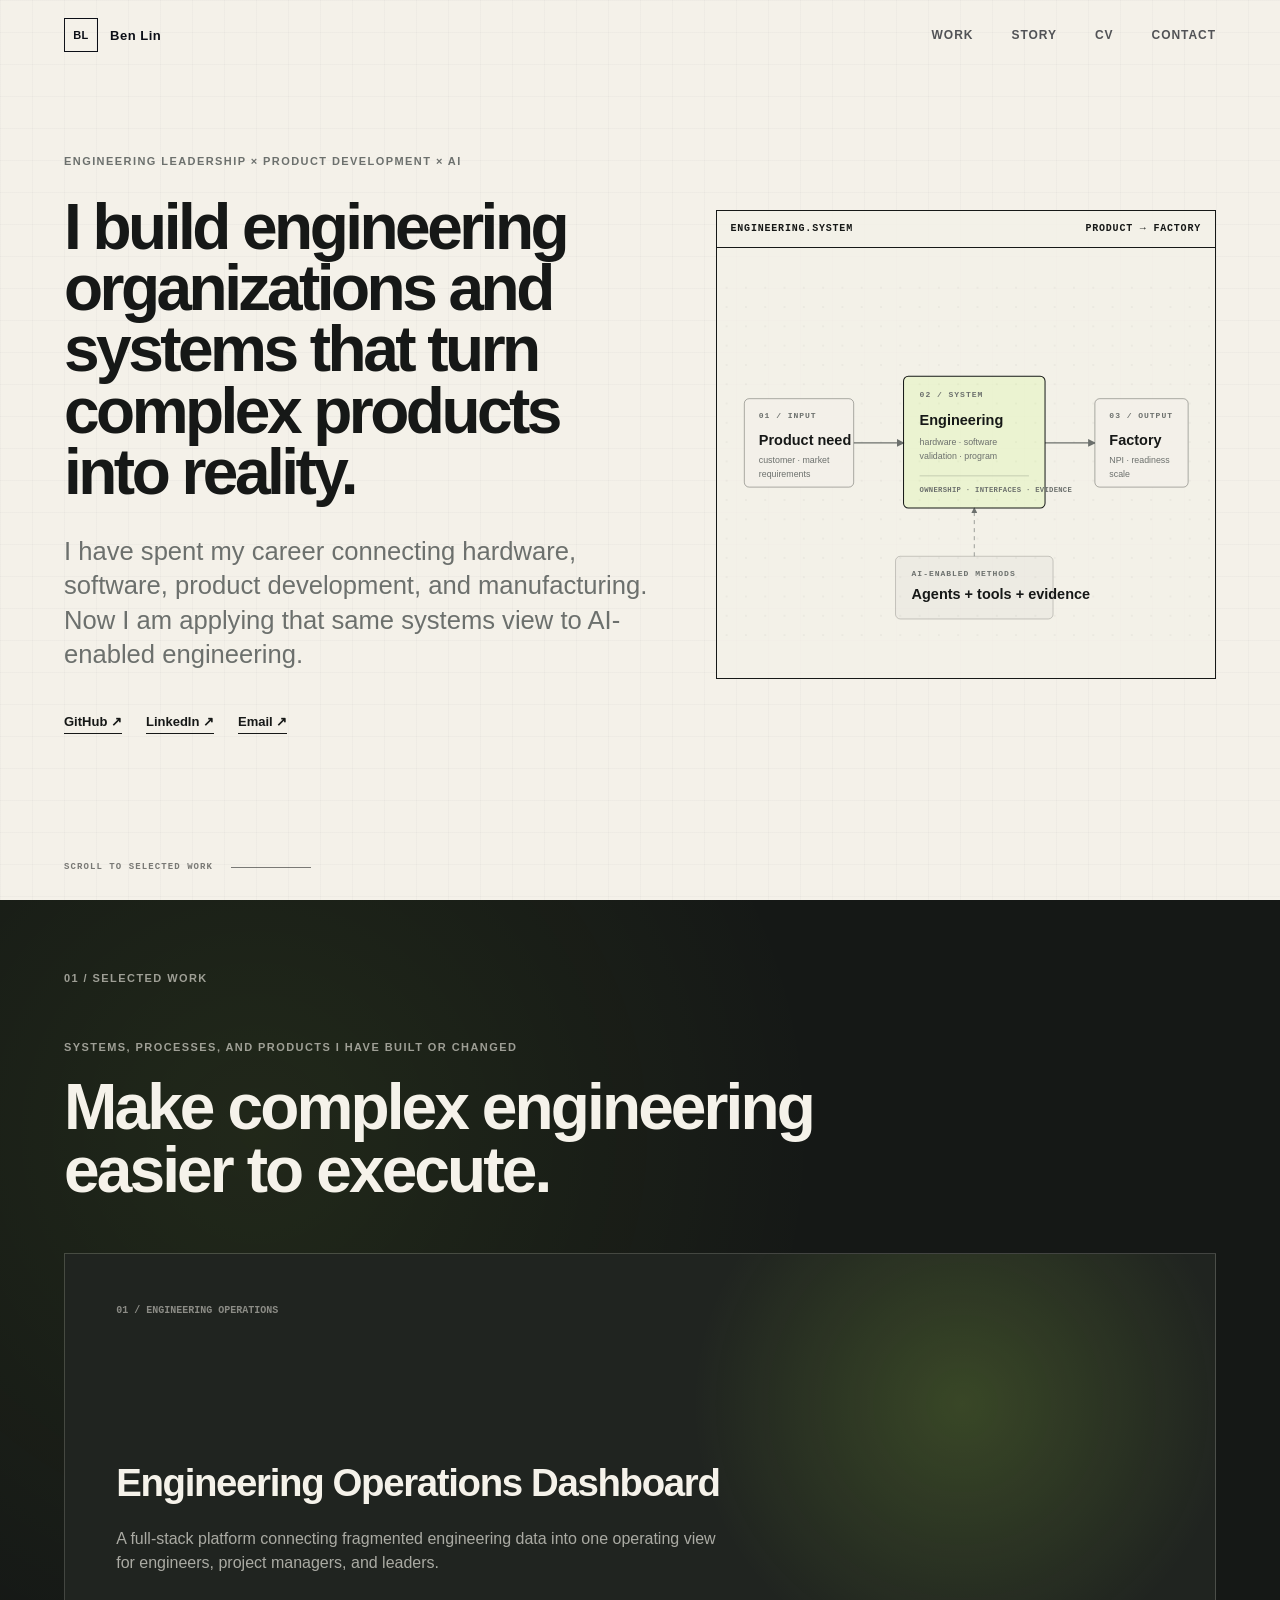
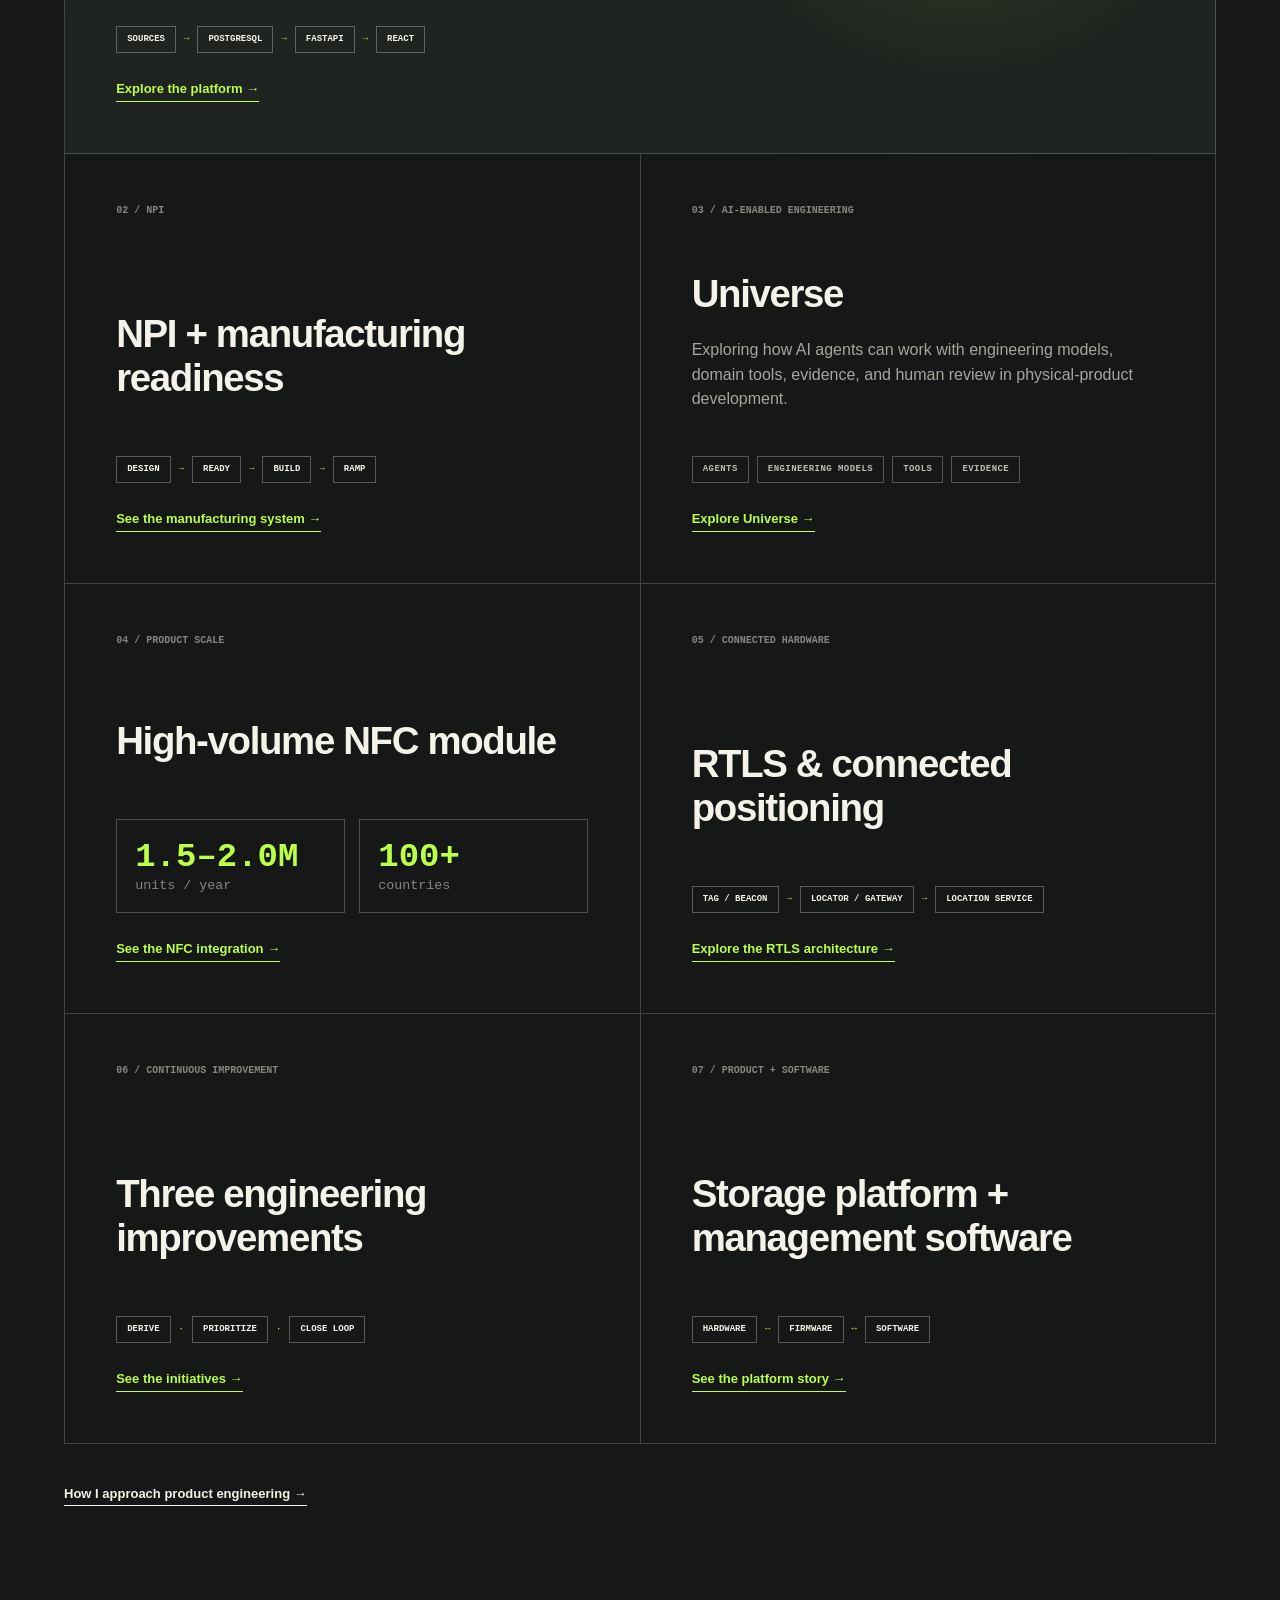
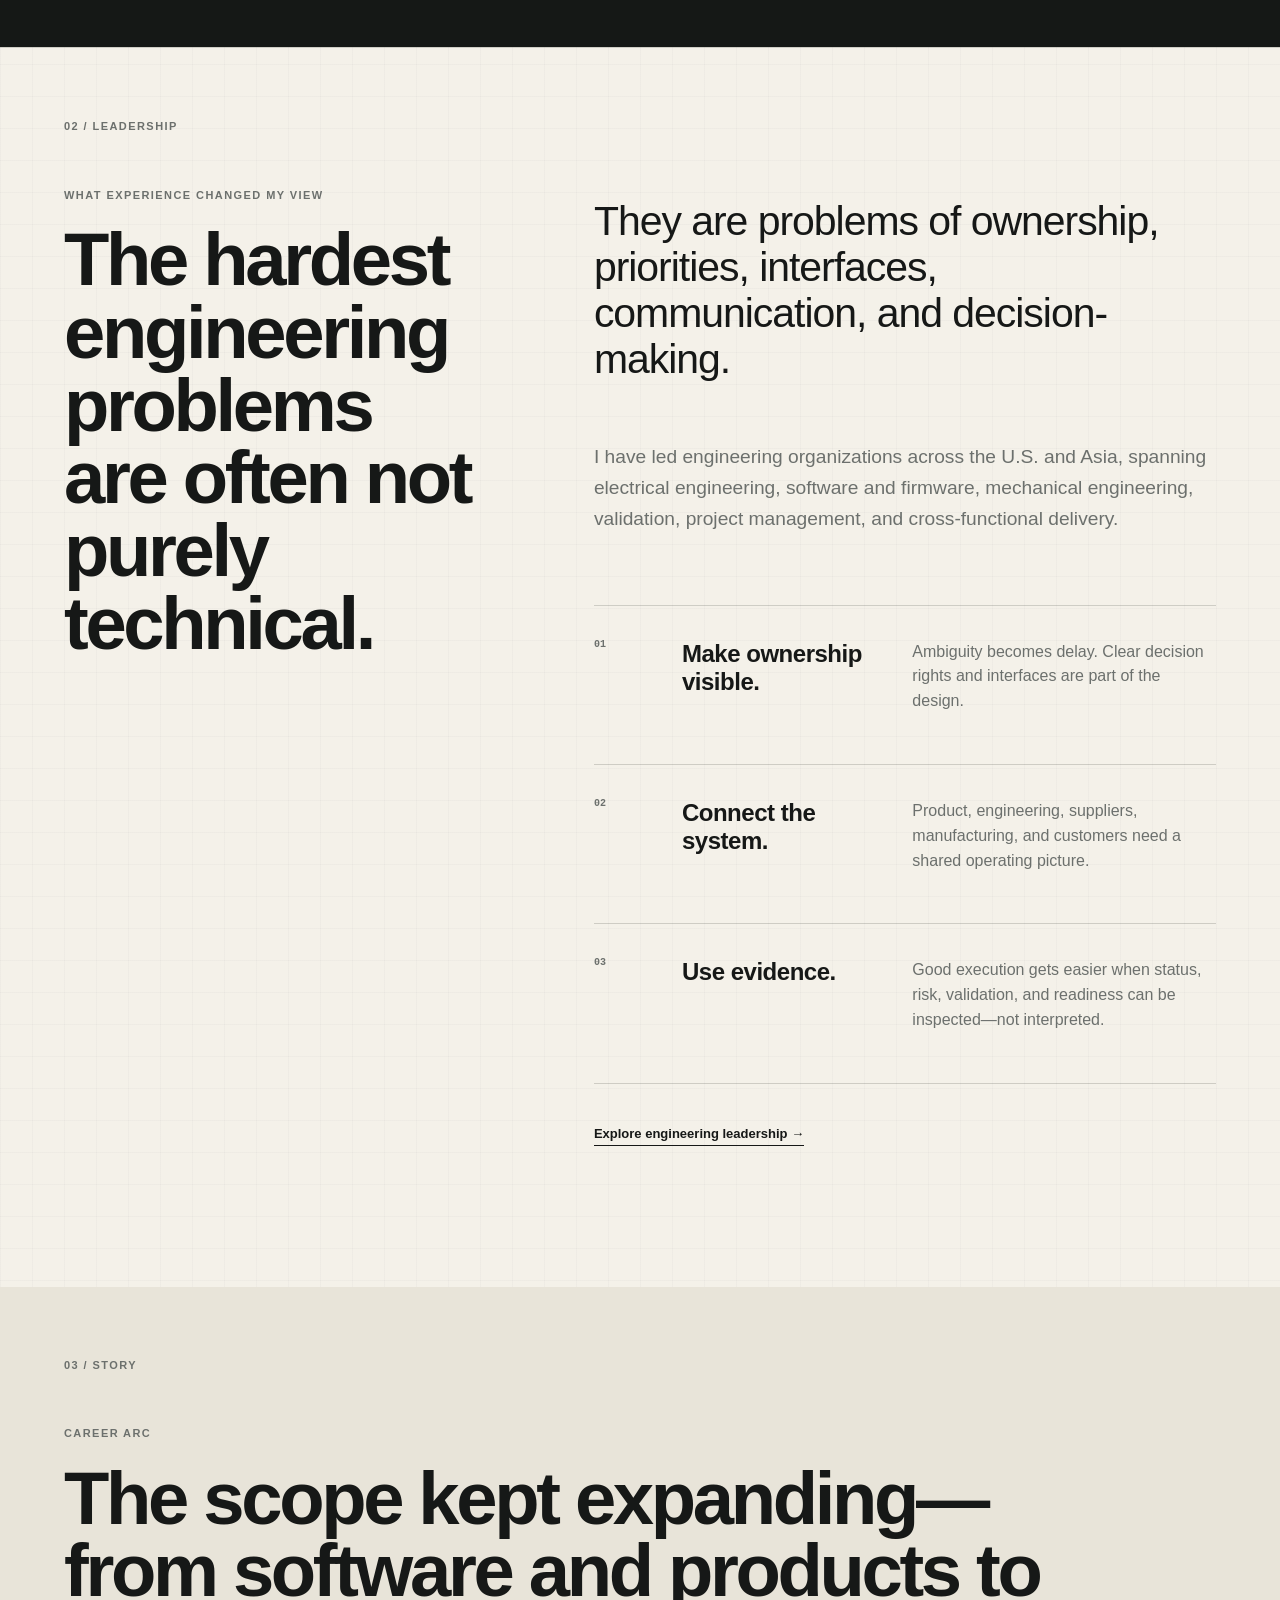
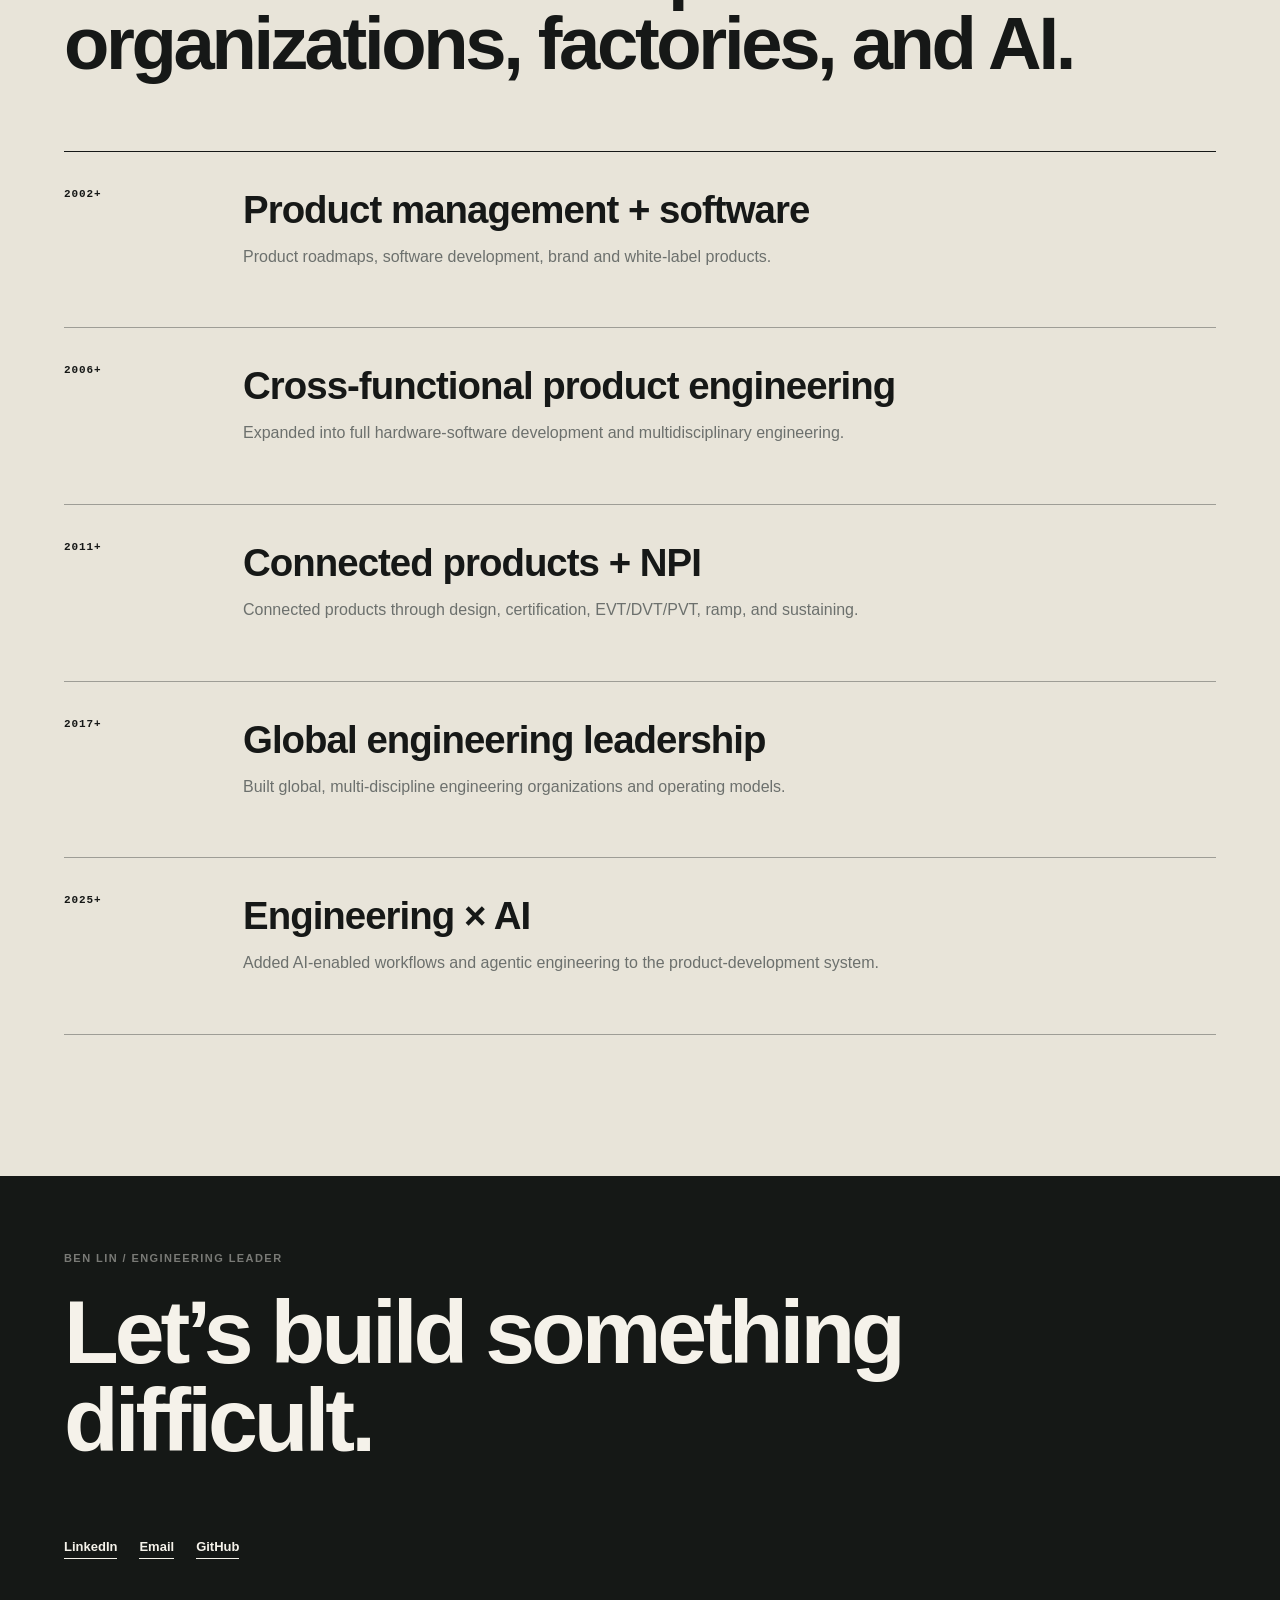
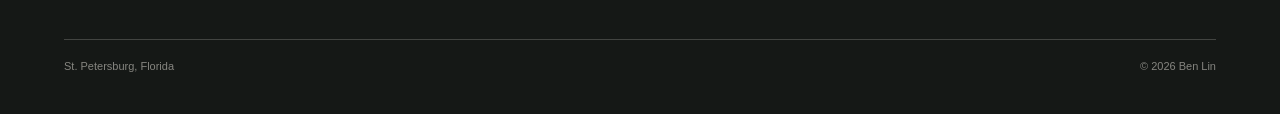
==== commit 09d49814: "Merge pull request #4 from benlatrobe/portfolio-story-refine Refine portfolio story and proof hierar" ====
--- a/index.html
+++ b/index.html
@@ -28,8 +28,7 @@
     "description": "Engineering leader working across product development, manufacturing, and AI-enabled engineering.",
     "sameAs": [
       "https://github.com/benlatrobe",
-      "https://www.linkedin.com/in/ben-lin-director-of-engineering/",
-      "https://x.com/benlatrobe"
+      "https://www.linkedin.com/in/ben-lin-director-of-engineering/"
     ],
     "knowsAbout": [
       "Engineering Leadership",
@@ -72,7 +71,6 @@
           <div class="hero-links" aria-label="Profile links">
             <a href="https://github.com/benlatrobe" target="_blank" rel="noreferrer">GitHub ↗</a>
             <a href="https://www.linkedin.com/in/ben-lin-director-of-engineering/" target="_blank" rel="noreferrer">LinkedIn ↗</a>
-            <a href="https://x.com/benlatrobe" target="_blank" rel="noreferrer">X ↗</a>
             <a href="mailto:benlatrobe@gmail.com">Email ↗</a>
           </div>
         </div>
@@ -157,18 +155,9 @@
 
       <div class="work-grid">
         <article class="work-card work-card-featured reveal">
-          <span class="card-number">01 / AI-ENABLED ENGINEERING</span>
-          <h3>Universe</h3>
-          <p>A personal side project exploring how AI agents can work with engineering models, domain tools, evidence, and human review in physical-product development.</p>
-          <div class="project-tags">
-            <span>agents</span><span>engineering models</span><span>tools</span><span>evidence</span>
-          </div>
-          <a class="project-link" href="ai-engineering.html">Explore →</a>
-        </article>
-
-        <article class="work-card reveal">
-          <span class="card-number">02 / ENGINEERING OPERATIONS</span>
+          <span class="card-number">01 / ENGINEERING OPERATIONS</span>
           <h3>Engineering Operations Dashboard</h3>
+          <p>A full-stack platform connecting fragmented engineering data into one operating view for engineers, project managers, and leaders.</p>
           <div class="work-mini-flow" aria-label="Engineering operations architecture">
             <span>SOURCES</span><i>→</i><span>POSTGRESQL</span><i>→</i><span>FASTAPI</span><i>→</i><span>REACT</span>
           </div>
@@ -176,12 +165,22 @@
         </article>
 
         <article class="work-card reveal">
-          <span class="card-number">03 / NPI</span>
+          <span class="card-number">02 / NPI</span>
           <h3>NPI + manufacturing readiness</h3>
           <div class="work-mini-flow" aria-label="NPI build readiness flow">
             <span>DESIGN</span><i>→</i><span>READY</span><i>→</i><span>BUILD</span><i>→</i><span>RAMP</span>
           </div>
           <a class="project-link" href="npi-readiness.html">See the manufacturing system →</a>
+        </article>
+
+        <article class="work-card reveal">
+          <span class="card-number">03 / AI-ENABLED ENGINEERING</span>
+          <h3>Universe</h3>
+          <p>Exploring how AI agents can work with engineering models, domain tools, evidence, and human review in physical-product development.</p>
+          <div class="project-tags">
+            <span>agents</span><span>engineering models</span><span>tools</span><span>evidence</span>
+          </div>
+          <a class="project-link" href="ai-engineering.html">Explore Universe →</a>
         </article>
 
         <article class="work-card reveal">
@@ -220,6 +219,9 @@
           </div>
           <a class="project-link" href="storage-platform.html">See the platform story →</a>
         </article>
+      </div>
+      <div class="hero-links reveal">
+        <a href="product-engineering.html">How I approach product engineering →</a>
       </div>
     </section>
 
@@ -255,6 +257,9 @@
               <p>Good execution gets easier when status, risk, validation, and readiness can be inspected—not interpreted.</p>
             </div>
           </div>
+          <div class="hero-links reveal">
+            <a href="engineering-leadership.html">Explore engineering leadership →</a>
+          </div>
         </div>
       </div>
     </section>
@@ -324,7 +329,6 @@
       <a href="https://www.linkedin.com/in/ben-lin-director-of-engineering/" target="_blank" rel="noreferrer">LinkedIn</a>
       <a href="mailto:benlatrobe@gmail.com">Email</a>
       <a href="https://github.com/benlatrobe" target="_blank" rel="noreferrer">GitHub</a>
-      <a href="https://x.com/benlatrobe" target="_blank" rel="noreferrer">X</a>
     </div>
     <div class="footer-meta">
       <span>St. Petersburg, Florida</span>
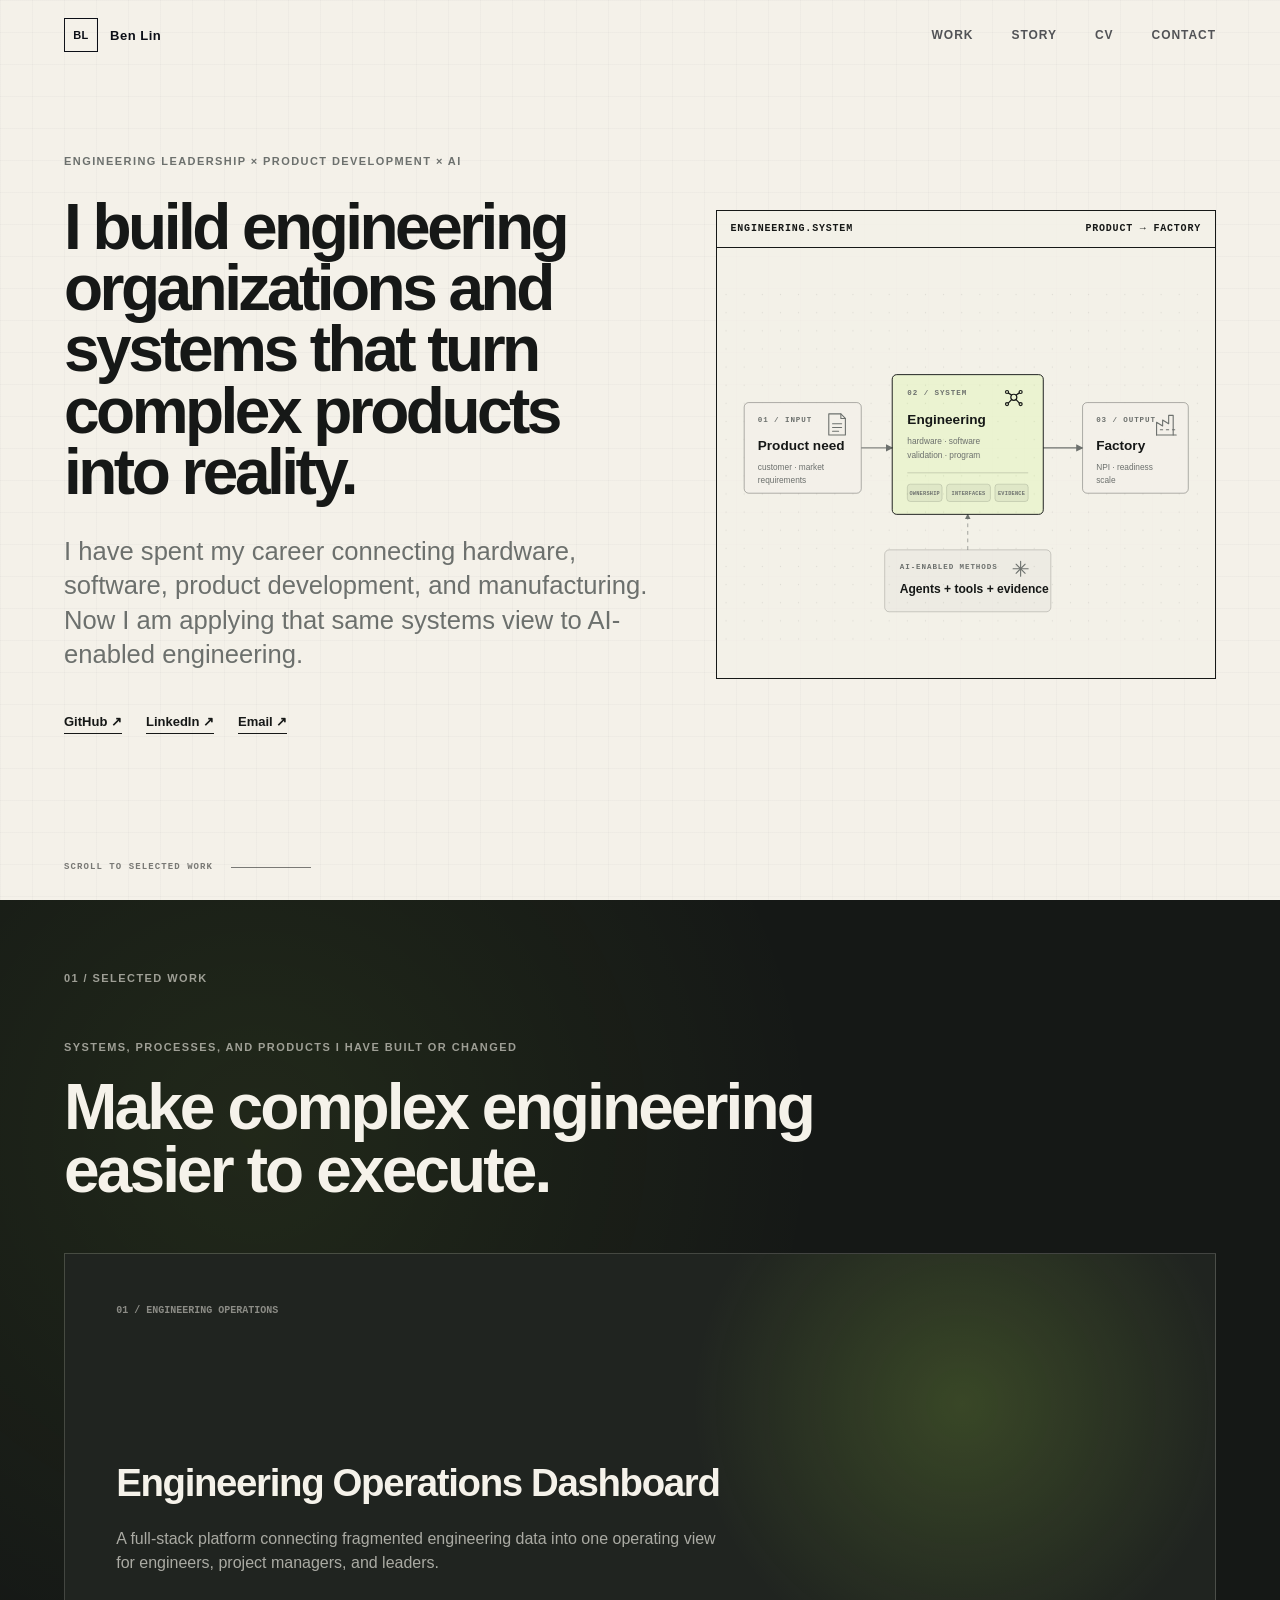
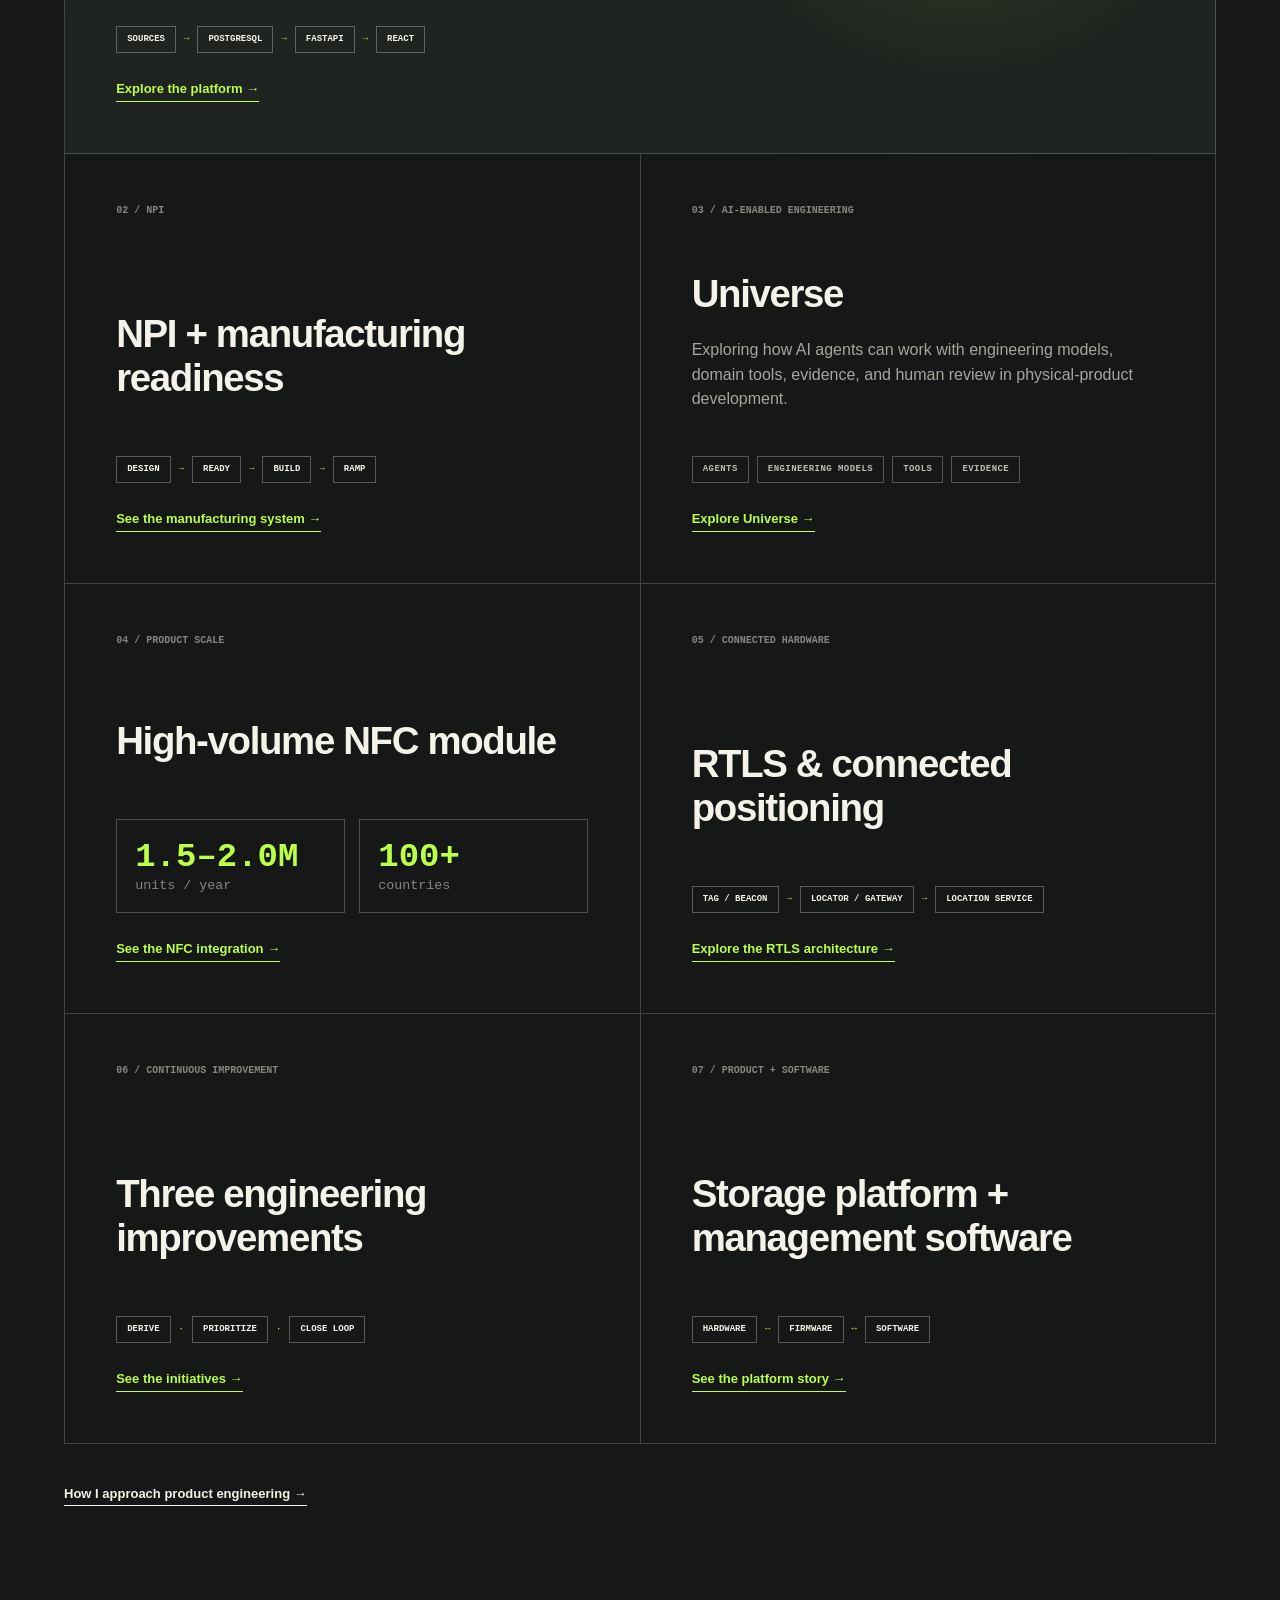
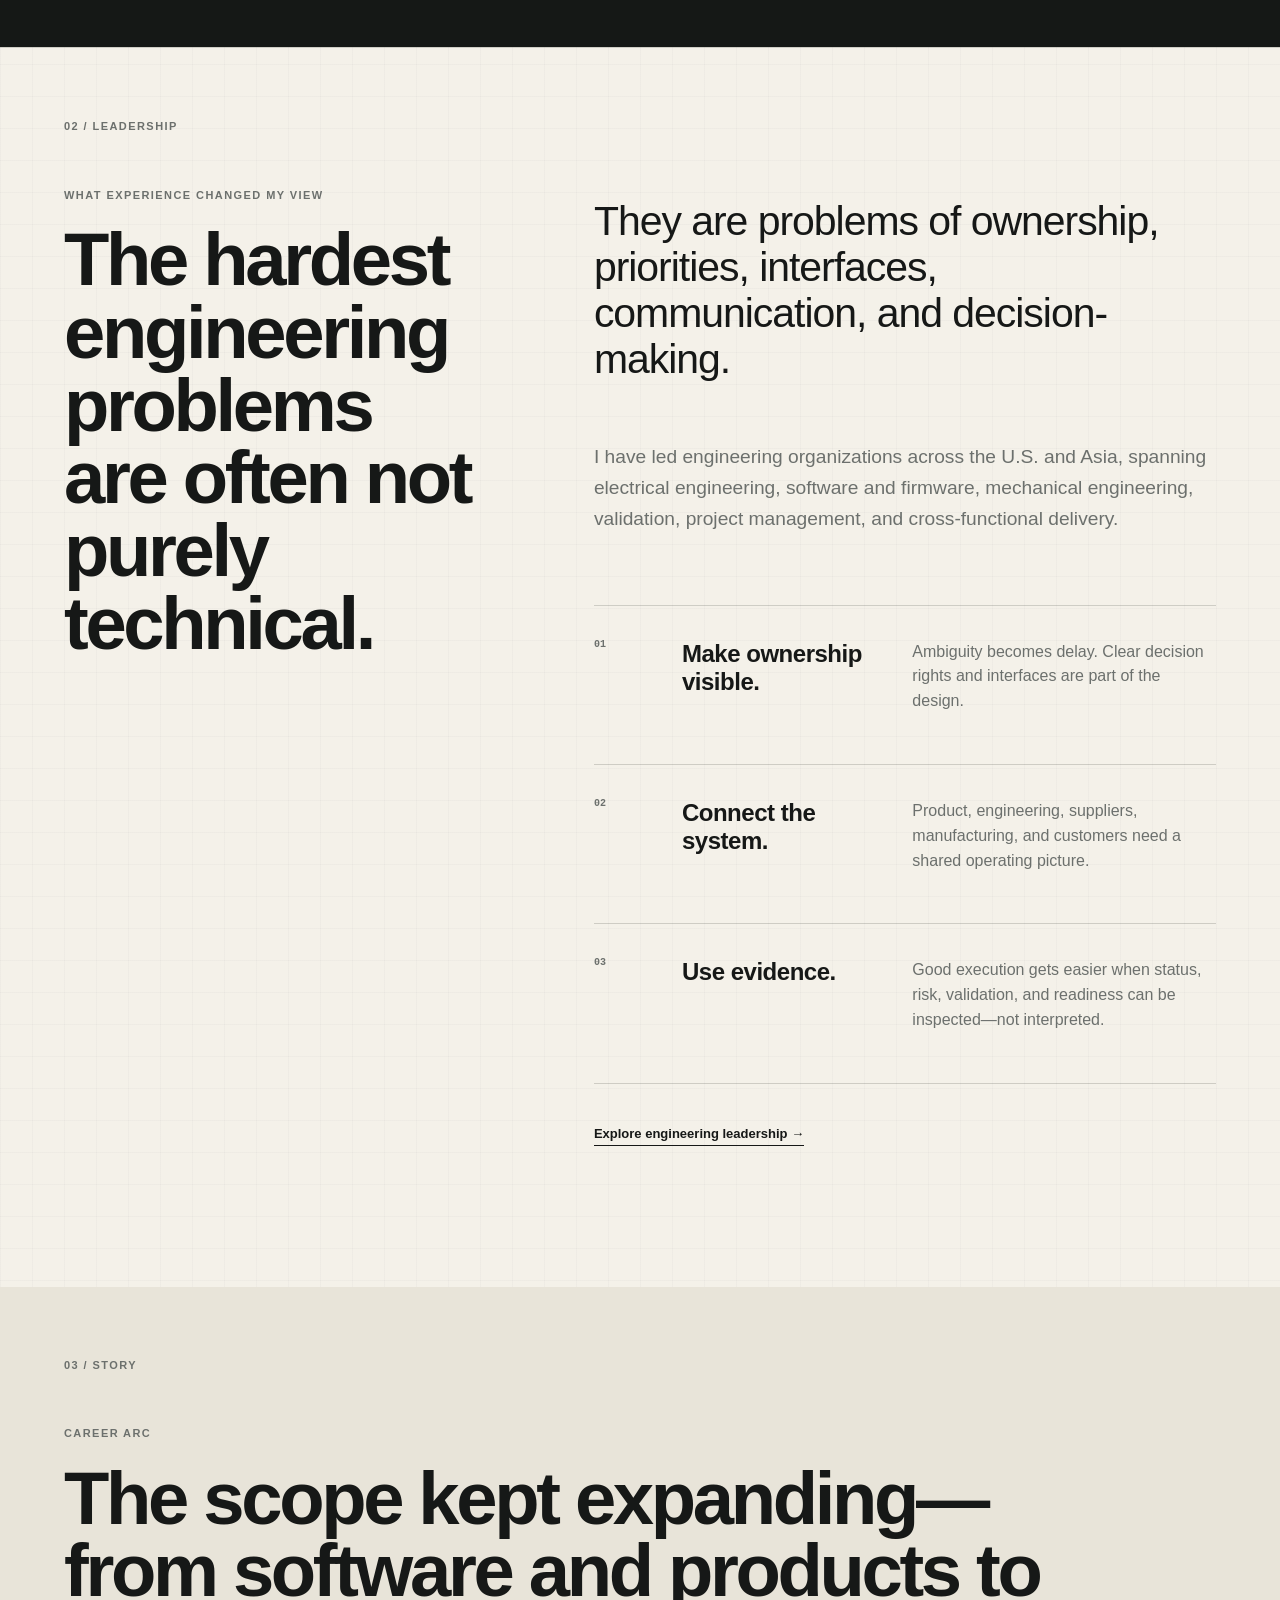
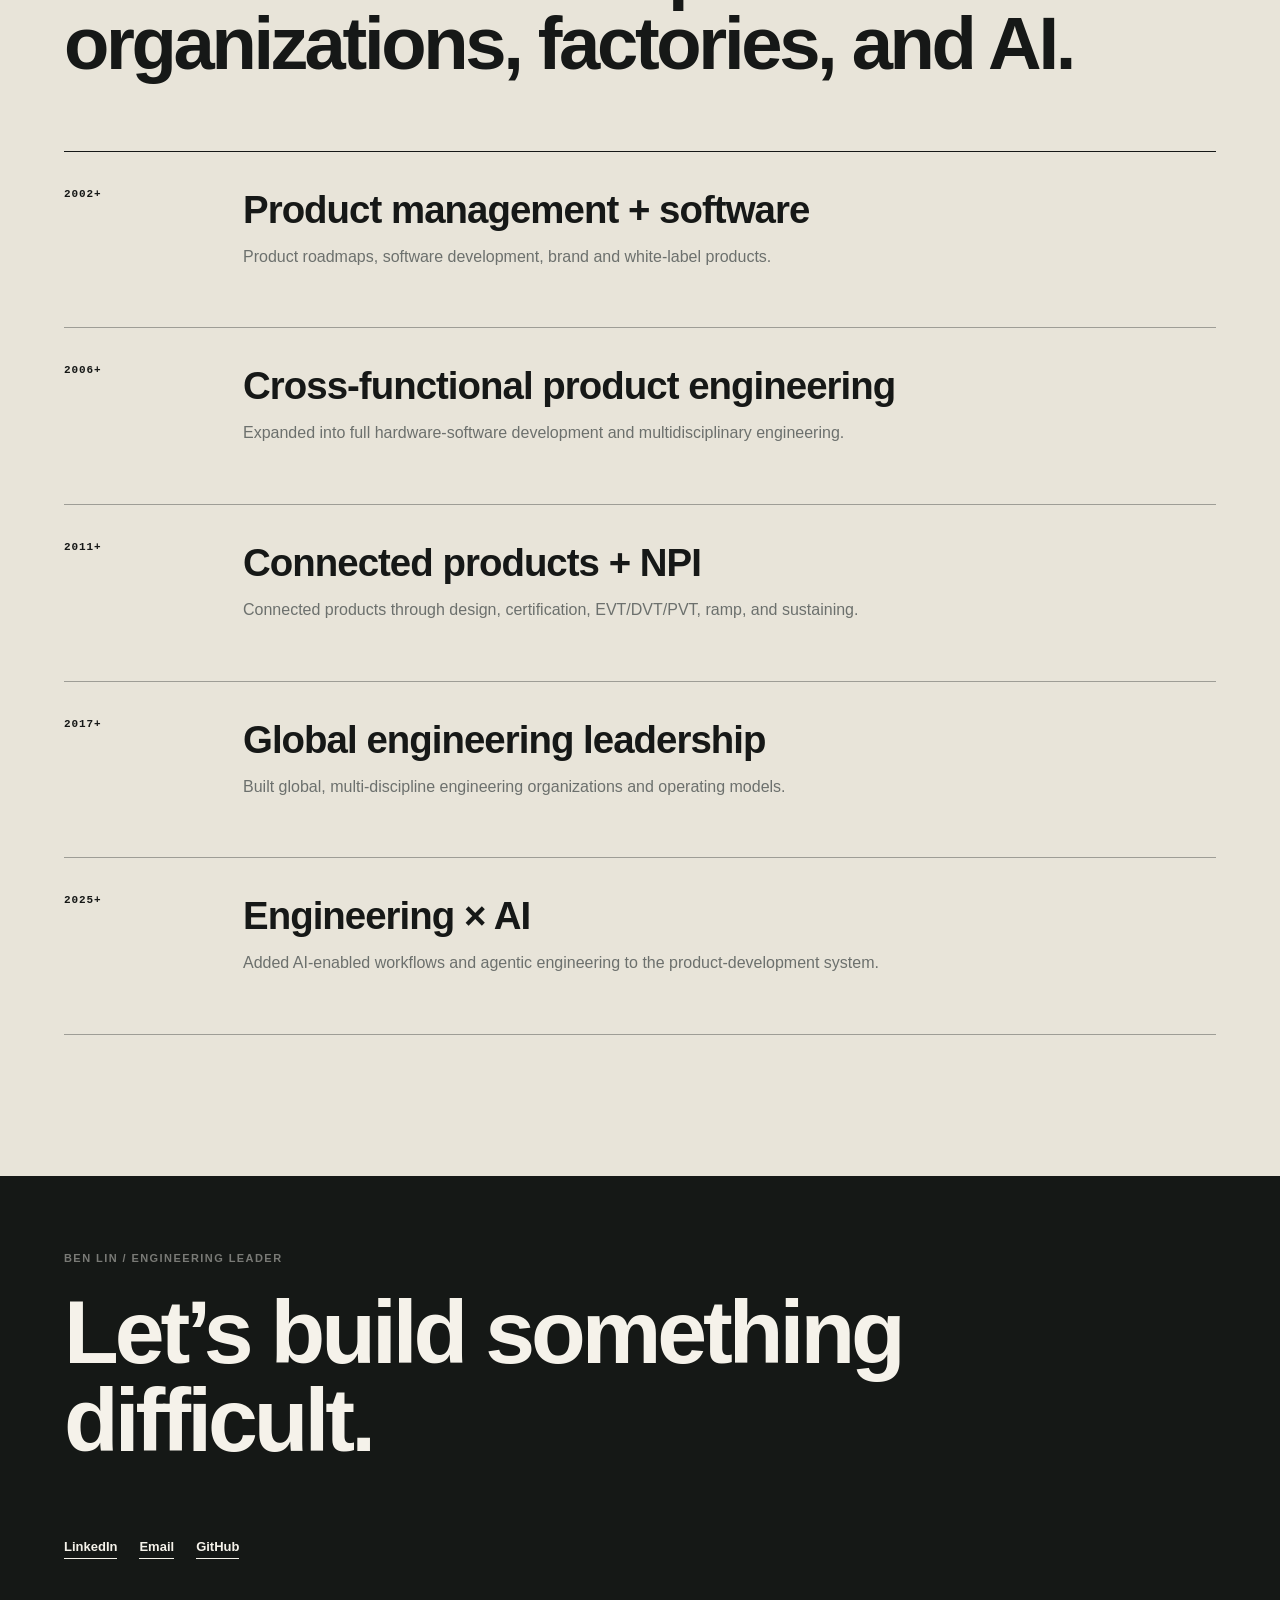
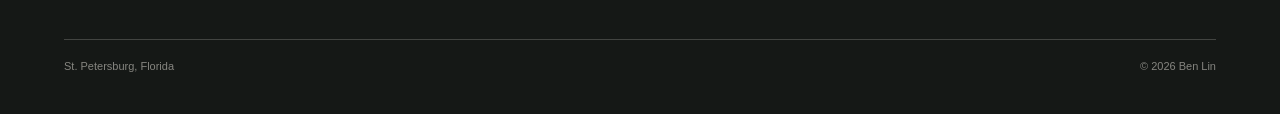
==== commit 410f0450: "Refine homepage engineering system diagram" ====
--- a/index.html
+++ b/index.html
@@ -82,7 +82,7 @@
               <span>PRODUCT → FACTORY</span>
             </div>
             <div class="editorial-diagram home-system-diagram">
-              <svg viewBox="0 0 620 460" role="img" aria-labelledby="home-diagram-title home-diagram-desc">
+              <svg viewBox="0 0 660 470" role="img" aria-labelledby="home-diagram-title home-diagram-desc">
                 <title id="home-diagram-title">Ben Lin engineering system</title>
                 <desc id="home-diagram-desc">Customer and product needs move into a multidisciplinary engineering system and then into factory readiness. AI-enabled engineering methods support the engineering system with agents, tools, and evidence.</desc>
                 <defs>
@@ -92,47 +92,72 @@
                   <marker id="homeArrow" markerWidth="7" markerHeight="7" refX="6" refY="3.5" orient="auto">
                     <path d="M0,0 L7,3.5 L0,7 Z" fill="#6c706d"></path>
                   </marker>
-                  <marker id="homeArrowAccent" markerWidth="7" markerHeight="7" refX="6" refY="3.5" orient="auto">
-                    <path d="M0,0 L7,3.5 L0,7 Z" fill="#161817"></path>
-                  </marker>
                 </defs>
 
-                <rect x="0" y="0" width="620" height="460" fill="url(#homeDots)"></rect>
-
-                <path class="dd-connector" d="M170 205 H232" marker-end="url(#homeArrow)"></path>
-                <path class="dd-connector" d="M408 205 H470" marker-end="url(#homeArrow)"></path>
-                <path class="dd-connector-dashed" d="M320 346 V286" marker-end="url(#homeArrow)"></path>
+                <rect x="0" y="0" width="660" height="470" fill="url(#homeDots)"></rect>
+
+                <path class="dd-connector" d="M191 215 H232" marker-end="url(#homeArrow)"></path>
+                <path class="dd-connector" d="M432 215 H484" marker-end="url(#homeArrow)"></path>
+                <path class="dd-connector-dashed" d="M332 350 V303" marker-end="url(#homeArrow)"></path>
 
                 <g>
-                  <rect class="dd-node" x="34" y="150" width="136" height="110" rx="6"></rect>
-                  <text class="dd-eyebrow" x="52" y="174">01 / INPUT</text>
-                  <text class="dd-title" x="52" y="207">Product need</text>
-                  <text class="dd-copy" x="52" y="230">customer · market</text>
-                  <text class="dd-copy" x="52" y="247">requirements</text>
+                  <rect class="dd-node" x="36" y="155" width="155" height="120" rx="6"></rect>
+                  <text class="dd-eyebrow" x="54" y="181">01 / INPUT</text>
+                  <g class="dd-icon-muted" transform="translate(148 170)">
+                    <path d="M0 0 H16 L22 6 V28 H0 Z"></path>
+                    <path d="M16 0 V6 H22"></path>
+                    <path d="M5 13 H17 M5 18 H17 M5 23 H13"></path>
+                  </g>
+                  <text class="dd-title" x="54" y="218">Product need</text>
+                  <text class="dd-copy" x="54" y="244">customer · market</text>
+                  <text class="dd-copy" x="54" y="261">requirements</text>
                 </g>
 
                 <g>
-                  <rect class="dd-node-accent" x="232" y="122" width="176" height="164" rx="6"></rect>
-                  <text class="dd-eyebrow" x="252" y="148">02 / SYSTEM</text>
-                  <text class="dd-title" x="252" y="183">Engineering</text>
-                  <text class="dd-copy" x="252" y="208">hardware · software</text>
-                  <text class="dd-copy" x="252" y="225">validation · program</text>
-                  <line class="dd-rule" x1="252" y1="246" x2="388" y2="246"></line>
-                  <text class="dd-tech" x="252" y="266">OWNERSHIP · INTERFACES · EVIDENCE</text>
+                  <rect class="dd-node-accent" x="232" y="118" width="200" height="185" rx="6"></rect>
+                  <text class="dd-eyebrow" x="252" y="145">02 / SYSTEM</text>
+                  <g class="dd-icon" transform="translate(382 137)">
+                    <circle cx="11" cy="11" r="4"></circle>
+                    <circle cx="2" cy="4" r="2"></circle>
+                    <circle cx="20" cy="4" r="2"></circle>
+                    <circle cx="2" cy="20" r="2"></circle>
+                    <circle cx="20" cy="20" r="2"></circle>
+                    <path d="M4 5.5 L8 8 M18 5.5 L14 8 M4 18.5 L8 14 M18 18.5 L14 14"></path>
+                  </g>
+                  <text class="dd-title" x="252" y="184">Engineering</text>
+                  <text class="dd-copy" x="252" y="210">hardware · software</text>
+                  <text class="dd-copy" x="252" y="228">validation · program</text>
+                  <line class="dd-rule" x1="252" y1="248" x2="412" y2="248"></line>
+
+                  <rect class="dd-focal-chip" x="252" y="263" width="46" height="23" rx="4"></rect>
+                  <rect class="dd-focal-chip" x="304" y="263" width="58" height="23" rx="4"></rect>
+                  <rect class="dd-focal-chip" x="368" y="263" width="44" height="23" rx="4"></rect>
+                  <text class="dd-focal-chip-text" x="275" y="278" text-anchor="middle">OWNERSHIP</text>
+                  <text class="dd-focal-chip-text" x="333" y="278" text-anchor="middle">INTERFACES</text>
+                  <text class="dd-focal-chip-text" x="390" y="278" text-anchor="middle">EVIDENCE</text>
                 </g>
 
                 <g>
-                  <rect class="dd-node" x="470" y="150" width="116" height="110" rx="6"></rect>
-                  <text class="dd-eyebrow" x="488" y="174">03 / OUTPUT</text>
-                  <text class="dd-title" x="488" y="207">Factory</text>
-                  <text class="dd-copy" x="488" y="230">NPI · readiness</text>
-                  <text class="dd-copy" x="488" y="247">scale</text>
+                  <rect class="dd-node" x="484" y="155" width="140" height="120" rx="6"></rect>
+                  <text class="dd-eyebrow" x="502" y="181">03 / OUTPUT</text>
+                  <g class="dd-icon-muted" transform="translate(582 170)">
+                    <path d="M0 28 V11 L8 16 V8 L16 13 V2 H22 V28"></path>
+                    <path d="M0 28 H26"></path>
+                    <path d="M5 21 H8 M13 21 H16 M21 21 H24"></path>
+                  </g>
+                  <text class="dd-title" x="502" y="218">Factory</text>
+                  <text class="dd-copy" x="502" y="244">NPI · readiness</text>
+                  <text class="dd-copy" x="502" y="261">scale</text>
                 </g>
 
                 <g>
-                  <rect class="dd-node-soft" x="222" y="346" width="196" height="78" rx="6"></rect>
-                  <text class="dd-eyebrow" x="242" y="371">AI-ENABLED METHODS</text>
-                  <text class="dd-title" x="242" y="399">Agents + tools + evidence</text>
+                  <rect class="dd-node-soft" x="222" y="350" width="220" height="82" rx="6"></rect>
+                  <text class="dd-eyebrow" x="242" y="376">AI-ENABLED METHODS</text>
+                  <g class="dd-icon-muted" transform="translate(392 365)">
+                    <path d="M10 0 V20 M0 10 H20"></path>
+                    <path d="M4 4 L16 16 M16 4 L4 16"></path>
+                  </g>
+                  <text class="dd-title" x="242" y="407" style="font-size:16px">Agents + tools + evidence</text>
                 </g>
               </svg>
             </div>
--- a/styles.css
+++ b/styles.css
@@ -11859,6 +11859,49 @@
   fill: var(--ink);
 }
 
+.editorial-diagram .dd-icon,
+.editorial-diagram .dd-icon-muted,
+.editorial-diagram .dd-icon-accent {
+  fill: none;
+  stroke-linecap: round;
+  stroke-linejoin: round;
+}
+
+.editorial-diagram .dd-icon {
+  stroke: var(--ink);
+  stroke-width: 1.6;
+}
+
+.editorial-diagram .dd-icon-muted {
+  stroke: var(--muted);
+  stroke-width: 1.45;
+}
+
+.editorial-diagram .dd-icon-accent {
+  stroke: var(--accent);
+  stroke-width: 1.7;
+}
+
+.editorial-diagram.diagram-dark .dd-icon {
+  stroke: var(--light);
+}
+
+.editorial-diagram.diagram-dark .dd-icon-muted {
+  stroke: rgba(245,242,234,.62);
+}
+
+.editorial-diagram .dd-focal-chip {
+  fill: rgba(22,24,23,.055);
+  stroke: rgba(22,24,23,.22);
+  stroke-width: .8;
+}
+
+.editorial-diagram .dd-focal-chip-text {
+  fill: var(--muted);
+  font: 700 7px/1 ui-monospace, SFMono-Regular, Menlo, monospace;
+  letter-spacing: .045em;
+}
+
 .home-system-diagram {
   border: 0;
 }
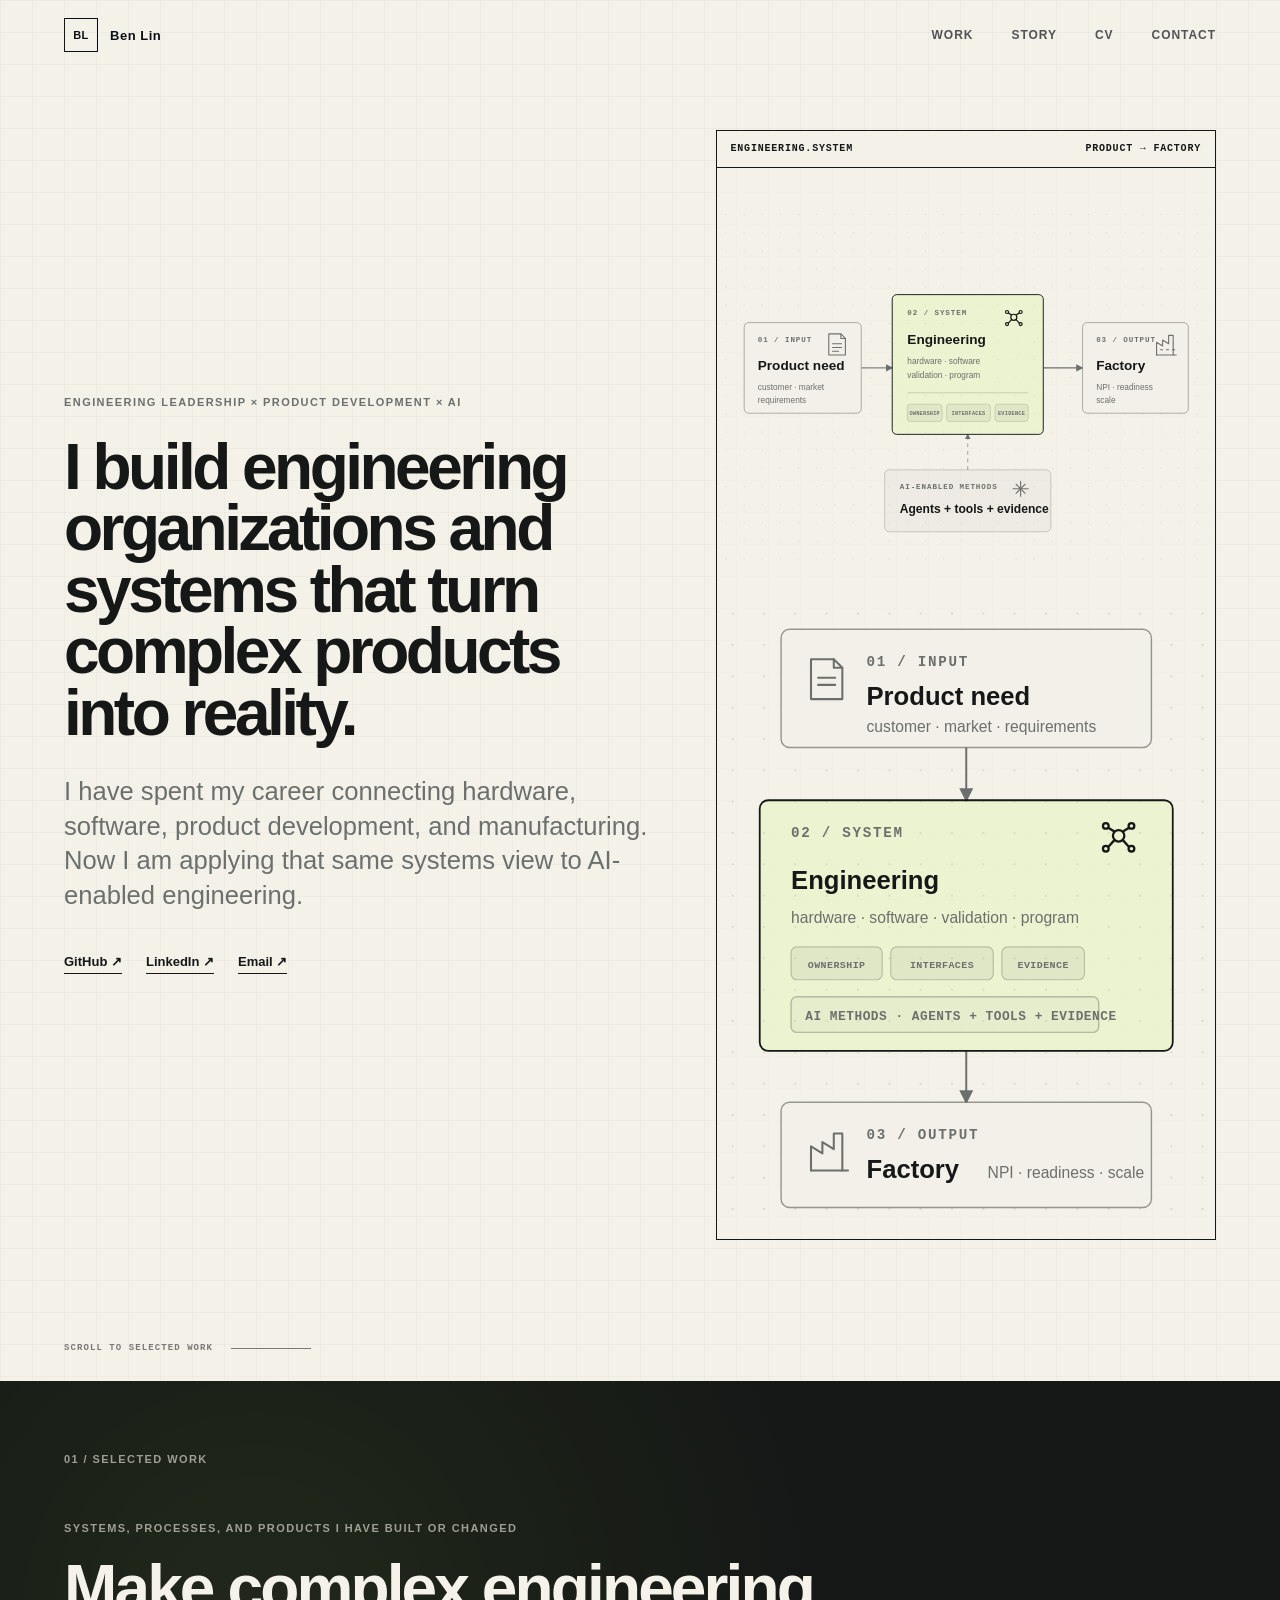
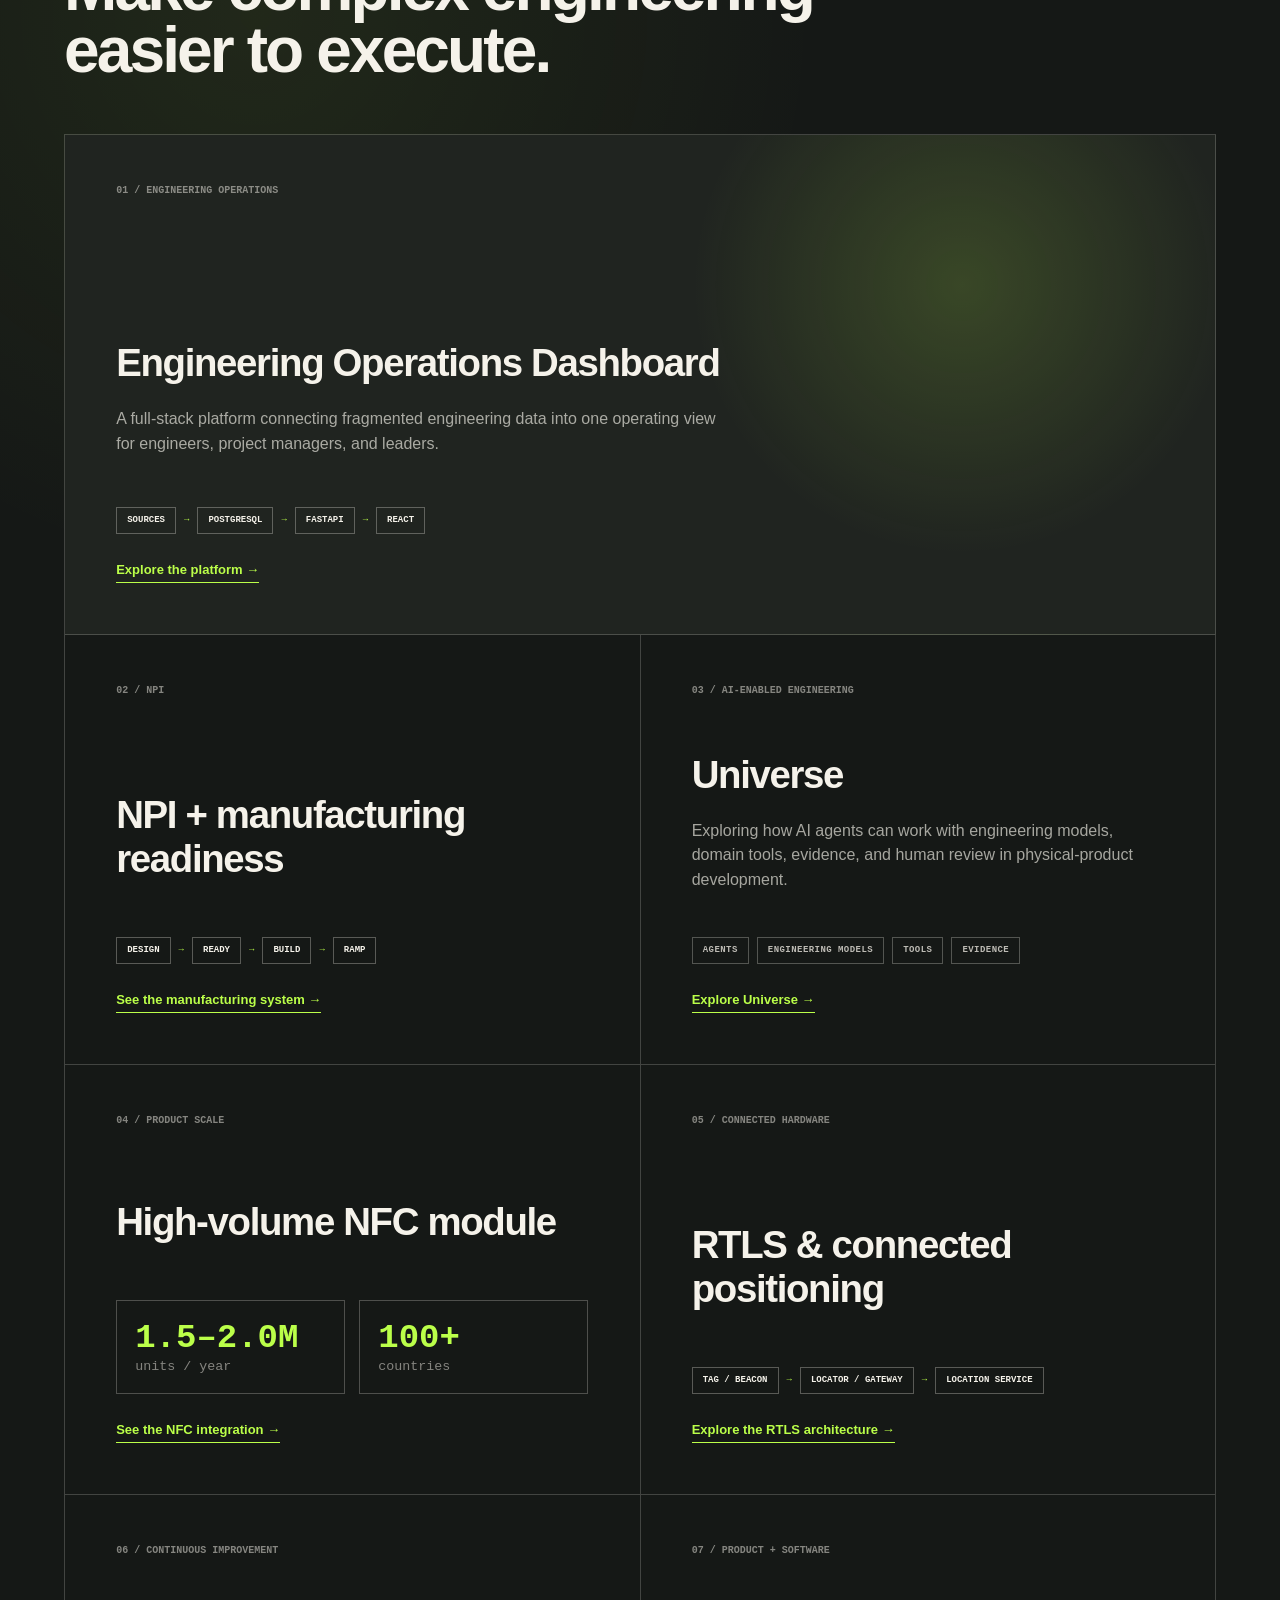
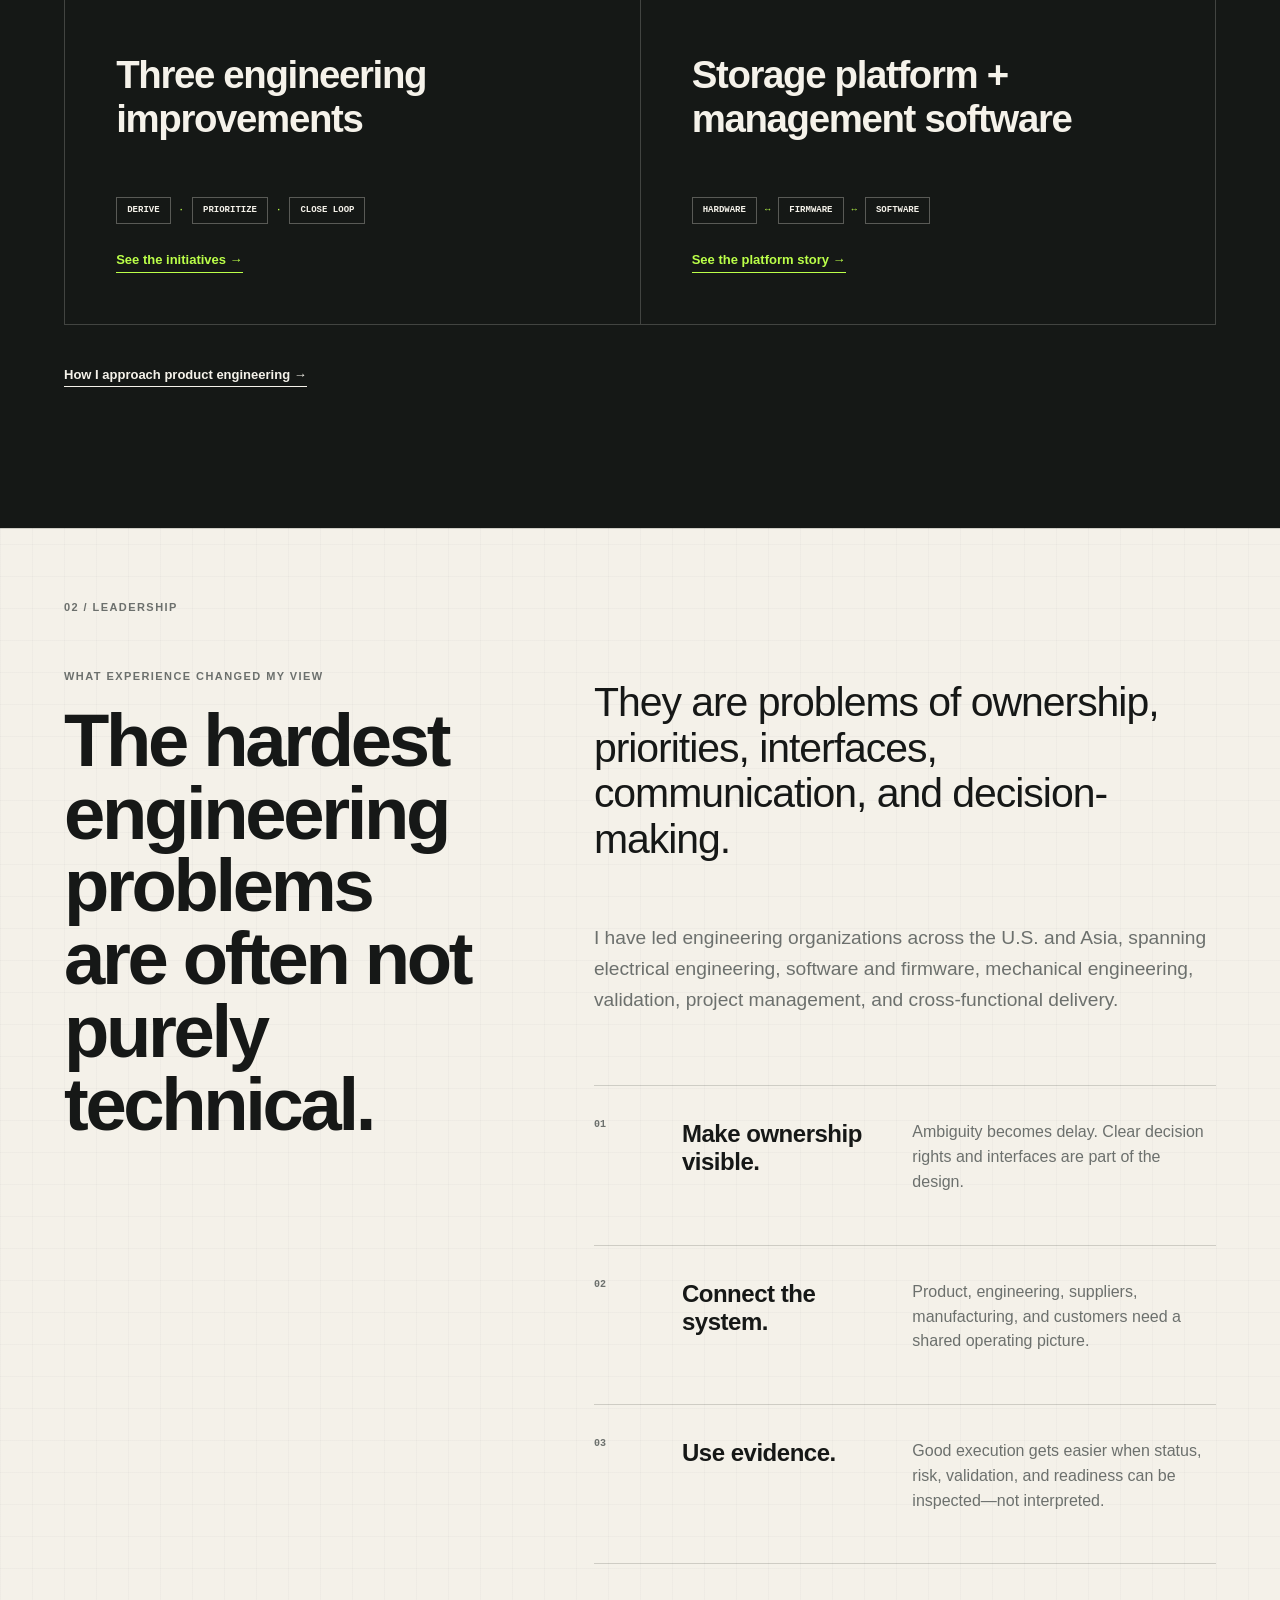
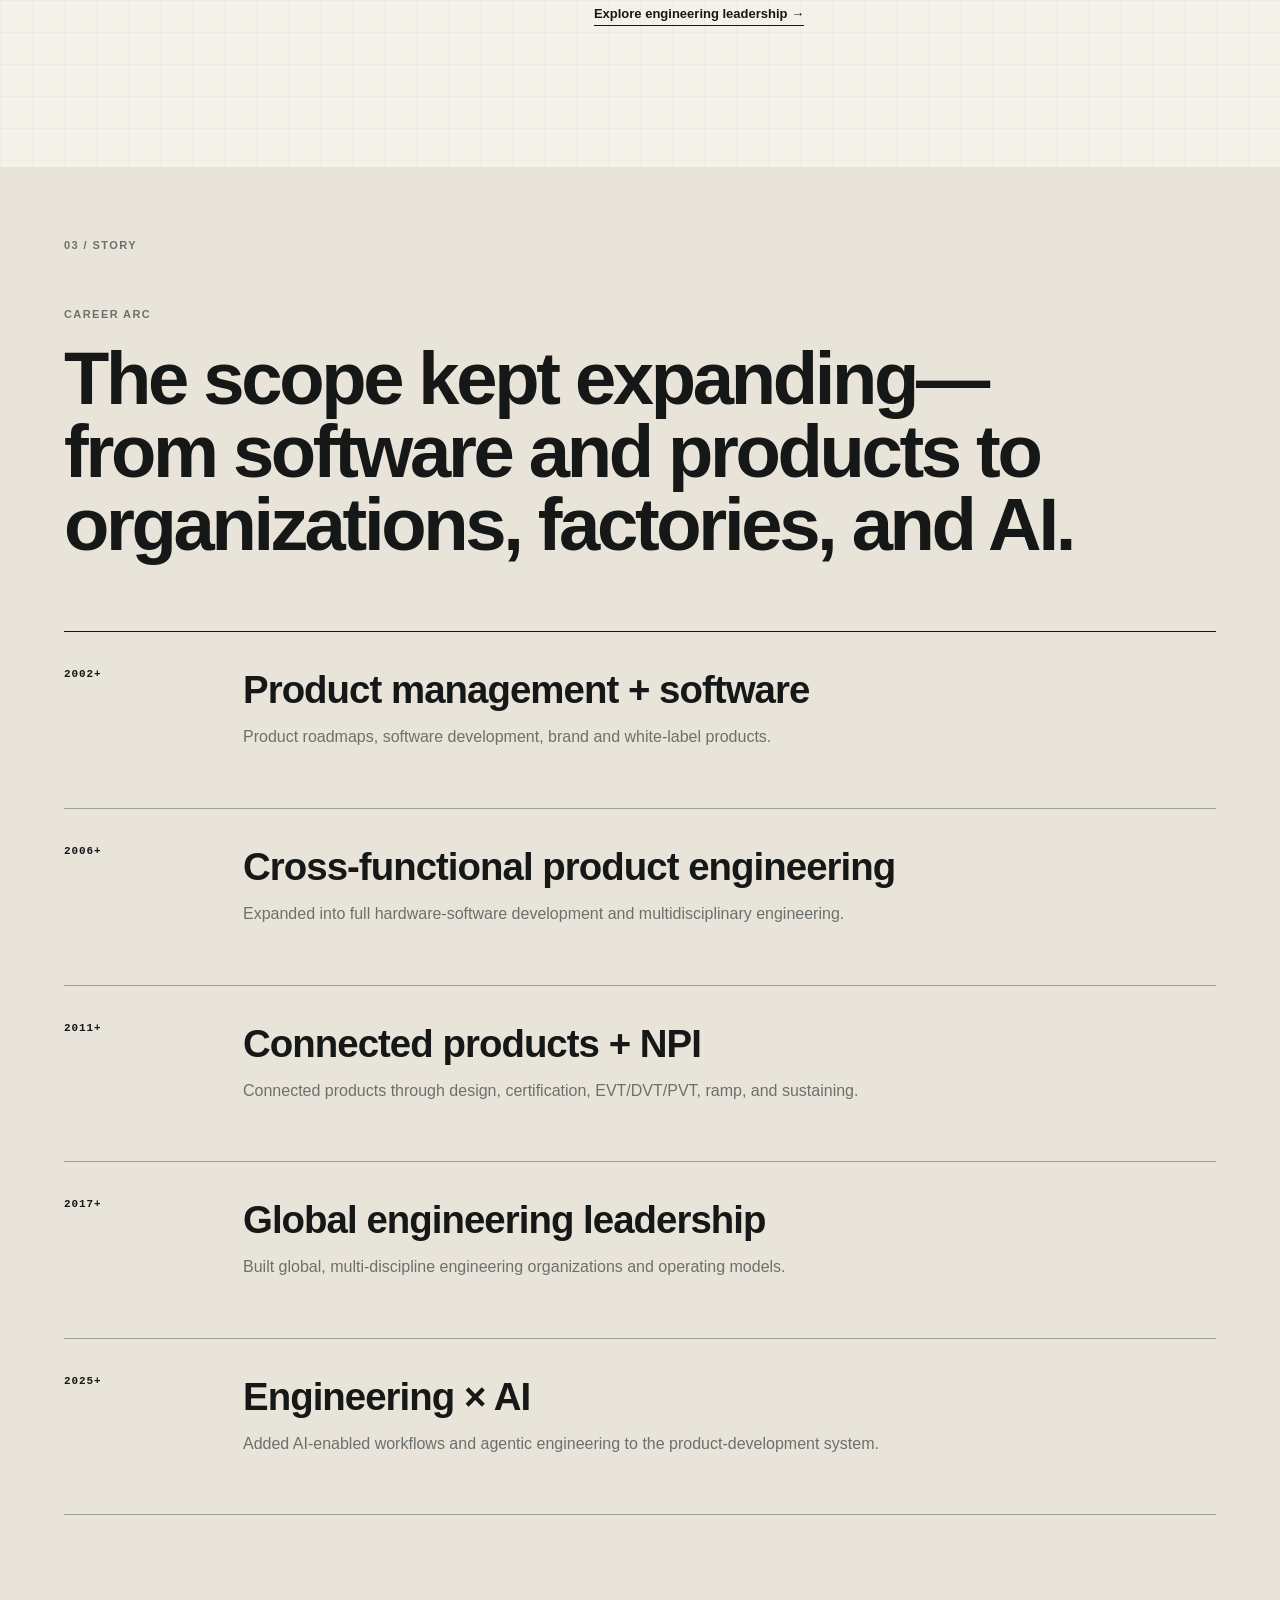
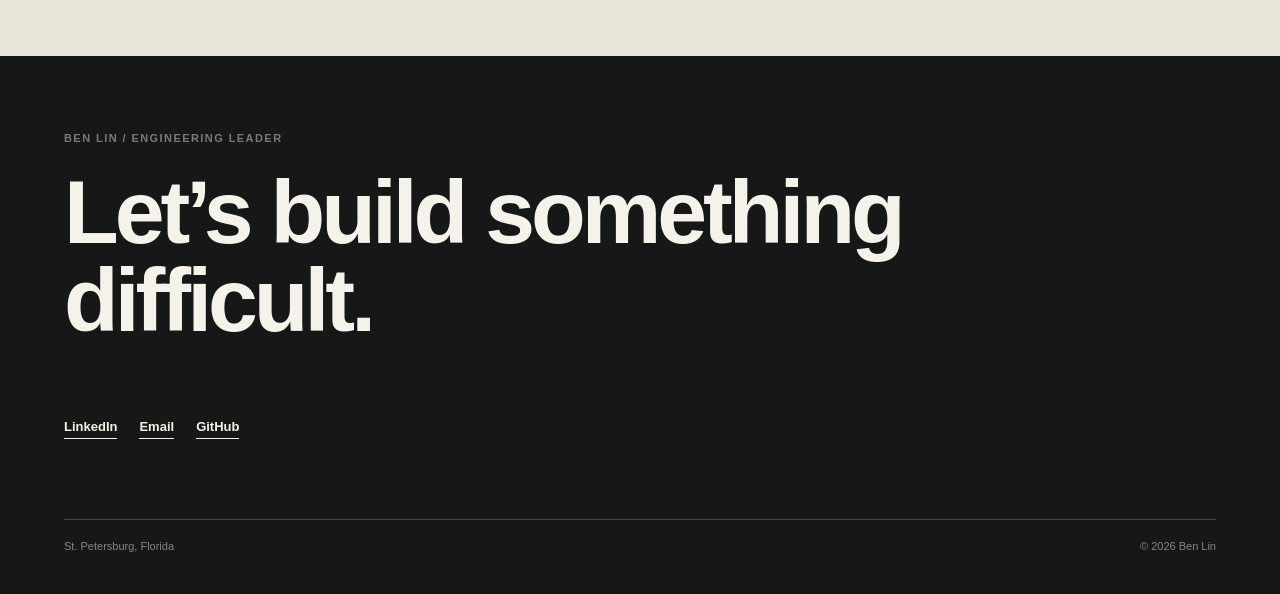
==== commit ef7a8d2f: "Add readable mobile homepage system diagram" ====
--- a/index.html
+++ b/index.html
@@ -81,7 +81,7 @@
               <span>ENGINEERING.SYSTEM</span>
               <span>PRODUCT → FACTORY</span>
             </div>
-            <div class="editorial-diagram home-system-diagram">
+            <div class="editorial-diagram home-system-diagram home-system-diagram-desktop">
               <svg viewBox="0 0 660 470" role="img" aria-labelledby="home-diagram-title home-diagram-desc">
                 <title id="home-diagram-title">Ben Lin engineering system</title>
                 <desc id="home-diagram-desc">Customer and product needs move into a multidisciplinary engineering system and then into factory readiness. AI-enabled engineering methods support the engineering system with agents, tools, and evidence.</desc>
@@ -158,6 +158,73 @@
                     <path d="M4 4 L16 16 M16 4 L4 16"></path>
                   </g>
                   <text class="dd-title" x="242" y="407" style="font-size:16px">Agents + tools + evidence</text>
+                </g>
+              </svg>
+            </div>
+
+            <div class="editorial-diagram home-system-diagram home-system-diagram-mobile">
+              <svg viewBox="0 0 350 450" role="img" aria-labelledby="home-mobile-title home-mobile-desc">
+                <title id="home-mobile-title">Ben Lin engineering system</title>
+                <desc id="home-mobile-desc">Product needs move into a multidisciplinary engineering system and then into factory readiness. AI-enabled methods support the engineering system.</desc>
+                <defs>
+                  <pattern id="homeMobileDots" width="22" height="22" patternUnits="userSpaceOnUse">
+                    <circle class="dd-grid-dot" cx="11" cy="11" r="0.8"></circle>
+                  </pattern>
+                  <marker id="homeMobileArrow" markerWidth="7" markerHeight="7" refX="6" refY="3.5" orient="auto">
+                    <path d="M0,0 L7,3.5 L0,7 Z" fill="#6c706d"></path>
+                  </marker>
+                </defs>
+                <rect x="0" y="0" width="350" height="450" fill="url(#homeMobileDots)"></rect>
+
+                <path class="dd-connector" d="M175 105 V142" marker-end="url(#homeMobileArrow)"></path>
+                <path class="dd-connector" d="M175 318 V354" marker-end="url(#homeMobileArrow)"></path>
+
+                <g>
+                  <rect class="dd-node" x="45" y="22" width="260" height="83" rx="6"></rect>
+                  <g class="dd-icon-muted" transform="translate(66 43)">
+                    <path d="M0 0 H16 L22 6 V28 H0 Z"></path>
+                    <path d="M16 0 V6 H22"></path>
+                    <path d="M5 13 H17 M5 18 H17"></path>
+                  </g>
+                  <text class="dd-eyebrow" x="105" y="48">01 / INPUT</text>
+                  <text class="dd-title" x="105" y="75">Product need</text>
+                  <text class="dd-copy" x="105" y="94">customer · market · requirements</text>
+                </g>
+
+                <g>
+                  <rect class="dd-node-accent" x="30" y="142" width="290" height="176" rx="6"></rect>
+                  <text class="dd-eyebrow" x="52" y="168">02 / SYSTEM</text>
+                  <g class="dd-icon" transform="translate(271 156)">
+                    <circle cx="11" cy="11" r="4"></circle>
+                    <circle cx="2" cy="4" r="2"></circle>
+                    <circle cx="20" cy="4" r="2"></circle>
+                    <circle cx="2" cy="20" r="2"></circle>
+                    <circle cx="20" cy="20" r="2"></circle>
+                    <path d="M4 5.5 L8 8 M18 5.5 L14 8 M4 18.5 L8 14 M18 18.5 L14 14"></path>
+                  </g>
+                  <text class="dd-title" x="52" y="204">Engineering</text>
+                  <text class="dd-copy" x="52" y="228">hardware · software · validation · program</text>
+
+                  <rect class="dd-focal-chip" x="52" y="245" width="64" height="23" rx="4"></rect>
+                  <rect class="dd-focal-chip" x="122" y="245" width="72" height="23" rx="4"></rect>
+                  <rect class="dd-focal-chip" x="200" y="245" width="58" height="23" rx="4"></rect>
+                  <text class="dd-focal-chip-text" x="84" y="260" text-anchor="middle">OWNERSHIP</text>
+                  <text class="dd-focal-chip-text" x="158" y="260" text-anchor="middle">INTERFACES</text>
+                  <text class="dd-focal-chip-text" x="229" y="260" text-anchor="middle">EVIDENCE</text>
+
+                  <rect class="dd-node-soft" x="52" y="280" width="216" height="25" rx="4"></rect>
+                  <text class="dd-tech" x="62" y="296">AI METHODS · AGENTS + TOOLS + EVIDENCE</text>
+                </g>
+
+                <g>
+                  <rect class="dd-node" x="45" y="354" width="260" height="74" rx="6"></rect>
+                  <g class="dd-icon-muted" transform="translate(66 374)">
+                    <path d="M0 28 V11 L8 16 V8 L16 13 V2 H22 V28"></path>
+                    <path d="M0 28 H26"></path>
+                  </g>
+                  <text class="dd-eyebrow" x="105" y="380">03 / OUTPUT</text>
+                  <text class="dd-title" x="105" y="407">Factory</text>
+                  <text class="dd-copy" x="190" y="407">NPI · readiness · scale</text>
                 </g>
               </svg>
             </div>
--- a/styles.css
+++ b/styles.css
@@ -12019,3 +12019,8 @@
     letter-spacing: .055em;
   }
 }
+
+
+.gateway-role-diagram {
+  margin: auto 0 22px;
+}
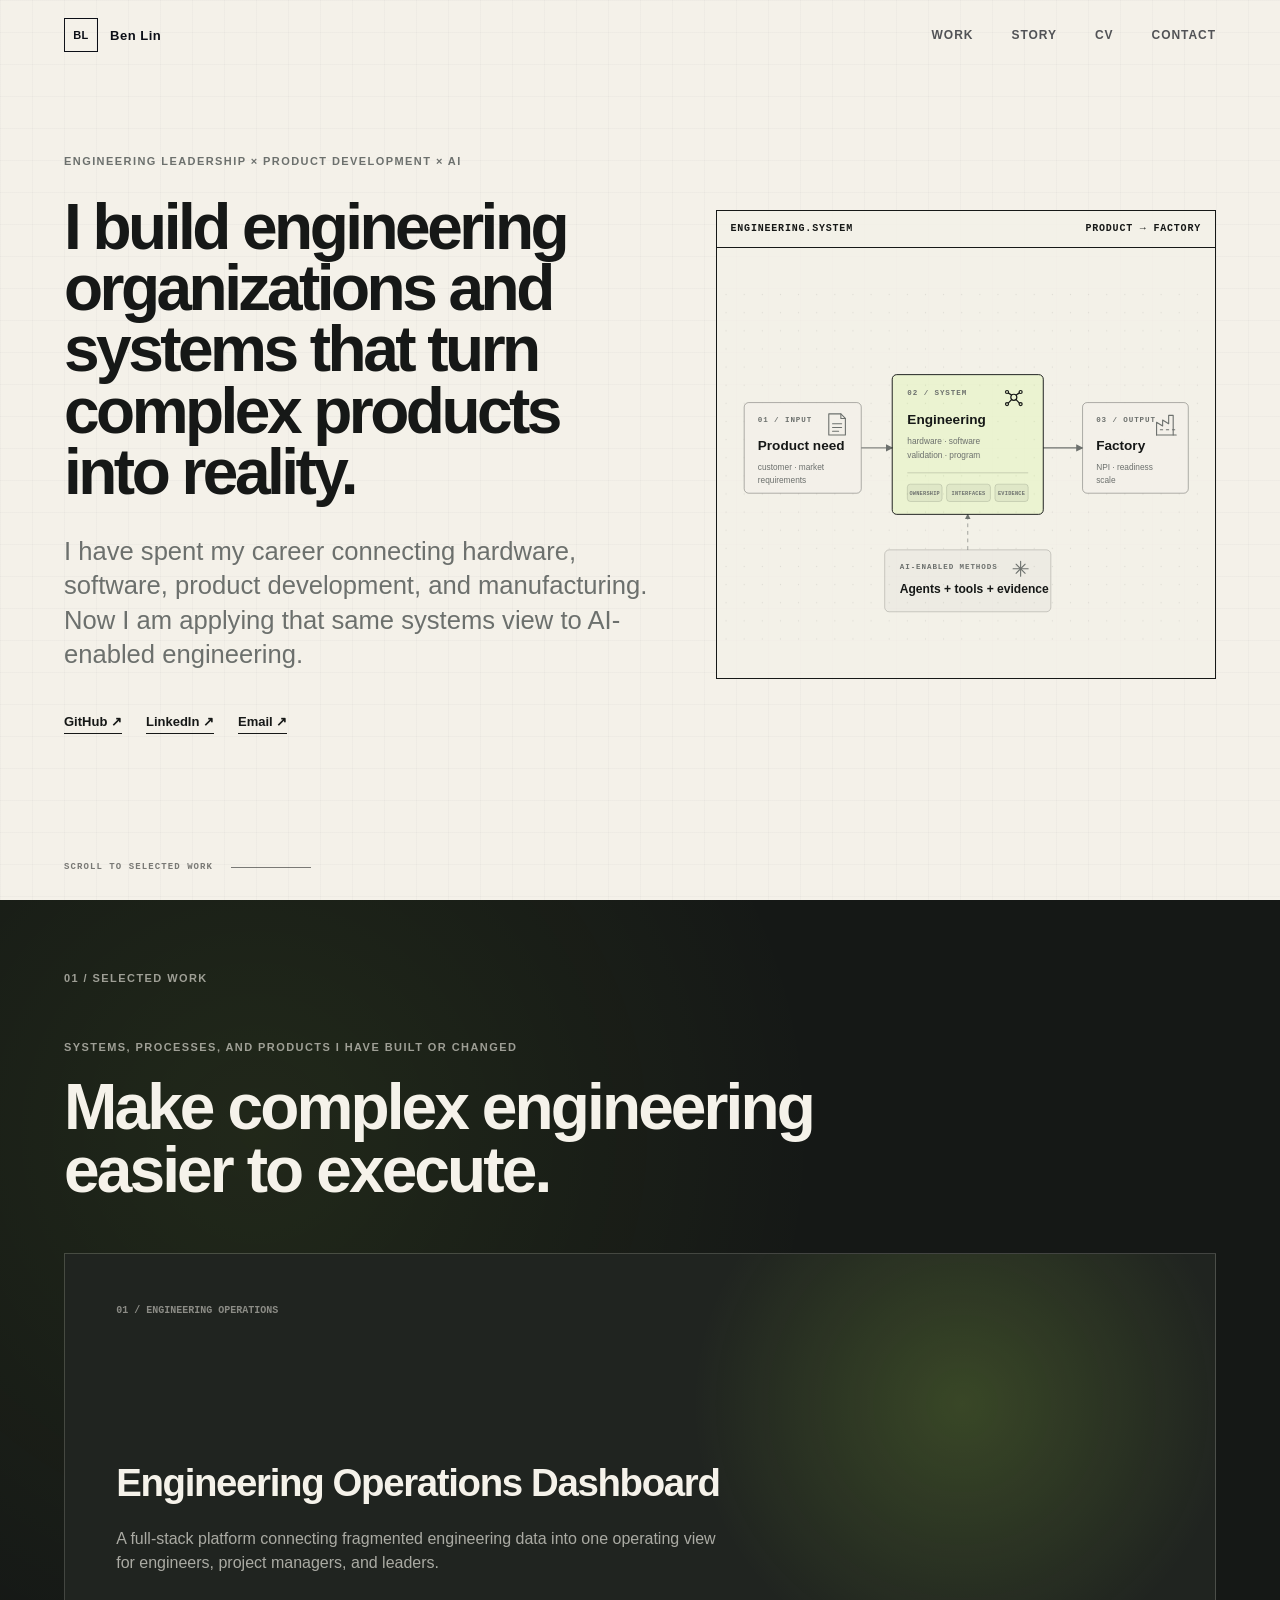
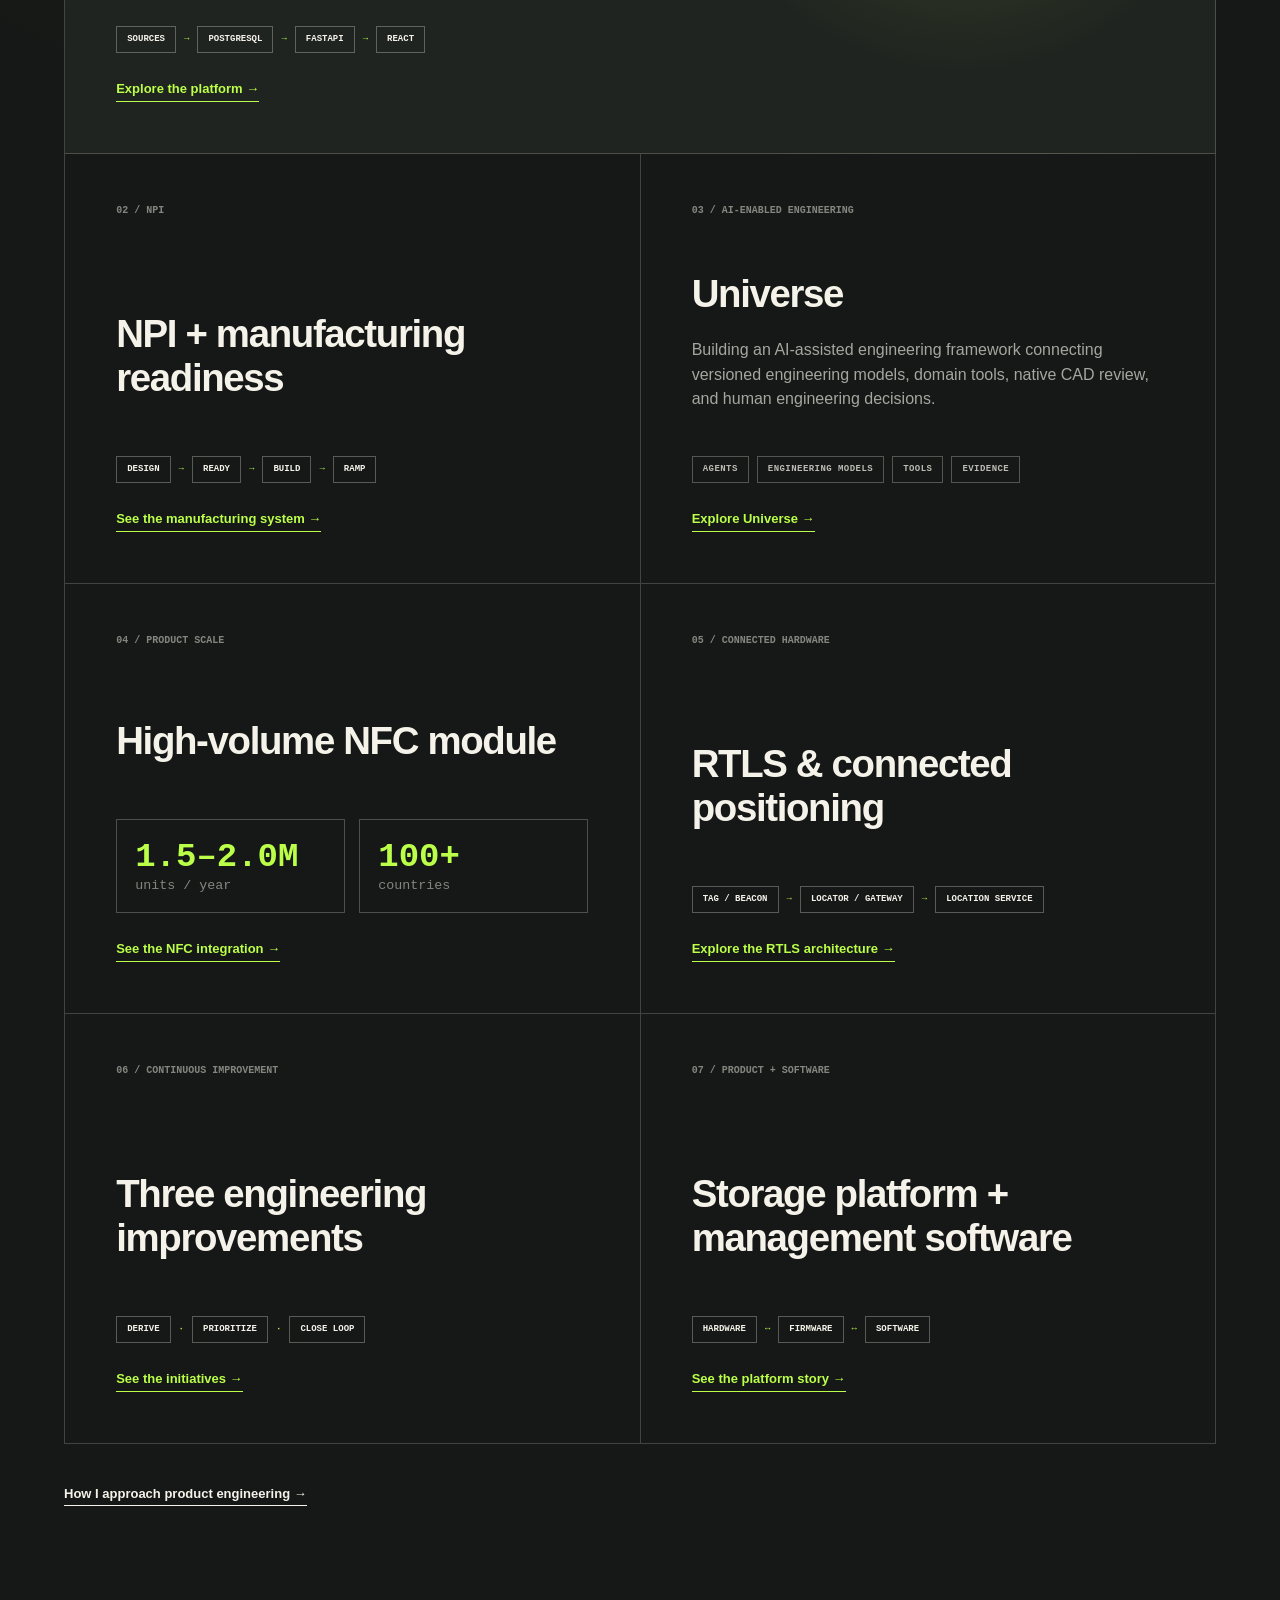
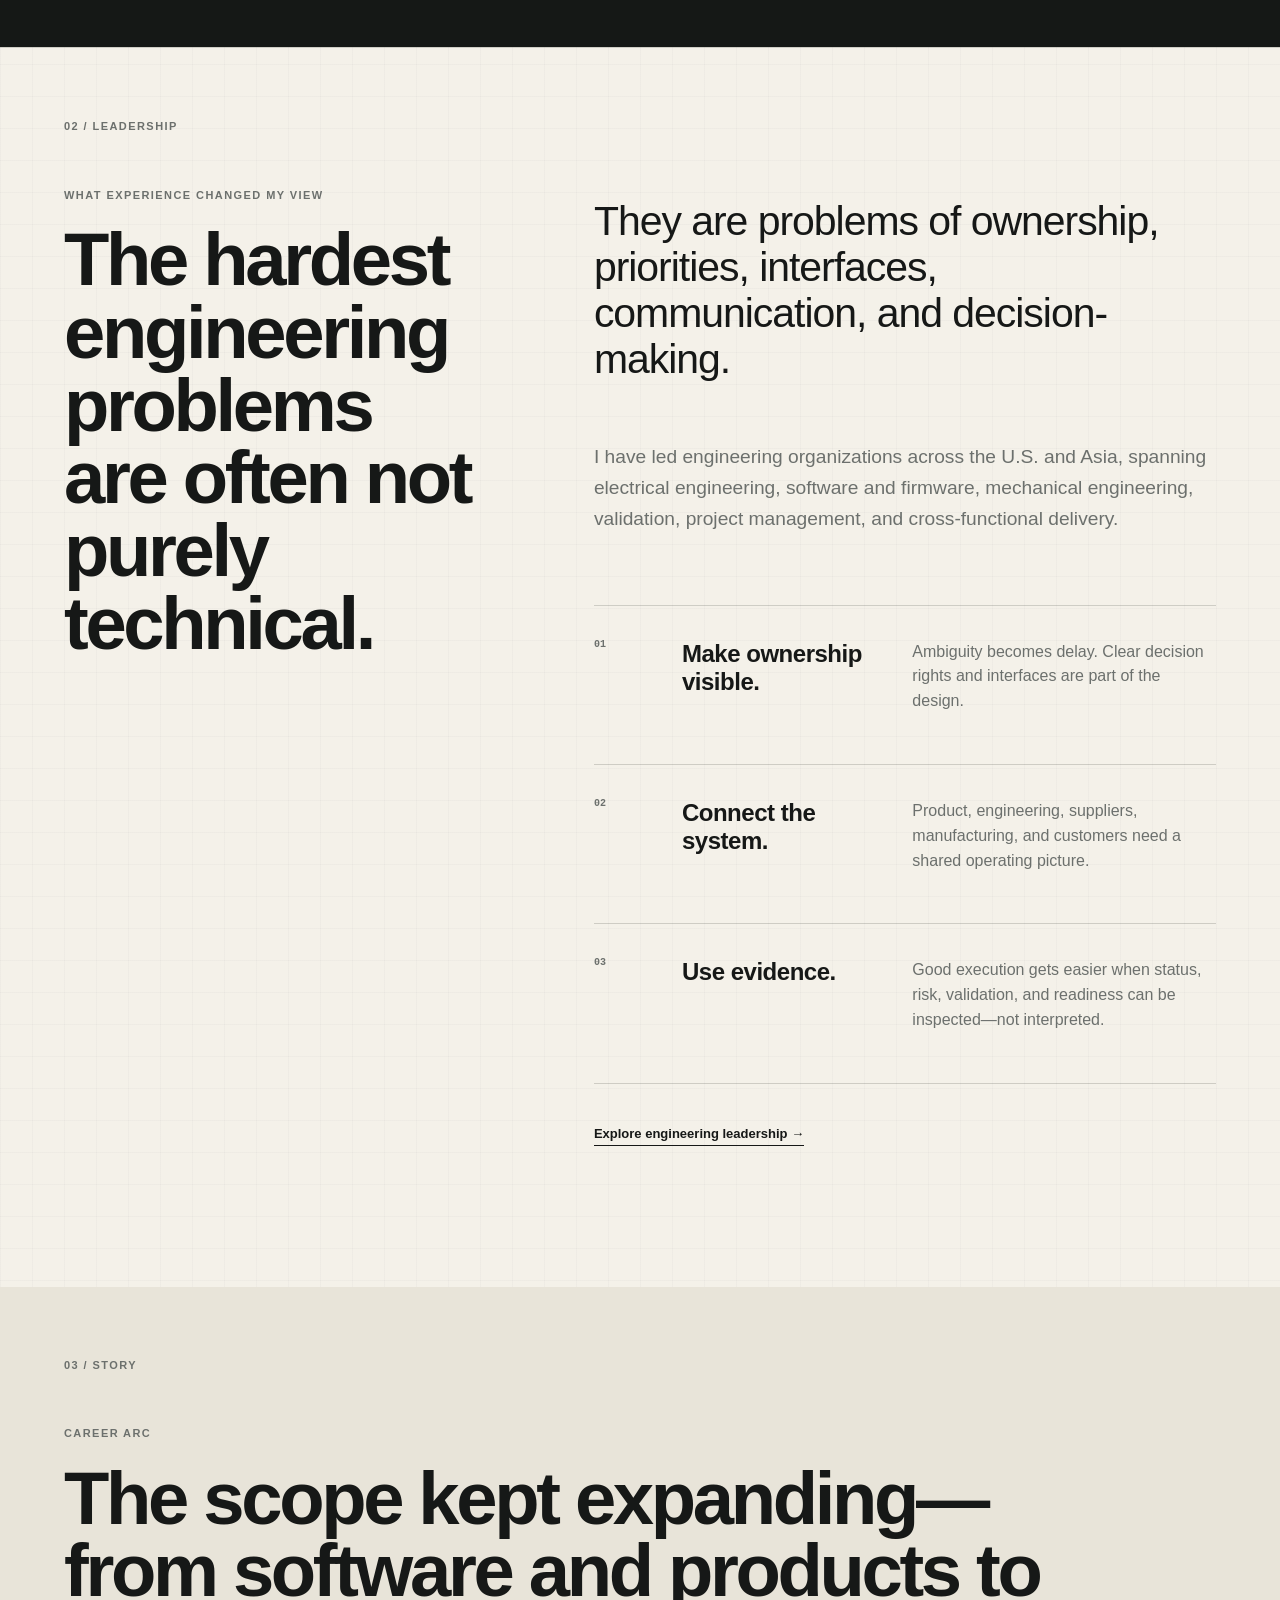
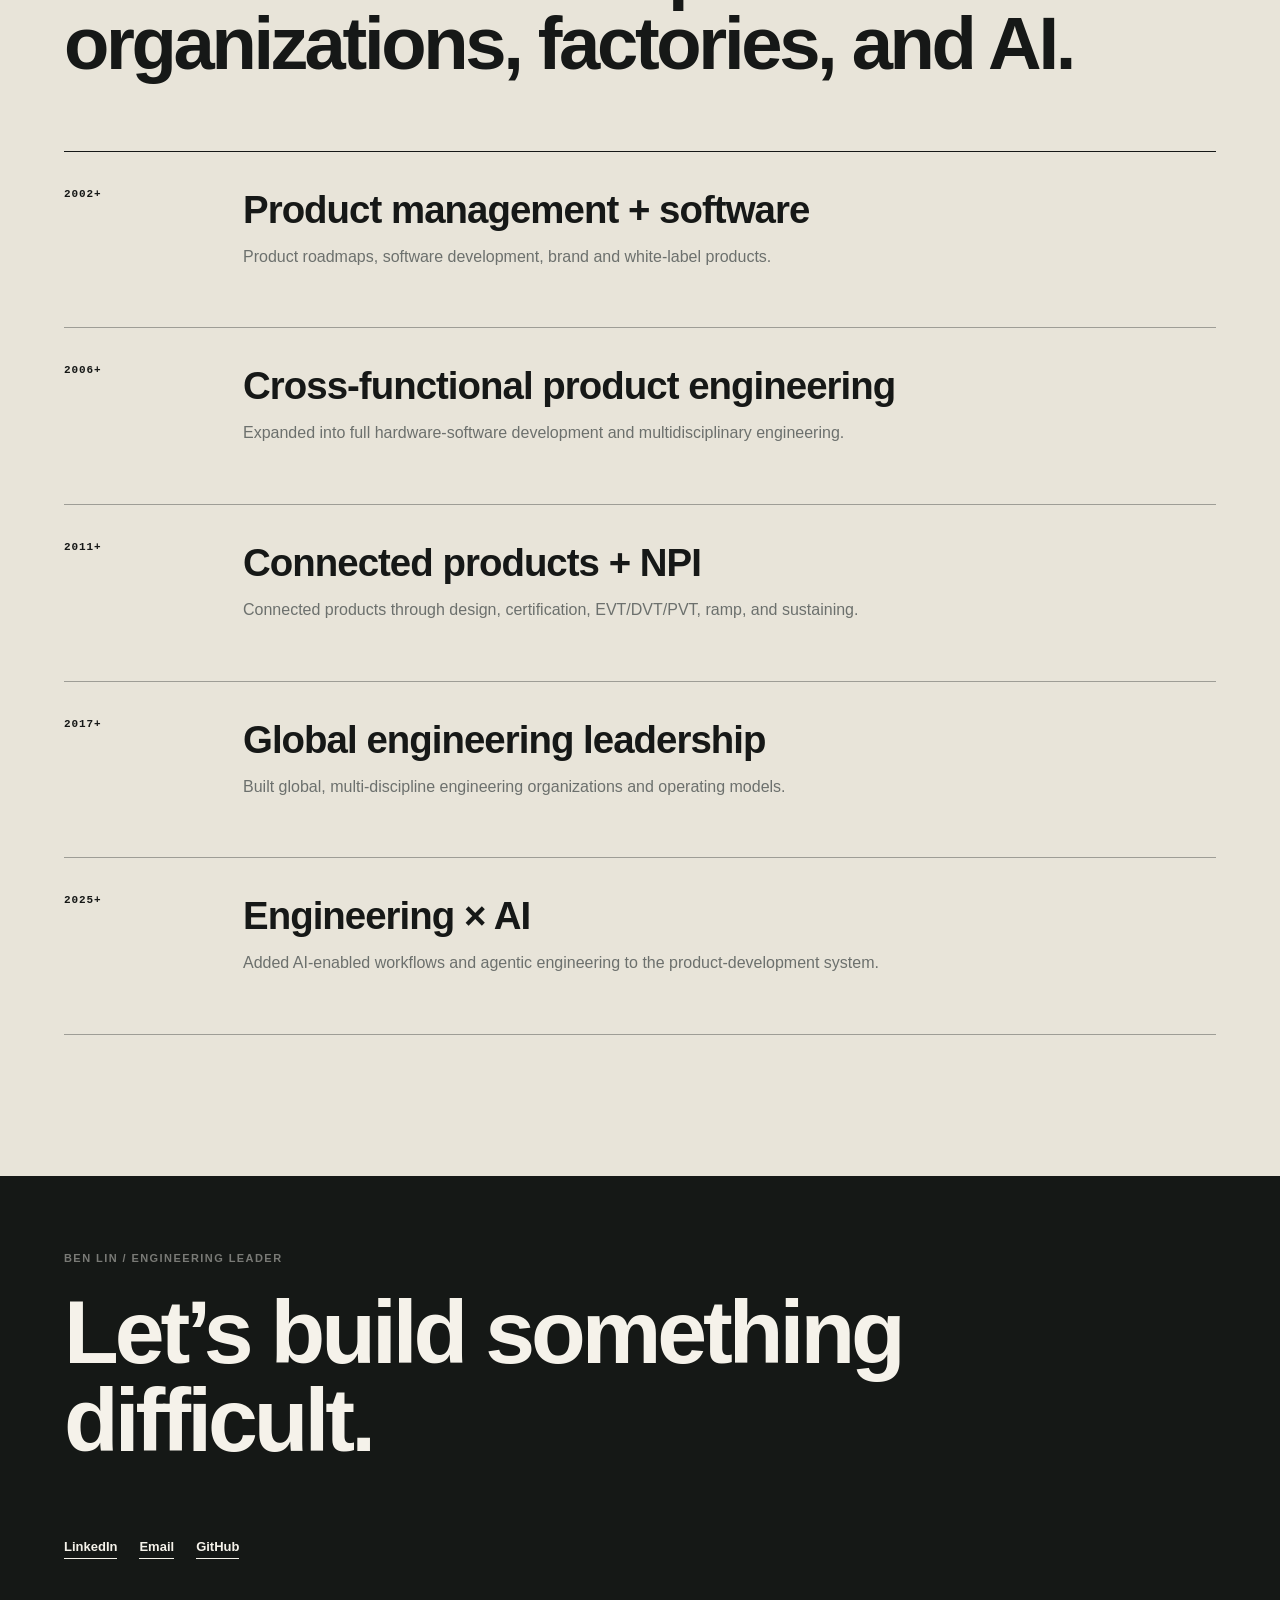
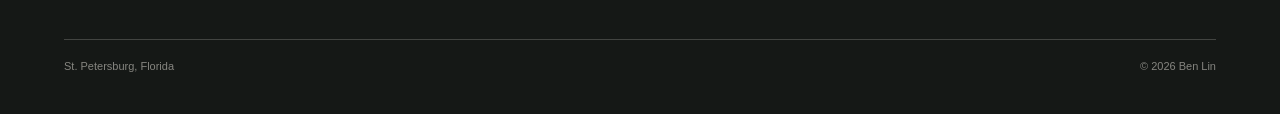
==== commit a08fae07: "Align homepage Universe card with verified engineering work" ====
--- a/index.html
+++ b/index.html
@@ -268,7 +268,7 @@
         <article class="work-card reveal">
           <span class="card-number">03 / AI-ENABLED ENGINEERING</span>
           <h3>Universe</h3>
-          <p>Exploring how AI agents can work with engineering models, domain tools, evidence, and human review in physical-product development.</p>
+          <p>Building an AI-assisted engineering framework connecting versioned engineering models, domain tools, native CAD review, and human engineering decisions.</p>
           <div class="project-tags">
             <span>agents</span><span>engineering models</span><span>tools</span><span>evidence</span>
           </div>
--- a/styles.css
+++ b/styles.css
@@ -12024,3 +12024,410 @@
 .gateway-role-diagram {
   margin: auto 0 22px;
 }
+
+
+.home-system-diagram-mobile {
+  display: none;
+}
+
+.rtls-architecture-diagram,
+.gateway-role-diagram {
+  max-width: 100%;
+}
+
+@media (max-width: 760px) {
+  .home-system-diagram-desktop {
+    display: none;
+  }
+
+  .home-system-diagram-mobile {
+    display: block;
+  }
+
+  .rtls-architecture-diagram,
+  .gateway-role-diagram {
+    overflow-x: auto;
+    overscroll-behavior-inline: contain;
+    -webkit-overflow-scrolling: touch;
+    padding-bottom: 10px;
+  }
+
+  .rtls-architecture-diagram svg {
+    width: 540px;
+    max-width: none;
+  }
+
+  .gateway-role-diagram svg {
+    width: 560px;
+    max-width: none;
+  }
+
+  .rtls-architecture-diagram::after,
+  .gateway-role-diagram::after {
+    content: "SWIPE TO EXPLORE →";
+    position: sticky;
+    left: 0;
+    display: block;
+    width: max-content;
+    margin-top: 7px;
+    color: rgba(245,242,234,.55);
+    font: 700 8px/1 ui-monospace, SFMono-Regular, Menlo, monospace;
+    letter-spacing: .09em;
+  }
+}
+
+
+/* RTLS diagram containment */
+.rtls-hardware-grid,
+.rtls-hardware-card,
+.rtls-architecture-diagram,
+.gateway-role-diagram {
+  min-width: 0;
+  max-width: 100%;
+}
+
+.rtls-architecture-diagram,
+.gateway-role-diagram {
+  width: 100%;
+}
+
+
+/* NPI semantic icon refinement */
+.npi-framework-svg-icon {
+  height: 92px;
+  display: flex;
+  align-items: flex-start;
+}
+
+.npi-framework-svg-icon svg {
+  width: 66px;
+  height: 66px;
+  fill: none;
+  stroke: rgba(245,242,234,.64);
+  stroke-width: 1.6;
+  stroke-linecap: round;
+  stroke-linejoin: round;
+}
+
+.npi-framework-card-focus {
+  background: rgba(187,255,73,.055);
+  box-shadow: inset 0 3px 0 var(--accent);
+}
+
+.npi-framework-card-focus .npi-framework-svg-icon svg {
+  stroke: var(--accent);
+}
+
+.npi-framework-label {
+  color: rgba(245,242,234,.55);
+}
+
+.npi-framework-card-focus .npi-framework-label {
+  color: var(--accent);
+}
+
+/* NPI build control dashboard */
+.control-tile-head {
+  display: flex;
+  align-items: center;
+  justify-content: space-between;
+  gap: 12px;
+  margin-bottom: 16px;
+}
+
+.control-tile-head > span {
+  font: 800 9px/1 ui-monospace, SFMono-Regular, Menlo, monospace;
+  letter-spacing: .08em;
+}
+
+.control-tile-head > small {
+  color: var(--muted);
+  font: 700 8px/1 ui-monospace, SFMono-Regular, Menlo, monospace;
+  letter-spacing: .06em;
+}
+
+.control-chart {
+  width: 100%;
+  height: 118px;
+  margin: auto 0;
+  overflow: visible;
+}
+
+.control-chart text {
+  fill: var(--muted);
+  font: 700 8px/1 ui-monospace, SFMono-Regular, Menlo, monospace;
+  letter-spacing: .03em;
+}
+
+.control-grid {
+  fill: none;
+  stroke: rgba(22,24,23,.10);
+  stroke-width: 1;
+}
+
+.control-axis {
+  fill: none;
+  stroke: rgba(22,24,23,.42);
+  stroke-width: 1;
+}
+
+.control-target {
+  fill: none;
+  stroke: var(--accent);
+  stroke-width: 1.4;
+  stroke-dasharray: 4 4;
+}
+
+.control-data-line {
+  fill: none;
+  stroke: var(--ink);
+  stroke-width: 2;
+}
+
+.control-point {
+  fill: var(--paper);
+  stroke: var(--ink);
+  stroke-width: 1.4;
+}
+
+.control-point-focus {
+  fill: var(--accent);
+  stroke: var(--ink);
+}
+
+.control-chart-note {
+  fill: var(--muted);
+  font-size: 7px;
+}
+
+.control-bar {
+  fill: rgba(22,24,23,.16);
+  stroke: var(--ink);
+  stroke-width: 1;
+}
+
+.control-duration {
+  fill: rgba(22,24,23,.16);
+  stroke: var(--ink);
+  stroke-width: 1;
+}
+
+.control-duration-focus {
+  fill: rgba(187,255,73,.42);
+}
+
+.control-status-track {
+  fill: rgba(22,24,23,.10);
+}
+
+.control-status-pass {
+  fill: rgba(187,255,73,.52);
+}
+
+.control-status-open {
+  fill: rgba(22,24,23,.20);
+}
+
+.control-status-block {
+  fill: rgba(22,24,23,.72);
+}
+
+.control-checks rect {
+  fill: var(--paper);
+  stroke: var(--ink);
+  stroke-width: 1;
+}
+
+.control-checks path {
+  fill: none;
+  stroke: var(--ink);
+  stroke-width: 1.4;
+  stroke-linecap: round;
+  stroke-linejoin: round;
+}
+
+.control-action-table {
+  margin-top: 22px;
+  border-top: 1px solid var(--line);
+  border-left: 1px solid var(--line);
+}
+
+.control-action-row {
+  display: grid;
+  grid-template-columns: 1.1fr 1.5fr 1.4fr .7fr;
+}
+
+.control-action-row > * {
+  min-height: 54px;
+  padding: 13px 14px;
+  border-right: 1px solid var(--line);
+  border-bottom: 1px solid var(--line);
+  display: flex;
+  align-items: center;
+}
+
+.control-action-row strong {
+  font-size: 13px;
+}
+
+.control-action-row small,
+.control-action-row b,
+.control-action-header span {
+  font-size: 11px;
+}
+
+.control-action-row b {
+  font: 800 9px/1 ui-monospace, SFMono-Regular, Menlo, monospace;
+  letter-spacing: .05em;
+}
+
+.control-action-header span {
+  min-height: 38px;
+  color: var(--muted);
+  font: 800 8px/1 ui-monospace, SFMono-Regular, Menlo, monospace;
+  letter-spacing: .06em;
+}
+
+@media (max-width: 760px) {
+  .control-action-row {
+    grid-template-columns: 1fr 1fr;
+  }
+
+  .control-action-header {
+    display: none;
+  }
+
+  .control-action-row > * {
+    min-height: 46px;
+  }
+}
+
+
+.rtls-hardware-diagram {
+  margin: auto 0 22px;
+  min-width: 0;
+  max-width: 100%;
+}
+
+@media (max-width: 760px) {
+  .rtls-hardware-diagram {
+    overflow-x: auto;
+    overscroll-behavior-inline: contain;
+    -webkit-overflow-scrolling: touch;
+    padding-bottom: 10px;
+  }
+
+  .rtls-hardware-diagram svg {
+    width: 480px;
+    max-width: none;
+  }
+
+  .rtls-hardware-diagram::after {
+    content: "SWIPE TO EXPLORE →";
+    position: sticky;
+    left: 0;
+    display: block;
+    width: max-content;
+    margin-top: 7px;
+    color: rgba(245,242,234,.55);
+    font: 700 8px/1 ui-monospace, SFMono-Regular, Menlo, monospace;
+    letter-spacing: .09em;
+  }
+}
+
+
+/* Supporting-visual polish */
+.model-stage {
+  position: relative;
+}
+
+.model-stage > span {
+  color: rgba(245,242,234,.48);
+}
+
+.model-stage-icon {
+  width: 34px;
+  height: 34px;
+  margin-top: 26px;
+  fill: none;
+  stroke: rgba(245,242,234,.62);
+  stroke-width: 1.6;
+  stroke-linecap: round;
+  stroke-linejoin: round;
+}
+
+.model-stage-focus {
+  background: rgba(187,255,73,.055);
+  box-shadow: inset 0 3px 0 var(--accent);
+}
+
+.model-stage-focus > span {
+  color: var(--accent);
+}
+
+.model-stage-focus .model-stage-icon {
+  stroke: var(--accent);
+}
+
+.mini-case-icon {
+  width: 30px;
+  height: 30px;
+  margin-right: 6px;
+  fill: none;
+  stroke: var(--muted);
+  stroke-width: 1.6;
+  stroke-linecap: round;
+  stroke-linejoin: round;
+  flex: 0 0 auto;
+}
+
+.mini-case-scale i {
+  width: auto;
+  height: auto;
+  background: none;
+  color: var(--muted);
+  font-style: normal;
+}
+
+.mini-case-gate .mini-case-icon {
+  stroke: var(--accent);
+}
+
+.mini-case-loop .mini-case-icon {
+  stroke: var(--muted);
+}
+
+/* RFID supporting visuals: green marks the mechanism/inference, not every component */
+.rack-tag-v2 {
+  border-color: var(--ink);
+}
+
+.occupied-slot {
+  box-shadow: inset 0 -3px 0 var(--accent);
+}
+
+.occupied-slot .rack-tag-v2.hidden-tag {
+  border-color: var(--accent);
+  color: var(--accent);
+  opacity: .45;
+}
+
+.beacon-ant-v2,
+.beacon-rf-v2 {
+  border-color: var(--ink);
+}
+
+.beacon-rf-v2 {
+  background: transparent;
+}
+
+.fixed-reader-v2 i,
+.fixed-reader-v2::before,
+.fixed-reader-v2::after {
+  border-color: var(--ink);
+}
+
+.fixed-reader-v2::before,
+.fixed-reader-v2::after {
+  opacity: .22;
+}
